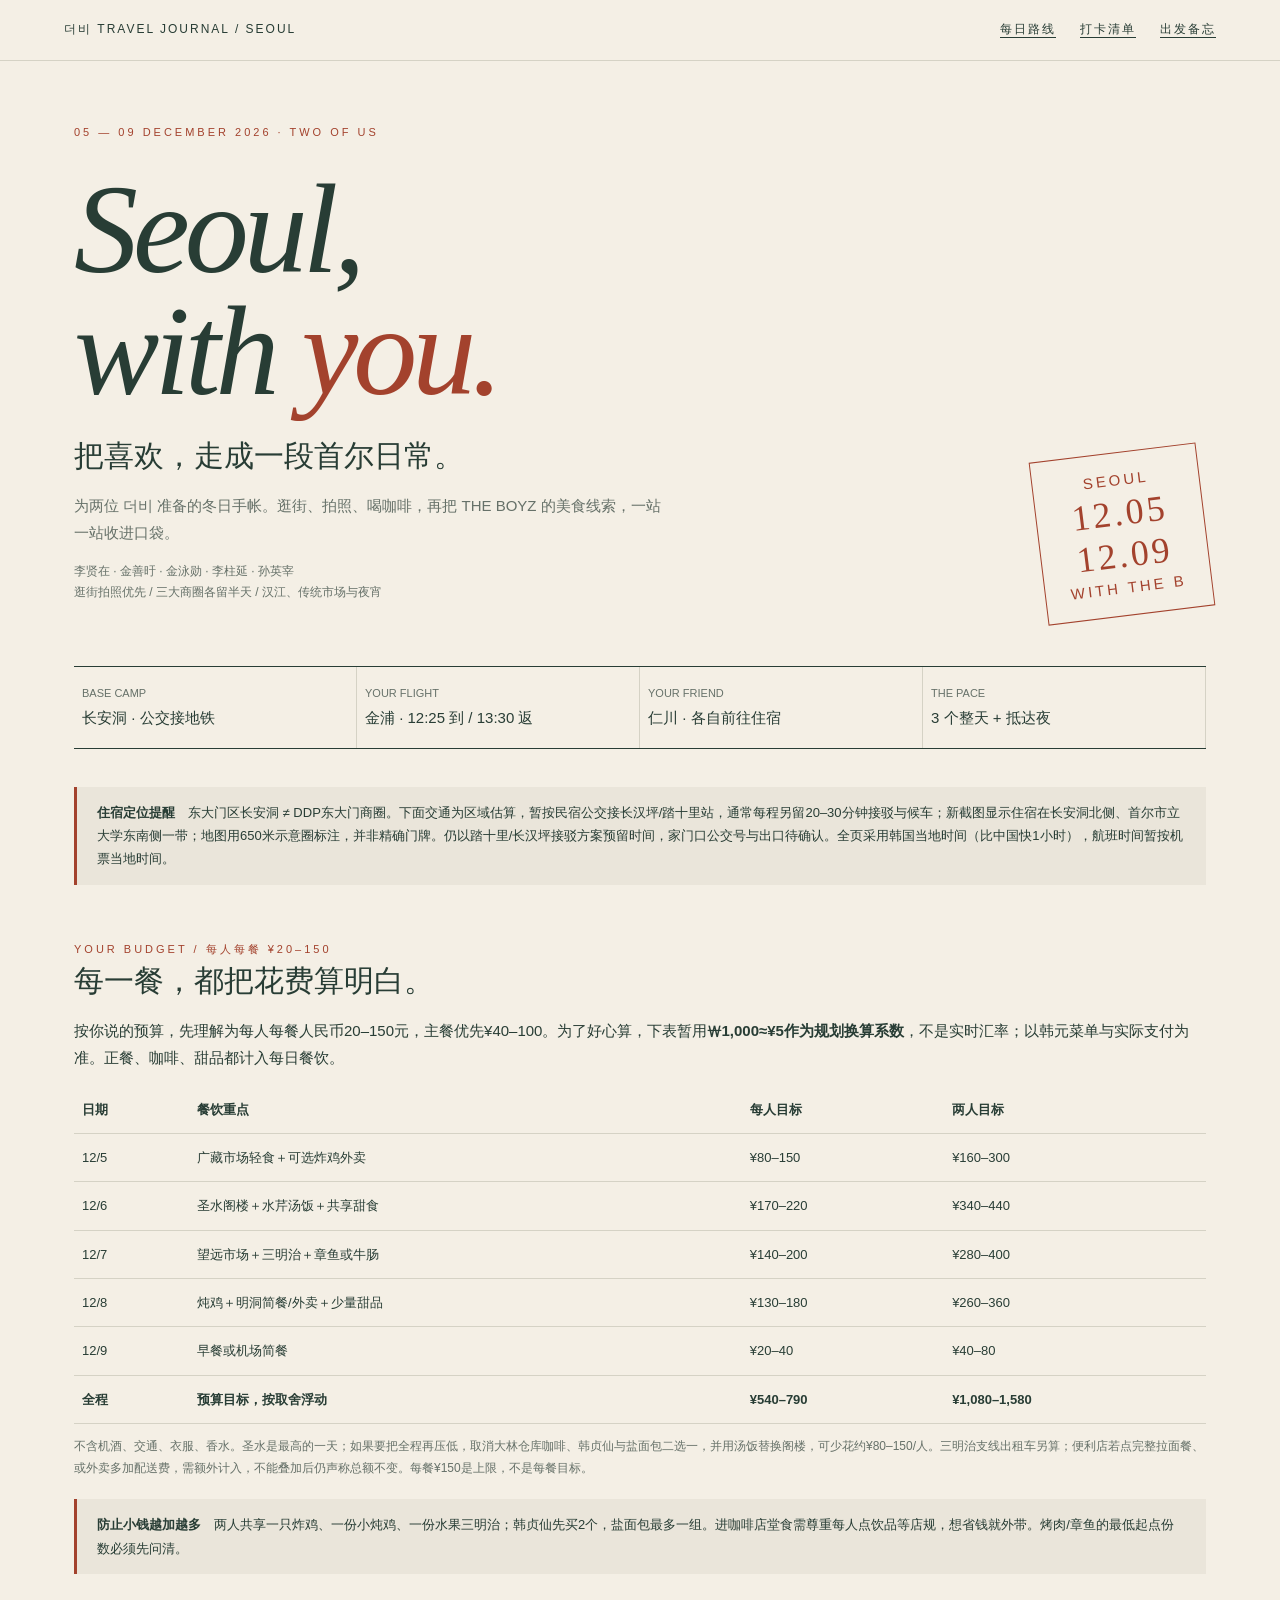
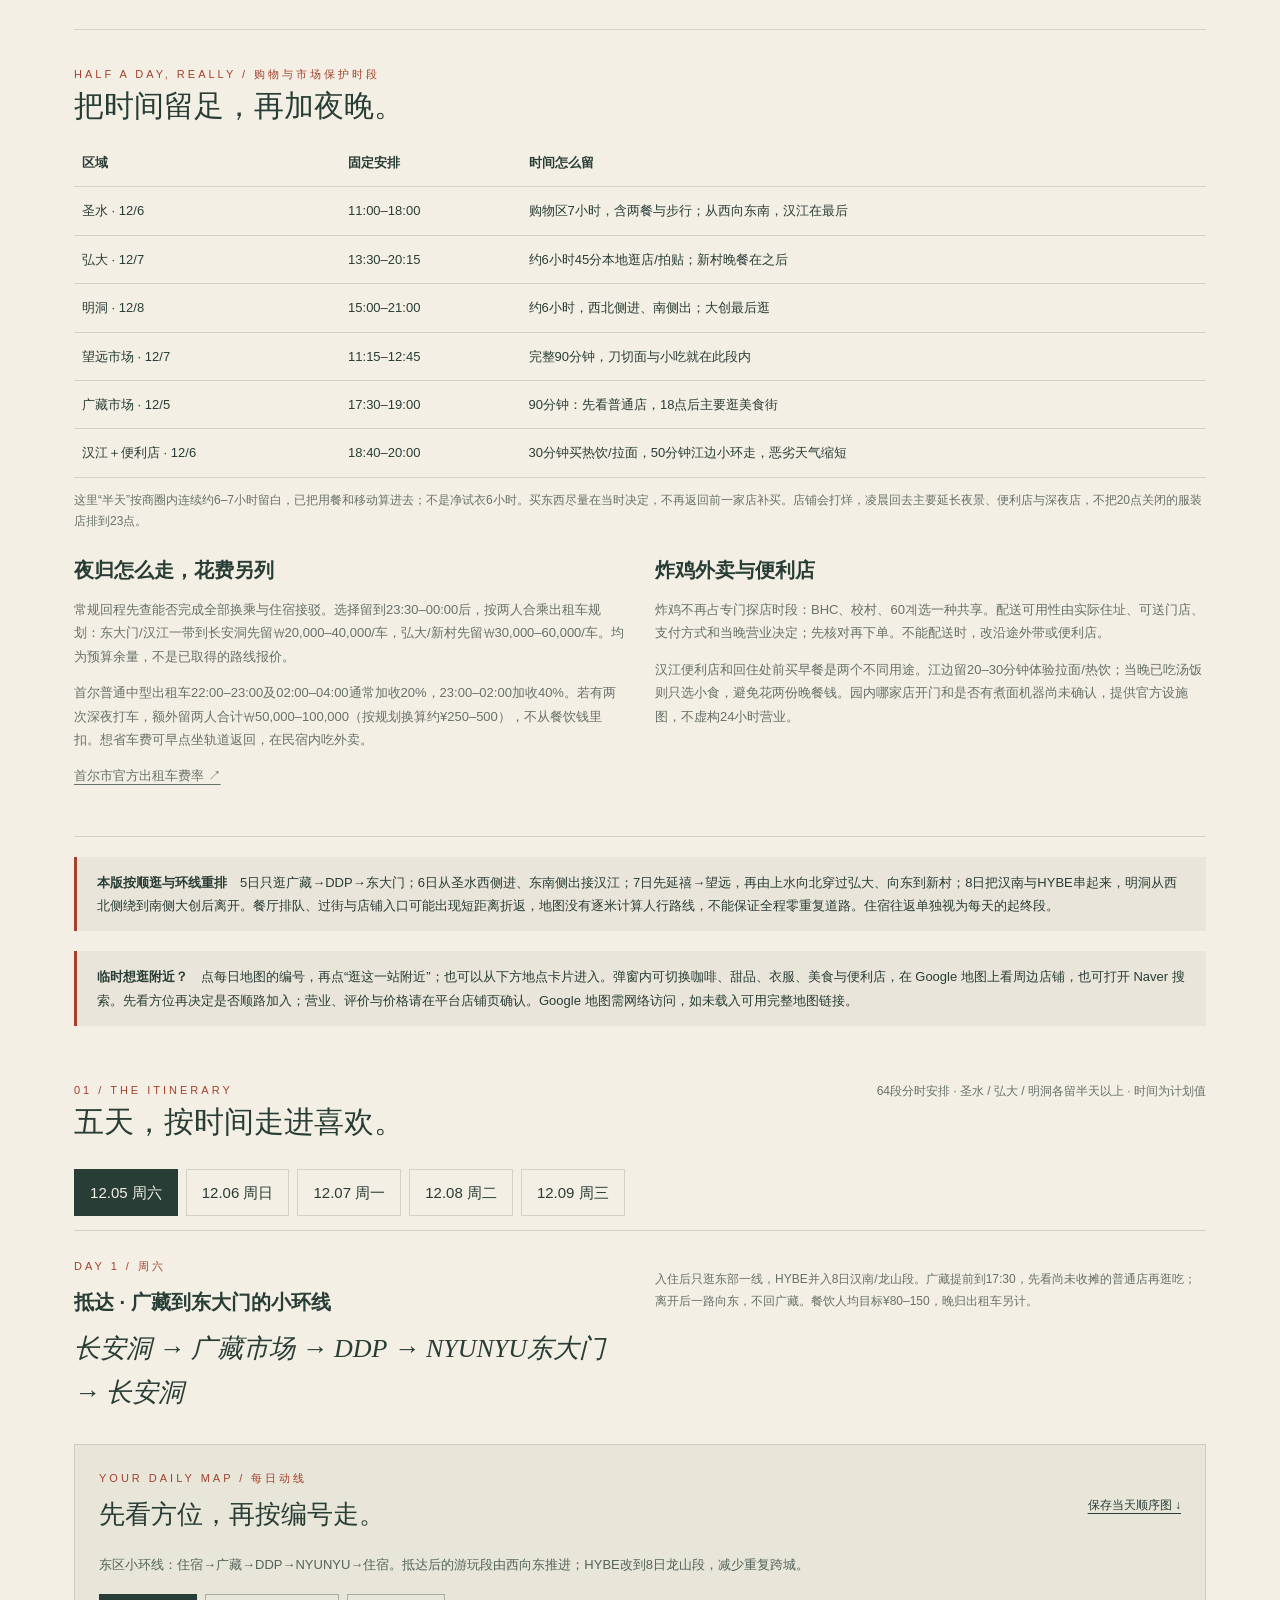
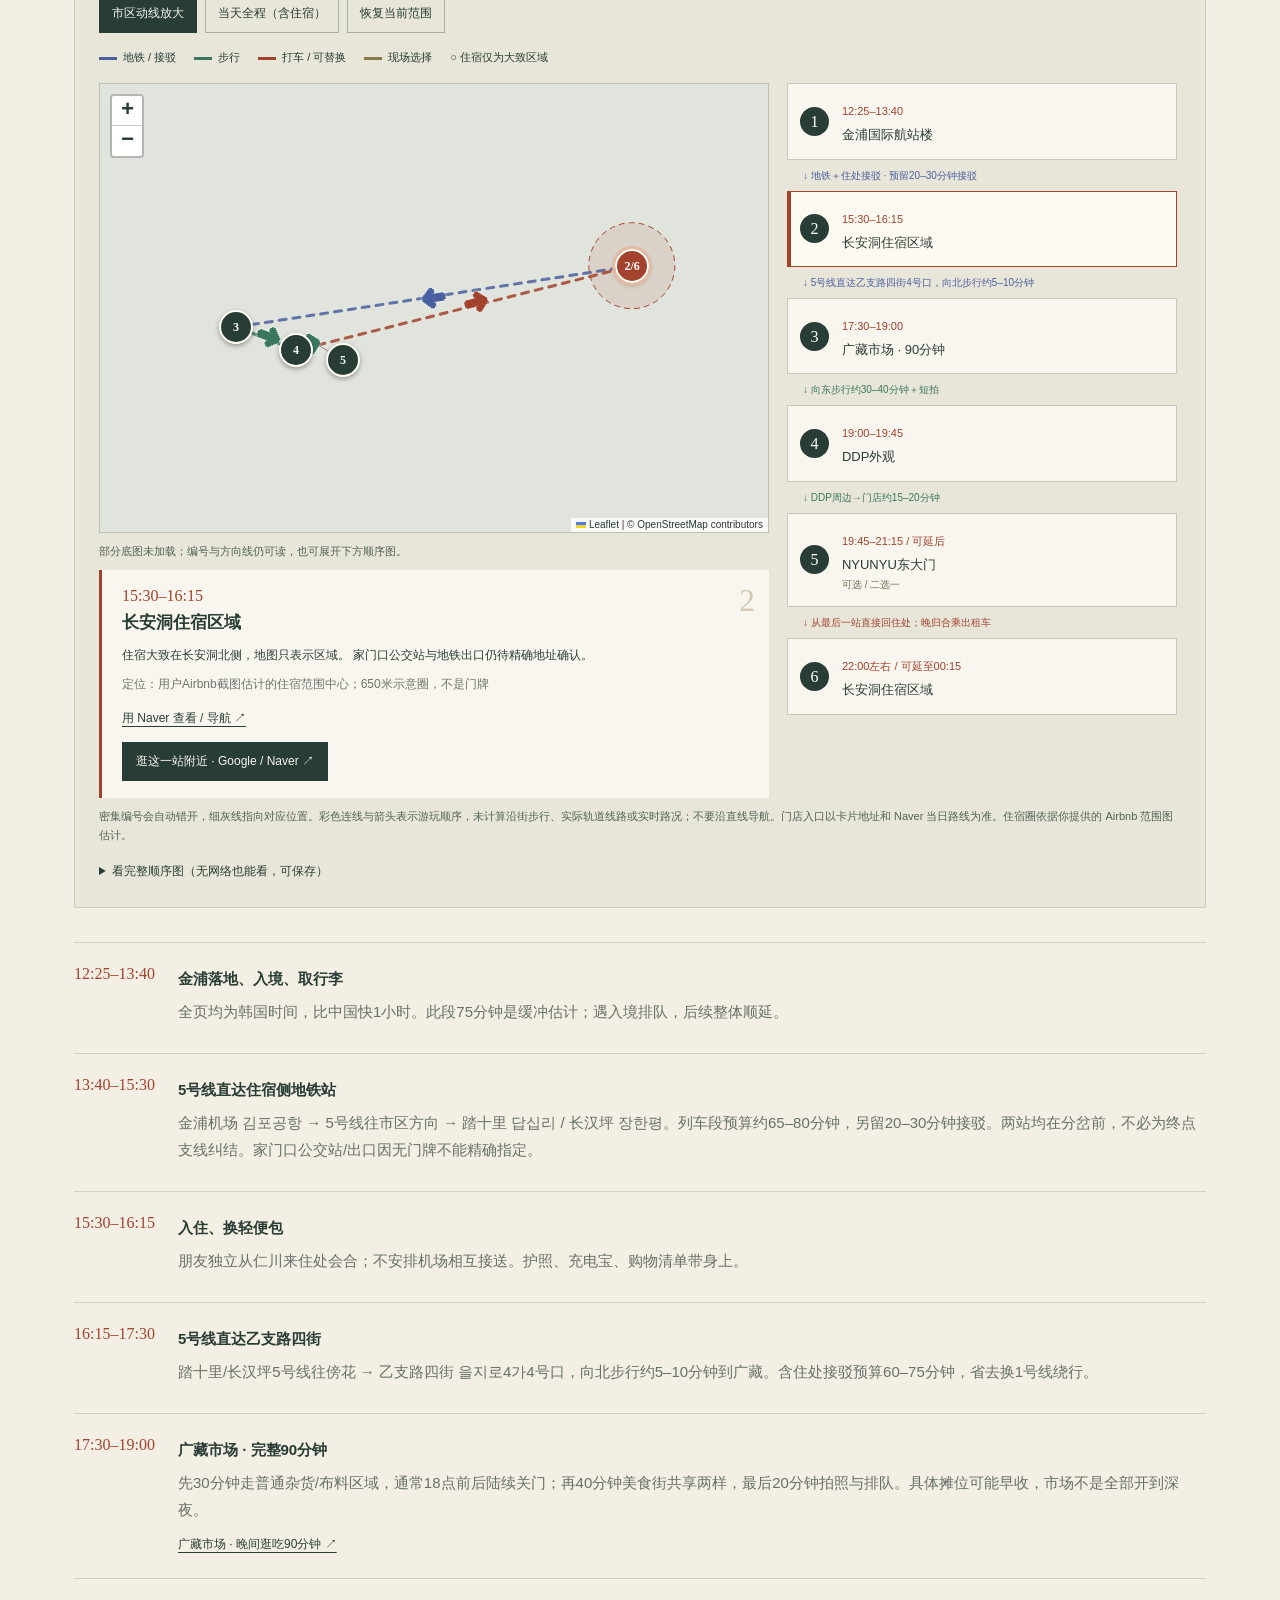
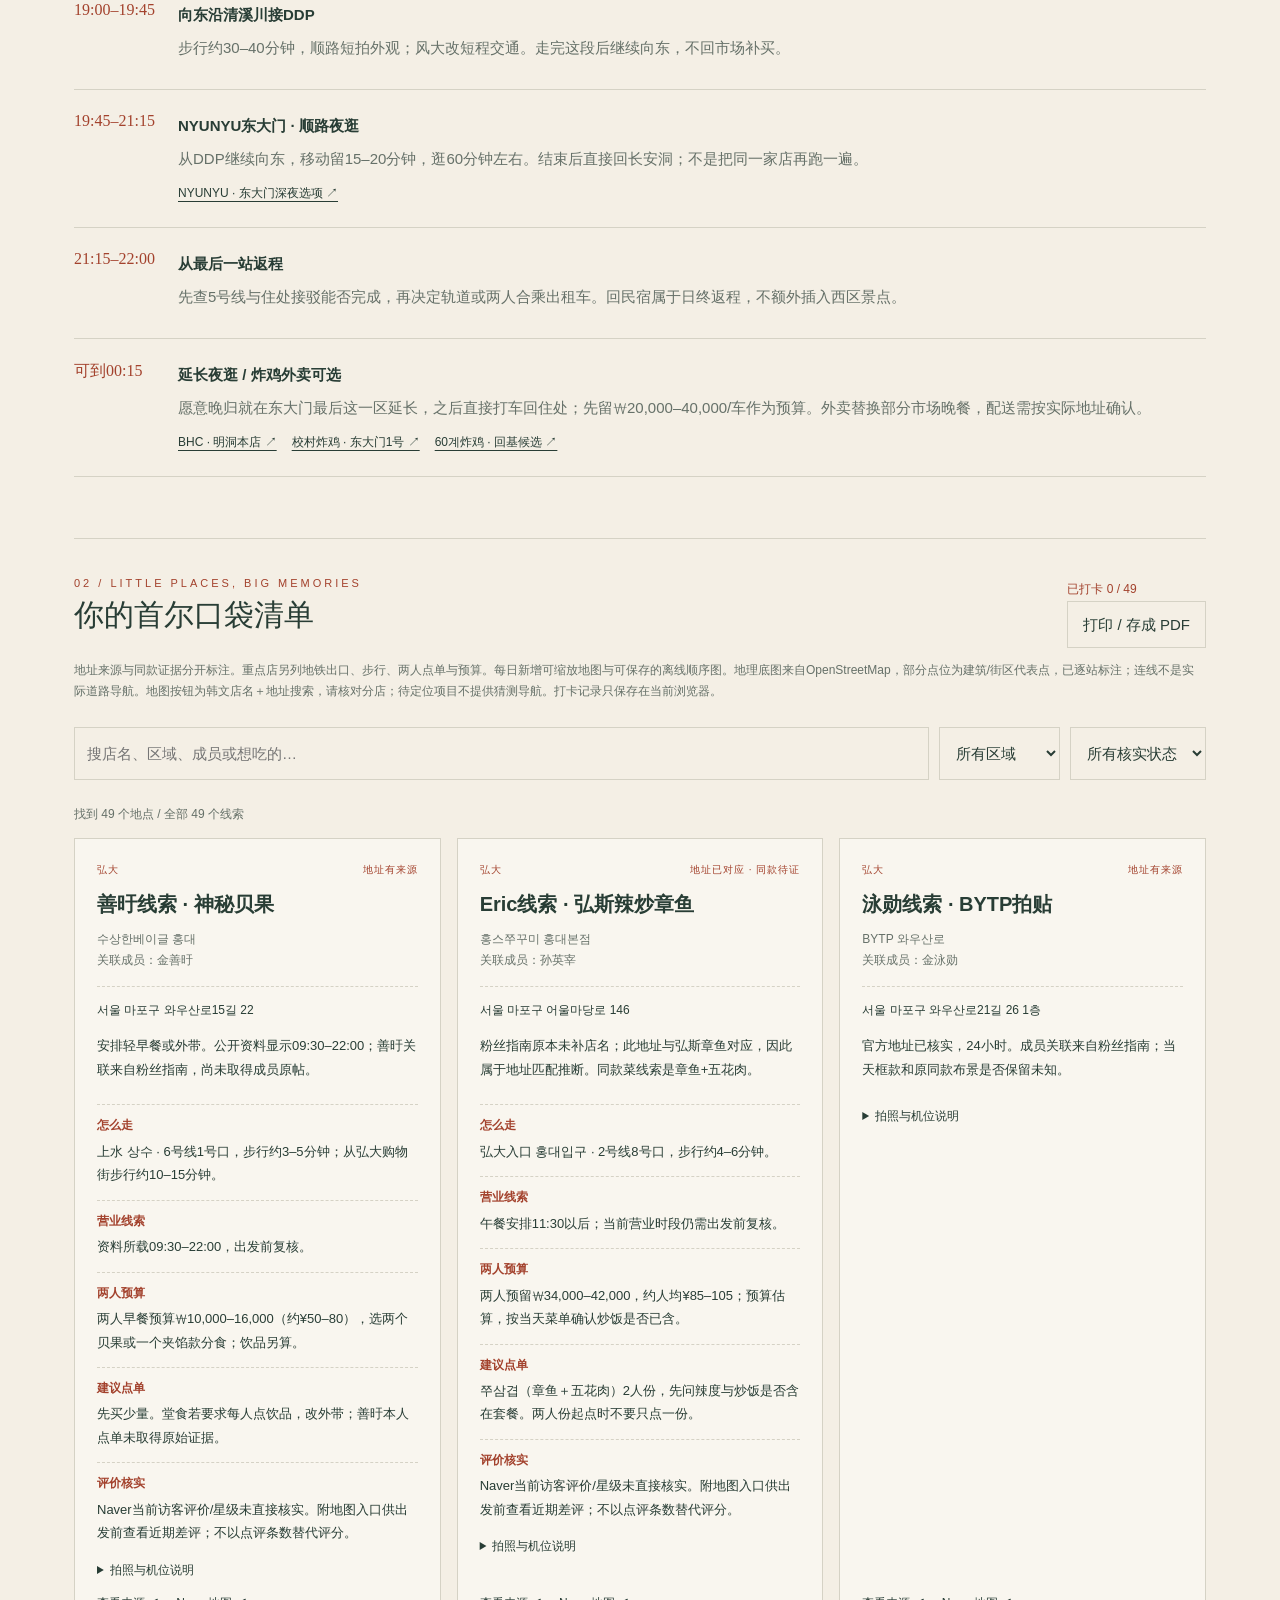
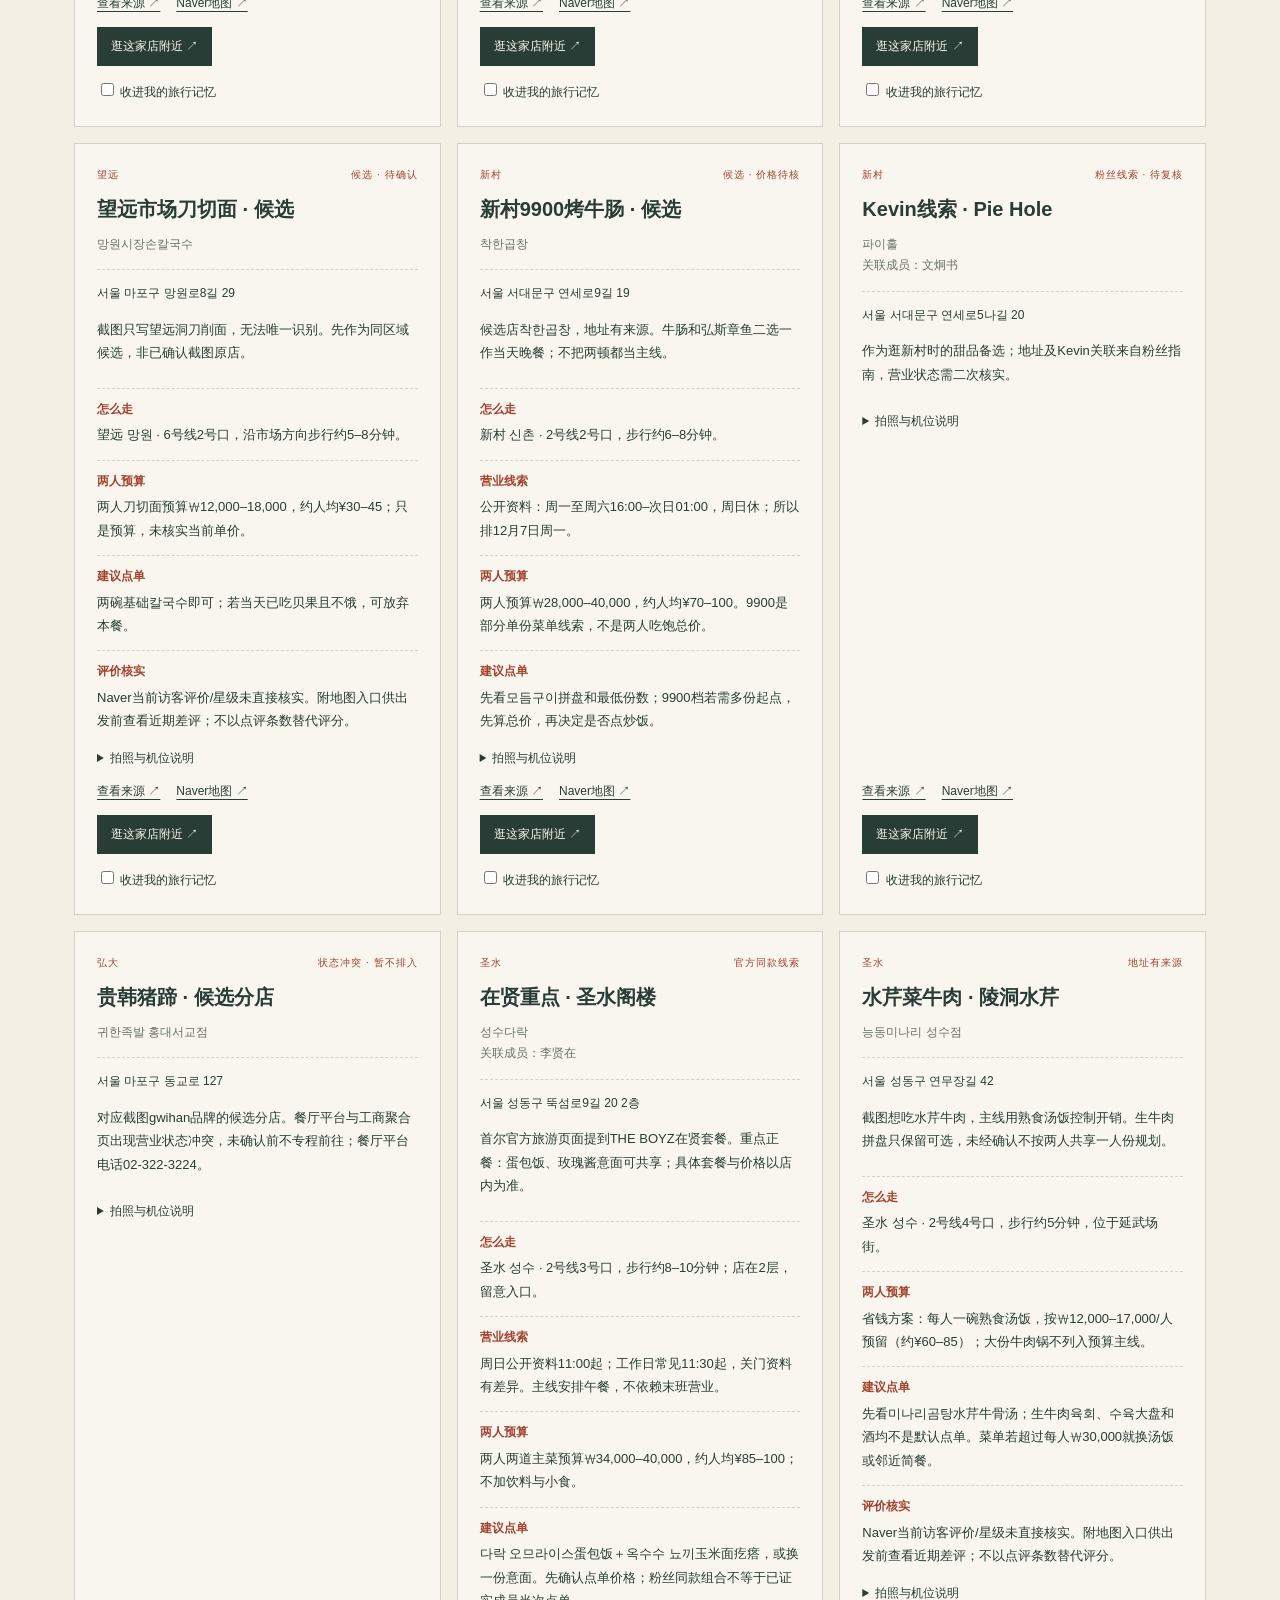
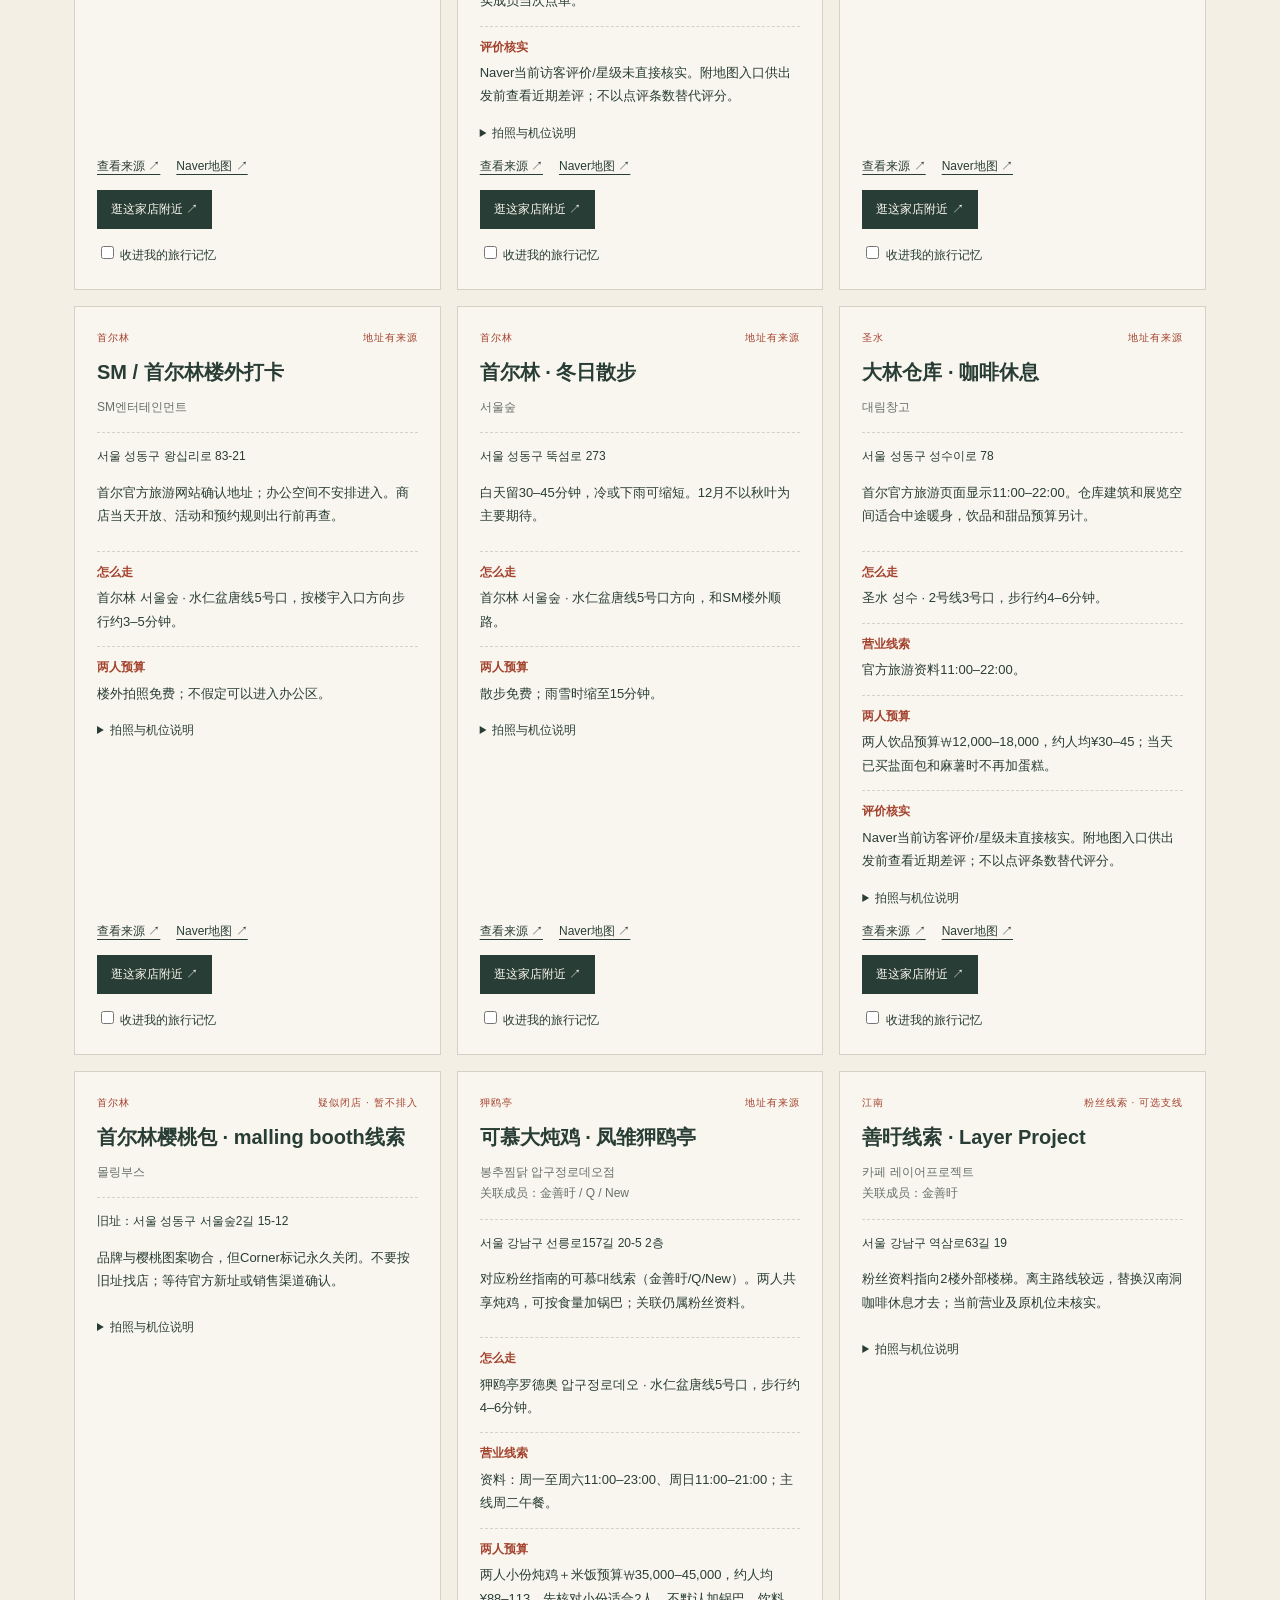
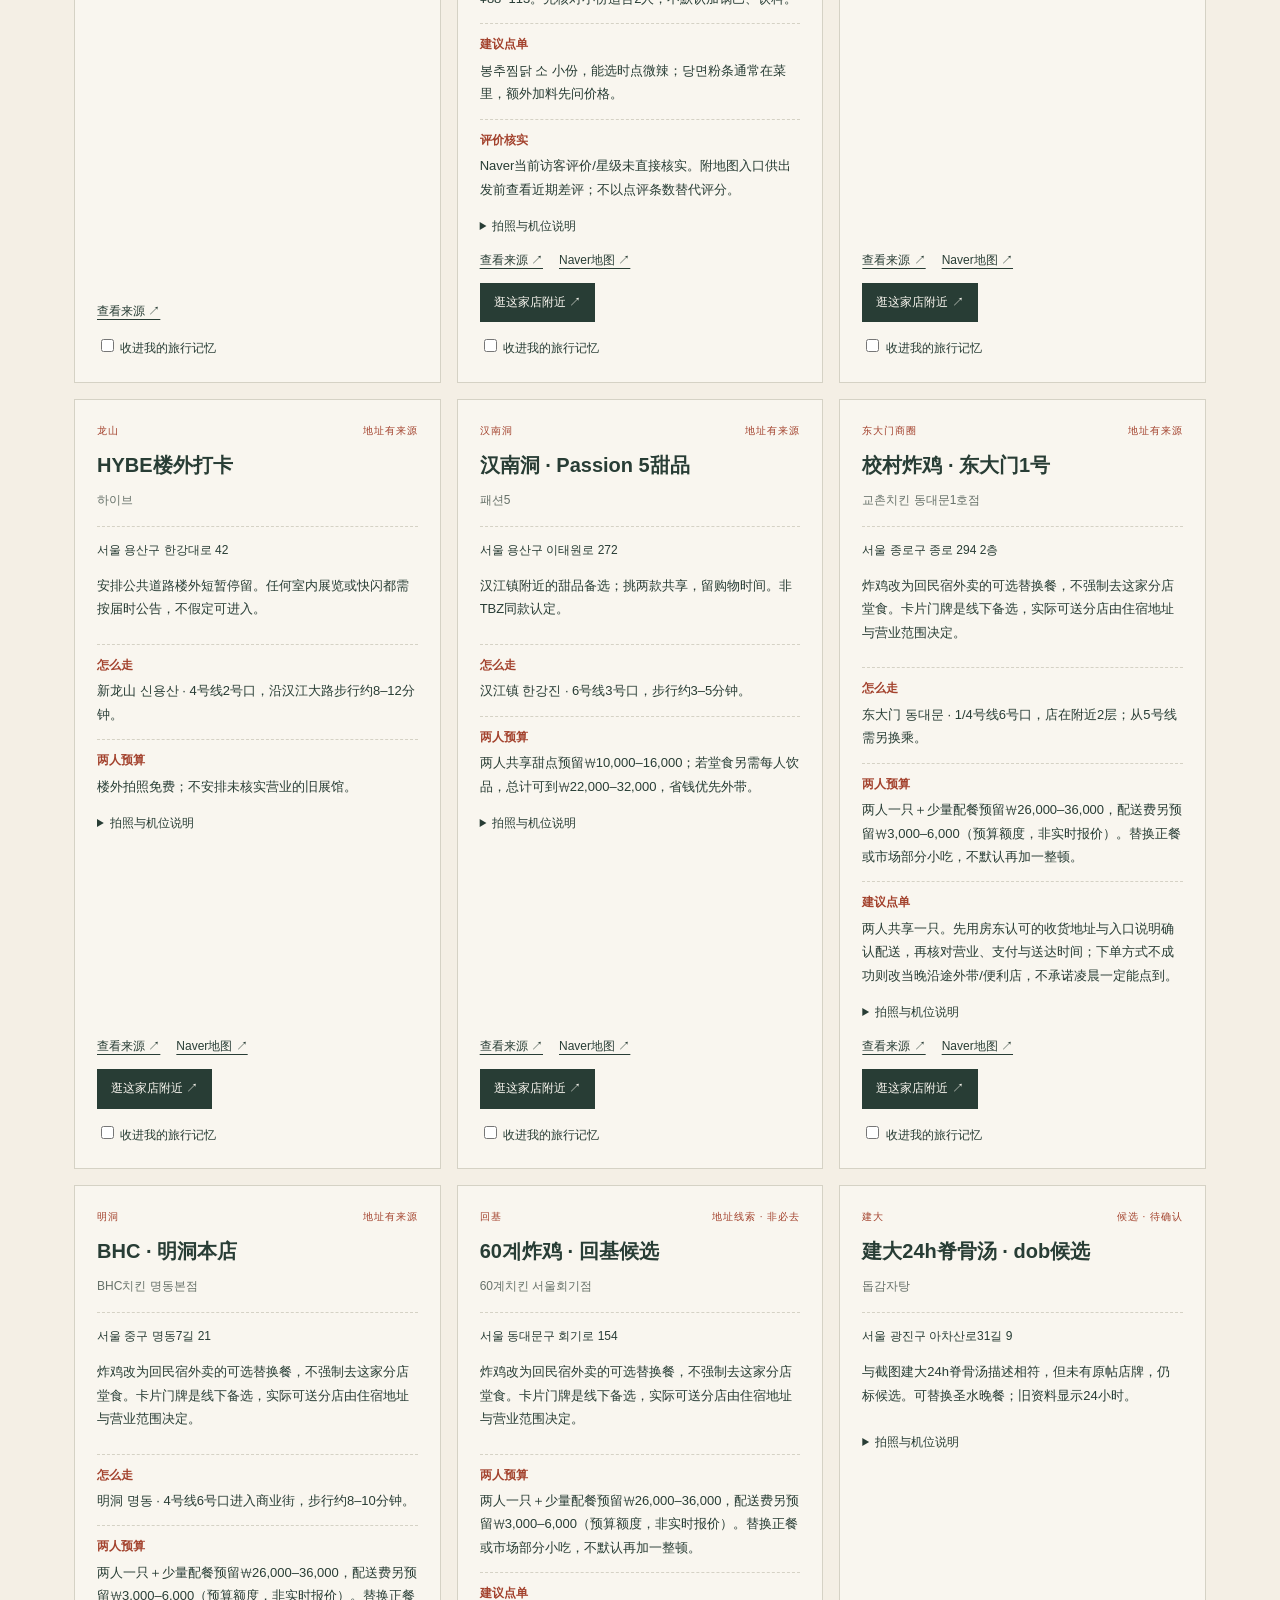
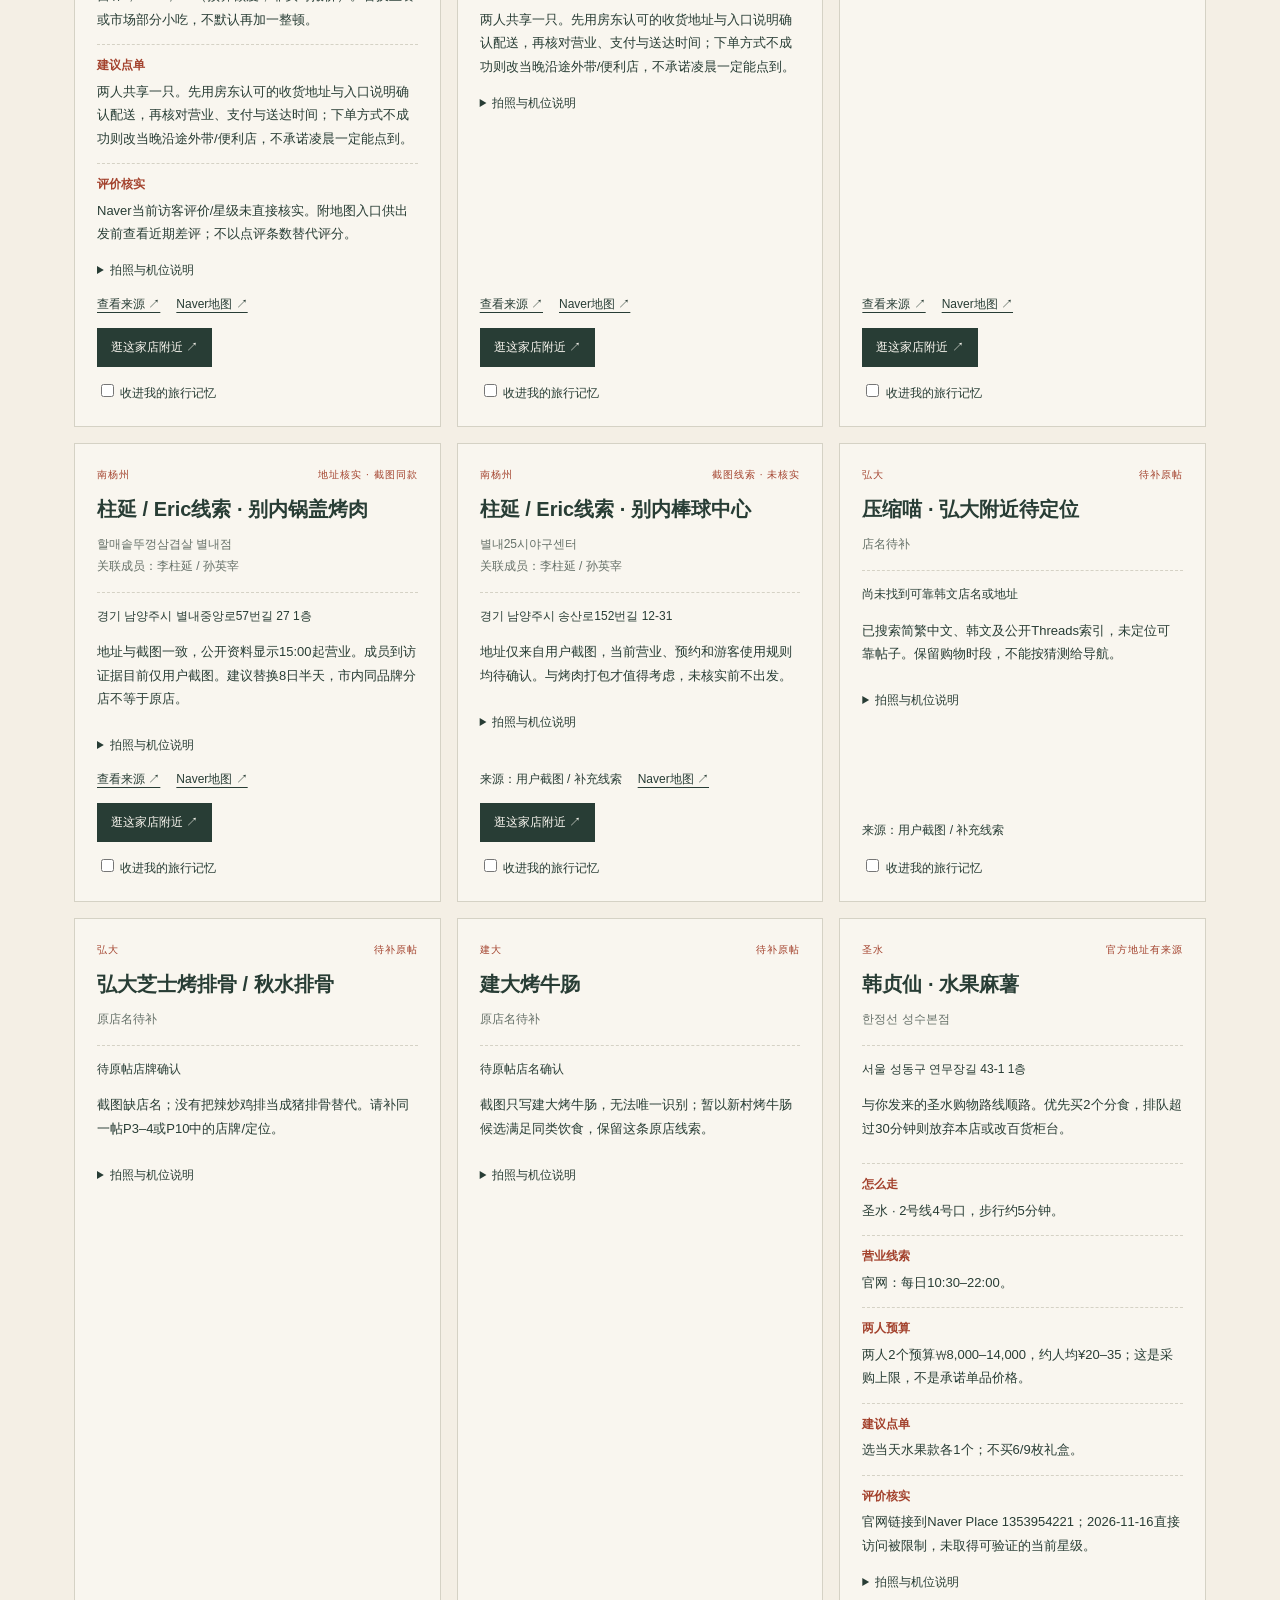
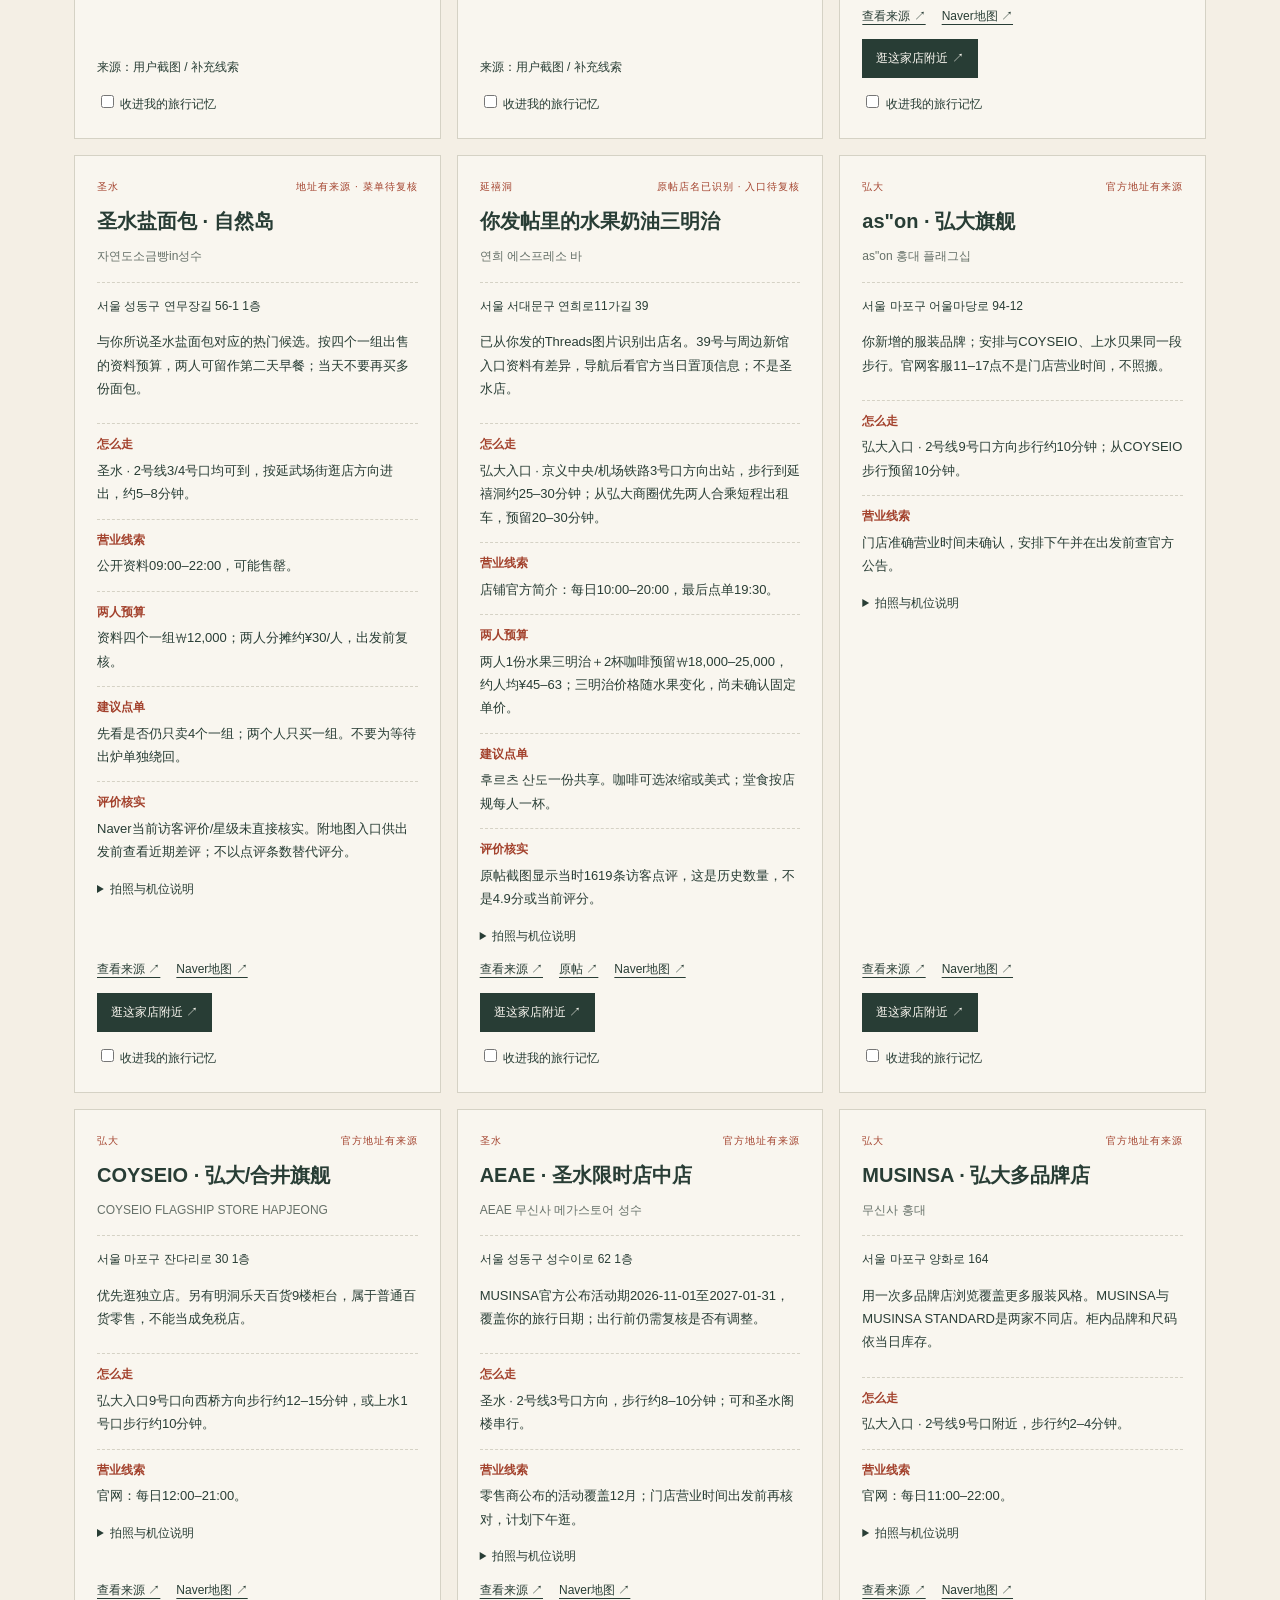
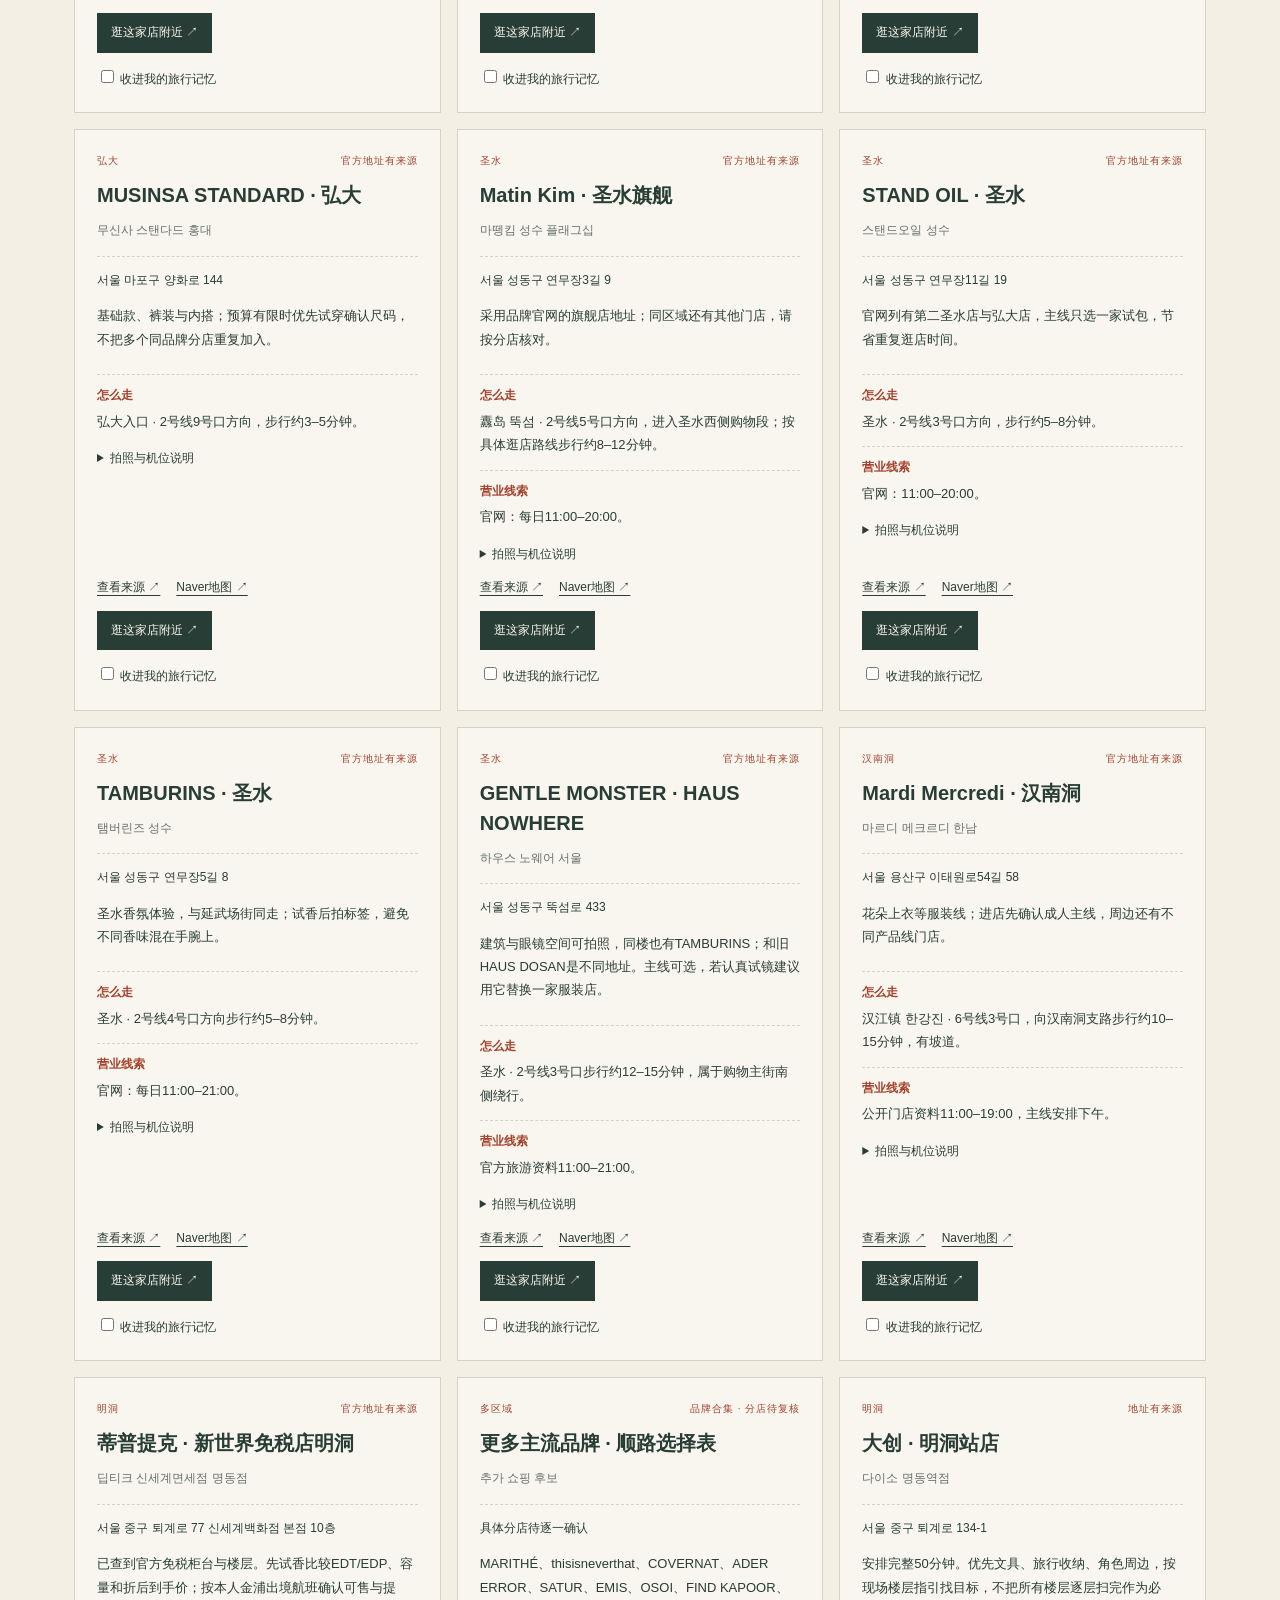
==== index.html @ 8959df00 "Add nearby store discovery with Google map and Naver search" ====
<!doctype html><html lang="zh-CN"><head><meta charset="utf-8"><meta name="viewport" content="width=device-width,initial-scale=1"><meta name="theme-color" content="#f4efe5"><title>Seoul, with you · 더비的首尔手帐</title><style>
:root{--paper:#f4efe5;--ink:#283d35;--red:#a3422d;--line:#d5d2c5;--mute:#667169}*{box-sizing:border-box}html{scroll-behavior:smooth}body{margin:0;background:var(--paper);color:var(--ink);font:15px/1.8 'Microsoft YaHei','PingFang SC',sans-serif}a{color:inherit;text-underline-offset:4px}button,input,select{font:inherit}button,a,input,select{touch-action:manipulation}button{cursor:pointer;color:inherit}header{padding:19px 5vw;border-bottom:1px solid var(--line);display:flex;justify-content:space-between;align-items:center;font-size:12px;letter-spacing:2px}nav{display:flex;gap:24px}main{max-width:1260px;margin:auto;padding:0 5vw}.hero{padding:62px 0 40px;position:relative}.eyebrow{font-size:11px;letter-spacing:3px;color:var(--red)}h1{font:italic clamp(64px,10vw,132px)/.95 Georgia,serif;letter-spacing:-5px;margin:27px 0 22px;font-weight:normal}h1 em{color:var(--red)}h2{font:normal 30px/1.4 Georgia,'Microsoft YaHei',serif;margin:0 0 12px}h3{font-size:20px;line-height:1.5;margin:10px 0}.hero-bottom{display:flex;justify-content:space-between;gap:35px;align-items:end}.hero p{max-width:590px;color:var(--mute)}.stamp{border:1px solid var(--red);color:var(--red);transform:rotate(-7deg);padding:15px 25px;text-align:center;line-height:1.6;letter-spacing:3px}.stamp strong{font:36px Georgia}.strip{display:grid;grid-template-columns:repeat(4,1fr);border-top:1px solid var(--ink);border-bottom:1px solid var(--ink);margin:10px 0 38px}.strip div{padding:17px 8px;border-right:1px solid var(--line)}.strip small{display:block;color:var(--mute);font-size:11px}.notice{border-left:3px solid var(--red);padding:14px 20px;background:#eae5da;margin:20px 0;font-size:13px}.section{padding:35px 0;border-bottom:1px solid var(--line)}.section-head{display:flex;justify-content:space-between;gap:18px;align-items:start}.small{font-size:12px;color:var(--mute)}.tabs{position:sticky;top:0;background:var(--paper);z-index:4;display:flex;gap:8px;padding:14px 0;border-bottom:1px solid var(--line);overflow:auto}.tabs button,.filters button,.action{border:1px solid var(--line);background:transparent;border-radius:0;padding:9px 15px;white-space:nowrap;text-decoration:none}.tabs button[aria-selected=true],.filters button.active{background:var(--ink);color:var(--paper);border-color:var(--ink)}.day{display:none;padding:26px 0}.day.active{display:block}.dayintro{display:grid;grid-template-columns:1fr 1fr;gap:30px;padding-bottom:25px}.route{font:italic 26px/1.7 Georgia,'Microsoft YaHei',serif}.timeline{border-top:1px solid var(--line)}.stop{display:grid;grid-template-columns:90px 1fr;gap:14px;padding:22px 0;border-bottom:1px solid var(--line)}.time{font:19px Georgia;color:var(--red)}.stop p{margin:6px 0;color:var(--mute)}.stop a{font-size:12px;margin-right:15px}.tools{display:flex;gap:10px;flex-wrap:wrap;margin:24px 0}.tools input{flex:1;min-width:200px}.tools input,.tools select{padding:12px;background:transparent;border:1px solid var(--line);color:var(--ink)}.grid{display:grid;grid-template-columns:repeat(3,1fr);gap:16px}.card{border:1px solid var(--line);padding:22px;display:flex;flex-direction:column;background:#f9f6ef;min-width:0}.card.done{opacity:.65}.meta{font-size:10px;letter-spacing:1px;color:var(--red);display:flex;justify-content:space-between;gap:10px}.kr{font-size:12px;color:var(--mute);margin-bottom:14px}.addr{font-size:12px;border-top:1px dashed var(--line);padding-top:13px;overflow-wrap:anywhere}.card p{font-size:13px}.card .links{margin-top:auto;display:flex;gap:16px;padding-top:12px;font-size:12px}.card label{font-size:12px;margin-top:14px}.card details{font-size:12px;margin-top:12px}summary{cursor:pointer}details p{color:var(--mute)}.empty{padding:30px}.notes{display:grid;grid-template-columns:1fr 1fr;gap:30px}.notes p{color:var(--mute);font-size:13px}.check{font-size:12px;color:var(--red)}footer{padding:35px 5vw;font-size:11px;color:var(--mute);text-align:center}button:focus-visible,a:focus-visible,input:focus-visible,select:focus-visible{outline:3px solid var(--red);outline-offset:3px}@media(max-width:760px){header{font-size:10px}nav{gap:12px}.hero{padding-top:40px}h1{letter-spacing:-3px}.hero-bottom{align-items:start}.stamp{padding:10px;font-size:10px}.stamp strong{font-size:25px}.strip{grid-template-columns:1fr 1fr}.strip div{border-bottom:1px solid var(--line)}.grid{grid-template-columns:1fr}.dayintro,.notes{grid-template-columns:1fr;gap:8px}.stop{grid-template-columns:65px 1fr}.section-head{display:block}.hero p{font-size:13px}.tools select{max-width:100%}}@media print{.tabs,.tools,.card label,nav,.action{display:none}.day{display:block!important}.grid{grid-template-columns:1fr 1fr}.card,.stop{break-inside:avoid}body{background:white;font-size:11px}.hero{padding:20px 0}h1{font-size:65px}.stamp{display:none}}
.fact{border-top:1px dashed var(--line);padding:10px 0 0;margin-top:10px;font-size:12px}.fact b{color:var(--red)}.fact p{margin:3px 0}.budgettable{border-collapse:collapse;width:100%;font-size:13px}.budgettable td,.budgettable th{text-align:left;padding:12px 8px;border-bottom:1px solid var(--line)}.tablewrap{overflow:auto}.stop .time{overflow-wrap:anywhere;font-size:16px}.links{flex-wrap:wrap}@media(max-width:760px){.stop{grid-template-columns:82px 1fr}.time{font-size:15px}.budgettable{min-width:470px}}
</style><link rel="stylesheet" href="vendor/leaflet.css?v=20261116-maps1"><link rel="stylesheet" href="route-map.css?v=20261116-maps1"><link rel="stylesheet" href="nearby.css?v=20261116-nearby1"></head><body><header><span>더비 TRAVEL JOURNAL / SEOUL</span><nav><a href="#journey">每日路线</a><a href="#places">打卡清单</a><a href="#practical">出发备忘</a></nav></header><main><section class="hero"><div class="eyebrow">05 — 09 DECEMBER 2026 · TWO OF US</div><h1>Seoul,<br>with <em>you.</em></h1><div class="hero-bottom"><div><h2>把喜欢，走成一段首尔日常。</h2><p>为两位 더비 准备的冬日手帐。逛街、拍照、喝咖啡，再把 THE BOYZ 的美食线索，一站一站收进口袋。</p><p class="small">李贤在 · 金善旴 · 金泳勋 · 李柱延 · 孙英宰<br>逛街拍照优先 / 三大商圈各留半天 / 汉江、传统市场与夜宵</p></div><div class="stamp">SEOUL<br><strong>12.05<br>12.09</strong><br>WITH THE B</div></div></section><div class="strip"><div><small>BASE CAMP</small>长安洞 · 公交接地铁</div><div><small>YOUR FLIGHT</small>金浦 · 12:25 到 / 13:30 返</div><div><small>YOUR FRIEND</small>仁川 · 各自前往住宿</div><div><small>THE PACE</small>3 个整天 + 抵达夜</div></div><div class="notice"><b>住宿定位提醒</b>　东大门区长安洞 ≠ DDP东大门商圈。下面交通为区域估算，暂按民宿公交接长汉坪/踏十里站，通常每程另留20–30分钟接驳与候车；新截图显示住宿在长安洞北侧、首尔市立大学东南侧一带；地图用650米示意圈标注，并非精确门牌。仍以踏十里/长汉坪接驳方案预留时间，家门口公交号与出口待确认。全页采用韩国当地时间（比中国快1小时），航班时间暂按机票当地时间。</div><section id="budget" class="section"><div class="eyebrow">YOUR BUDGET / 每人每餐 ¥20–150</div><h2>每一餐，都把花费算明白。</h2><p>按你说的预算，先理解为每人每餐人民币20–150元，主餐优先¥40–100。为了好心算，下表暂用<strong>₩1,000≈¥5作为规划换算系数</strong>，不是实时汇率；以韩元菜单与实际支付为准。正餐、咖啡、甜品都计入每日餐饮。</p><div class="tablewrap"><table class="budgettable"><thead><tr><th>日期</th><th>餐饮重点</th><th>每人目标</th><th>两人目标</th></tr></thead><tbody><tr><td>12/5</td><td>广藏市场轻食＋可选炸鸡外卖</td><td>¥80–150</td><td>¥160–300</td></tr><tr><td>12/6</td><td>圣水阁楼＋水芹汤饭＋共享甜食</td><td>¥170–220</td><td>¥340–440</td></tr><tr><td>12/7</td><td>望远市场＋三明治＋章鱼或牛肠</td><td>¥140–200</td><td>¥280–400</td></tr><tr><td>12/8</td><td>炖鸡＋明洞简餐/外卖＋少量甜品</td><td>¥130–180</td><td>¥260–360</td></tr><tr><td>12/9</td><td>早餐或机场简餐</td><td>¥20–40</td><td>¥40–80</td></tr><tr><th>全程</th><th>预算目标，按取舍浮动</th><th>¥540–790</th><th>¥1,080–1,580</th></tr></tbody></table></div><p class="small">不含机酒、交通、衣服、香水。圣水是最高的一天；如果要把全程再压低，取消大林仓库咖啡、韩贞仙与盐面包二选一，并用汤饭替换阁楼，可少花约¥80–150/人。三明治支线出租车另算；便利店若点完整拉面餐、或外卖多加配送费，需额外计入，不能叠加后仍声称总额不变。每餐¥150是上限，不是每餐目标。</p><div class="notice"><b>防止小钱越加越多</b>　两人共享一只炸鸡、一份小炖鸡、一份水果三明治；韩贞仙先买2个，盐面包最多一组。进咖啡店堂食需尊重每人点饮品等店规，想省钱就外带。烤肉/章鱼的最低起点份数必须先问清。</div></section><section class="section" id="protected"><div class="eyebrow">HALF A DAY, REALLY / 购物与市场保护时段</div><h2>把时间留足，再加夜晚。</h2><div class="tablewrap"><table class="budgettable"><thead><tr><th>区域</th><th>固定安排</th><th>时间怎么留</th></tr></thead><tbody><tr><td>圣水 · 12/6</td><td>11:00–18:00</td><td>购物区7小时，含两餐与步行；从西向东南，汉江在最后</td></tr><tr><td>弘大 · 12/7</td><td>13:30–20:15</td><td>约6小时45分本地逛店/拍贴；新村晚餐在之后</td></tr><tr><td>明洞 · 12/8</td><td>15:00–21:00</td><td>约6小时，西北侧进、南侧出；大创最后逛</td></tr><tr><td>望远市场 · 12/7</td><td>11:15–12:45</td><td>完整90分钟，刀切面与小吃就在此段内</td></tr><tr><td>广藏市场 · 12/5</td><td>17:30–19:00</td><td>90分钟：先看普通店，18点后主要逛美食街</td></tr><tr><td>汉江＋便利店 · 12/6</td><td>18:40–20:00</td><td>30分钟买热饮/拉面，50分钟江边小环走，恶劣天气缩短</td></tr></tbody></table></div><p class="small">这里“半天”按商圈内连续约6–7小时留白，已把用餐和移动算进去；不是净试衣6小时。买东西尽量在当时决定，不再返回前一家店补买。店铺会打烊，凌晨回去主要延长夜景、便利店与深夜店，不把20点关闭的服装店排到23点。</p><div class="notes"><div><h3>夜归怎么走，花费另列</h3><p>常规回程先查能否完成全部换乘与住宿接驳。选择留到23:30–00:00后，按两人合乘出租车规划：东大门/汉江一带到长安洞先留₩20,000–40,000/车，弘大/新村先留₩30,000–60,000/车。均为预算余量，不是已取得的路线报价。</p><p>首尔普通中型出租车22:00–23:00及02:00–04:00通常加收20%，23:00–02:00加收40%。若有两次深夜打车，额外留两人合计₩50,000–100,000（按规划换算约¥250–500），不从餐饮钱里扣。想省车费可早点坐轨道返回，在民宿内吃外卖。</p><p><a href="https://news.seoul.go.kr/traffic/archives/1659" target="_blank" rel="noopener">首尔市官方出租车费率 ↗</a></p></div><div><h3>炸鸡外卖与便利店</h3><p>炸鸡不再占专门探店时段：BHC、校村、60계选一种共享。配送可用性由实际住址、可送门店、支付方式和当晚营业决定；先核对再下单。不能配送时，改沿途外带或便利店。</p><p>汉江便利店和回住处前买早餐是两个不同用途。江边留20–30分钟体验拉面/热饮；当晚已吃汤饭则只选小食，避免花两份晚餐钱。园内哪家店开门和是否有煮面机器尚未确认，提供官方设施图，不虚构24小时营业。</p></div></div></section><div class="notice"><b>本版按顺逛与环线重排</b>　5日只逛广藏→DDP→东大门；6日从圣水西侧进、东南侧出接汉江；7日先延禧→望远，再由上水向北穿过弘大、向东到新村；8日把汉南与HYBE串起来，明洞从西北侧绕到南侧大创后离开。餐厅排队、过街与店铺入口可能出现短距离折返，地图没有逐米计算人行路线，不能保证全程零重复道路。住宿往返单独视为每天的起终段。</div><div class="notice"><b>临时想逛附近？</b>　点每日地图的编号，再点“逛这一站附近”；也可以从下方地点卡片进入。弹窗内可切换咖啡、甜品、衣服、美食与便利店，在 Google 地图上看周边店铺，也可打开 Naver 搜索。先看方位再决定是否顺路加入；营业、评价与价格请在平台店铺页确认。Google 地图需网络访问，如未载入可用完整地图链接。</div><section id="journey" class="section"><div class="section-head"><div><div class="eyebrow">01 / THE ITINERARY</div><h2>五天，按时间走进喜欢。</h2></div><span class="small">64段分时安排 · 圣水 / 弘大 / 明洞各留半天以上 · 时间为计划值</span></div><div class="tabs" role="tablist" aria-label="选择旅行日期" id="tabs"></div><div id="days"></div></section><section id="places" class="section"><div class="section-head"><div><div class="eyebrow">02 / LITTLE PLACES, BIG MEMORIES</div><h2>你的首尔口袋清单</h2></div><div><span id="progress" class="check"></span><br><button class="action" id="print">打印 / 存成 PDF</button></div></div><p class="small">地址来源与同款证据分开标注。重点店另列地铁出口、步行、两人点单与预算。每日新增可缩放地图与可保存的离线顺序图。地理底图来自OpenStreetMap，部分点位为建筑/街区代表点，已逐站标注；连线不是实际道路导航。地图按钮为韩文店名＋地址搜索，请核对分店；待定位项目不提供猜测导航。打卡记录只保存在当前浏览器。</p><div class="tools"><input id="q" aria-label="搜索地点" placeholder="搜店名、区域、成员或想吃的…"><select id="area" aria-label="按区域筛选"><option value="">所有区域</option></select><select id="kind" aria-label="筛选核实状态"><option value="">所有核实状态</option><option value="pending">只看待确认</option><option value="done">已打卡</option><option value="todo">未打卡</option></select></div><p class="small" id="count" aria-live="polite"></p><div id="cards" class="grid"></div></section><section class="section"><div class="eyebrow">03 / THE TRADE-OFFS</div><h2>想多打卡，也要给喜欢留时间。</h2><div class="notes"><div><h3>南杨州原店支线</h3><p>截图的锅盖烤肉与棒球中心都在南杨州别内。若原店优先，可用12月8日替换：上午轻逛汉南洞 → 中午前出发别内 → 棒球中心（先确认可预约） → 15:00后烤肉 → 返回长安洞。跨区交通暂留单程60–100分钟，具体取决于民宿公交。</p><p>这样需要替换8日狎鸥亭/汉南洞与明洞购物时间。当前主线优先满足三大商圈各半天，所以南杨州仅作取舍备选，不额外塞入。首尔同品牌烤肉店可吃同类菜单，但不能标为成员到访原店。</p></div><div><h3>截图清单的覆盖方式</h3><p>主线优先：善旴贝果、圣水阁楼、水芹菜牛肉、SM、HYBE、凤雏炖鸡；加上望远90分钟、广藏90分钟、汉江公园和便利店。炸鸡改成回民宿外卖/外带的替换餐。新村牛肠与弘大章鱼作为同日晚餐二选一；第三种炸鸡用外带或外卖补充，不专程跑店。</p><p>望远刀切面、建大脊骨汤目前为候选。芝士烤排骨、秋水排骨、建大烤牛肠缺原店名；压缩喵未找到可靠定位；樱桃包旧店疑似关闭。都保留在清单，暂不伪装成已核实必去点。</p></div></div></section><section id="practical" class="section"><div class="eyebrow">04 / BEFORE WE GO</div><h2>一些让旅程轻一点的小事。</h2><div class="notes"><div><h3>机场与交通</h3><p>5日金浦12:25抵达；9日金浦13:30返程，按国际航班预留10:30前到机场。朋友走仁川，各自去机场和住宿；不为相互接机绕行。</p><p>长安洞住宿以踏十里/长汉坪5号线为锚点，每程留20–30分钟接驳。实际列车班次、公交号与出站步行要在当天Naver重新查询；页面给的是路线方案与缓冲时间。</p><p>6日首尔林从西向东南逛圣水，最后步行接汉江；7日先延禧洞、再望远，最后从上水穿过弘大到新村；8日狎鸥亭→汉南→HYBE→明洞。汉南到HYBE新增一次短程合乘预算₩10,000–20,000/车，与餐饮分开计算。</p><p><a href="https://www.airport.co.kr/gimpoeng/" target="_blank" rel="noopener">金浦机场官方信息 ↗</a></p></div><div><h3>衣服、天气与拍照</h3><p>穿搭用可脱的层次：保暖内搭＋针织/卫衣＋防风保暖外套，带围巾、手套和厚袜，穿防滑好走的鞋。室内暖气较足，外套要方便穿脱。首尔林当天尤其需要防风；试衣日用方便脱穿的内搭。</p><p>12月逐日温度与雨雪尚不能可靠确认；出发前看官方天气，雨雪时取消首尔林长走、延禧洞徒步和过多楼外拍照。每日时刻不是实时列车表，店铺临时营业调整以官方当天公告为准。</p><p>已读你新增8条Threads公开正文，并查看圣水路线图与三明治图片；未访问私人收藏夹或取得成员Instagram原图。自由拍照建议不标成认证同款机位。</p><p><a href="https://english.seoul.go.kr/seoul-views/meaning-of-seoul/3-climate/" target="_blank" rel="noopener">首尔官方气候 ↗</a> · <a href="https://english.visitseoul.net/weather" target="_blank" rel="noopener">官方天气 ↗</a></p></div></div></section><section class="section"><div class="eyebrow">05 / RESEARCH NOTES</div><h2>来源与待补线索</h2><p class="small">研究与预算更新：2026年11月16日。官方旅游资料、餐厅平台、公开游记与粉丝整理混合使用，每个地点附对应来源。营业时间为页面所载线索，并非12月实际开门承诺。</p><p><a href="https://eatingupwithtbz.netlify.app/" target="_blank" rel="noopener">THE BOYZ粉丝餐厅指南 ↗</a>　<a href="https://seoulmate.cn/#/kpop" target="_blank" rel="noopener">Seoulmate（本次未能读取）↗</a></p><p class="small">尚未定位：压缩喵Threads原帖、排骨与建大牛肠原店；未确认的品牌分店不编造门牌。Naver直接访问受限，当前评分未核实，不把评论数量写成星级。截图为用户提供的线索，截图中的推荐口吻不是本页的核实结论。</p><details><summary>早期 Threads 线索（本轮尚未读到正文）</summary><p><a href="https://www.threads.com/share/IskRtKbgy">分享1</a> · <a href="https://www.threads.com/share/IKEUEwCKc">分享2</a> · <a href="https://www.threads.com/share/DL3vR9W2b">分享3</a></p></details><details><summary>本轮已读的8条 Threads · 点击查看原文</summary><p><a href="https://www.threads.com/@sooyi.t/post/DZHW6RJkvx9">深度游讨论</a> · <a href="https://www.threads.com/@sooyi.t/post/DfMVi0ZoOtP">OLIVE YOUNG个人体验</a> · <a href="https://www.threads.com/@sooyi.t/post/DfHrfg_Eqj_">商圈组合路线</a> · <a href="https://www.threads.com/@sooyi.t/post/DfGn--WoMC6">Naver地图收藏合集</a> · <a href="https://www.threads.com/@sooyi.t/post/De6lwDVEmwG">水果奶油三明治原帖</a> · <a href="https://www.threads.com/@sooyi.t/post/DdVXMouoHoh">米其林检索建议</a> · <a href="https://www.threads.com/@sooyi.t/post/Dc7xFwQIF7_">圣水转引合集</a> · <a href="https://www.threads.com/@sooyi.t/post/DZRNA2rkgWx">纛岛5号口圣水购物路线</a></p></details></section></main><footer>SEOUL, WITH YOU. / A SMALL WINTER JOURNAL FOR 더비<br>2026.11.16 预算与交通精修版 · 49个地点/线索 · 64段分时安排 · 每日动线地图</footer><script src="vendor/leaflet.js?v=20261116-maps1"></script><script src="app.js?v=20261116-nearby1"></script><script src="route-data.js?v=20261116-loop1"></script><script src="route-map.js?v=20261116-nearby1"></script><script src="nearby.js?v=20261116-nearby1"></script></body></html>
---- vendor/leaflet.css ----
/* required styles */

.leaflet-pane,
.leaflet-tile,
.leaflet-marker-icon,
.leaflet-marker-shadow,
.leaflet-tile-container,
.leaflet-pane > svg,
.leaflet-pane > canvas,
.leaflet-zoom-box,
.leaflet-image-layer,
.leaflet-layer {
	position: absolute;
	left: 0;
	top: 0;
	}
.leaflet-container {
	overflow: hidden;
	}
.leaflet-tile,
.leaflet-marker-icon,
.leaflet-marker-shadow {
	-webkit-user-select: none;
	   -moz-user-select: none;
	        user-select: none;
	  -webkit-user-drag: none;
	}
/* Prevents IE11 from highlighting tiles in blue */
.leaflet-tile::selection {
	background: transparent;
}
/* Safari renders non-retina tile on retina better with this, but Chrome is worse */
.leaflet-safari .leaflet-tile {
	image-rendering: -webkit-optimize-contrast;
	}
/* hack that prevents hw layers "stretching" when loading new tiles */
.leaflet-safari .leaflet-tile-container {
	width: 1600px;
	height: 1600px;
	-webkit-transform-origin: 0 0;
	}
.leaflet-marker-icon,
.leaflet-marker-shadow {
	display: block;
	}
/* .leaflet-container svg: reset svg max-width decleration shipped in Joomla! (joomla.org) 3.x */
/* .leaflet-container img: map is broken in FF if you have max-width: 100% on tiles */
.leaflet-container .leaflet-overlay-pane svg {
	max-width: none !important;
	max-height: none !important;
	}
.leaflet-container .leaflet-marker-pane img,
.leaflet-container .leaflet-shadow-pane img,
.leaflet-container .leaflet-tile-pane img,
.leaflet-container img.leaflet-image-layer,
.leaflet-container .leaflet-tile {
	max-width: none !important;
	max-height: none !important;
	width: auto;
	padding: 0;
	}

.leaflet-container img.leaflet-tile {
	/* See: https://bugs.chromium.org/p/chromium/issues/detail?id=600120 */
	mix-blend-mode: plus-lighter;
}

.leaflet-container.leaflet-touch-zoom {
	-ms-touch-action: pan-x pan-y;
	touch-action: pan-x pan-y;
	}
.leaflet-container.leaflet-touch-drag {
	-ms-touch-action: pinch-zoom;
	/* Fallback for FF which doesn't support pinch-zoom */
	touch-action: none;
	touch-action: pinch-zoom;
}
.leaflet-container.leaflet-touch-drag.leaflet-touch-zoom {
	-ms-touch-action: none;
	touch-action: none;
}
.leaflet-container {
	-webkit-tap-highlight-color: transparent;
}
.leaflet-container a {
	-webkit-tap-highlight-color: rgba(51, 181, 229, 0.4);
}
.leaflet-tile {
	filter: inherit;
	visibility: hidden;
	}
.leaflet-tile-loaded {
	visibility: inherit;
	}
.leaflet-zoom-box {
	width: 0;
	height: 0;
	-moz-box-sizing: border-box;
	     box-sizing: border-box;
	z-index: 800;
	}
/* workaround for https://bugzilla.mozilla.org/show_bug.cgi?id=888319 */
.leaflet-overlay-pane svg {
	-moz-user-select: none;
	}

.leaflet-pane         { z-index: 400; }

.leaflet-tile-pane    { z-index: 200; }
.leaflet-overlay-pane { z-index: 400; }
.leaflet-shadow-pane  { z-index: 500; }
.leaflet-marker-pane  { z-index: 600; }
.leaflet-tooltip-pane   { z-index: 650; }
.leaflet-popup-pane   { z-index: 700; }

.leaflet-map-pane canvas { z-index: 100; }
.leaflet-map-pane svg    { z-index: 200; }

.leaflet-vml-shape {
	width: 1px;
	height: 1px;
	}
.lvml {
	behavior: url(#default#VML);
	display: inline-block;
	position: absolute;
	}


/* control positioning */

.leaflet-control {
	position: relative;
	z-index: 800;
	pointer-events: visiblePainted; /* IE 9-10 doesn't have auto */
	pointer-events: auto;
	}
.leaflet-top,
.leaflet-bottom {
	position: absolute;
	z-index: 1000;
	pointer-events: none;
	}
.leaflet-top {
	top: 0;
	}
.leaflet-right {
	right: 0;
	}
.leaflet-bottom {
	bottom: 0;
	}
.leaflet-left {
	left: 0;
	}
.leaflet-control {
	float: left;
	clear: both;
	}
.leaflet-right .leaflet-control {
	float: right;
	}
.leaflet-top .leaflet-control {
	margin-top: 10px;
	}
.leaflet-bottom .leaflet-control {
	margin-bottom: 10px;
	}
.leaflet-left .leaflet-control {
	margin-left: 10px;
	}
.leaflet-right .leaflet-control {
	margin-right: 10px;
	}


/* zoom and fade animations */

.leaflet-fade-anim .leaflet-popup {
	opacity: 0;
	-webkit-transition: opacity 0.2s linear;
	   -moz-transition: opacity 0.2s linear;
	        transition: opacity 0.2s linear;
	}
.leaflet-fade-anim .leaflet-map-pane .leaflet-popup {
	opacity: 1;
	}
.leaflet-zoom-animated {
	-webkit-transform-origin: 0 0;
	    -ms-transform-origin: 0 0;
	        transform-origin: 0 0;
	}
svg.leaflet-zoom-animated {
	will-change: transform;
}

.leaflet-zoom-anim .leaflet-zoom-animated {
	-webkit-transition: -webkit-transform 0.25s cubic-bezier(0,0,0.25,1);
	   -moz-transition:    -moz-transform 0.25s cubic-bezier(0,0,0.25,1);
	        transition:         transform 0.25s cubic-bezier(0,0,0.25,1);
	}
.leaflet-zoom-anim .leaflet-tile,
.leaflet-pan-anim .leaflet-tile {
	-webkit-transition: none;
	   -moz-transition: none;
	        transition: none;
	}

.leaflet-zoom-anim .leaflet-zoom-hide {
	visibility: hidden;
	}


/* cursors */

.leaflet-interactive {
	cursor: pointer;
	}
.leaflet-grab {
	cursor: -webkit-grab;
	cursor:    -moz-grab;
	cursor:         grab;
	}
.leaflet-crosshair,
.leaflet-crosshair .leaflet-interactive {
	cursor: crosshair;
	}
.leaflet-popup-pane,
.leaflet-control {
	cursor: auto;
	}
.leaflet-dragging .leaflet-grab,
.leaflet-dragging .leaflet-grab .leaflet-interactive,
.leaflet-dragging .leaflet-marker-draggable {
	cursor: move;
	cursor: -webkit-grabbing;
	cursor:    -moz-grabbing;
	cursor:         grabbing;
	}

/* marker & overlays interactivity */
.leaflet-marker-icon,
.leaflet-marker-shadow,
.leaflet-image-layer,
.leaflet-pane > svg path,
.leaflet-tile-container {
	pointer-events: none;
	}

.leaflet-marker-icon.leaflet-interactive,
.leaflet-image-layer.leaflet-interactive,
.leaflet-pane > svg path.leaflet-interactive,
svg.leaflet-image-layer.leaflet-interactive path {
	pointer-events: visiblePainted; /* IE 9-10 doesn't have auto */
	pointer-events: auto;
	}

/* visual tweaks */

.leaflet-container {
	background: #ddd;
	outline-offset: 1px;
	}
.leaflet-container a {
	color: #0078A8;
	}
.leaflet-zoom-box {
	border: 2px dotted #38f;
	background: rgba(255,255,255,0.5);
	}


/* general typography */
.leaflet-container {
	font-family: "Helvetica Neue", Arial, Helvetica, sans-serif;
	font-size: 12px;
	font-size: 0.75rem;
	line-height: 1.5;
	}


/* general toolbar styles */

.leaflet-bar {
	box-shadow: 0 1px 5px rgba(0,0,0,0.65);
	border-radius: 4px;
	}
.leaflet-bar a {
	background-color: #fff;
	border-bottom: 1px solid #ccc;
	width: 26px;
	height: 26px;
	line-height: 26px;
	display: block;
	text-align: center;
	text-decoration: none;
	color: black;
	}
.leaflet-bar a,
.leaflet-control-layers-toggle {
	background-position: 50% 50%;
	background-repeat: no-repeat;
	display: block;
	}
.leaflet-bar a:hover,
.leaflet-bar a:focus {
	background-color: #f4f4f4;
	}
.leaflet-bar a:first-child {
	border-top-left-radius: 4px;
	border-top-right-radius: 4px;
	}
.leaflet-bar a:last-child {
	border-bottom-left-radius: 4px;
	border-bottom-right-radius: 4px;
	border-bottom: none;
	}
.leaflet-bar a.leaflet-disabled {
	cursor: default;
	background-color: #f4f4f4;
	color: #bbb;
	}

.leaflet-touch .leaflet-bar a {
	width: 30px;
	height: 30px;
	line-height: 30px;
	}
.leaflet-touch .leaflet-bar a:first-child {
	border-top-left-radius: 2px;
	border-top-right-radius: 2px;
	}
.leaflet-touch .leaflet-bar a:last-child {
	border-bottom-left-radius: 2px;
	border-bottom-right-radius: 2px;
	}

/* zoom control */

.leaflet-control-zoom-in,
.leaflet-control-zoom-out {
	font: bold 18px 'Lucida Console', Monaco, monospace;
	text-indent: 1px;
	}

.leaflet-touch .leaflet-control-zoom-in, .leaflet-touch .leaflet-control-zoom-out  {
	font-size: 22px;
	}


/* layers control */

.leaflet-control-layers {
	box-shadow: 0 1px 5px rgba(0,0,0,0.4);
	background: #fff;
	border-radius: 5px;
	}
.leaflet-control-layers-toggle {
	background-image: url(images/layers.png);
	width: 36px;
	height: 36px;
	}
.leaflet-retina .leaflet-control-layers-toggle {
	background-image: url(images/layers-2x.png);
	background-size: 26px 26px;
	}
.leaflet-touch .leaflet-control-layers-toggle {
	width: 44px;
	height: 44px;
	}
.leaflet-control-layers .leaflet-control-layers-list,
.leaflet-control-layers-expanded .leaflet-control-layers-toggle {
	display: none;
	}
.leaflet-control-layers-expanded .leaflet-control-layers-list {
	display: block;
	position: relative;
	}
.leaflet-control-layers-expanded {
	padding: 6px 10px 6px 6px;
	color: #333;
	background: #fff;
	}
.leaflet-control-layers-scrollbar {
	overflow-y: scroll;
	overflow-x: hidden;
	padding-right: 5px;
	}
.leaflet-control-layers-selector {
	margin-top: 2px;
	position: relative;
	top: 1px;
	}
.leaflet-control-layers label {
	display: block;
	font-size: 13px;
	font-size: 1.08333em;
	}
.leaflet-control-layers-separator {
	height: 0;
	border-top: 1px solid #ddd;
	margin: 5px -10px 5px -6px;
	}

/* Default icon URLs */
.leaflet-default-icon-path { /* used only in path-guessing heuristic, see L.Icon.Default */
	background-image: url(images/marker-icon.png);
	}


/* attribution and scale controls */

.leaflet-container .leaflet-control-attribution {
	background: #fff;
	background: rgba(255, 255, 255, 0.8);
	margin: 0;
	}
.leaflet-control-attribution,
.leaflet-control-scale-line {
	padding: 0 5px;
	color: #333;
	line-height: 1.4;
	}
.leaflet-control-attribution a {
	text-decoration: none;
	}
.leaflet-control-attribution a:hover,
.leaflet-control-attribution a:focus {
	text-decoration: underline;
	}
.leaflet-attribution-flag {
	display: inline !important;
	vertical-align: baseline !important;
	width: 1em;
	height: 0.6669em;
	}
.leaflet-left .leaflet-control-scale {
	margin-left: 5px;
	}
.leaflet-bottom .leaflet-control-scale {
	margin-bottom: 5px;
	}
.leaflet-control-scale-line {
	border: 2px solid #777;
	border-top: none;
	line-height: 1.1;
	padding: 2px 5px 1px;
	white-space: nowrap;
	-moz-box-sizing: border-box;
	     box-sizing: border-box;
	background: rgba(255, 255, 255, 0.8);
	text-shadow: 1px 1px #fff;
	}
.leaflet-control-scale-line:not(:first-child) {
	border-top: 2px solid #777;
	border-bottom: none;
	margin-top: -2px;
	}
.leaflet-control-scale-line:not(:first-child):not(:last-child) {
	border-bottom: 2px solid #777;
	}

.leaflet-touch .leaflet-control-attribution,
.leaflet-touch .leaflet-control-layers,
.leaflet-touch .leaflet-bar {
	box-shadow: none;
	}
.leaflet-touch .leaflet-control-layers,
.leaflet-touch .leaflet-bar {
	border: 2px solid rgba(0,0,0,0.2);
	background-clip: padding-box;
	}


/* popup */

.leaflet-popup {
	position: absolute;
	text-align: center;
	margin-bottom: 20px;
	}
.leaflet-popup-content-wrapper {
	padding: 1px;
	text-align: left;
	border-radius: 12px;
	}
.leaflet-popup-content {
	margin: 13px 24px 13px 20px;
	line-height: 1.3;
	font-size: 13px;
	font-size: 1.08333em;
	min-height: 1px;
	}
.leaflet-popup-content p {
	margin: 17px 0;
	margin: 1.3em 0;
	}
.leaflet-popup-tip-container {
	width: 40px;
	height: 20px;
	position: absolute;
	left: 50%;
	margin-top: -1px;
	margin-left: -20px;
	overflow: hidden;
	pointer-events: none;
	}
.leaflet-popup-tip {
	width: 17px;
	height: 17px;
	padding: 1px;

	margin: -10px auto 0;
	pointer-events: auto;

	-webkit-transform: rotate(45deg);
	   -moz-transform: rotate(45deg);
	    -ms-transform: rotate(45deg);
	        transform: rotate(45deg);
	}
.leaflet-popup-content-wrapper,
.leaflet-popup-tip {
	background: white;
	color: #333;
	box-shadow: 0 3px 14px rgba(0,0,0,0.4);
	}
.leaflet-container a.leaflet-popup-close-button {
	position: absolute;
	top: 0;
	right: 0;
	border: none;
	text-align: center;
	width: 24px;
	height: 24px;
	font: 16px/24px Tahoma, Verdana, sans-serif;
	color: #757575;
	text-decoration: none;
	background: transparent;
	}
.leaflet-container a.leaflet-popup-close-button:hover,
.leaflet-container a.leaflet-popup-close-button:focus {
	color: #585858;
	}
.leaflet-popup-scrolled {
	overflow: auto;
	}

.leaflet-oldie .leaflet-popup-content-wrapper {
	-ms-zoom: 1;
	}
.leaflet-oldie .leaflet-popup-tip {
	width: 24px;
	margin: 0 auto;

	-ms-filter: "progid:DXImageTransform.Microsoft.Matrix(M11=0.70710678, M12=0.70710678, M21=-0.70710678, M22=0.70710678)";
	filter: progid:DXImageTransform.Microsoft.Matrix(M11=0.70710678, M12=0.70710678, M21=-0.70710678, M22=0.70710678);
	}

.leaflet-oldie .leaflet-control-zoom,
.leaflet-oldie .leaflet-control-layers,
.leaflet-oldie .leaflet-popup-content-wrapper,
.leaflet-oldie .leaflet-popup-tip {
	border: 1px solid #999;
	}


/* div icon */

.leaflet-div-icon {
	background: #fff;
	border: 1px solid #666;
	}


/* Tooltip */
/* Base styles for the element that has a tooltip */
.leaflet-tooltip {
	position: absolute;
	padding: 6px;
	background-color: #fff;
	border: 1px solid #fff;
	border-radius: 3px;
	color: #222;
	white-space: nowrap;
	-webkit-user-select: none;
	-moz-user-select: none;
	-ms-user-select: none;
	user-select: none;
	pointer-events: none;
	box-shadow: 0 1px 3px rgba(0,0,0,0.4);
	}
.leaflet-tooltip.leaflet-interactive {
	cursor: pointer;
	pointer-events: auto;
	}
.leaflet-tooltip-top:before,
.leaflet-tooltip-bottom:before,
.leaflet-tooltip-left:before,
.leaflet-tooltip-right:before {
	position: absolute;
	pointer-events: none;
	border: 6px solid transparent;
	background: transparent;
	content: "";
	}

/* Directions */

.leaflet-tooltip-bottom {
	margin-top: 6px;
}
.leaflet-tooltip-top {
	margin-top: -6px;
}
.leaflet-tooltip-bottom:before,
.leaflet-tooltip-top:before {
	left: 50%;
	margin-left: -6px;
	}
.leaflet-tooltip-top:before {
	bottom: 0;
	margin-bottom: -12px;
	border-top-color: #fff;
	}
.leaflet-tooltip-bottom:before {
	top: 0;
	margin-top: -12px;
	margin-left: -6px;
	border-bottom-color: #fff;
	}
.leaflet-tooltip-left {
	margin-left: -6px;
}
.leaflet-tooltip-right {
	margin-left: 6px;
}
.leaflet-tooltip-left:before,
.leaflet-tooltip-right:before {
	top: 50%;
	margin-top: -6px;
	}
.leaflet-tooltip-left:before {
	right: 0;
	margin-right: -12px;
	border-left-color: #fff;
	}
.leaflet-tooltip-right:before {
	left: 0;
	margin-left: -12px;
	border-right-color: #fff;
	}

/* Printing */

@media print {
	/* Prevent printers from removing background-images of controls. */
	.leaflet-control {
		-webkit-print-color-adjust: exact;
		print-color-adjust: exact;
		}
	}
---- route-map.css ----
.route-map-section{margin:4px 0 34px;padding:24px;background:#e8e5d9;border:1px solid #cecdbd;min-width:0}.map-heading{display:flex;justify-content:space-between;gap:15px;align-items:center}.map-heading h3{font:normal 26px/1.4 Georgia,'Microsoft YaHei',serif;margin:8px 0}.map-download{font-size:12px;white-space:nowrap}.map-explain{font-size:13px;color:#53645a;margin:12px 0}.map-toolbar{display:flex;gap:8px;flex-wrap:wrap;margin:17px 0 12px}.map-toolbar button{background:transparent;border:1px solid #a7afa2;padding:8px 12px;font-size:12px}.map-toolbar button[aria-pressed=true]{background:#283d35;color:#f9f6ef;border-color:#283d35}.map-legend{display:flex;gap:10px 18px;flex-wrap:wrap;font-size:11px;margin:15px 0}.map-legend span{display:inline-flex;align-items:center;gap:6px}.map-legend i{width:18px;height:3px}.map-layout{display:grid;grid-template-columns:minmax(0,1.7fr) minmax(240px,1fr);gap:18px;align-items:start}.map-main{min-width:0}.geo-map{height:450px;background:#e0e4dc;z-index:0;border:1px solid #b9c2b6;font-family:'Microsoft YaHei',sans-serif}.map-state,.map-footnote{font-size:11px;line-height:1.7;color:#526257;margin:9px 0}.map-detail{background:#f9f6ef;border-left:3px solid #a3422d;padding:17px 20px;min-height:170px;position:relative}.map-detail h4{font-size:17px;margin:3px 0}.map-detail p{font-size:12px;margin:7px 0}.map-detail a{font-size:12px;margin-right:10px}.map-time{font:16px Georgia;color:#a3422d}.map-accuracy{color:#6c756d}.detail-number{position:absolute;right:14px;top:12px;color:#d3c9b5;font:32px Georgia}.map-itinerary{max-height:690px;overflow-y:auto;padding:0 4px 6px 0;scrollbar-width:thin;overscroll-behavior:contain}.route-stop{display:flex;align-items:center;gap:13px;text-align:left;width:100%;padding:12px;background:#f9f6ef;border:1px solid #c6c9bc}.route-stop[aria-pressed=true]{border-color:#a3422d;box-shadow:inset 3px 0 #a3422d;background:#fffaf1}.route-number{flex:0 0 29px;height:29px;border-radius:50%;background:#283d35;color:#fff;text-align:center;font:16px/29px Georgia}.route-stop strong{display:block;font-size:13px;font-weight:500}.route-stop small{font-size:11px;color:#a3422d}.route-stop em{font-size:10px;font-style:normal;color:#70674e;display:block}.map-transfer{font-size:10px;padding:8px 0 8px 16px;line-height:1.5}.route-pin{border:0;background:transparent}.route-pin span{display:grid;place-items:center;width:34px;height:34px;background:#283d35;color:white;border:2px solid #fffdf5;border-radius:50%;font:bold 12px/1 Georgia;box-shadow:0 2px 5px #0005}.route-pin.home-pin span{background:#a3422d}.route-pin.pin-selected span{background:#a3422d;outline:3px solid #e1bba4}.route-arrow{background:transparent;border:0}.route-arrow span{display:block;transform-origin:center;font:bold 24px/20px sans-serif;text-shadow:0 0 3px #fff}.map-schematic{margin-top:17px;font-size:12px}.map-schematic img{display:block;width:100%;max-width:750px;height:auto;margin:16px auto}.leaflet-tooltip{font-size:12px}.leaflet-control-attribution{font-size:10px!important}.map-main .leaflet-control a{color:#283d35}.route-map-section button:focus-visible{outline:3px solid #a3422d;outline-offset:2px}@media(max-width:760px){.route-map-section{padding:14px;margin-top:10px}.map-heading{display:block}.map-download{display:inline-block;margin:5px 0}.map-layout{grid-template-columns:1fr}.geo-map{height:380px}.map-itinerary{max-height:420px}.map-toolbar button{font-size:11px;padding:9px}.map-detail{min-height:160px}.map-heading h3{font-size:23px}}@media print{.geo-map,.map-toolbar,.map-download,.map-state{display:none}.map-layout{display:block}.map-itinerary{max-height:none;overflow:visible}.map-schematic{display:none}.route-map-section{background:transparent;padding:12px;break-before:page}.map-detail{display:none}}
---- nearby.css ----
.nearby-trigger{background:#283d35;color:#f9f6ef;border:1px solid #283d35;padding:9px 13px;font:12px/1.6 'Microsoft YaHei',sans-serif;cursor:pointer;display:inline-block;margin:12px 0 0;text-align:left}.card>.nearby-trigger{align-self:flex-start}.map-detail>.nearby-trigger{display:block}.nearby-open{overflow:hidden}.nearby-dialog{width:min(980px,calc(100vw - 32px));max-height:92dvh;padding:25px 28px;border:1px solid #b6bfae;background:#f4efe5;color:#283d35;overflow:auto;box-shadow:0 20px 90px #132e2355}.nearby-dialog::backdrop{background:#17382cd6}.nearby-header{display:flex;justify-content:space-between;align-items:start;gap:15px}.nearby-header h2{font-size:25px;margin:8px 0 0}.nearby-close{flex:0 0 40px;height:40px;border:1px solid #b5bdaf;background:#f9f6ef;font-size:28px;line-height:1;position:sticky;top:0;z-index:2}.nearby-anchor{font-size:13px;border-bottom:1px solid #c9cbbb;padding-bottom:12px;overflow-wrap:anywhere}.nearby-categories{display:flex;flex-wrap:wrap;gap:8px;margin:15px 0}.nearby-categories button{padding:8px 12px;background:transparent;border:1px solid #b5bdaf;color:#283d35;font-size:12px}.nearby-categories button[aria-pressed=true]{background:#283d35;color:#fffaf0;border-color:#283d35}.nearby-search{margin:15px 0}.nearby-search>label{font-size:11px;color:#667169}.nearby-search>div{display:flex;gap:8px}.nearby-search input{min-width:0;flex:1;padding:10px;border:1px solid #b5bdaf;background:#fffaf2;color:#283d35;font-size:13px}.nearby-search button{padding:9px 14px;border:1px solid #a3422d;background:#a3422d;color:#fffaf2;font-size:12px;white-space:nowrap}.nearby-platforms{display:flex;gap:10px 20px;flex-wrap:wrap;font-size:12px;margin:14px 0}.nearby-naver{color:#17603e;font-weight:bold}.nearby-status,.nearby-help{font-size:11px;color:#526257;line-height:1.8}.nearby-frame{height:430px;border:1px solid #c2c8ba;background:#dce5d8}.nearby-frame iframe{width:100%;height:100%;border:0;display:block}.nearby-help{margin-bottom:0}.nearby-dialog button:focus-visible,.nearby-dialog a:focus-visible,.nearby-dialog input:focus-visible{outline:3px solid #a3422d;outline-offset:3px}@media(max-width:760px){.nearby-dialog{width:calc(100vw - 18px);max-height:94dvh;padding:17px 14px}.nearby-header h2{font-size:21px}.nearby-categories{gap:6px}.nearby-categories button{padding:8px 9px;font-size:11px}.nearby-frame{height:390px}.nearby-platforms{gap:8px 16px}.nearby-search input{font-size:16px}.nearby-close{flex-basis:36px;height:36px}.nearby-trigger{padding:10px 12px}}@media print{.nearby-trigger,.nearby-dialog{display:none!important}}
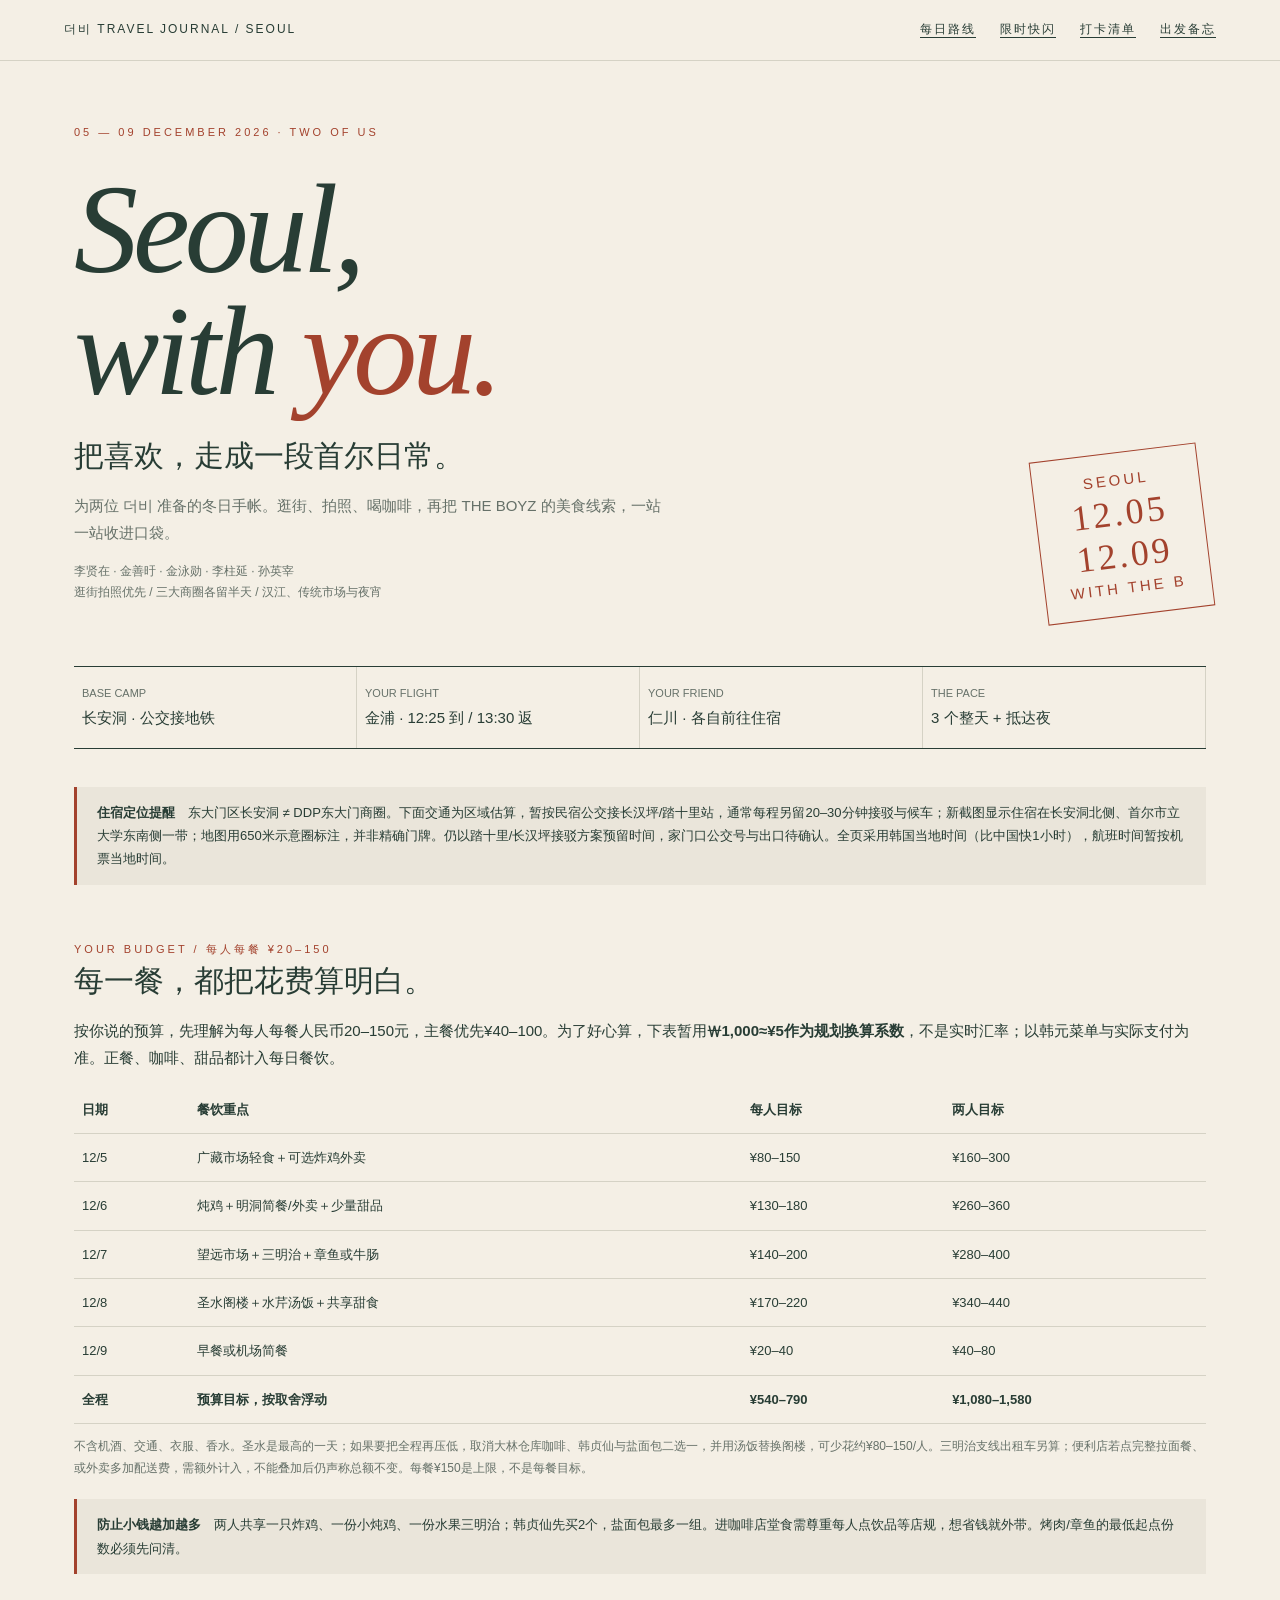
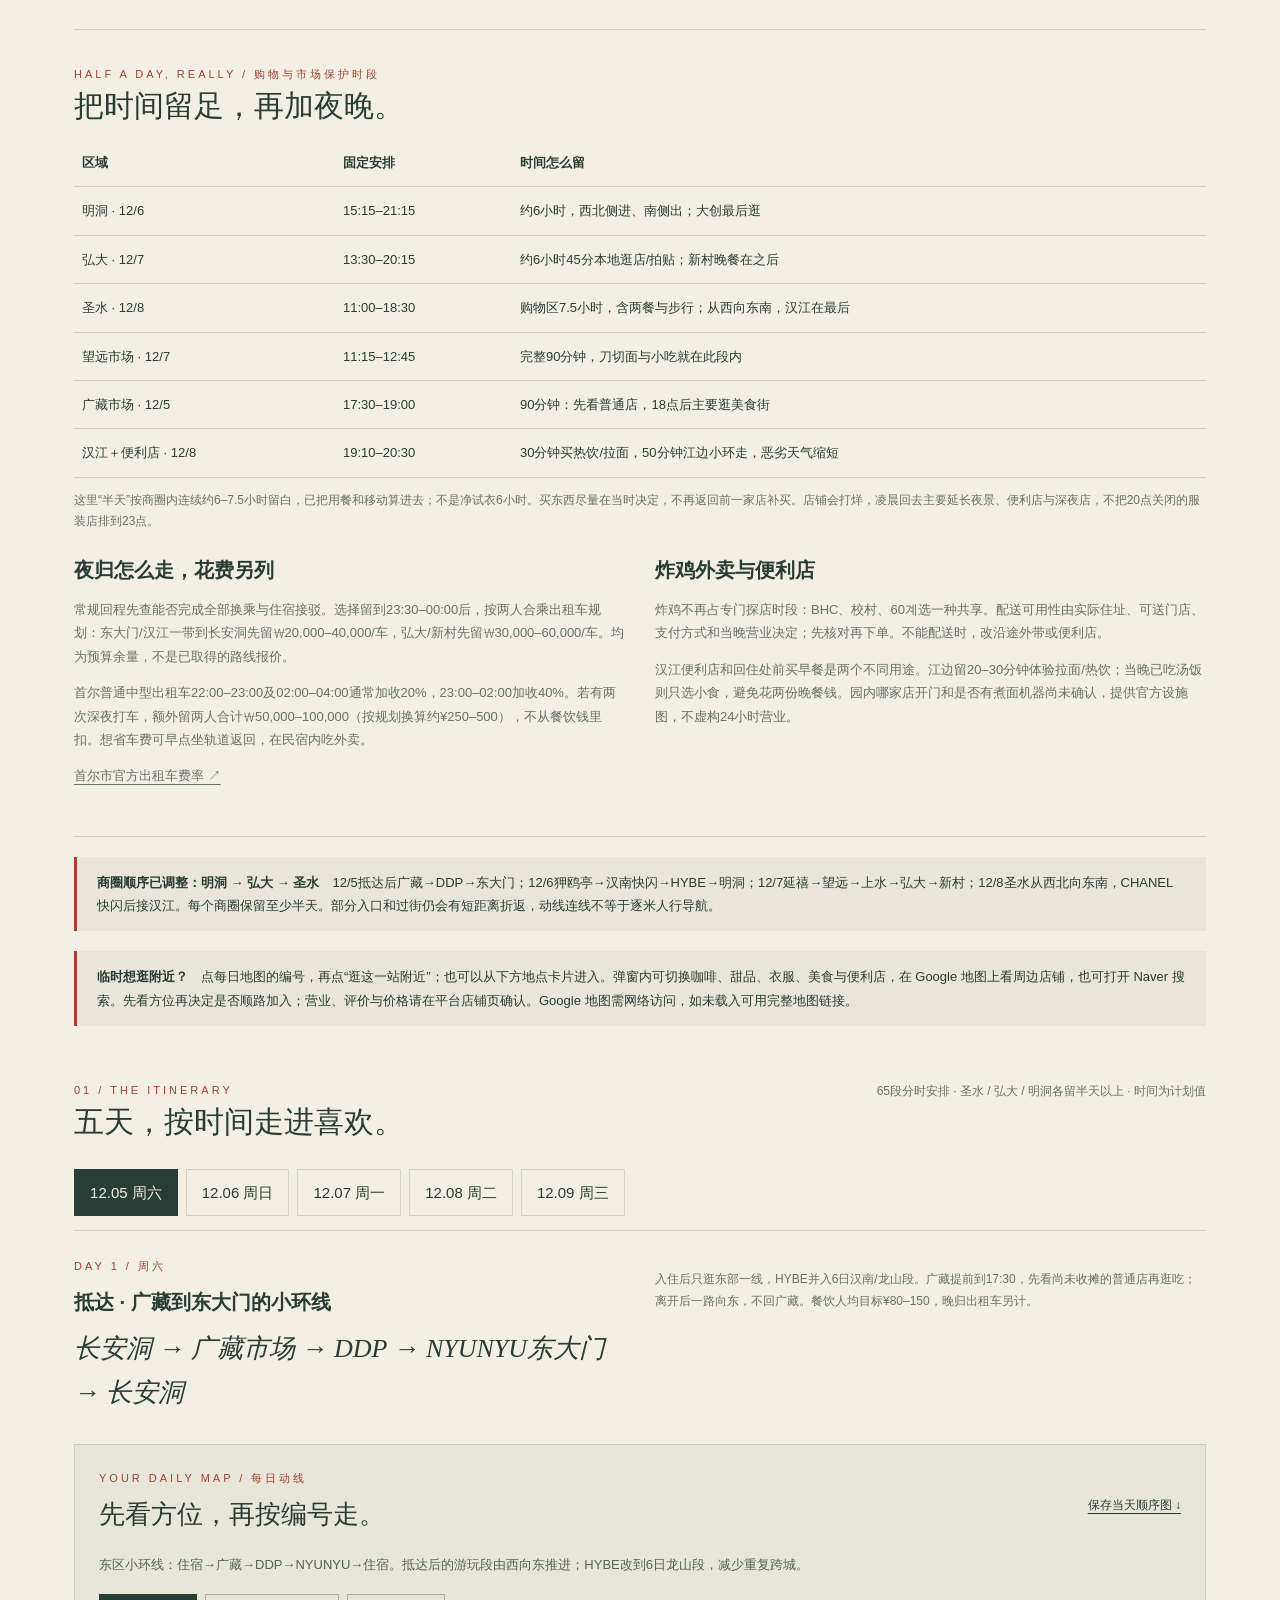
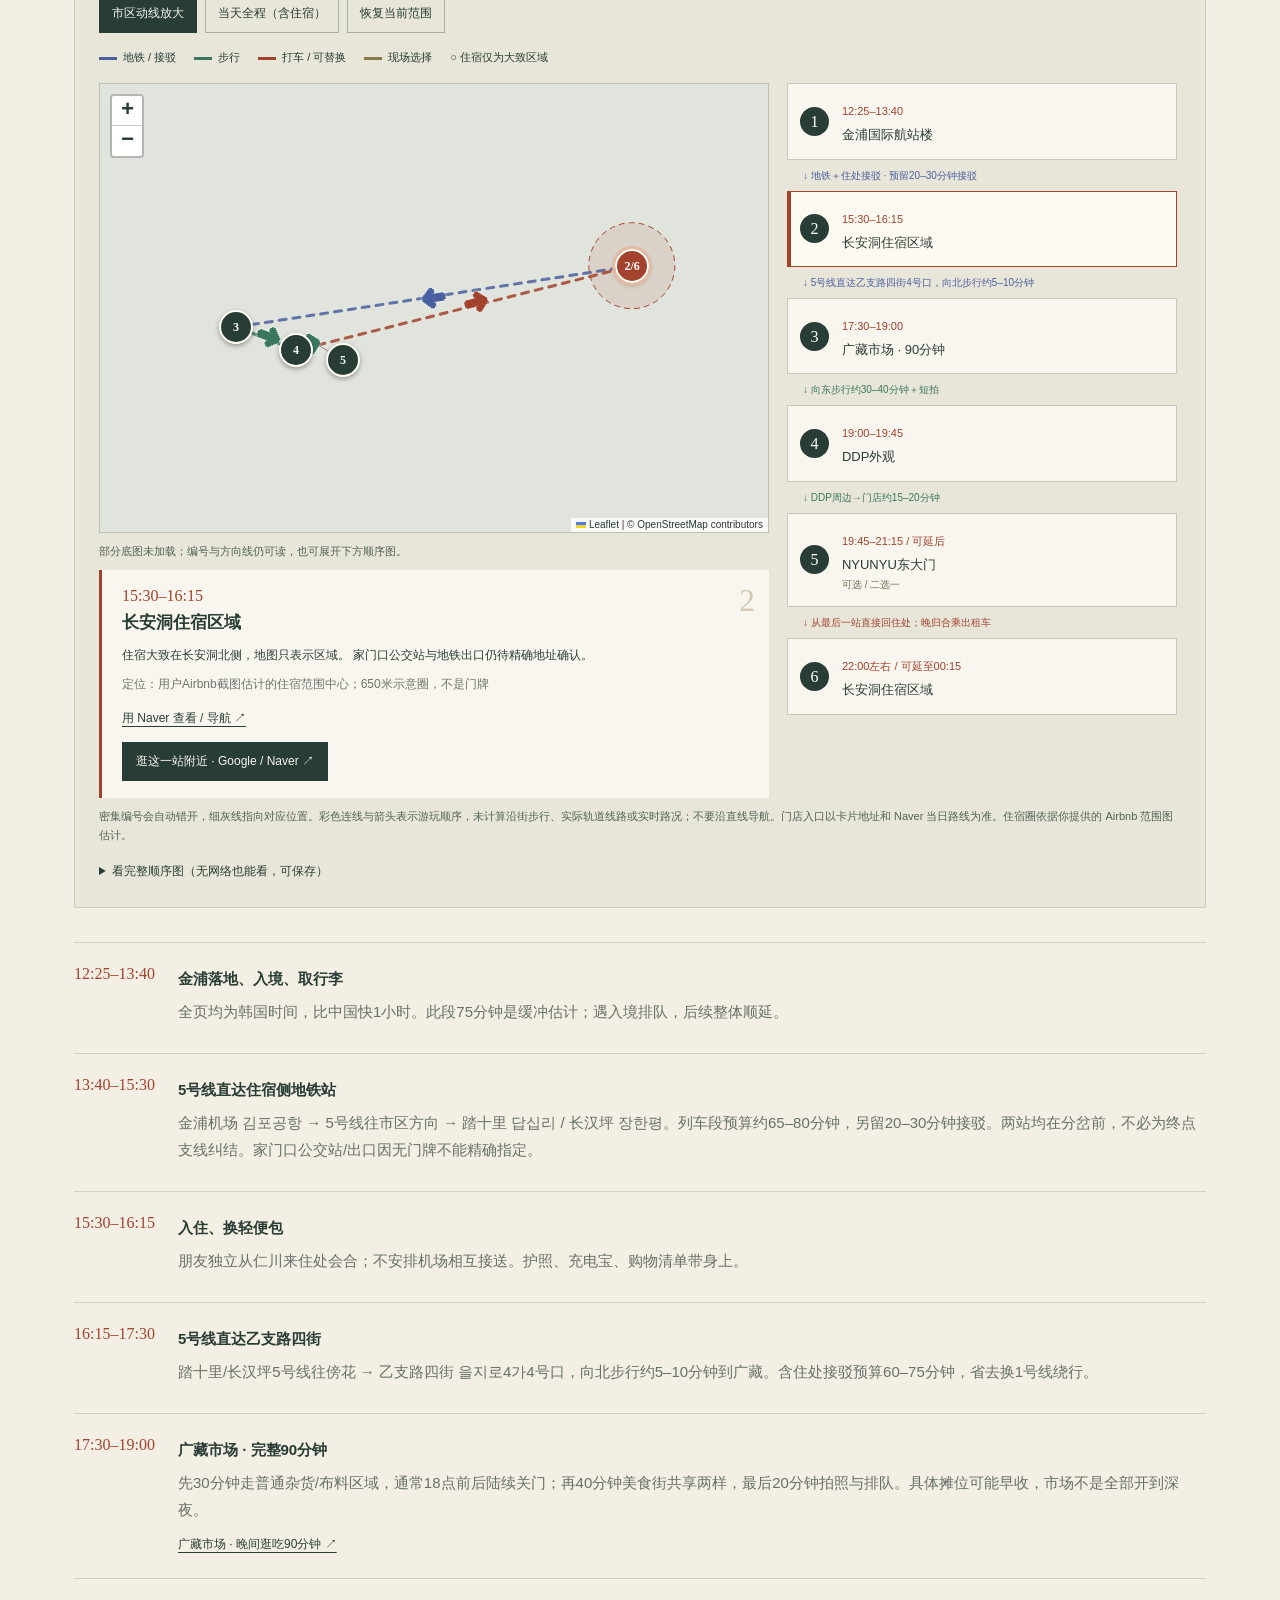
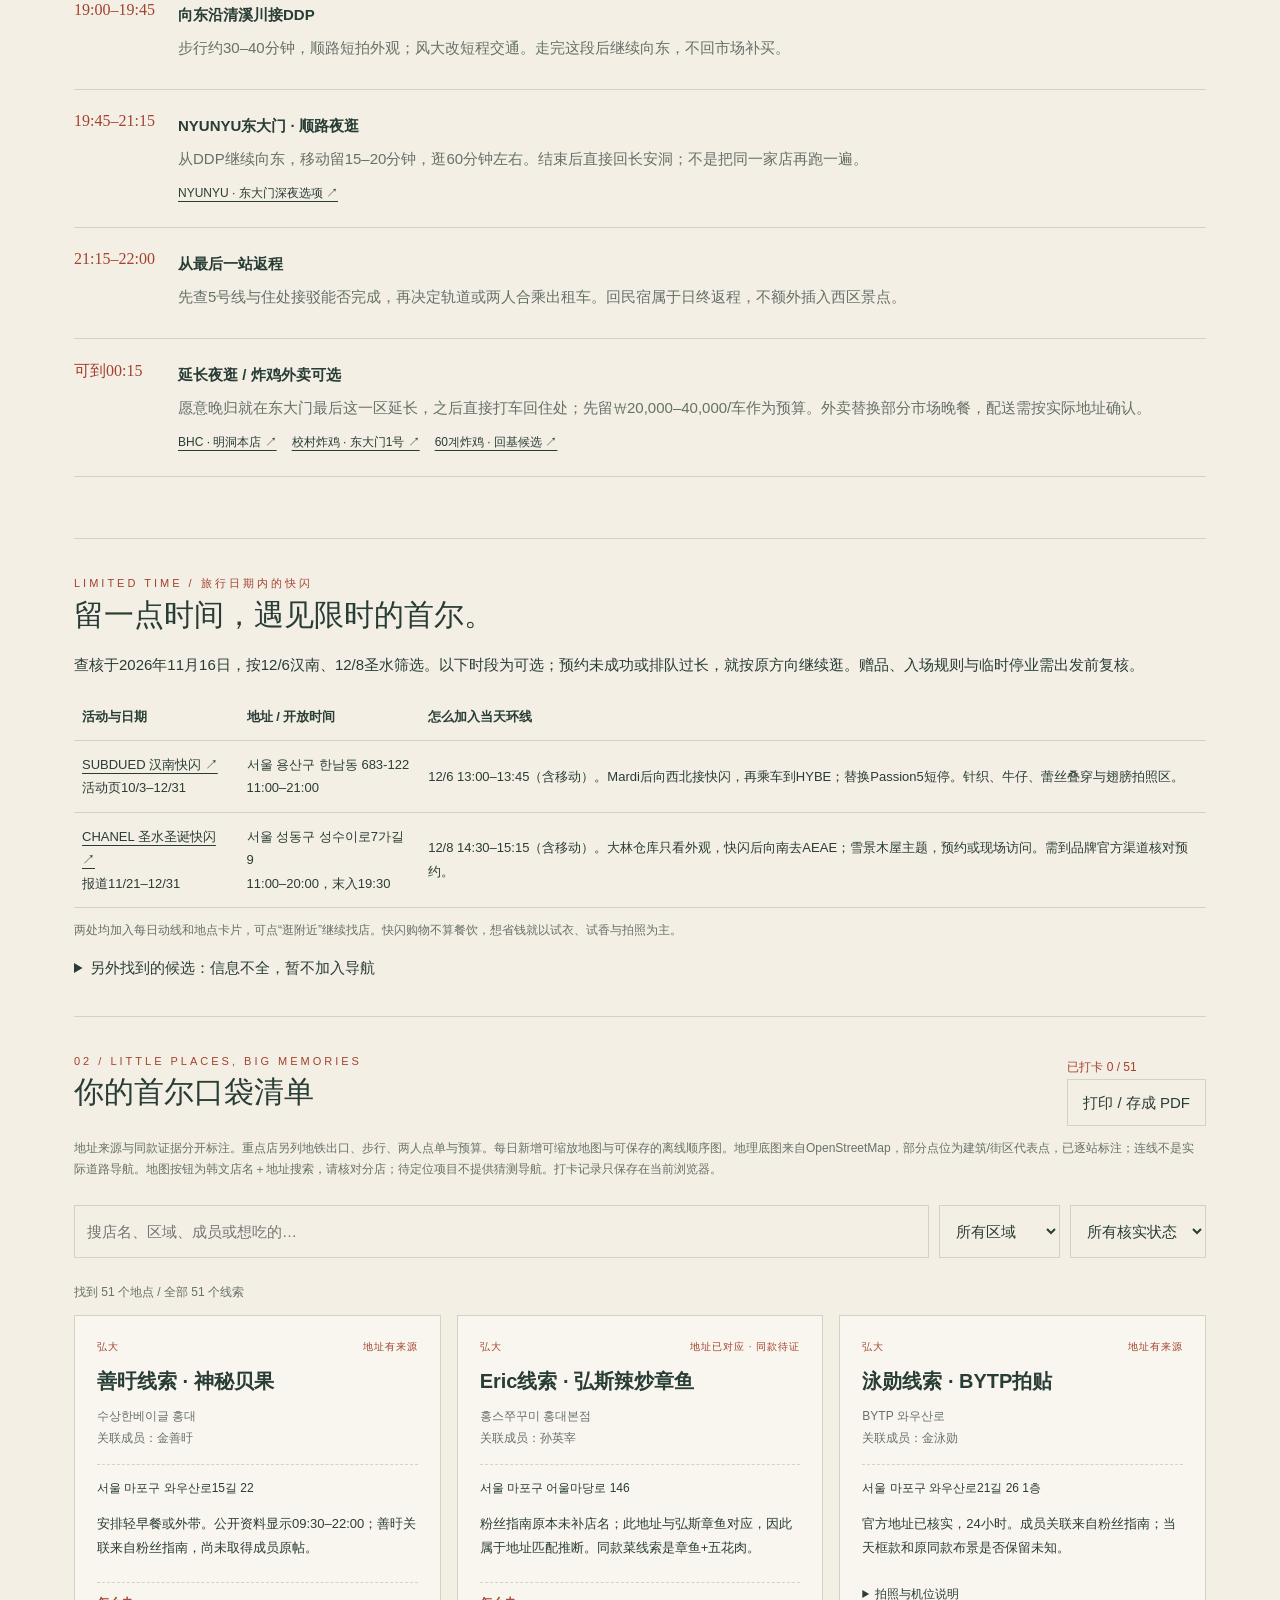
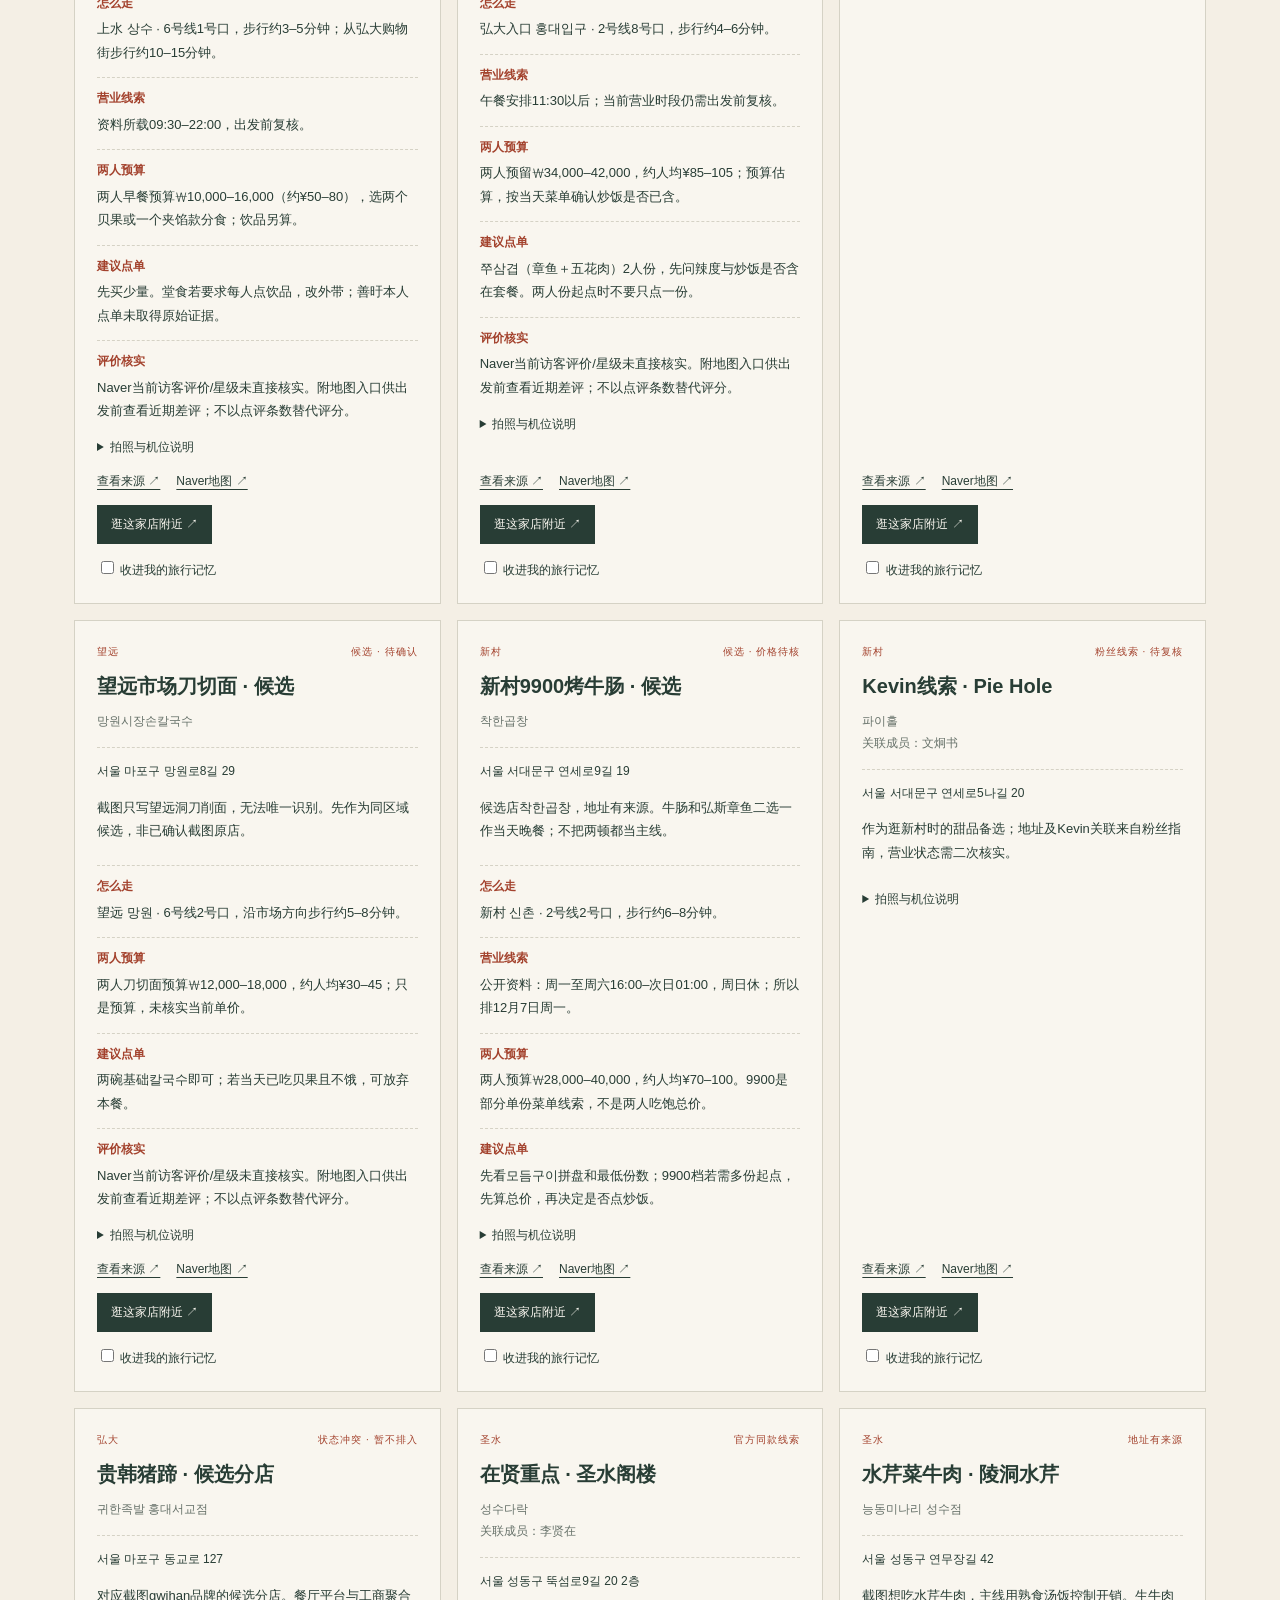
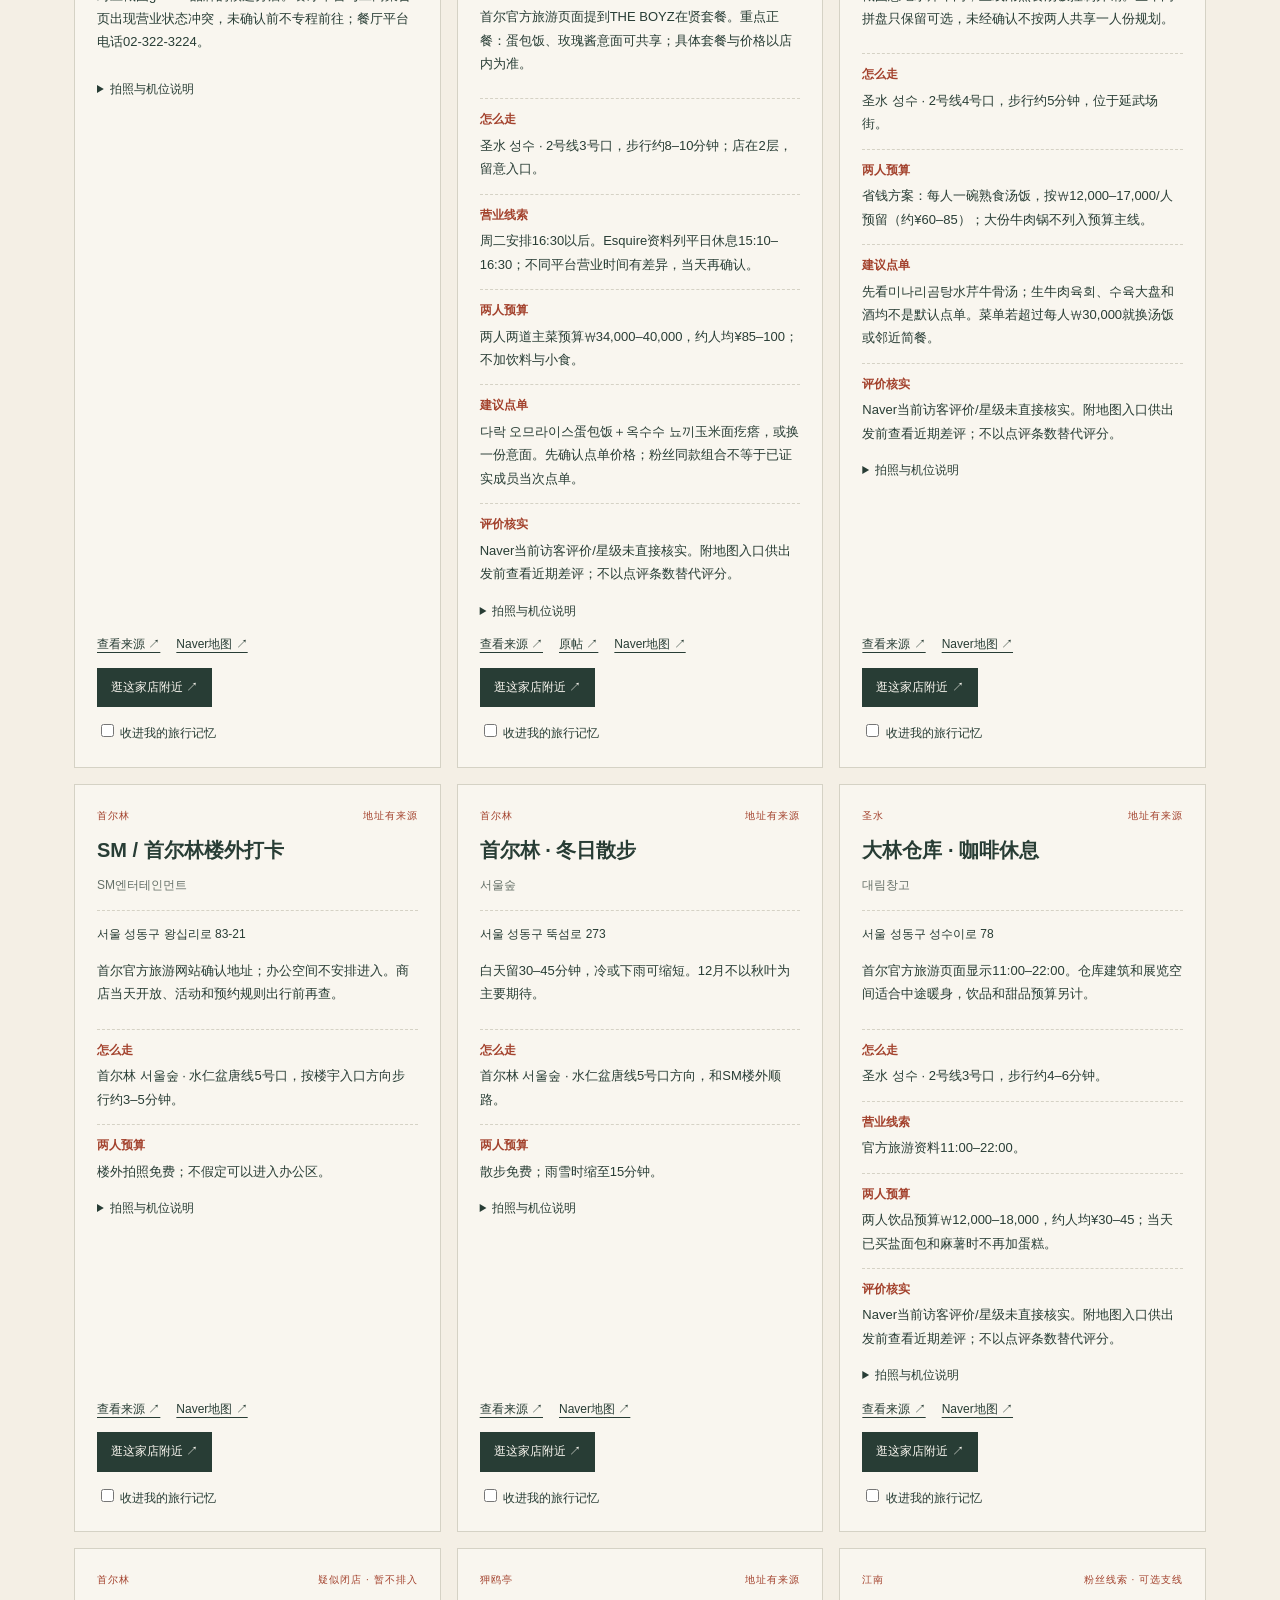
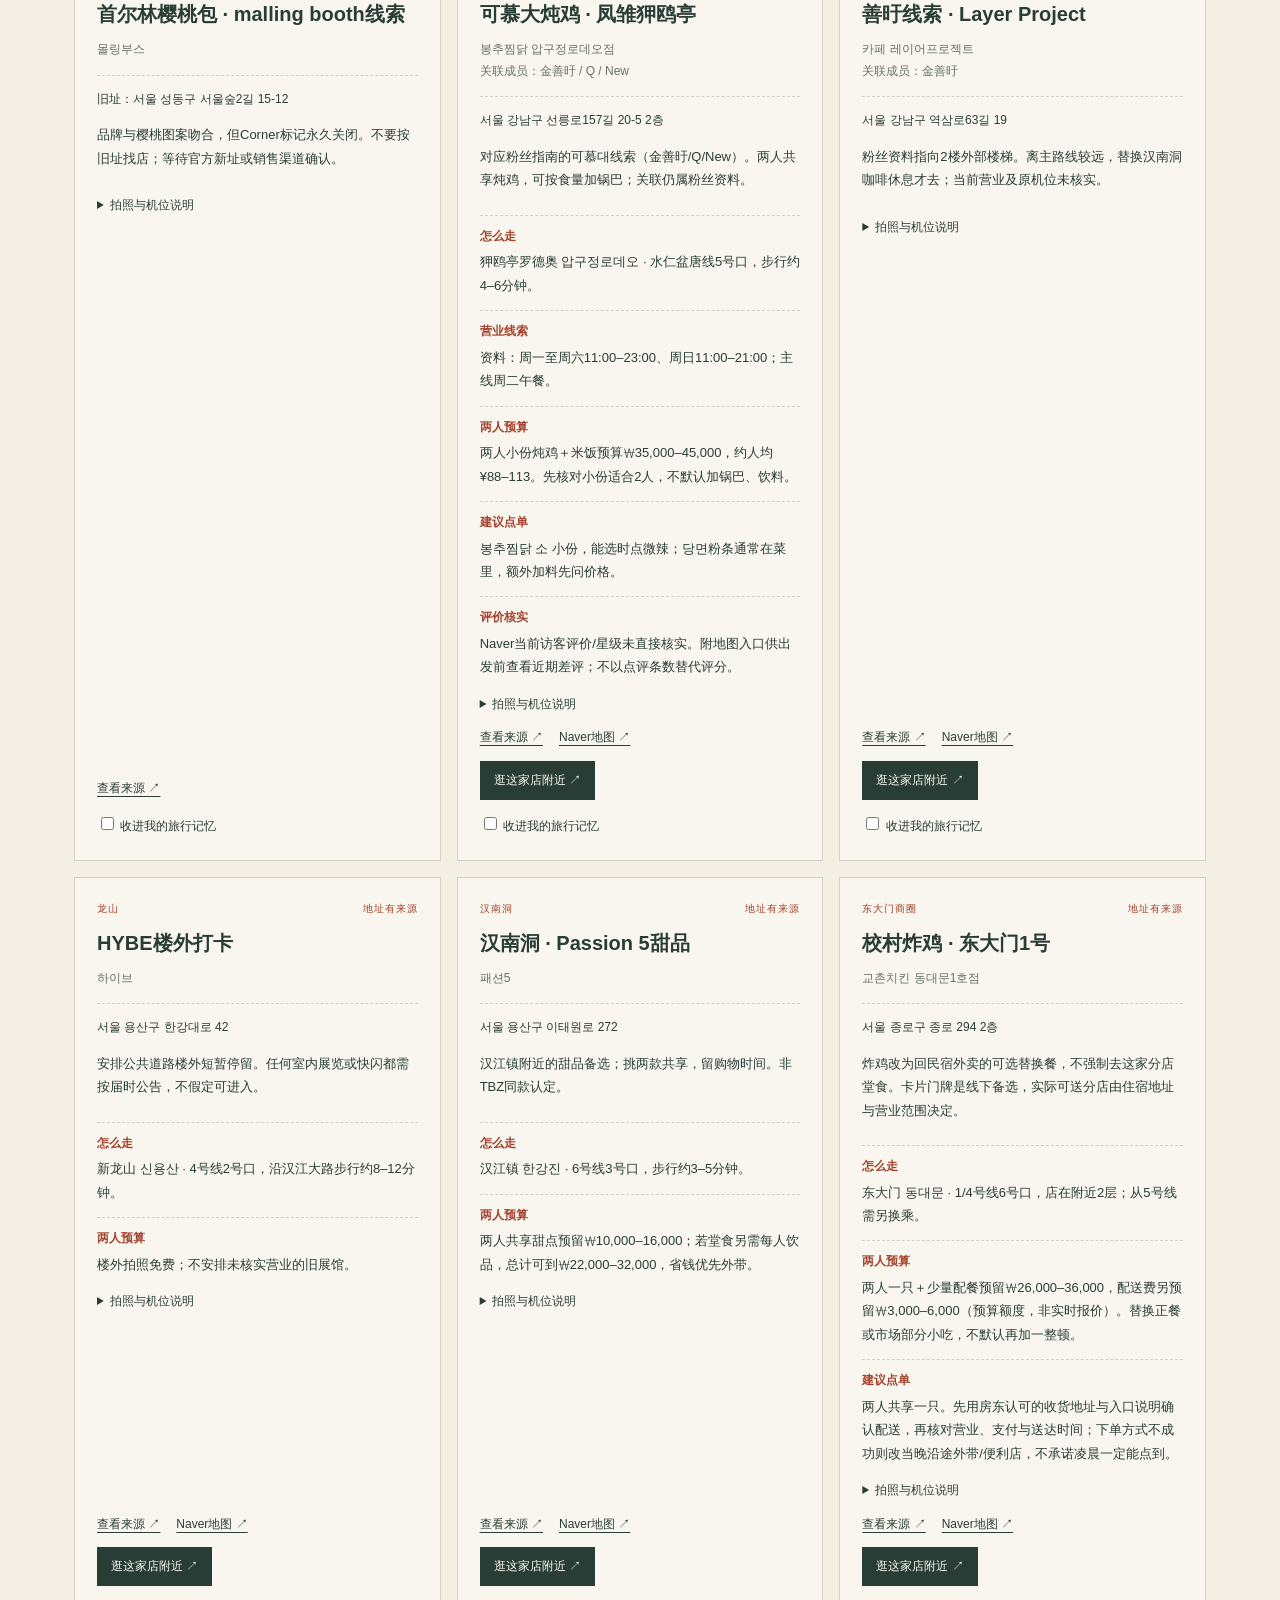
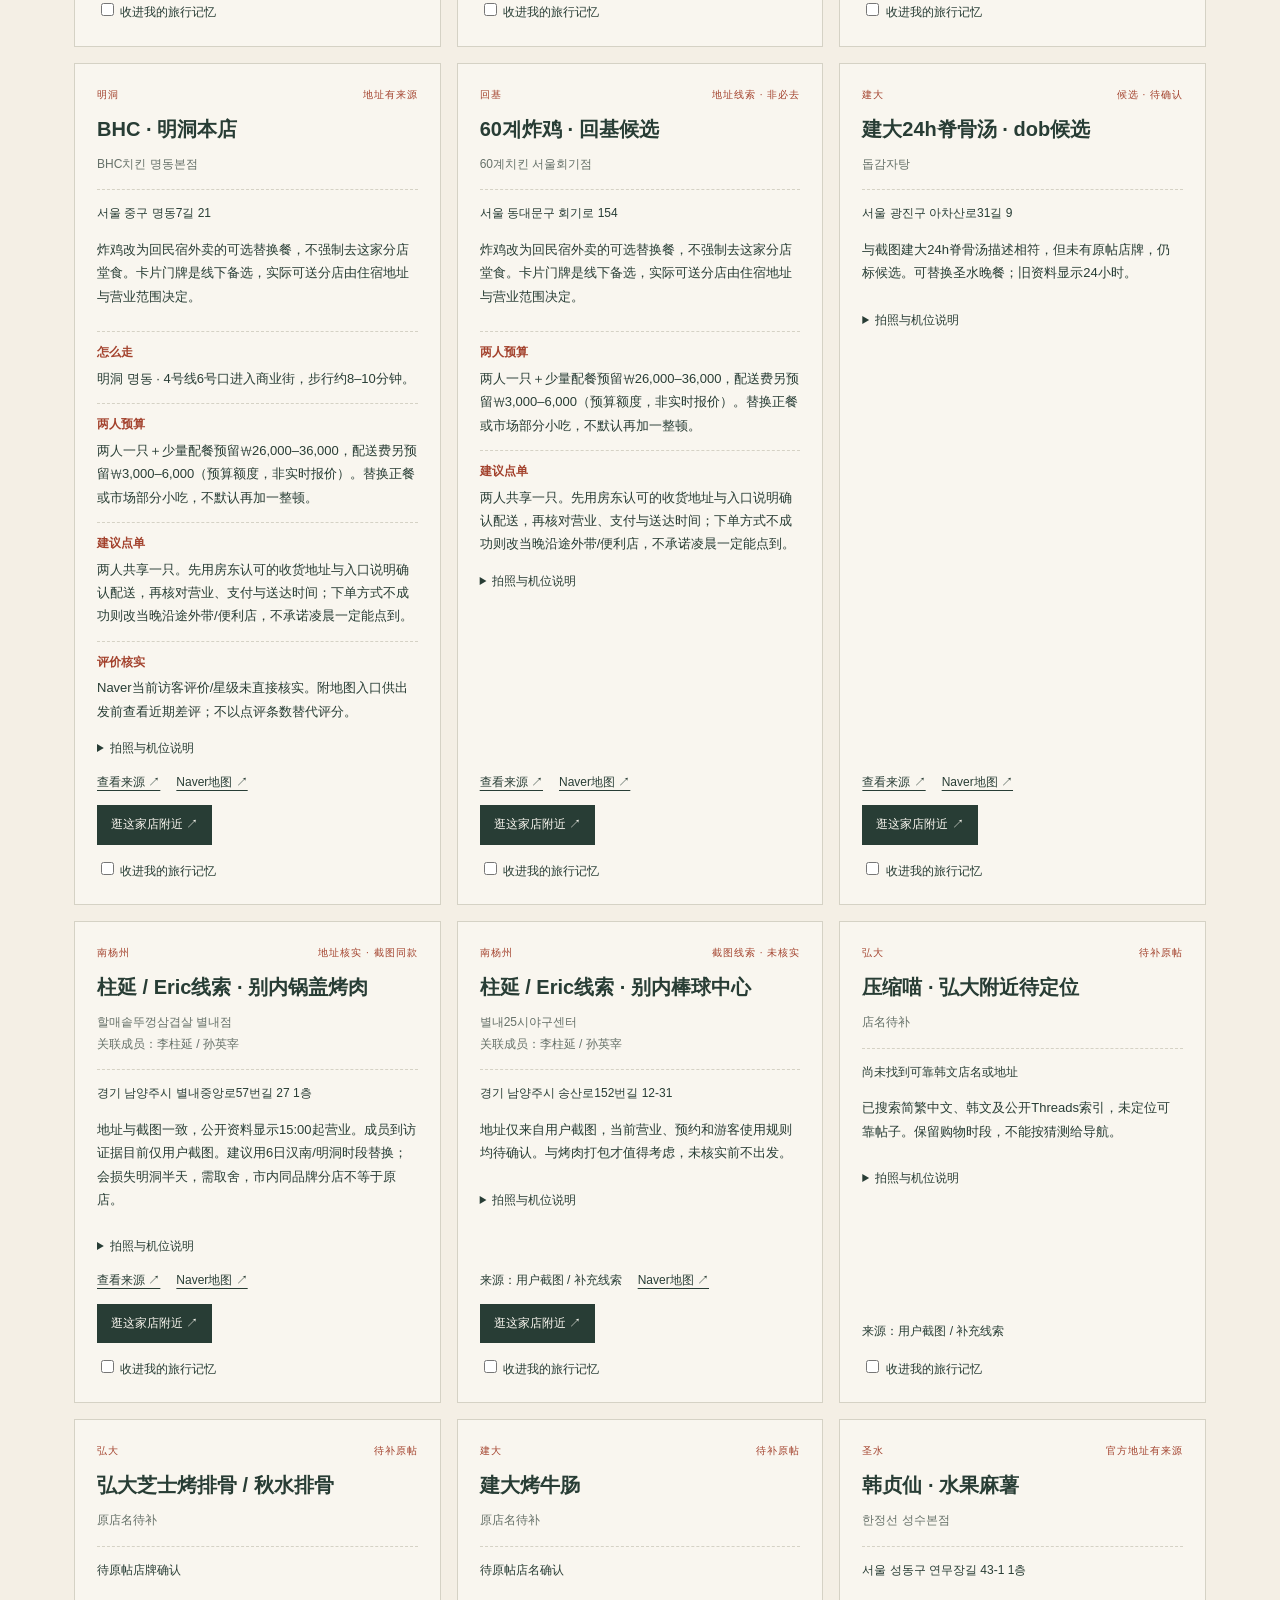
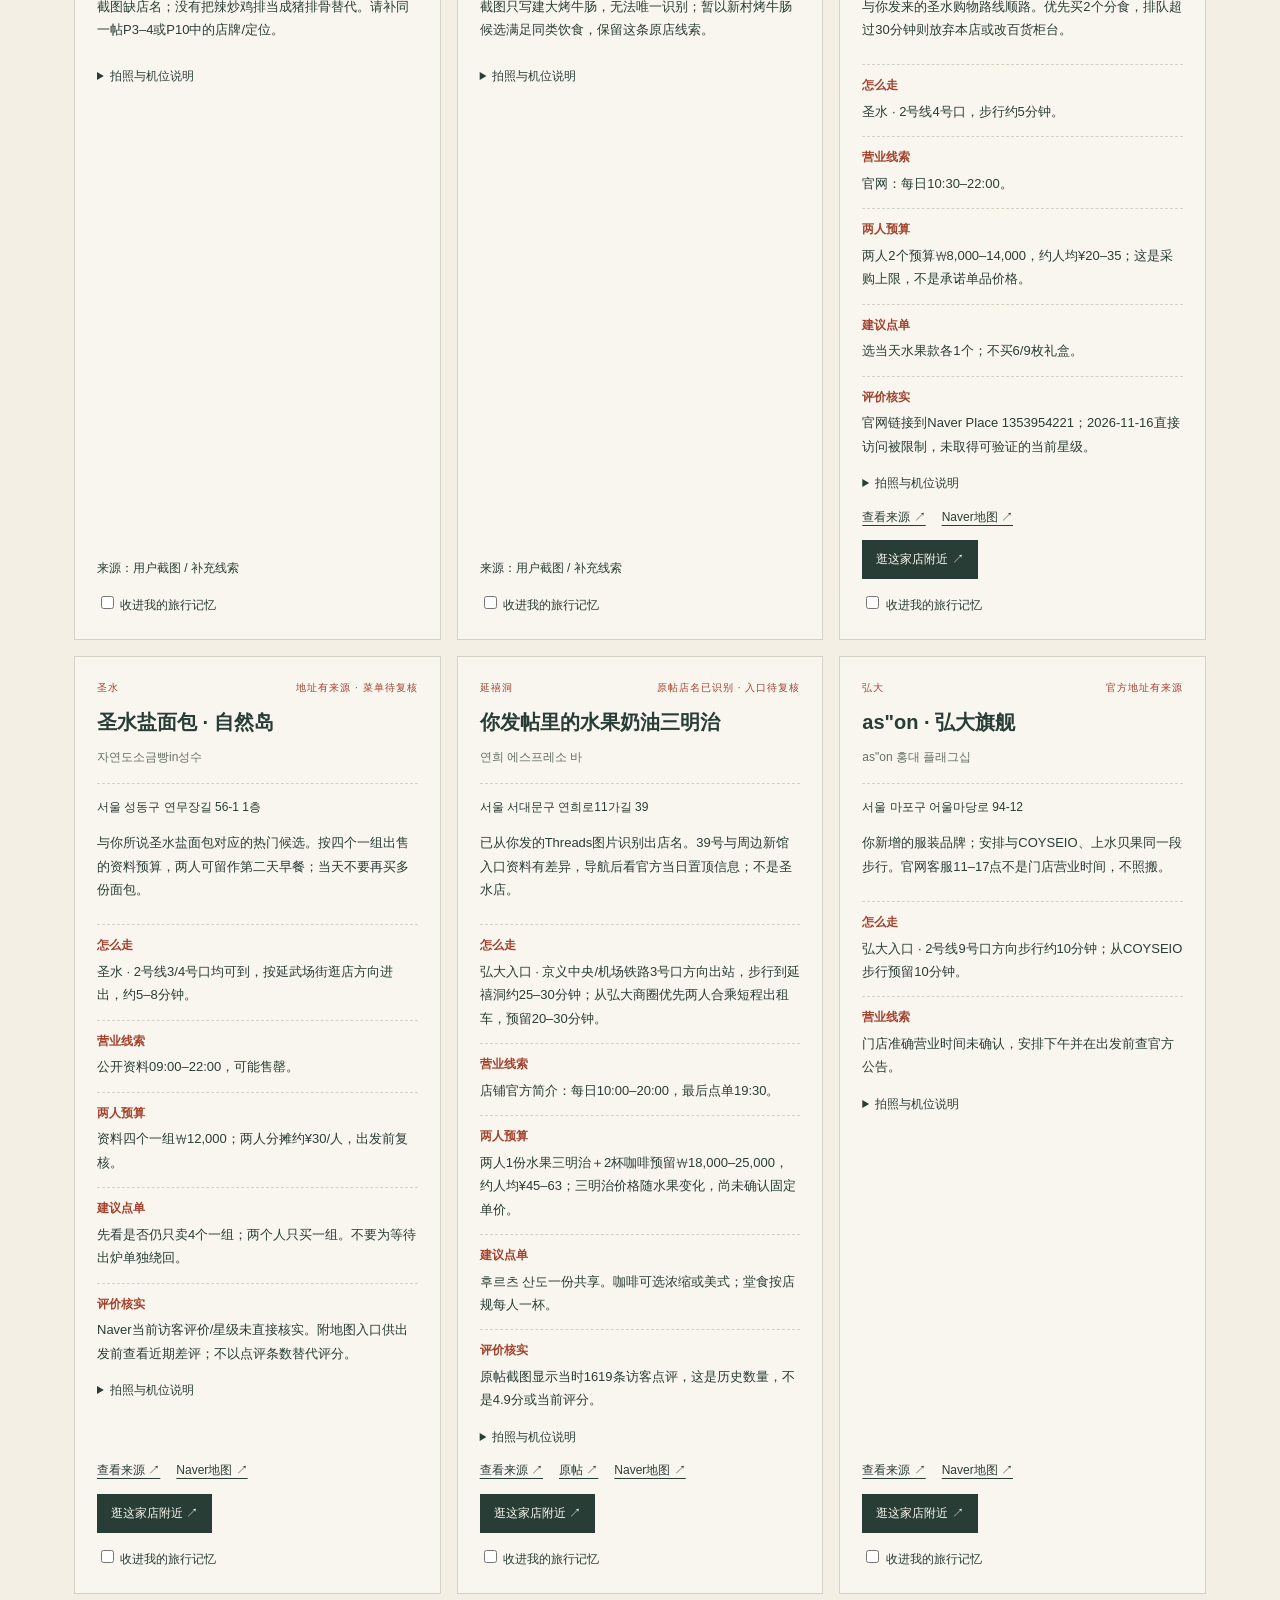
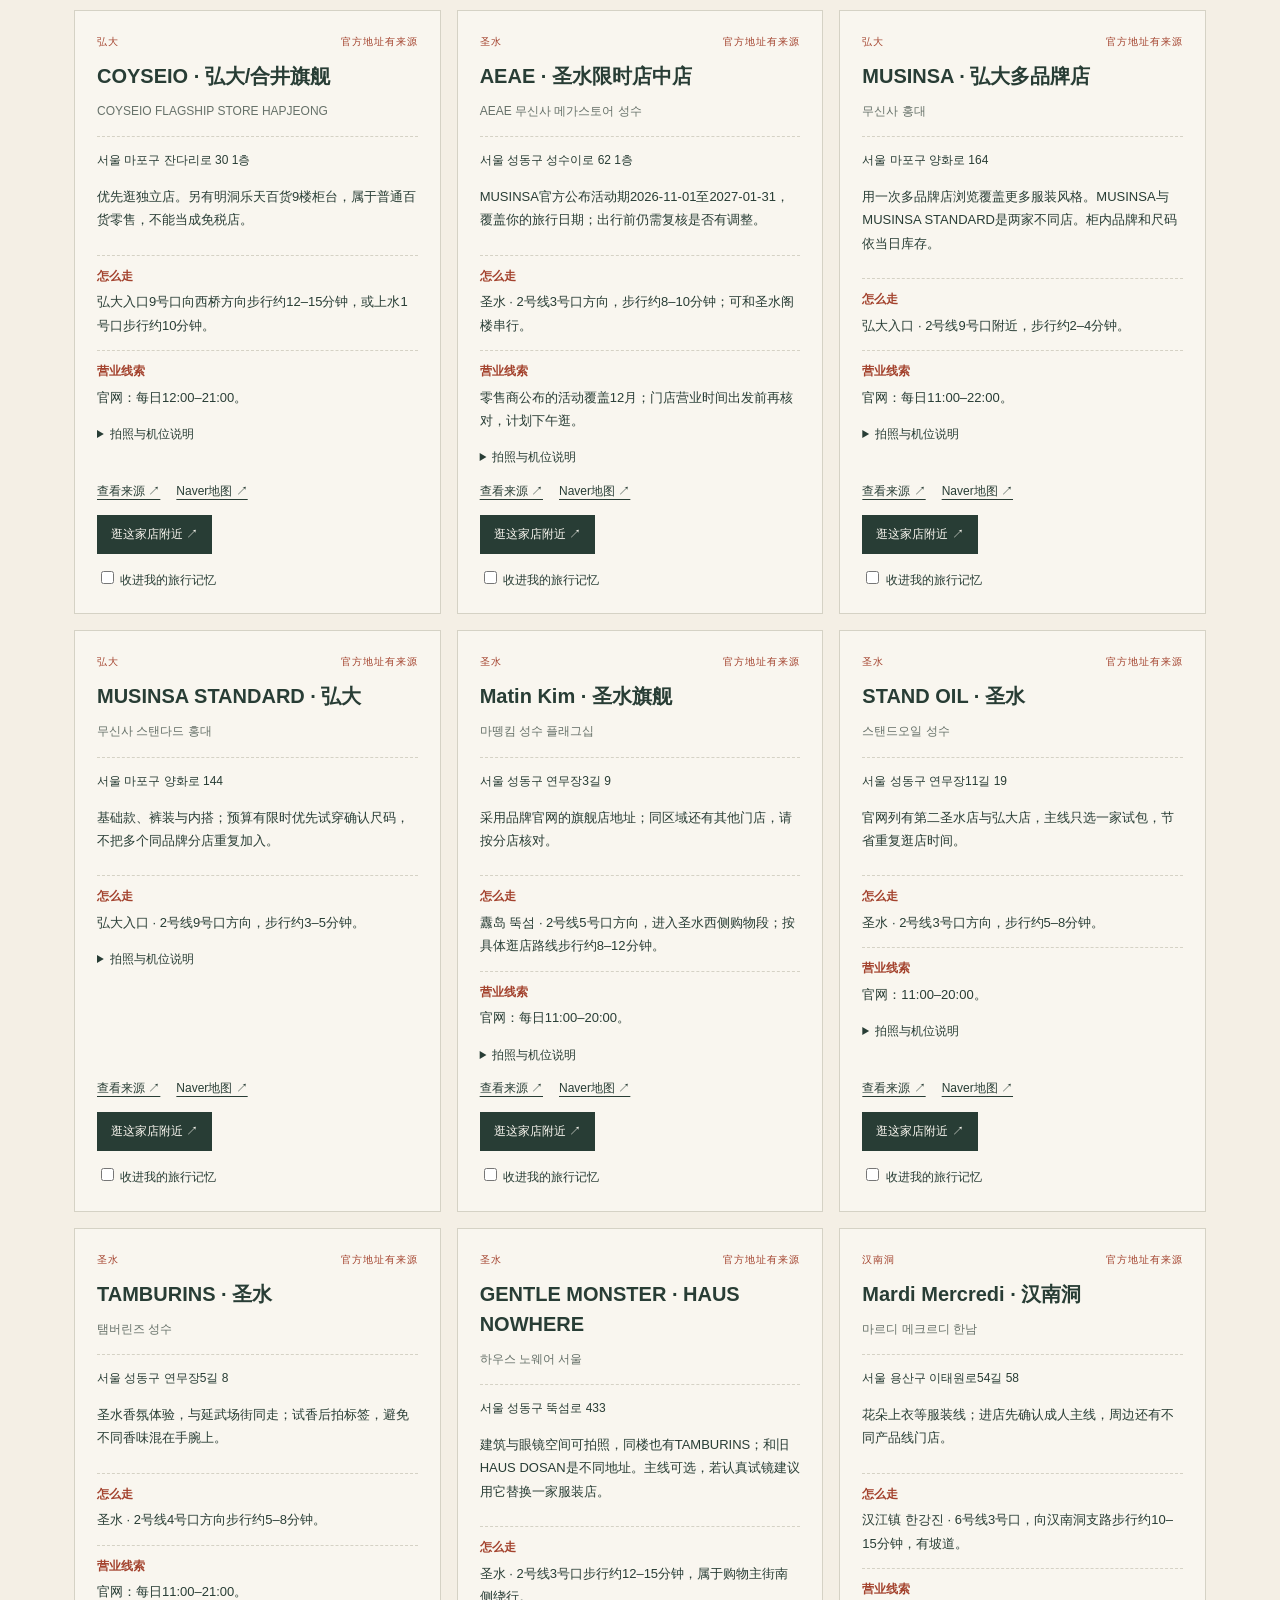
==== commit 4f923cca: "Visit Myeongdong before Hongdae and Seongsu; add date-matched popups" ====
--- a/index.html
+++ b/index.html
@@ -1,4 +1,4 @@
 <!doctype html><html lang="zh-CN"><head><meta charset="utf-8"><meta name="viewport" content="width=device-width,initial-scale=1"><meta name="theme-color" content="#f4efe5"><title>Seoul, with you · 더비的首尔手帐</title><style>
 :root{--paper:#f4efe5;--ink:#283d35;--red:#a3422d;--line:#d5d2c5;--mute:#667169}*{box-sizing:border-box}html{scroll-behavior:smooth}body{margin:0;background:var(--paper);color:var(--ink);font:15px/1.8 'Microsoft YaHei','PingFang SC',sans-serif}a{color:inherit;text-underline-offset:4px}button,input,select{font:inherit}button,a,input,select{touch-action:manipulation}button{cursor:pointer;color:inherit}header{padding:19px 5vw;border-bottom:1px solid var(--line);display:flex;justify-content:space-between;align-items:center;font-size:12px;letter-spacing:2px}nav{display:flex;gap:24px}main{max-width:1260px;margin:auto;padding:0 5vw}.hero{padding:62px 0 40px;position:relative}.eyebrow{font-size:11px;letter-spacing:3px;color:var(--red)}h1{font:italic clamp(64px,10vw,132px)/.95 Georgia,serif;letter-spacing:-5px;margin:27px 0 22px;font-weight:normal}h1 em{color:var(--red)}h2{font:normal 30px/1.4 Georgia,'Microsoft YaHei',serif;margin:0 0 12px}h3{font-size:20px;line-height:1.5;margin:10px 0}.hero-bottom{display:flex;justify-content:space-between;gap:35px;align-items:end}.hero p{max-width:590px;color:var(--mute)}.stamp{border:1px solid var(--red);color:var(--red);transform:rotate(-7deg);padding:15px 25px;text-align:center;line-height:1.6;letter-spacing:3px}.stamp strong{font:36px Georgia}.strip{display:grid;grid-template-columns:repeat(4,1fr);border-top:1px solid var(--ink);border-bottom:1px solid var(--ink);margin:10px 0 38px}.strip div{padding:17px 8px;border-right:1px solid var(--line)}.strip small{display:block;color:var(--mute);font-size:11px}.notice{border-left:3px solid var(--red);padding:14px 20px;background:#eae5da;margin:20px 0;font-size:13px}.section{padding:35px 0;border-bottom:1px solid var(--line)}.section-head{display:flex;justify-content:space-between;gap:18px;align-items:start}.small{font-size:12px;color:var(--mute)}.tabs{position:sticky;top:0;background:var(--paper);z-index:4;display:flex;gap:8px;padding:14px 0;border-bottom:1px solid var(--line);overflow:auto}.tabs button,.filters button,.action{border:1px solid var(--line);background:transparent;border-radius:0;padding:9px 15px;white-space:nowrap;text-decoration:none}.tabs button[aria-selected=true],.filters button.active{background:var(--ink);color:var(--paper);border-color:var(--ink)}.day{display:none;padding:26px 0}.day.active{display:block}.dayintro{display:grid;grid-template-columns:1fr 1fr;gap:30px;padding-bottom:25px}.route{font:italic 26px/1.7 Georgia,'Microsoft YaHei',serif}.timeline{border-top:1px solid var(--line)}.stop{display:grid;grid-template-columns:90px 1fr;gap:14px;padding:22px 0;border-bottom:1px solid var(--line)}.time{font:19px Georgia;color:var(--red)}.stop p{margin:6px 0;color:var(--mute)}.stop a{font-size:12px;margin-right:15px}.tools{display:flex;gap:10px;flex-wrap:wrap;margin:24px 0}.tools input{flex:1;min-width:200px}.tools input,.tools select{padding:12px;background:transparent;border:1px solid var(--line);color:var(--ink)}.grid{display:grid;grid-template-columns:repeat(3,1fr);gap:16px}.card{border:1px solid var(--line);padding:22px;display:flex;flex-direction:column;background:#f9f6ef;min-width:0}.card.done{opacity:.65}.meta{font-size:10px;letter-spacing:1px;color:var(--red);display:flex;justify-content:space-between;gap:10px}.kr{font-size:12px;color:var(--mute);margin-bottom:14px}.addr{font-size:12px;border-top:1px dashed var(--line);padding-top:13px;overflow-wrap:anywhere}.card p{font-size:13px}.card .links{margin-top:auto;display:flex;gap:16px;padding-top:12px;font-size:12px}.card label{font-size:12px;margin-top:14px}.card details{font-size:12px;margin-top:12px}summary{cursor:pointer}details p{color:var(--mute)}.empty{padding:30px}.notes{display:grid;grid-template-columns:1fr 1fr;gap:30px}.notes p{color:var(--mute);font-size:13px}.check{font-size:12px;color:var(--red)}footer{padding:35px 5vw;font-size:11px;color:var(--mute);text-align:center}button:focus-visible,a:focus-visible,input:focus-visible,select:focus-visible{outline:3px solid var(--red);outline-offset:3px}@media(max-width:760px){header{font-size:10px}nav{gap:12px}.hero{padding-top:40px}h1{letter-spacing:-3px}.hero-bottom{align-items:start}.stamp{padding:10px;font-size:10px}.stamp strong{font-size:25px}.strip{grid-template-columns:1fr 1fr}.strip div{border-bottom:1px solid var(--line)}.grid{grid-template-columns:1fr}.dayintro,.notes{grid-template-columns:1fr;gap:8px}.stop{grid-template-columns:65px 1fr}.section-head{display:block}.hero p{font-size:13px}.tools select{max-width:100%}}@media print{.tabs,.tools,.card label,nav,.action{display:none}.day{display:block!important}.grid{grid-template-columns:1fr 1fr}.card,.stop{break-inside:avoid}body{background:white;font-size:11px}.hero{padding:20px 0}h1{font-size:65px}.stamp{display:none}}
 .fact{border-top:1px dashed var(--line);padding:10px 0 0;margin-top:10px;font-size:12px}.fact b{color:var(--red)}.fact p{margin:3px 0}.budgettable{border-collapse:collapse;width:100%;font-size:13px}.budgettable td,.budgettable th{text-align:left;padding:12px 8px;border-bottom:1px solid var(--line)}.tablewrap{overflow:auto}.stop .time{overflow-wrap:anywhere;font-size:16px}.links{flex-wrap:wrap}@media(max-width:760px){.stop{grid-template-columns:82px 1fr}.time{font-size:15px}.budgettable{min-width:470px}}
-</style><link rel="stylesheet" href="vendor/leaflet.css?v=20261116-maps1"><link rel="stylesheet" href="route-map.css?v=20261116-maps1"><link rel="stylesheet" href="nearby.css?v=20261116-nearby1"></head><body><header><span>더비 TRAVEL JOURNAL / SEOUL</span><nav><a href="#journey">每日路线</a><a href="#places">打卡清单</a><a href="#practical">出发备忘</a></nav></header><main><section class="hero"><div class="eyebrow">05 — 09 DECEMBER 2026 · TWO OF US</div><h1>Seoul,<br>with <em>you.</em></h1><div class="hero-bottom"><div><h2>把喜欢，走成一段首尔日常。</h2><p>为两位 더비 准备的冬日手帐。逛街、拍照、喝咖啡，再把 THE BOYZ 的美食线索，一站一站收进口袋。</p><p class="small">李贤在 · 金善旴 · 金泳勋 · 李柱延 · 孙英宰<br>逛街拍照优先 / 三大商圈各留半天 / 汉江、传统市场与夜宵</p></div><div class="stamp">SEOUL<br><strong>12.05<br>12.09</strong><br>WITH THE B</div></div></section><div class="strip"><div><small>BASE CAMP</small>长安洞 · 公交接地铁</div><div><small>YOUR FLIGHT</small>金浦 · 12:25 到 / 13:30 返</div><div><small>YOUR FRIEND</small>仁川 · 各自前往住宿</div><div><small>THE PACE</small>3 个整天 + 抵达夜</div></div><div class="notice"><b>住宿定位提醒</b>　东大门区长安洞 ≠ DDP东大门商圈。下面交通为区域估算，暂按民宿公交接长汉坪/踏十里站，通常每程另留20–30分钟接驳与候车；新截图显示住宿在长安洞北侧、首尔市立大学东南侧一带；地图用650米示意圈标注，并非精确门牌。仍以踏十里/长汉坪接驳方案预留时间，家门口公交号与出口待确认。全页采用韩国当地时间（比中国快1小时），航班时间暂按机票当地时间。</div><section id="budget" class="section"><div class="eyebrow">YOUR BUDGET / 每人每餐 ¥20–150</div><h2>每一餐，都把花费算明白。</h2><p>按你说的预算，先理解为每人每餐人民币20–150元，主餐优先¥40–100。为了好心算，下表暂用<strong>₩1,000≈¥5作为规划换算系数</strong>，不是实时汇率；以韩元菜单与实际支付为准。正餐、咖啡、甜品都计入每日餐饮。</p><div class="tablewrap"><table class="budgettable"><thead><tr><th>日期</th><th>餐饮重点</th><th>每人目标</th><th>两人目标</th></tr></thead><tbody><tr><td>12/5</td><td>广藏市场轻食＋可选炸鸡外卖</td><td>¥80–150</td><td>¥160–300</td></tr><tr><td>12/6</td><td>圣水阁楼＋水芹汤饭＋共享甜食</td><td>¥170–220</td><td>¥340–440</td></tr><tr><td>12/7</td><td>望远市场＋三明治＋章鱼或牛肠</td><td>¥140–200</td><td>¥280–400</td></tr><tr><td>12/8</td><td>炖鸡＋明洞简餐/外卖＋少量甜品</td><td>¥130–180</td><td>¥260–360</td></tr><tr><td>12/9</td><td>早餐或机场简餐</td><td>¥20–40</td><td>¥40–80</td></tr><tr><th>全程</th><th>预算目标，按取舍浮动</th><th>¥540–790</th><th>¥1,080–1,580</th></tr></tbody></table></div><p class="small">不含机酒、交通、衣服、香水。圣水是最高的一天；如果要把全程再压低，取消大林仓库咖啡、韩贞仙与盐面包二选一，并用汤饭替换阁楼，可少花约¥80–150/人。三明治支线出租车另算；便利店若点完整拉面餐、或外卖多加配送费，需额外计入，不能叠加后仍声称总额不变。每餐¥150是上限，不是每餐目标。</p><div class="notice"><b>防止小钱越加越多</b>　两人共享一只炸鸡、一份小炖鸡、一份水果三明治；韩贞仙先买2个，盐面包最多一组。进咖啡店堂食需尊重每人点饮品等店规，想省钱就外带。烤肉/章鱼的最低起点份数必须先问清。</div></section><section class="section" id="protected"><div class="eyebrow">HALF A DAY, REALLY / 购物与市场保护时段</div><h2>把时间留足，再加夜晚。</h2><div class="tablewrap"><table class="budgettable"><thead><tr><th>区域</th><th>固定安排</th><th>时间怎么留</th></tr></thead><tbody><tr><td>圣水 · 12/6</td><td>11:00–18:00</td><td>购物区7小时，含两餐与步行；从西向东南，汉江在最后</td></tr><tr><td>弘大 · 12/7</td><td>13:30–20:15</td><td>约6小时45分本地逛店/拍贴；新村晚餐在之后</td></tr><tr><td>明洞 · 12/8</td><td>15:00–21:00</td><td>约6小时，西北侧进、南侧出；大创最后逛</td></tr><tr><td>望远市场 · 12/7</td><td>11:15–12:45</td><td>完整90分钟，刀切面与小吃就在此段内</td></tr><tr><td>广藏市场 · 12/5</td><td>17:30–19:00</td><td>90分钟：先看普通店，18点后主要逛美食街</td></tr><tr><td>汉江＋便利店 · 12/6</td><td>18:40–20:00</td><td>30分钟买热饮/拉面，50分钟江边小环走，恶劣天气缩短</td></tr></tbody></table></div><p class="small">这里“半天”按商圈内连续约6–7小时留白，已把用餐和移动算进去；不是净试衣6小时。买东西尽量在当时决定，不再返回前一家店补买。店铺会打烊，凌晨回去主要延长夜景、便利店与深夜店，不把20点关闭的服装店排到23点。</p><div class="notes"><div><h3>夜归怎么走，花费另列</h3><p>常规回程先查能否完成全部换乘与住宿接驳。选择留到23:30–00:00后，按两人合乘出租车规划：东大门/汉江一带到长安洞先留₩20,000–40,000/车，弘大/新村先留₩30,000–60,000/车。均为预算余量，不是已取得的路线报价。</p><p>首尔普通中型出租车22:00–23:00及02:00–04:00通常加收20%，23:00–02:00加收40%。若有两次深夜打车，额外留两人合计₩50,000–100,000（按规划换算约¥250–500），不从餐饮钱里扣。想省车费可早点坐轨道返回，在民宿内吃外卖。</p><p><a href="https://news.seoul.go.kr/traffic/archives/1659" target="_blank" rel="noopener">首尔市官方出租车费率 ↗</a></p></div><div><h3>炸鸡外卖与便利店</h3><p>炸鸡不再占专门探店时段：BHC、校村、60계选一种共享。配送可用性由实际住址、可送门店、支付方式和当晚营业决定；先核对再下单。不能配送时，改沿途外带或便利店。</p><p>汉江便利店和回住处前买早餐是两个不同用途。江边留20–30分钟体验拉面/热饮；当晚已吃汤饭则只选小食，避免花两份晚餐钱。园内哪家店开门和是否有煮面机器尚未确认，提供官方设施图，不虚构24小时营业。</p></div></div></section><div class="notice"><b>本版按顺逛与环线重排</b>　5日只逛广藏→DDP→东大门；6日从圣水西侧进、东南侧出接汉江；7日先延禧→望远，再由上水向北穿过弘大、向东到新村；8日把汉南与HYBE串起来，明洞从西北侧绕到南侧大创后离开。餐厅排队、过街与店铺入口可能出现短距离折返，地图没有逐米计算人行路线，不能保证全程零重复道路。住宿往返单独视为每天的起终段。</div><div class="notice"><b>临时想逛附近？</b>　点每日地图的编号，再点“逛这一站附近”；也可以从下方地点卡片进入。弹窗内可切换咖啡、甜品、衣服、美食与便利店，在 Google 地图上看周边店铺，也可打开 Naver 搜索。先看方位再决定是否顺路加入；营业、评价与价格请在平台店铺页确认。Google 地图需网络访问，如未载入可用完整地图链接。</div><section id="journey" class="section"><div class="section-head"><div><div class="eyebrow">01 / THE ITINERARY</div><h2>五天，按时间走进喜欢。</h2></div><span class="small">64段分时安排 · 圣水 / 弘大 / 明洞各留半天以上 · 时间为计划值</span></div><div class="tabs" role="tablist" aria-label="选择旅行日期" id="tabs"></div><div id="days"></div></section><section id="places" class="section"><div class="section-head"><div><div class="eyebrow">02 / LITTLE PLACES, BIG MEMORIES</div><h2>你的首尔口袋清单</h2></div><div><span id="progress" class="check"></span><br><button class="action" id="print">打印 / 存成 PDF</button></div></div><p class="small">地址来源与同款证据分开标注。重点店另列地铁出口、步行、两人点单与预算。每日新增可缩放地图与可保存的离线顺序图。地理底图来自OpenStreetMap，部分点位为建筑/街区代表点，已逐站标注；连线不是实际道路导航。地图按钮为韩文店名＋地址搜索，请核对分店；待定位项目不提供猜测导航。打卡记录只保存在当前浏览器。</p><div class="tools"><input id="q" aria-label="搜索地点" placeholder="搜店名、区域、成员或想吃的…"><select id="area" aria-label="按区域筛选"><option value="">所有区域</option></select><select id="kind" aria-label="筛选核实状态"><option value="">所有核实状态</option><option value="pending">只看待确认</option><option value="done">已打卡</option><option value="todo">未打卡</option></select></div><p class="small" id="count" aria-live="polite"></p><div id="cards" class="grid"></div></section><section class="section"><div class="eyebrow">03 / THE TRADE-OFFS</div><h2>想多打卡，也要给喜欢留时间。</h2><div class="notes"><div><h3>南杨州原店支线</h3><p>截图的锅盖烤肉与棒球中心都在南杨州别内。若原店优先，可用12月8日替换：上午轻逛汉南洞 → 中午前出发别内 → 棒球中心（先确认可预约） → 15:00后烤肉 → 返回长安洞。跨区交通暂留单程60–100分钟，具体取决于民宿公交。</p><p>这样需要替换8日狎鸥亭/汉南洞与明洞购物时间。当前主线优先满足三大商圈各半天，所以南杨州仅作取舍备选，不额外塞入。首尔同品牌烤肉店可吃同类菜单，但不能标为成员到访原店。</p></div><div><h3>截图清单的覆盖方式</h3><p>主线优先：善旴贝果、圣水阁楼、水芹菜牛肉、SM、HYBE、凤雏炖鸡；加上望远90分钟、广藏90分钟、汉江公园和便利店。炸鸡改成回民宿外卖/外带的替换餐。新村牛肠与弘大章鱼作为同日晚餐二选一；第三种炸鸡用外带或外卖补充，不专程跑店。</p><p>望远刀切面、建大脊骨汤目前为候选。芝士烤排骨、秋水排骨、建大烤牛肠缺原店名；压缩喵未找到可靠定位；樱桃包旧店疑似关闭。都保留在清单，暂不伪装成已核实必去点。</p></div></div></section><section id="practical" class="section"><div class="eyebrow">04 / BEFORE WE GO</div><h2>一些让旅程轻一点的小事。</h2><div class="notes"><div><h3>机场与交通</h3><p>5日金浦12:25抵达；9日金浦13:30返程，按国际航班预留10:30前到机场。朋友走仁川，各自去机场和住宿；不为相互接机绕行。</p><p>长安洞住宿以踏十里/长汉坪5号线为锚点，每程留20–30分钟接驳。实际列车班次、公交号与出站步行要在当天Naver重新查询；页面给的是路线方案与缓冲时间。</p><p>6日首尔林从西向东南逛圣水，最后步行接汉江；7日先延禧洞、再望远，最后从上水穿过弘大到新村；8日狎鸥亭→汉南→HYBE→明洞。汉南到HYBE新增一次短程合乘预算₩10,000–20,000/车，与餐饮分开计算。</p><p><a href="https://www.airport.co.kr/gimpoeng/" target="_blank" rel="noopener">金浦机场官方信息 ↗</a></p></div><div><h3>衣服、天气与拍照</h3><p>穿搭用可脱的层次：保暖内搭＋针织/卫衣＋防风保暖外套，带围巾、手套和厚袜，穿防滑好走的鞋。室内暖气较足，外套要方便穿脱。首尔林当天尤其需要防风；试衣日用方便脱穿的内搭。</p><p>12月逐日温度与雨雪尚不能可靠确认；出发前看官方天气，雨雪时取消首尔林长走、延禧洞徒步和过多楼外拍照。每日时刻不是实时列车表，店铺临时营业调整以官方当天公告为准。</p><p>已读你新增8条Threads公开正文，并查看圣水路线图与三明治图片；未访问私人收藏夹或取得成员Instagram原图。自由拍照建议不标成认证同款机位。</p><p><a href="https://english.seoul.go.kr/seoul-views/meaning-of-seoul/3-climate/" target="_blank" rel="noopener">首尔官方气候 ↗</a> · <a href="https://english.visitseoul.net/weather" target="_blank" rel="noopener">官方天气 ↗</a></p></div></div></section><section class="section"><div class="eyebrow">05 / RESEARCH NOTES</div><h2>来源与待补线索</h2><p class="small">研究与预算更新：2026年11月16日。官方旅游资料、餐厅平台、公开游记与粉丝整理混合使用，每个地点附对应来源。营业时间为页面所载线索，并非12月实际开门承诺。</p><p><a href="https://eatingupwithtbz.netlify.app/" target="_blank" rel="noopener">THE BOYZ粉丝餐厅指南 ↗</a>　<a href="https://seoulmate.cn/#/kpop" target="_blank" rel="noopener">Seoulmate（本次未能读取）↗</a></p><p class="small">尚未定位：压缩喵Threads原帖、排骨与建大牛肠原店；未确认的品牌分店不编造门牌。Naver直接访问受限，当前评分未核实，不把评论数量写成星级。截图为用户提供的线索，截图中的推荐口吻不是本页的核实结论。</p><details><summary>早期 Threads 线索（本轮尚未读到正文）</summary><p><a href="https://www.threads.com/share/IskRtKbgy">分享1</a> · <a href="https://www.threads.com/share/IKEUEwCKc">分享2</a> · <a href="https://www.threads.com/share/DL3vR9W2b">分享3</a></p></details><details><summary>本轮已读的8条 Threads · 点击查看原文</summary><p><a href="https://www.threads.com/@sooyi.t/post/DZHW6RJkvx9">深度游讨论</a> · <a href="https://www.threads.com/@sooyi.t/post/DfMVi0ZoOtP">OLIVE YOUNG个人体验</a> · <a href="https://www.threads.com/@sooyi.t/post/DfHrfg_Eqj_">商圈组合路线</a> · <a href="https://www.threads.com/@sooyi.t/post/DfGn--WoMC6">Naver地图收藏合集</a> · <a href="https://www.threads.com/@sooyi.t/post/De6lwDVEmwG">水果奶油三明治原帖</a> · <a href="https://www.threads.com/@sooyi.t/post/DdVXMouoHoh">米其林检索建议</a> · <a href="https://www.threads.com/@sooyi.t/post/Dc7xFwQIF7_">圣水转引合集</a> · <a href="https://www.threads.com/@sooyi.t/post/DZRNA2rkgWx">纛岛5号口圣水购物路线</a></p></details></section></main><footer>SEOUL, WITH YOU. / A SMALL WINTER JOURNAL FOR 더비<br>2026.11.16 预算与交通精修版 · 49个地点/线索 · 64段分时安排 · 每日动线地图</footer><script src="vendor/leaflet.js?v=20261116-maps1"></script><script src="app.js?v=20261116-nearby1"></script><script src="route-data.js?v=20261116-loop1"></script><script src="route-map.js?v=20261116-nearby1"></script><script src="nearby.js?v=20261116-nearby1"></script></body></html>
+</style><link rel="stylesheet" href="vendor/leaflet.css?v=20261116-maps1"><link rel="stylesheet" href="route-map.css?v=20261116-maps1"><link rel="stylesheet" href="nearby.css?v=20261116-nearby1"></head><body><header><span>더비 TRAVEL JOURNAL / SEOUL</span><nav><a href="#journey">每日路线</a><a href="#popups">限时快闪</a><a href="#places">打卡清单</a><a href="#practical">出发备忘</a></nav></header><main><section class="hero"><div class="eyebrow">05 — 09 DECEMBER 2026 · TWO OF US</div><h1>Seoul,<br>with <em>you.</em></h1><div class="hero-bottom"><div><h2>把喜欢，走成一段首尔日常。</h2><p>为两位 더비 准备的冬日手帐。逛街、拍照、喝咖啡，再把 THE BOYZ 的美食线索，一站一站收进口袋。</p><p class="small">李贤在 · 金善旴 · 金泳勋 · 李柱延 · 孙英宰<br>逛街拍照优先 / 三大商圈各留半天 / 汉江、传统市场与夜宵</p></div><div class="stamp">SEOUL<br><strong>12.05<br>12.09</strong><br>WITH THE B</div></div></section><div class="strip"><div><small>BASE CAMP</small>长安洞 · 公交接地铁</div><div><small>YOUR FLIGHT</small>金浦 · 12:25 到 / 13:30 返</div><div><small>YOUR FRIEND</small>仁川 · 各自前往住宿</div><div><small>THE PACE</small>3 个整天 + 抵达夜</div></div><div class="notice"><b>住宿定位提醒</b>　东大门区长安洞 ≠ DDP东大门商圈。下面交通为区域估算，暂按民宿公交接长汉坪/踏十里站，通常每程另留20–30分钟接驳与候车；新截图显示住宿在长安洞北侧、首尔市立大学东南侧一带；地图用650米示意圈标注，并非精确门牌。仍以踏十里/长汉坪接驳方案预留时间，家门口公交号与出口待确认。全页采用韩国当地时间（比中国快1小时），航班时间暂按机票当地时间。</div><section id="budget" class="section"><div class="eyebrow">YOUR BUDGET / 每人每餐 ¥20–150</div><h2>每一餐，都把花费算明白。</h2><p>按你说的预算，先理解为每人每餐人民币20–150元，主餐优先¥40–100。为了好心算，下表暂用<strong>₩1,000≈¥5作为规划换算系数</strong>，不是实时汇率；以韩元菜单与实际支付为准。正餐、咖啡、甜品都计入每日餐饮。</p><div class="tablewrap"><table class="budgettable"><thead><tr><th>日期</th><th>餐饮重点</th><th>每人目标</th><th>两人目标</th></tr></thead><tbody><tr><td>12/5</td><td>广藏市场轻食＋可选炸鸡外卖</td><td>¥80–150</td><td>¥160–300</td></tr><tr><td>12/6</td><td>炖鸡＋明洞简餐/外卖＋少量甜品</td><td>¥130–180</td><td>¥260–360</td></tr><tr><td>12/7</td><td>望远市场＋三明治＋章鱼或牛肠</td><td>¥140–200</td><td>¥280–400</td></tr><tr><td>12/8</td><td>圣水阁楼＋水芹汤饭＋共享甜食</td><td>¥170–220</td><td>¥340–440</td></tr><tr><td>12/9</td><td>早餐或机场简餐</td><td>¥20–40</td><td>¥40–80</td></tr><tr><th>全程</th><th>预算目标，按取舍浮动</th><th>¥540–790</th><th>¥1,080–1,580</th></tr></tbody></table></div><p class="small">不含机酒、交通、衣服、香水。圣水是最高的一天；如果要把全程再压低，取消大林仓库咖啡、韩贞仙与盐面包二选一，并用汤饭替换阁楼，可少花约¥80–150/人。三明治支线出租车另算；便利店若点完整拉面餐、或外卖多加配送费，需额外计入，不能叠加后仍声称总额不变。每餐¥150是上限，不是每餐目标。</p><div class="notice"><b>防止小钱越加越多</b>　两人共享一只炸鸡、一份小炖鸡、一份水果三明治；韩贞仙先买2个，盐面包最多一组。进咖啡店堂食需尊重每人点饮品等店规，想省钱就外带。烤肉/章鱼的最低起点份数必须先问清。</div></section><section class="section" id="protected"><div class="eyebrow">HALF A DAY, REALLY / 购物与市场保护时段</div><h2>把时间留足，再加夜晚。</h2><div class="tablewrap"><table class="budgettable"><thead><tr><th>区域</th><th>固定安排</th><th>时间怎么留</th></tr></thead><tbody><tr><td>明洞 · 12/6</td><td>15:15–21:15</td><td>约6小时，西北侧进、南侧出；大创最后逛</td></tr><tr><td>弘大 · 12/7</td><td>13:30–20:15</td><td>约6小时45分本地逛店/拍贴；新村晚餐在之后</td></tr><tr><td>圣水 · 12/8</td><td>11:00–18:30</td><td>购物区7.5小时，含两餐与步行；从西向东南，汉江在最后</td></tr><tr><td>望远市场 · 12/7</td><td>11:15–12:45</td><td>完整90分钟，刀切面与小吃就在此段内</td></tr><tr><td>广藏市场 · 12/5</td><td>17:30–19:00</td><td>90分钟：先看普通店，18点后主要逛美食街</td></tr><tr><td>汉江＋便利店 · 12/8</td><td>19:10–20:30</td><td>30分钟买热饮/拉面，50分钟江边小环走，恶劣天气缩短</td></tr></tbody></table></div><p class="small">这里“半天”按商圈内连续约6–7.5小时留白，已把用餐和移动算进去；不是净试衣6小时。买东西尽量在当时决定，不再返回前一家店补买。店铺会打烊，凌晨回去主要延长夜景、便利店与深夜店，不把20点关闭的服装店排到23点。</p><div class="notes"><div><h3>夜归怎么走，花费另列</h3><p>常规回程先查能否完成全部换乘与住宿接驳。选择留到23:30–00:00后，按两人合乘出租车规划：东大门/汉江一带到长安洞先留₩20,000–40,000/车，弘大/新村先留₩30,000–60,000/车。均为预算余量，不是已取得的路线报价。</p><p>首尔普通中型出租车22:00–23:00及02:00–04:00通常加收20%，23:00–02:00加收40%。若有两次深夜打车，额外留两人合计₩50,000–100,000（按规划换算约¥250–500），不从餐饮钱里扣。想省车费可早点坐轨道返回，在民宿内吃外卖。</p><p><a href="https://news.seoul.go.kr/traffic/archives/1659" target="_blank" rel="noopener">首尔市官方出租车费率 ↗</a></p></div><div><h3>炸鸡外卖与便利店</h3><p>炸鸡不再占专门探店时段：BHC、校村、60계选一种共享。配送可用性由实际住址、可送门店、支付方式和当晚营业决定；先核对再下单。不能配送时，改沿途外带或便利店。</p><p>汉江便利店和回住处前买早餐是两个不同用途。江边留20–30分钟体验拉面/热饮；当晚已吃汤饭则只选小食，避免花两份晚餐钱。园内哪家店开门和是否有煮面机器尚未确认，提供官方设施图，不虚构24小时营业。</p></div></div></section><div class="notice"><b>商圈顺序已调整：明洞 → 弘大 → 圣水</b>　12/5抵达后广藏→DDP→东大门；12/6狎鸥亭→汉南快闪→HYBE→明洞；12/7延禧→望远→上水→弘大→新村；12/8圣水从西北向东南，CHANEL快闪后接汉江。每个商圈保留至少半天。部分入口和过街仍会有短距离折返，动线连线不等于逐米人行导航。</div><div class="notice"><b>临时想逛附近？</b>　点每日地图的编号，再点“逛这一站附近”；也可以从下方地点卡片进入。弹窗内可切换咖啡、甜品、衣服、美食与便利店，在 Google 地图上看周边店铺，也可打开 Naver 搜索。先看方位再决定是否顺路加入；营业、评价与价格请在平台店铺页确认。Google 地图需网络访问，如未载入可用完整地图链接。</div><section id="journey" class="section"><div class="section-head"><div><div class="eyebrow">01 / THE ITINERARY</div><h2>五天，按时间走进喜欢。</h2></div><span class="small">65段分时安排 · 圣水 / 弘大 / 明洞各留半天以上 · 时间为计划值</span></div><div class="tabs" role="tablist" aria-label="选择旅行日期" id="tabs"></div><div id="days"></div></section><section class="section" id="popups"><div class="eyebrow">LIMITED TIME / 旅行日期内的快闪</div><h2>留一点时间，遇见限时的首尔。</h2><p>查核于2026年11月16日，按12/6汉南、12/8圣水筛选。以下时段为可选；预约未成功或排队过长，就按原方向继续逛。赠品、入场规则与临时停业需出发前复核。</p><div class="tablewrap"><table class="budgettable"><thead><tr><th>活动与日期</th><th>地址 / 开放时间</th><th>怎么加入当天环线</th></tr></thead><tbody><tr><td><a href="https://www.musinsa.com/content/1555514743777354996" target="_blank" rel="noopener">SUBDUED 汉南快闪 ↗</a><br>活动页10/3–12/31</td><td>서울 용산구 한남동 683-122<br>11:00–21:00</td><td>12/6 13:00–13:45（含移动）。Mardi后向西北接快闪，再乘车到HYBE；替换Passion5短停。针织、牛仔、蕾丝叠穿与翅膀拍照区。</td></tr><tr><td><a href="https://www.marieclairekorea.com/beauty/2026/11/chanel-beauty-6/" target="_blank" rel="noopener">CHANEL 圣水圣诞快闪 ↗</a><br>报道11/21–12/31</td><td>서울 성동구 성수이로7가길 9<br>11:00–20:00，末入19:30</td><td>12/8 14:30–15:15（含移动）。大林仓库只看外观，快闪后向南去AEAE；雪景木屋主题，预约或现场访问。需到品牌官方渠道核对预约。</td></tr></tbody></table></div><p class="small">两处均加入每日动线和地点卡片，可点“逛附近”继续找店。快闪购物不算餐饮，想省钱就以试衣、试香与拍照为主。</p><details><summary>另外找到的候选：信息不全，暂不加入导航</summary><p>Deepp运动鞋快闪：<a href="https://popupnow.plentyer.com/p/딥-deepp-팝업스토어/" target="_blank" rel="noopener">聚合页</a>列12/5起，但没有完整门牌、结束日期与每日时间，12/8能否去仍待确认。ONGREDIENTS草莓屋：<a href="https://www.koreapopup.com/popup/1437-ongredients-strawberry-house" target="_blank" rel="noopener">KoreaPopup</a>列11/13–次年2/10、延武场街65号，另一聚合页地址不同，先核对品牌公告。UGG搜索结果出现北村报道与圣水标签冲突，因此没放进圣水路线。</p></details></section><section id="places" class="section"><div class="section-head"><div><div class="eyebrow">02 / LITTLE PLACES, BIG MEMORIES</div><h2>你的首尔口袋清单</h2></div><div><span id="progress" class="check"></span><br><button class="action" id="print">打印 / 存成 PDF</button></div></div><p class="small">地址来源与同款证据分开标注。重点店另列地铁出口、步行、两人点单与预算。每日新增可缩放地图与可保存的离线顺序图。地理底图来自OpenStreetMap，部分点位为建筑/街区代表点，已逐站标注；连线不是实际道路导航。地图按钮为韩文店名＋地址搜索，请核对分店；待定位项目不提供猜测导航。打卡记录只保存在当前浏览器。</p><div class="tools"><input id="q" aria-label="搜索地点" placeholder="搜店名、区域、成员或想吃的…"><select id="area" aria-label="按区域筛选"><option value="">所有区域</option></select><select id="kind" aria-label="筛选核实状态"><option value="">所有核实状态</option><option value="pending">只看待确认</option><option value="done">已打卡</option><option value="todo">未打卡</option></select></div><p class="small" id="count" aria-live="polite"></p><div id="cards" class="grid"></div></section><section class="section"><div class="eyebrow">03 / THE TRADE-OFFS</div><h2>想多打卡，也要给喜欢留时间。</h2><div class="notes"><div><h3>南杨州原店支线</h3><p>截图的锅盖烤肉与棒球中心都在南杨州别内。若原店优先，可用12月6日替换：上午轻逛汉南洞 → 中午前出发别内 → 棒球中心（先确认可预约） → 15:00后烤肉 → 返回长安洞。跨区交通暂留单程60–100分钟，具体取决于民宿公交。</p><p>这样需要替换6日狎鸥亭/汉南洞与明洞购物时间。当前主线优先满足三大商圈各半天，所以南杨州仅作取舍备选，不额外塞入。首尔同品牌烤肉店可吃同类菜单，但不能标为成员到访原店。</p></div><div><h3>截图清单的覆盖方式</h3><p>主线优先：善旴贝果、圣水阁楼、水芹菜牛肉、SM、HYBE、凤雏炖鸡；加上望远90分钟、广藏90分钟、汉江公园和便利店。炸鸡改成回民宿外卖/外带的替换餐。新村牛肠与弘大章鱼作为同日晚餐二选一；第三种炸鸡用外带或外卖补充，不专程跑店。</p><p>望远刀切面、建大脊骨汤目前为候选。芝士烤排骨、秋水排骨、建大烤牛肠缺原店名；压缩喵未找到可靠定位；樱桃包旧店疑似关闭。都保留在清单，暂不伪装成已核实必去点。</p></div></div></section><section id="practical" class="section"><div class="eyebrow">04 / BEFORE WE GO</div><h2>一些让旅程轻一点的小事。</h2><div class="notes"><div><h3>机场与交通</h3><p>5日金浦12:25抵达；9日金浦13:30返程，按国际航班预留10:30前到机场。朋友走仁川，各自去机场和住宿；不为相互接机绕行。</p><p>长安洞住宿以踏十里/长汉坪5号线为锚点，每程留20–30分钟接驳。实际列车班次、公交号与出站步行要在当天Naver重新查询；页面给的是路线方案与缓冲时间。</p><p>8日首尔林从西向东南逛圣水，最后步行接汉江；7日先延禧洞、再望远，最后从上水穿过弘大到新村；6日狎鸥亭→汉南→HYBE→明洞。汉南到HYBE新增一次短程合乘预算₩10,000–20,000/车，与餐饮分开计算。</p><p><a href="https://www.airport.co.kr/gimpoeng/" target="_blank" rel="noopener">金浦机场官方信息 ↗</a></p></div><div><h3>衣服、天气与拍照</h3><p>穿搭用可脱的层次：保暖内搭＋针织/卫衣＋防风保暖外套，带围巾、手套和厚袜，穿防滑好走的鞋。室内暖气较足，外套要方便穿脱。首尔林当天尤其需要防风；试衣日用方便脱穿的内搭。</p><p>12月逐日温度与雨雪尚不能可靠确认；出发前看官方天气，雨雪时取消首尔林长走、延禧洞徒步和过多楼外拍照。每日时刻不是实时列车表，店铺临时营业调整以官方当天公告为准。</p><p>已读你新增8条Threads公开正文，并查看圣水路线图与三明治图片；未访问私人收藏夹或取得成员Instagram原图。自由拍照建议不标成认证同款机位。</p><p><a href="https://english.seoul.go.kr/seoul-views/meaning-of-seoul/3-climate/" target="_blank" rel="noopener">首尔官方气候 ↗</a> · <a href="https://english.visitseoul.net/weather" target="_blank" rel="noopener">官方天气 ↗</a></p></div></div></section><section class="section"><div class="eyebrow">05 / RESEARCH NOTES</div><h2>来源与待补线索</h2><p class="small">研究与预算更新：2026年11月16日。官方旅游资料、餐厅平台、公开游记与粉丝整理混合使用，每个地点附对应来源。营业时间为页面所载线索，并非12月实际开门承诺。</p><p><a href="https://eatingupwithtbz.netlify.app/" target="_blank" rel="noopener">THE BOYZ粉丝餐厅指南 ↗</a>　<a href="https://seoulmate.cn/#/kpop" target="_blank" rel="noopener">Seoulmate（本次未能读取）↗</a></p><p class="small">尚未定位：压缩喵Threads原帖、排骨与建大牛肠原店；未确认的品牌分店不编造门牌。Naver直接访问受限，当前评分未核实，不把评论数量写成星级。截图为用户提供的线索，截图中的推荐口吻不是本页的核实结论。</p><details><summary>早期 Threads 线索（本轮尚未读到正文）</summary><p><a href="https://www.threads.com/share/IskRtKbgy">分享1</a> · <a href="https://www.threads.com/share/IKEUEwCKc">分享2</a> · <a href="https://www.threads.com/share/DL3vR9W2b">分享3</a></p></details><details><summary>本轮已读的8条 Threads · 点击查看原文</summary><p><a href="https://www.threads.com/@sooyi.t/post/DZHW6RJkvx9">深度游讨论</a> · <a href="https://www.threads.com/@sooyi.t/post/DfMVi0ZoOtP">OLIVE YOUNG个人体验</a> · <a href="https://www.threads.com/@sooyi.t/post/DfHrfg_Eqj_">商圈组合路线</a> · <a href="https://www.threads.com/@sooyi.t/post/DfGn--WoMC6">Naver地图收藏合集</a> · <a href="https://www.threads.com/@sooyi.t/post/De6lwDVEmwG">水果奶油三明治原帖</a> · <a href="https://www.threads.com/@sooyi.t/post/DdVXMouoHoh">米其林检索建议</a> · <a href="https://www.threads.com/@sooyi.t/post/Dc7xFwQIF7_">圣水转引合集</a> · <a href="https://www.threads.com/@sooyi.t/post/DZRNA2rkgWx">纛岛5号口圣水购物路线</a></p></details></section></main><footer>SEOUL, WITH YOU. / A SMALL WINTER JOURNAL FOR 더비<br>2026.11.16 预算与交通精修版 · 51个地点/线索 · 65段分时安排 · 每日动线地图</footer><script src="vendor/leaflet.js?v=20261116-maps1"></script><script src="app.js?v=20261116-order2"></script><script src="route-data.js?v=20261116-order2"></script><script src="route-map.js?v=20261116-nearby1"></script><script src="nearby.js?v=20261116-nearby1"></script></body></html>
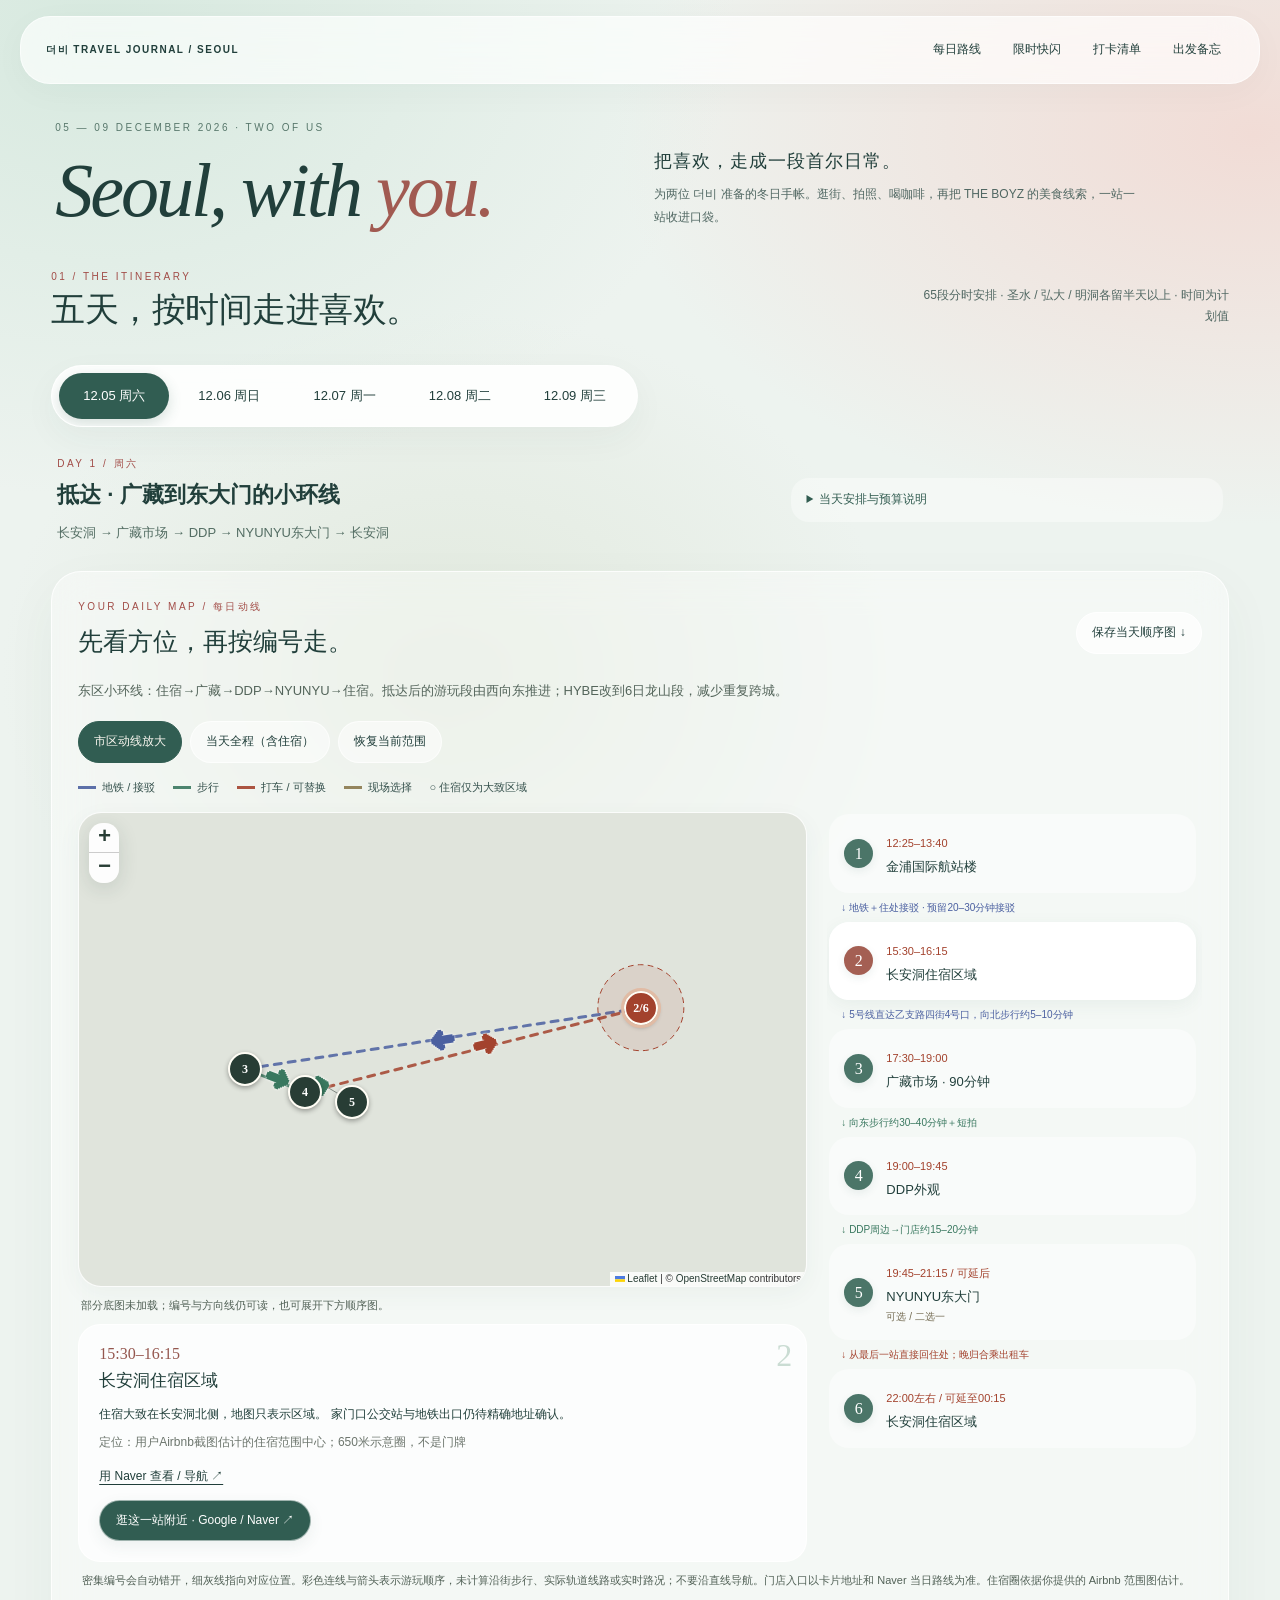
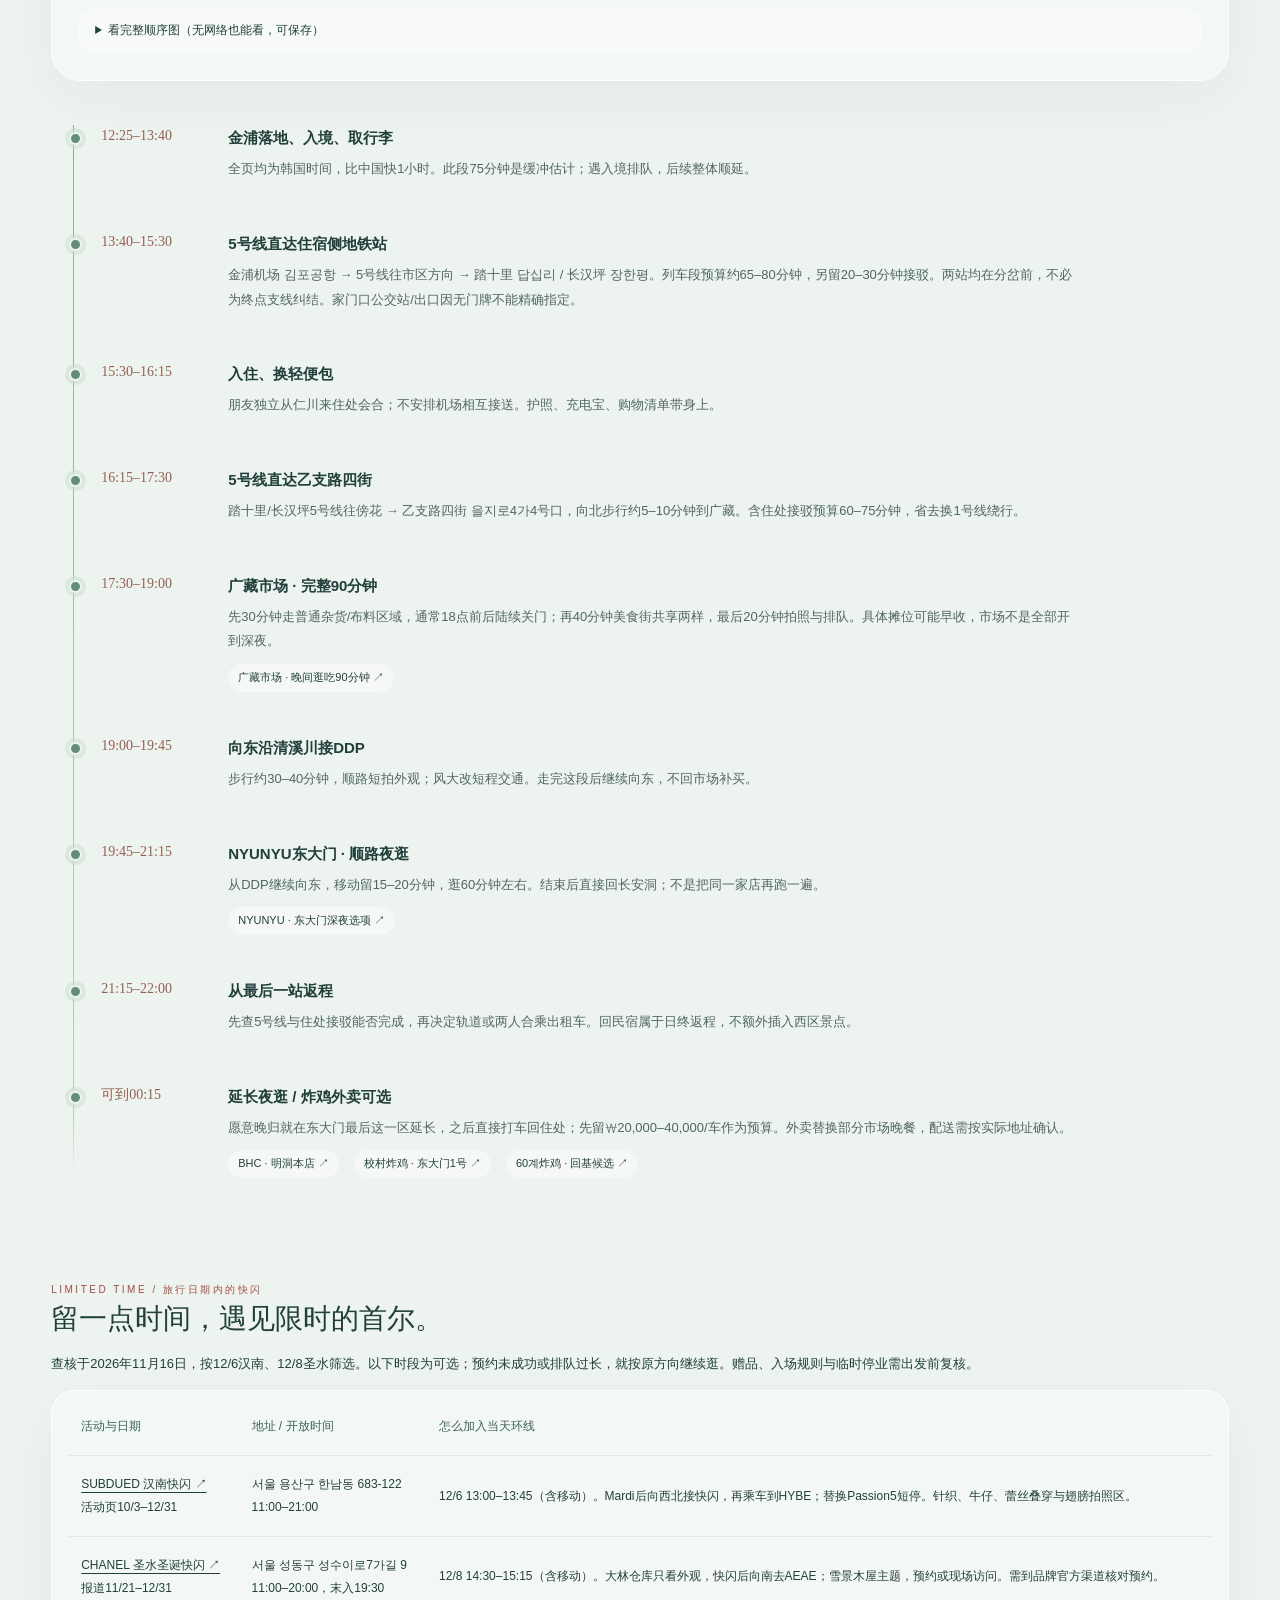
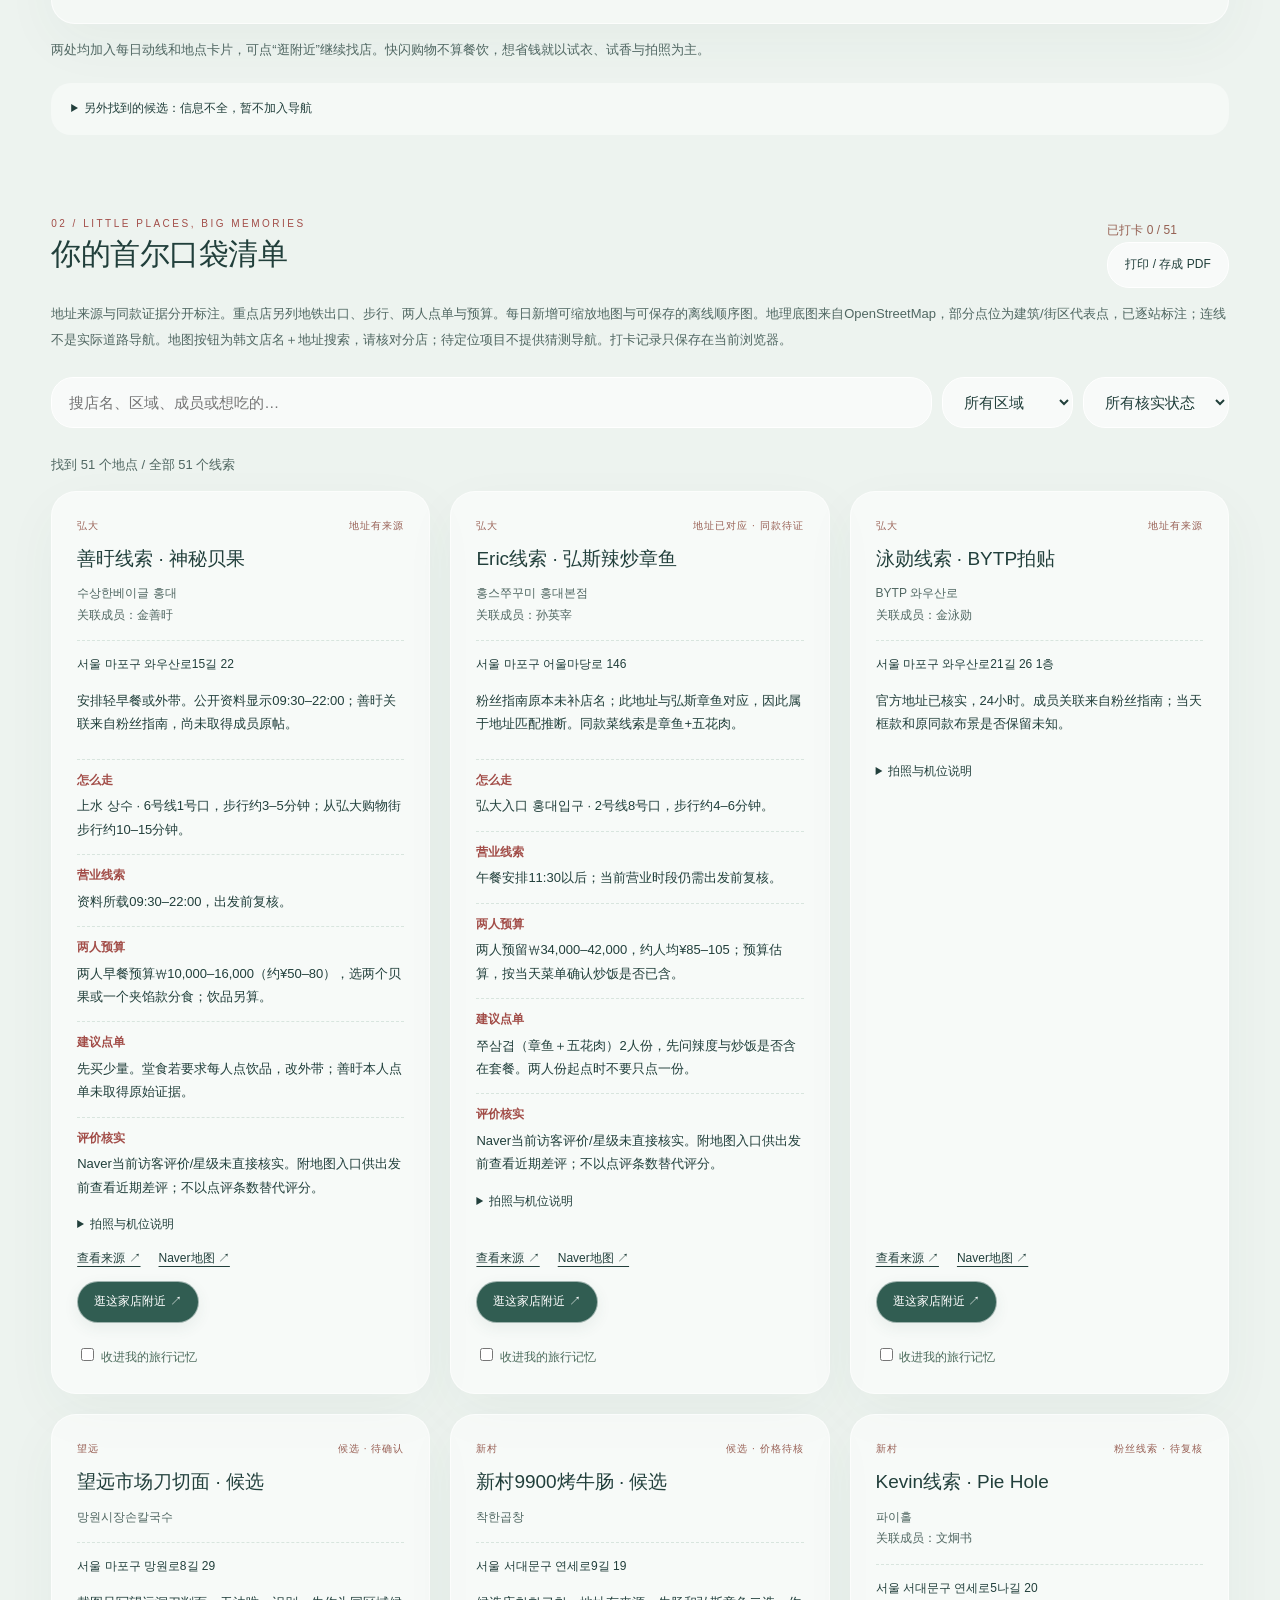
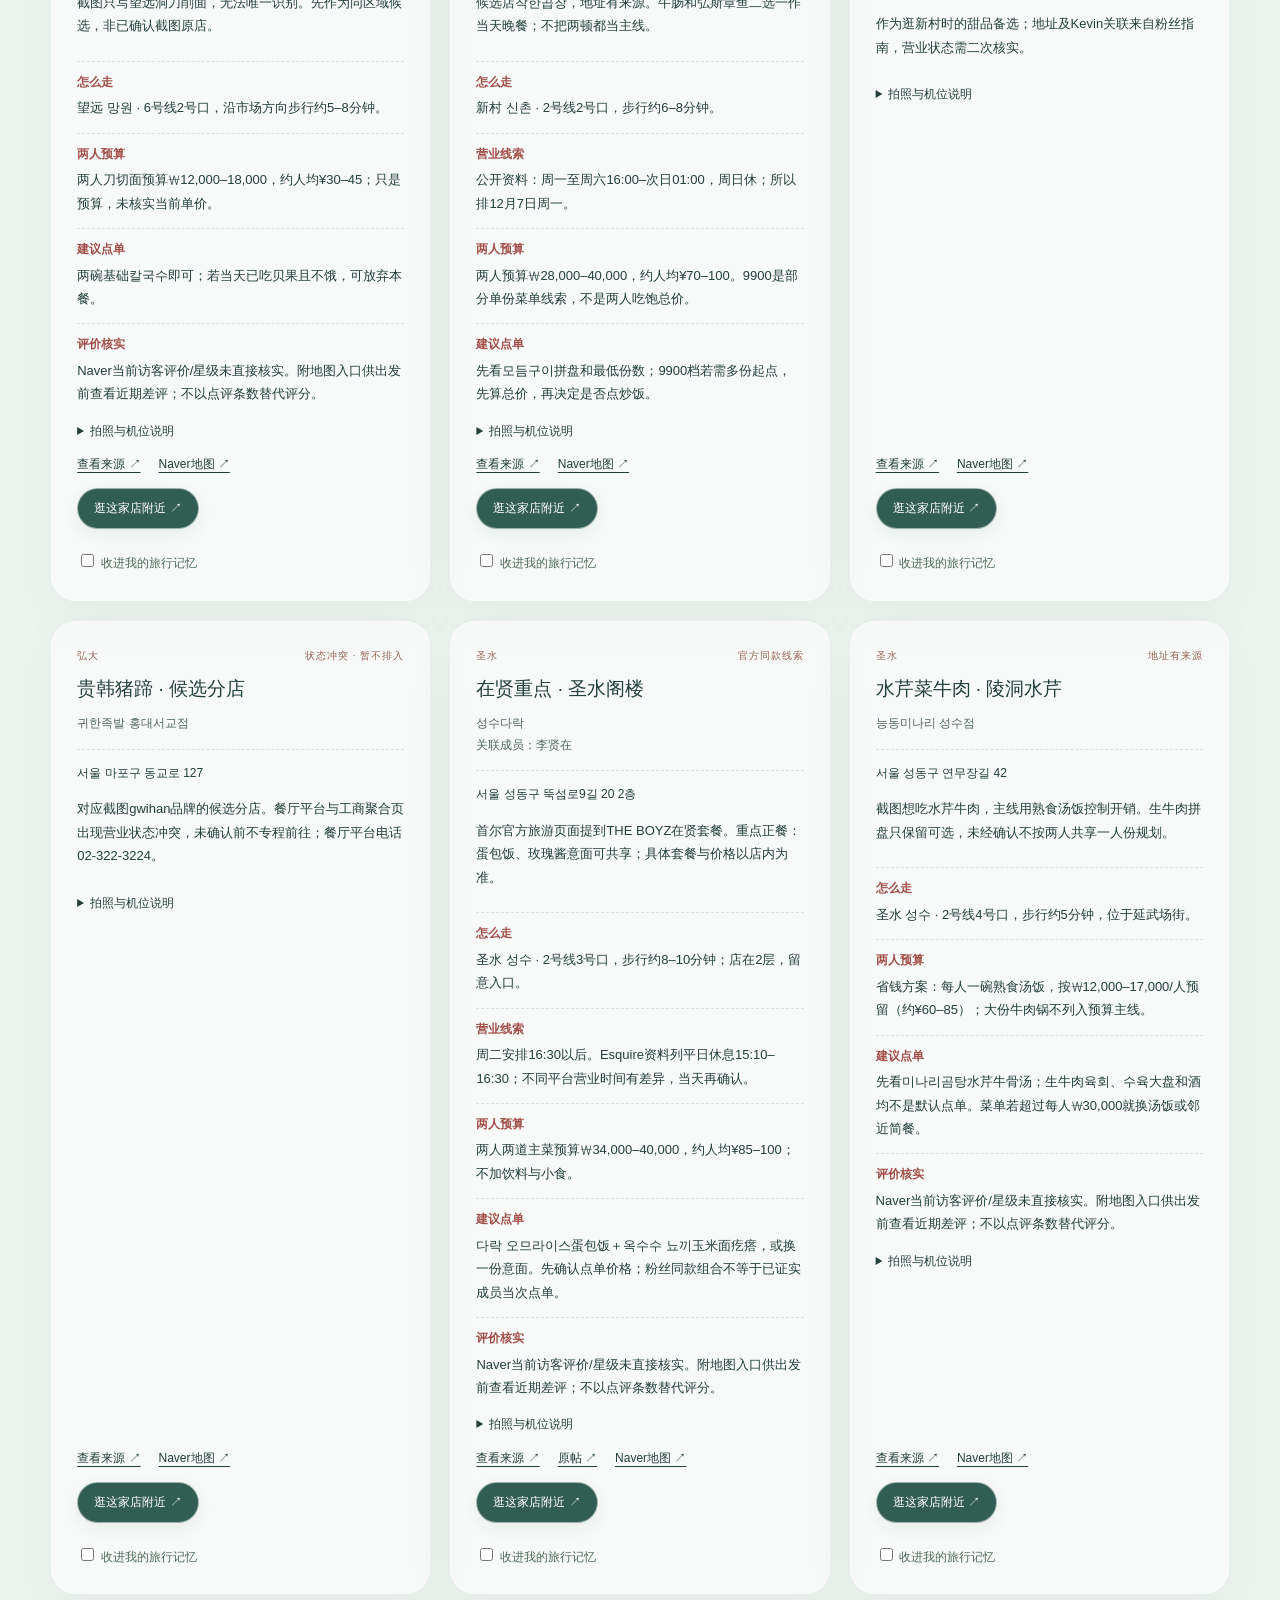
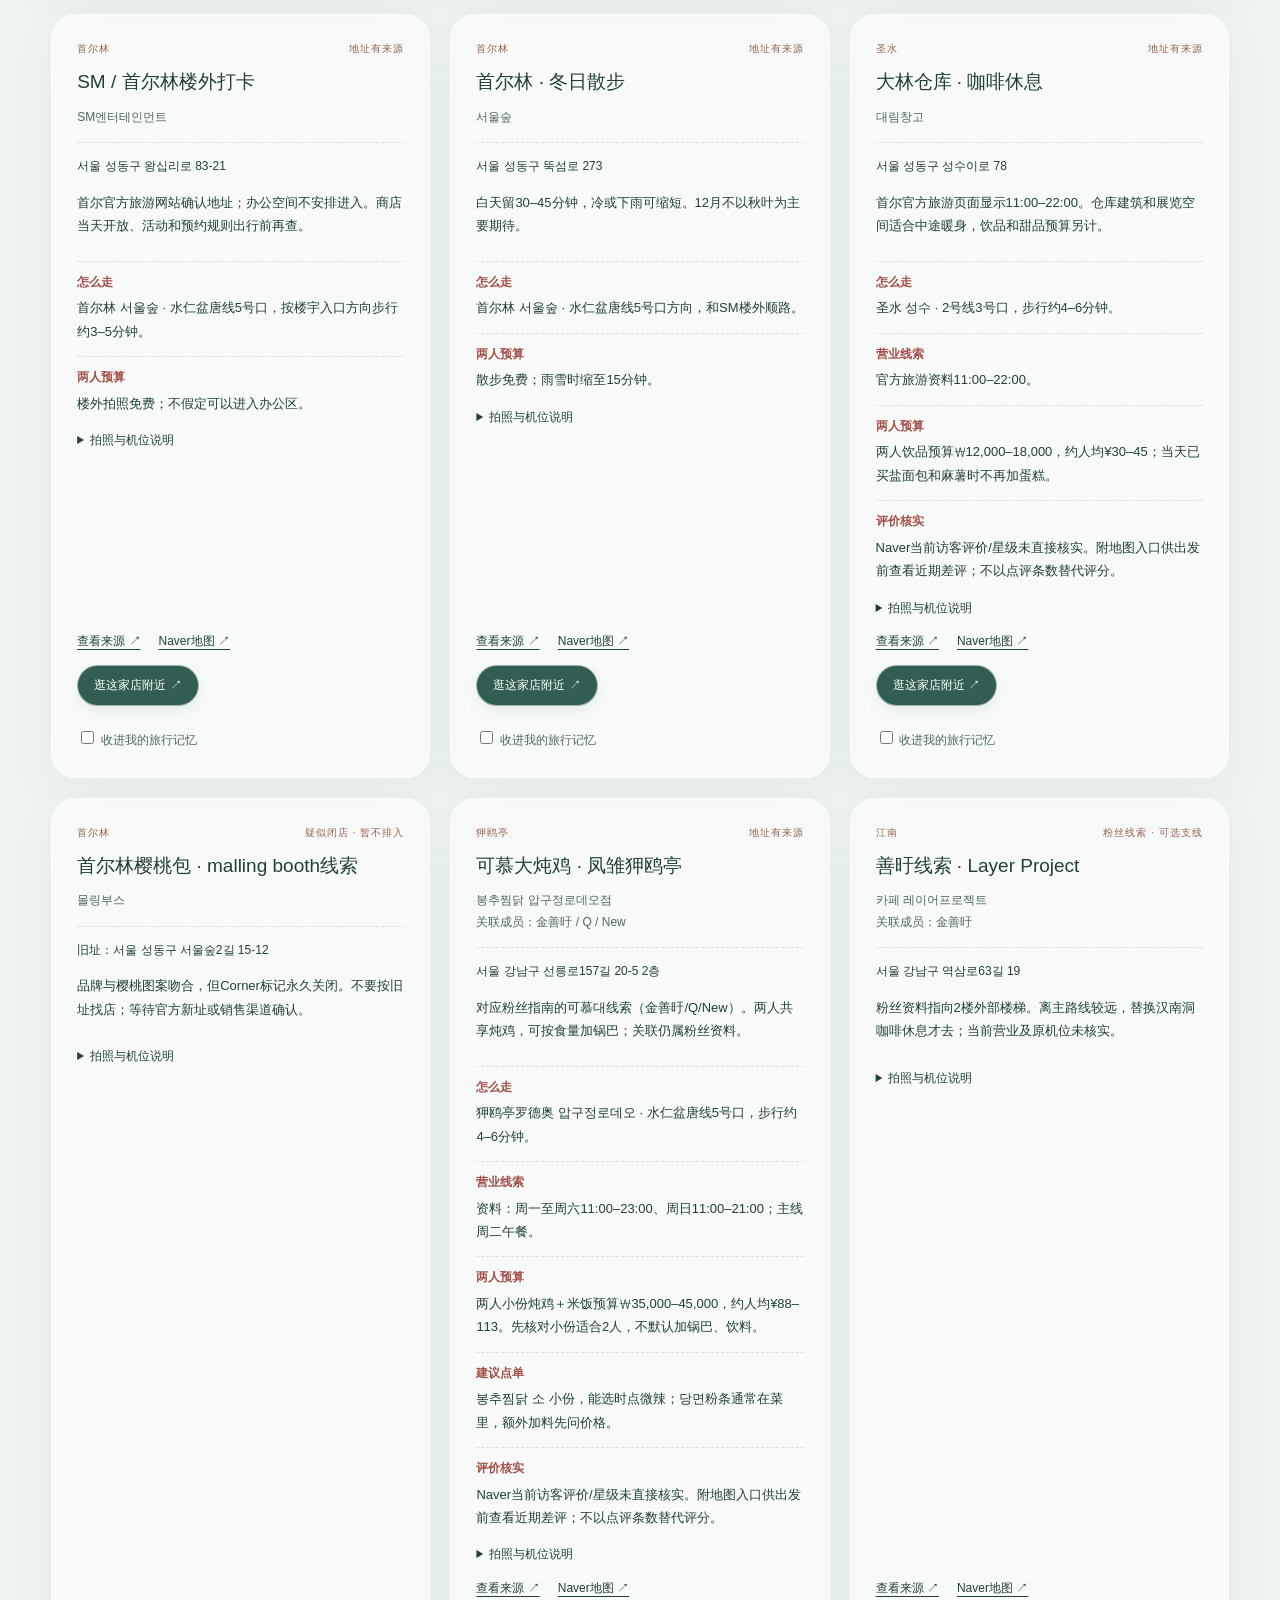
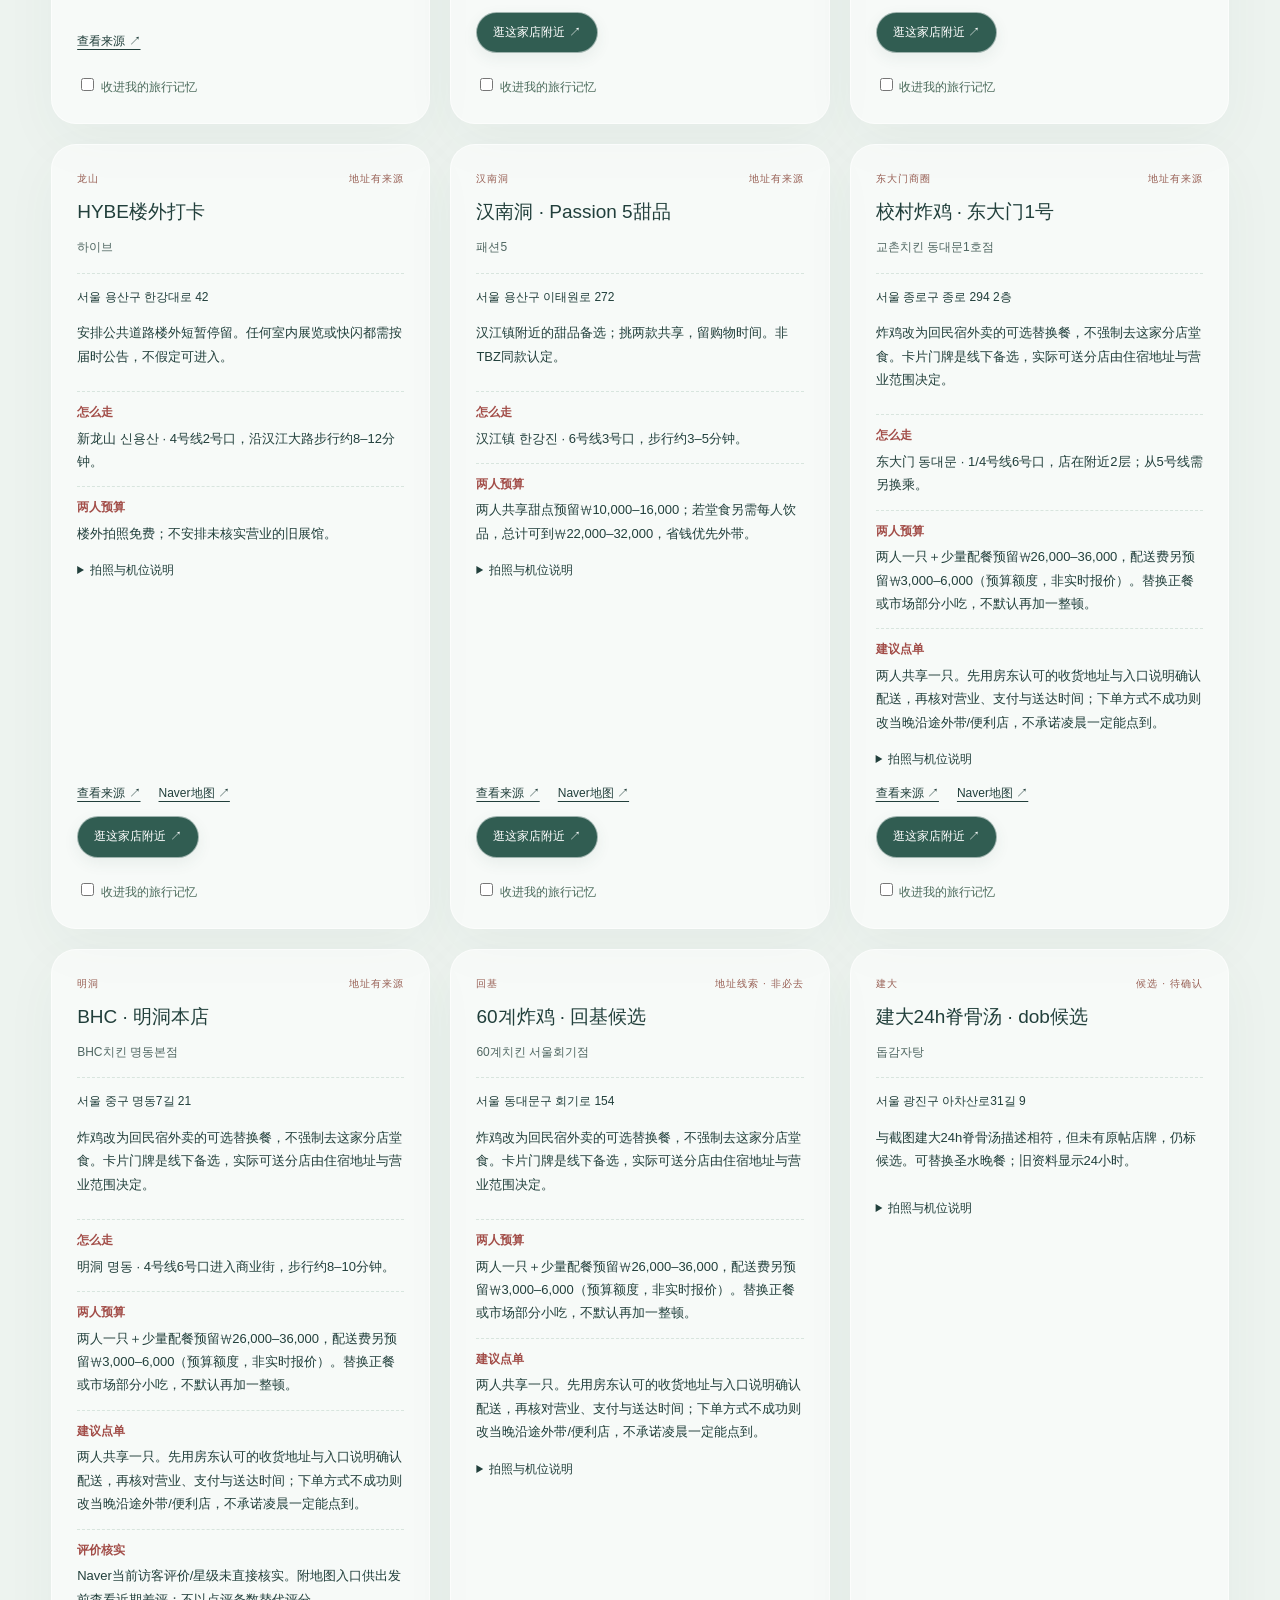
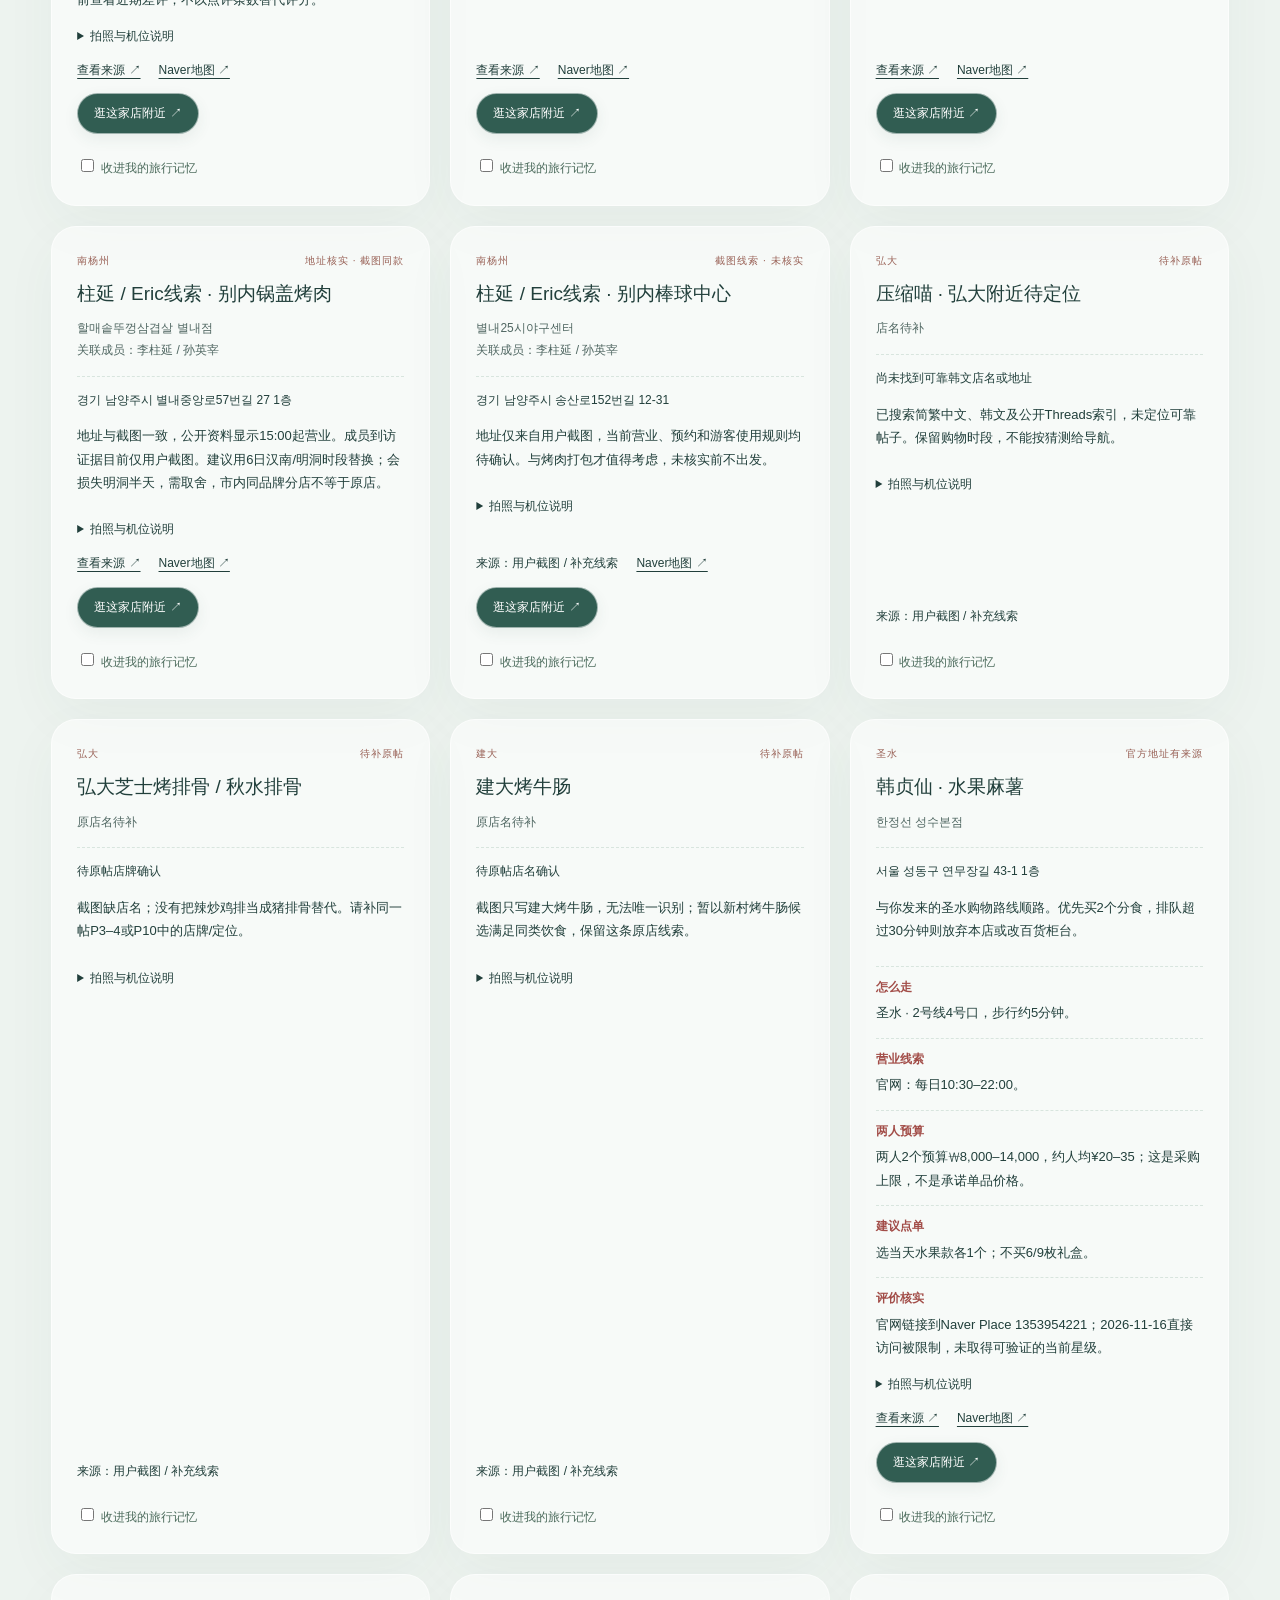
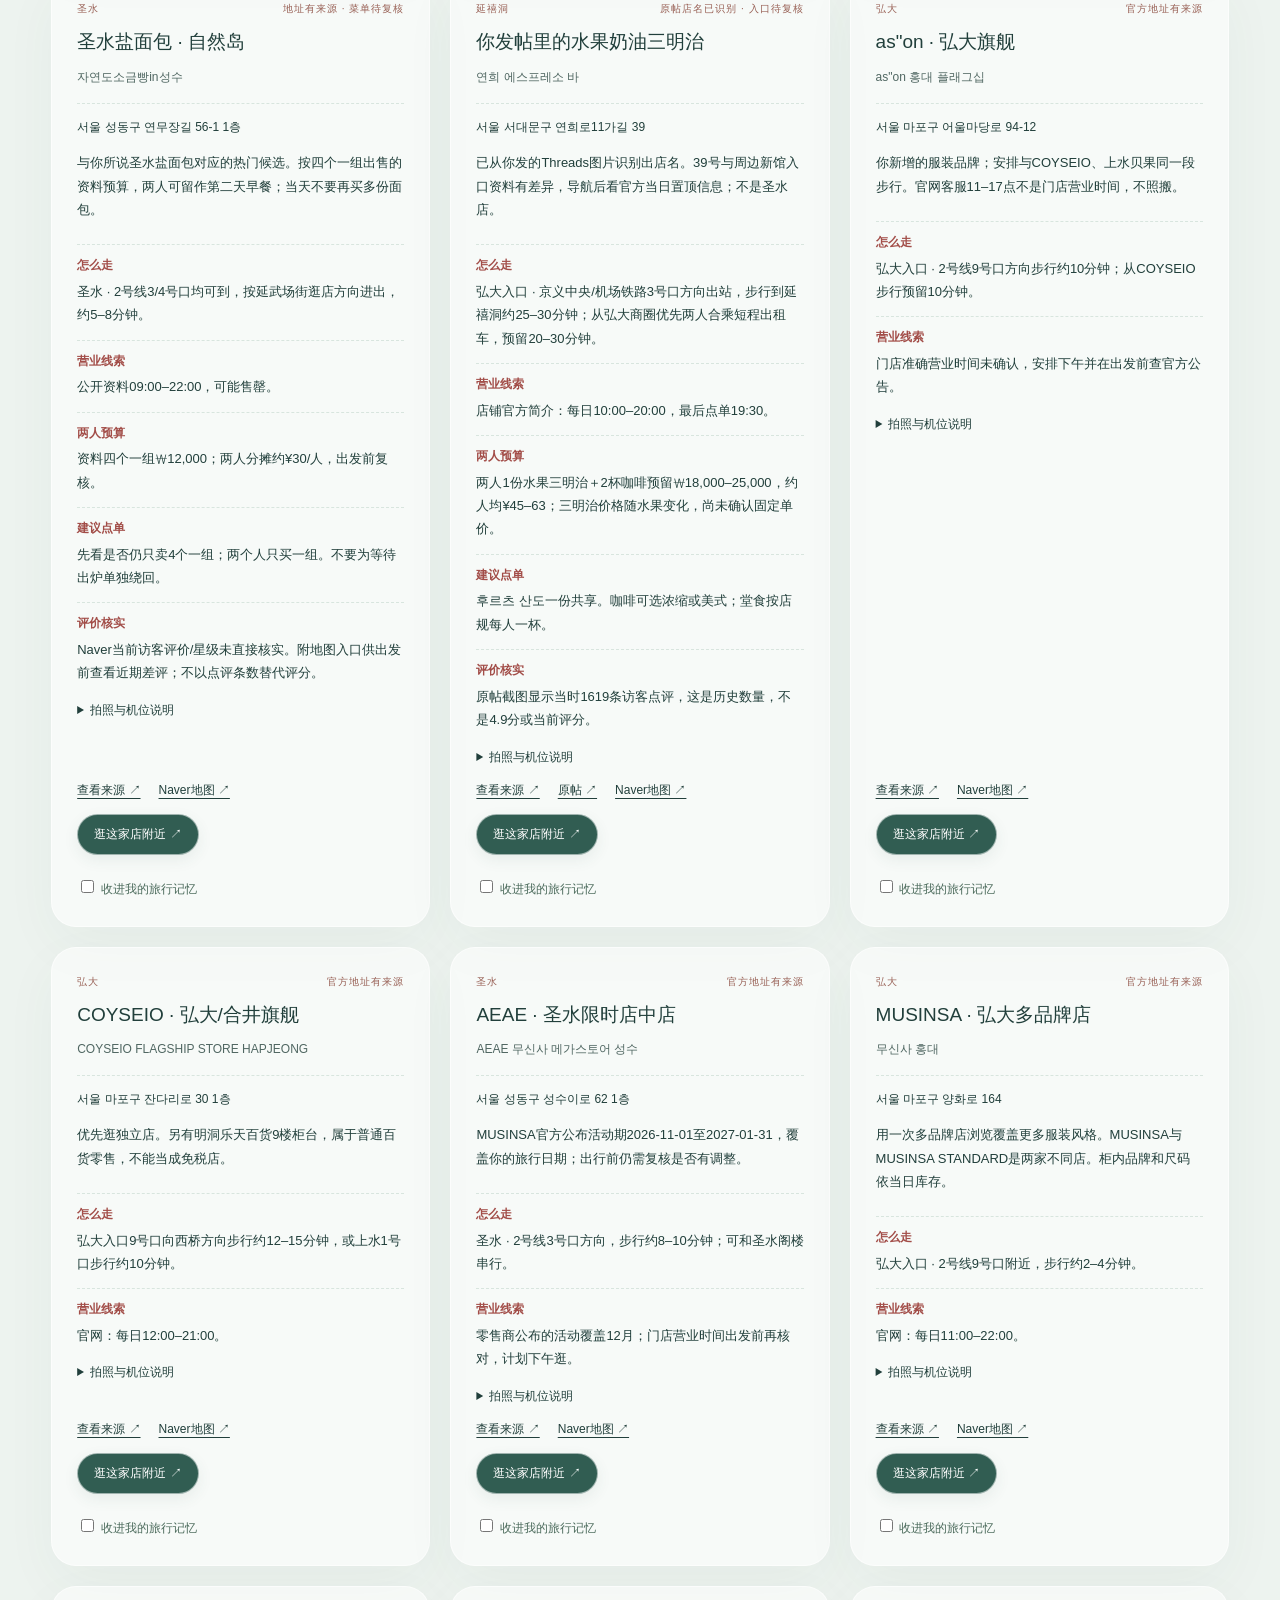
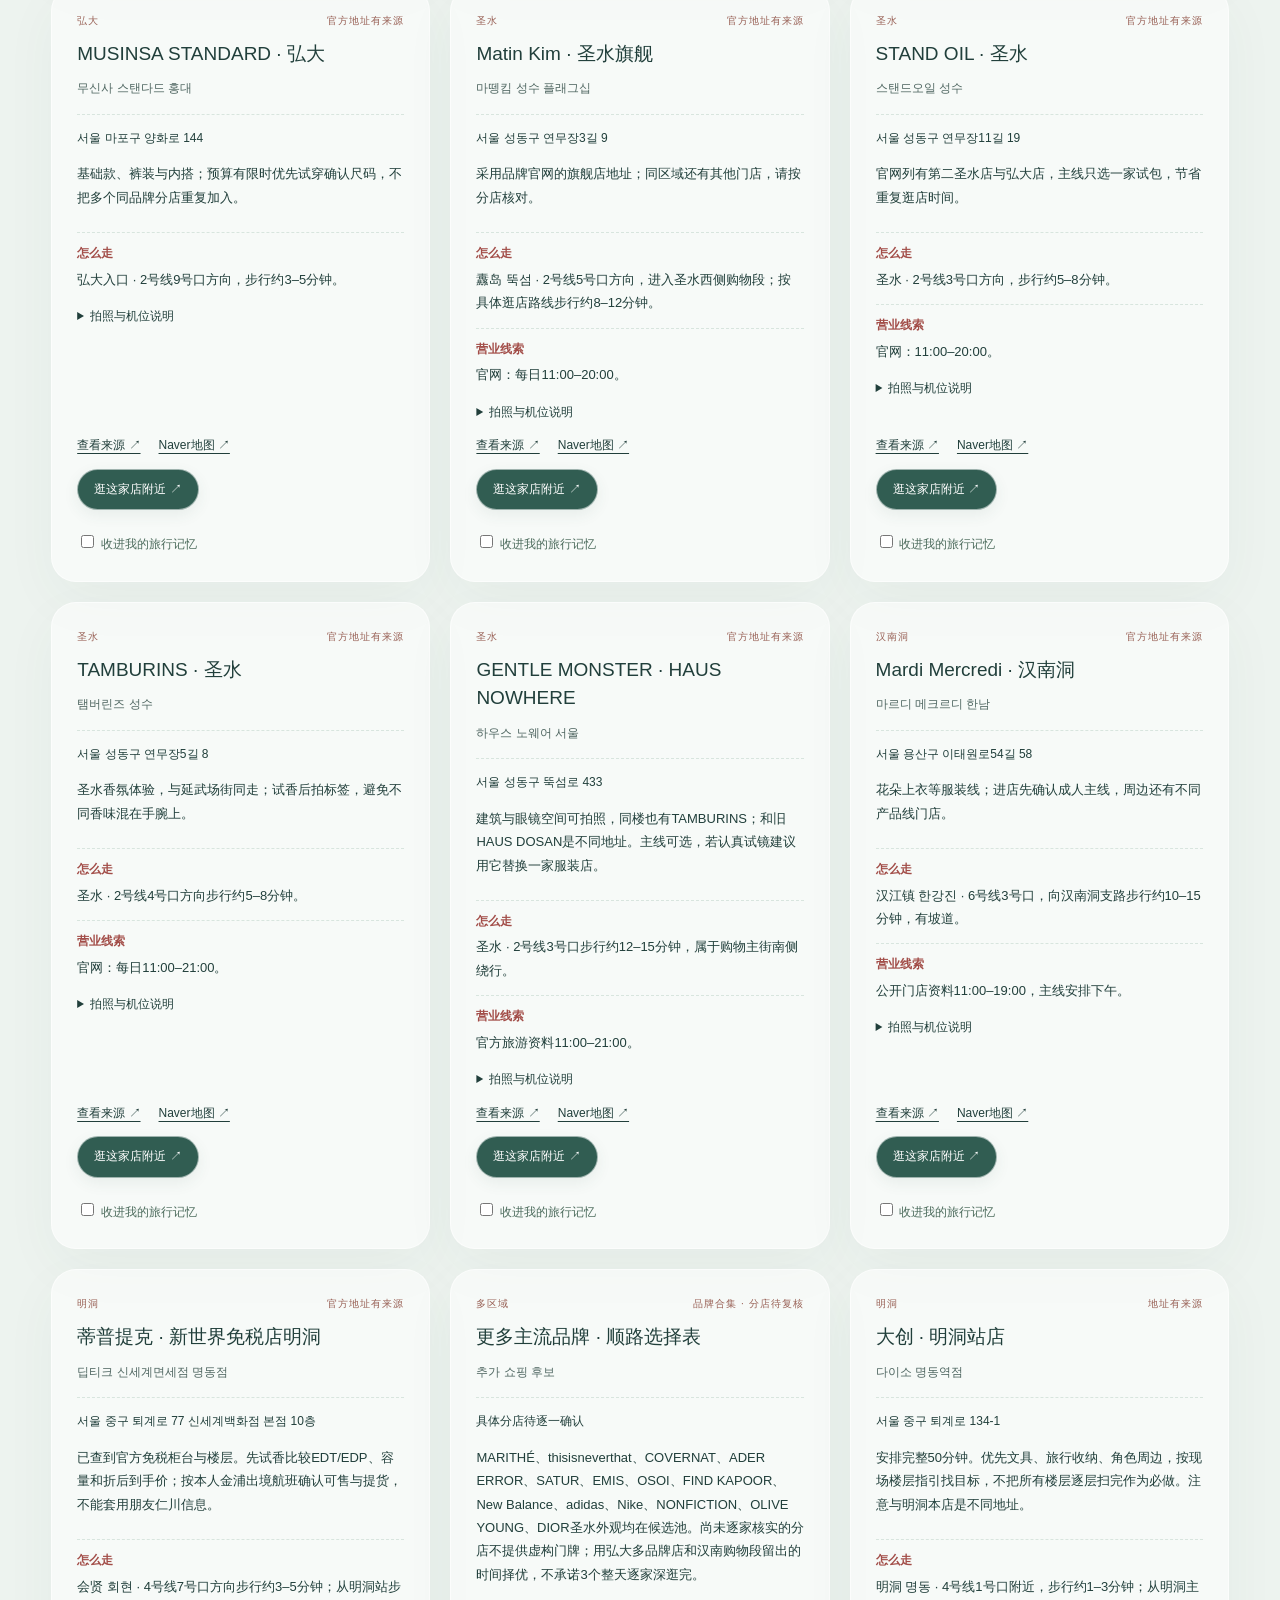
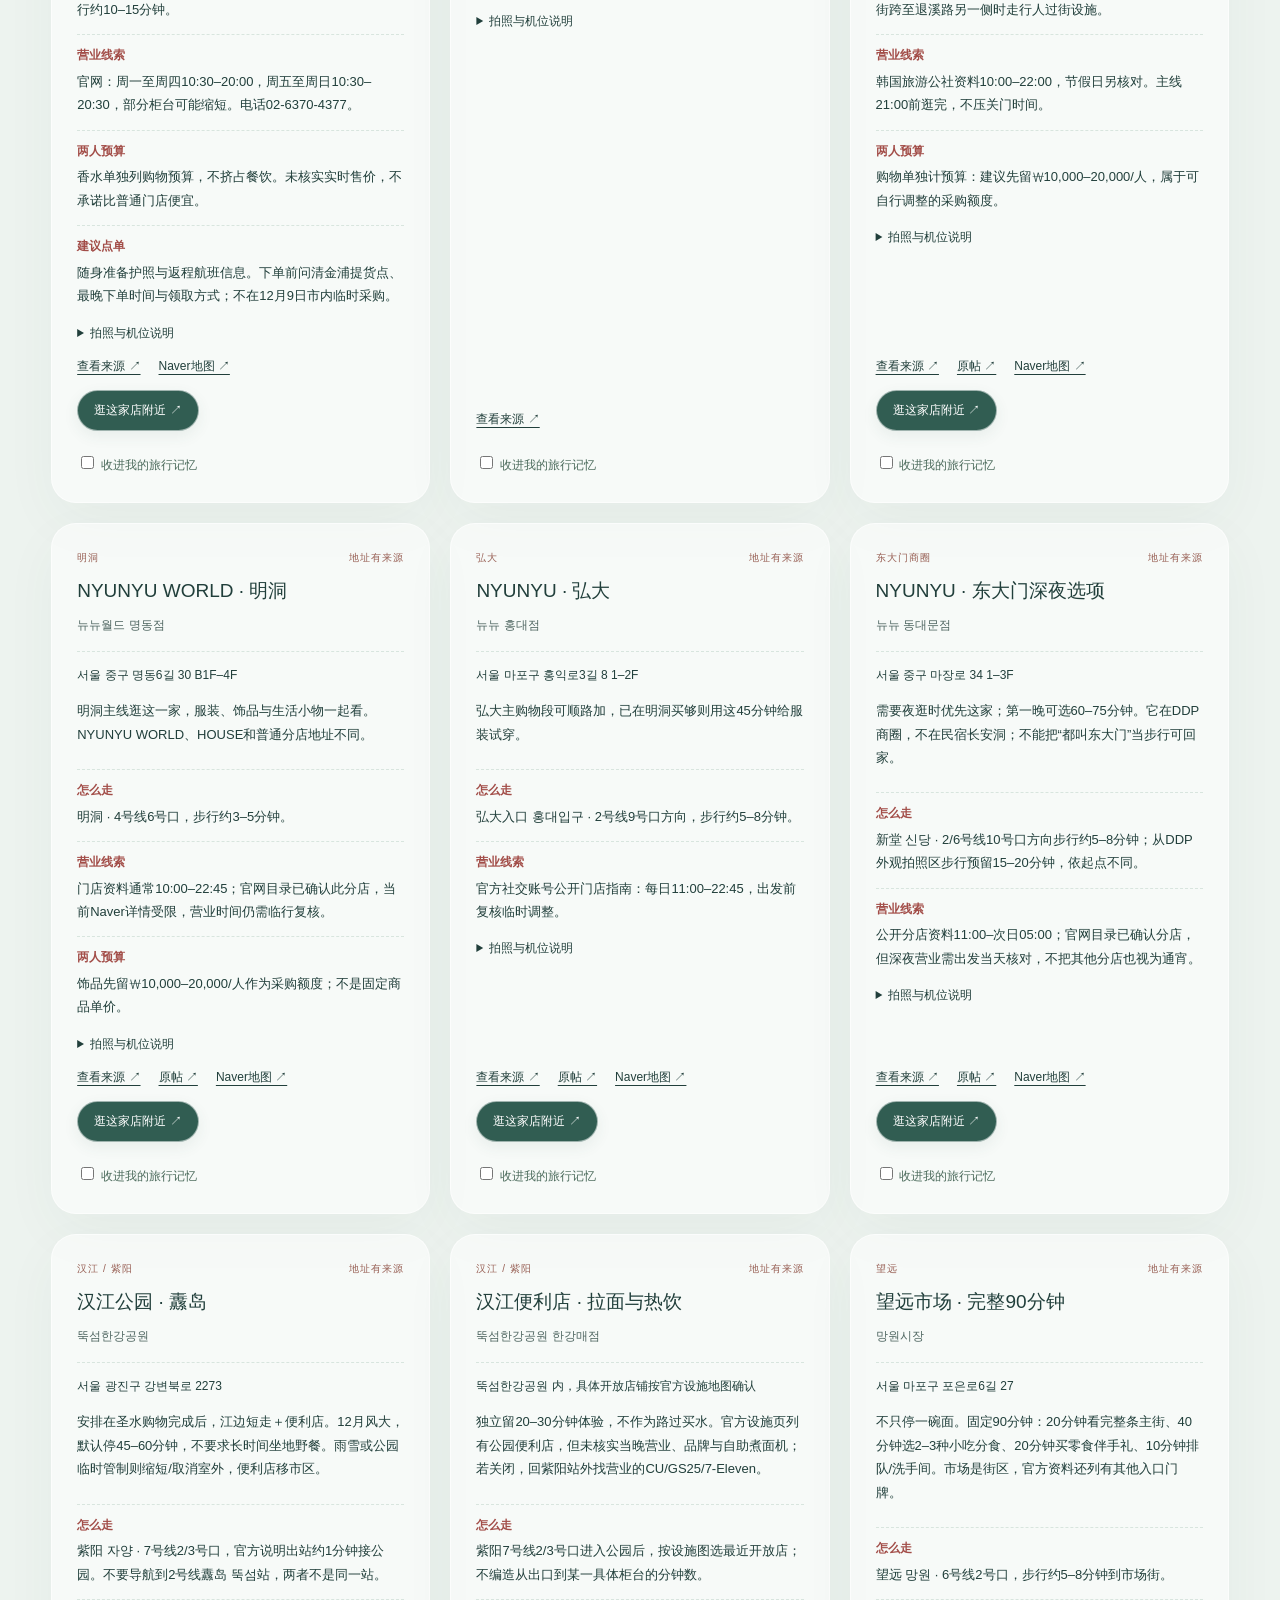
==== commit 6004cb65: "Refresh with frosted glass UI and prioritize daily routes and maps" ====
--- a/index.html
+++ b/index.html
@@ -1,4 +1,4 @@
-<!doctype html><html lang="zh-CN"><head><meta charset="utf-8"><meta name="viewport" content="width=device-width,initial-scale=1"><meta name="theme-color" content="#f4efe5"><title>Seoul, with you · 더비的首尔手帐</title><style>
+<!doctype html><html lang="zh-CN"><head><meta charset="utf-8"><meta name="viewport" content="width=device-width,initial-scale=1"><meta name="theme-color" content="#edf3ef"><title>Seoul, with you · 더비的首尔手帐</title><style>
 :root{--paper:#f4efe5;--ink:#283d35;--red:#a3422d;--line:#d5d2c5;--mute:#667169}*{box-sizing:border-box}html{scroll-behavior:smooth}body{margin:0;background:var(--paper);color:var(--ink);font:15px/1.8 'Microsoft YaHei','PingFang SC',sans-serif}a{color:inherit;text-underline-offset:4px}button,input,select{font:inherit}button,a,input,select{touch-action:manipulation}button{cursor:pointer;color:inherit}header{padding:19px 5vw;border-bottom:1px solid var(--line);display:flex;justify-content:space-between;align-items:center;font-size:12px;letter-spacing:2px}nav{display:flex;gap:24px}main{max-width:1260px;margin:auto;padding:0 5vw}.hero{padding:62px 0 40px;position:relative}.eyebrow{font-size:11px;letter-spacing:3px;color:var(--red)}h1{font:italic clamp(64px,10vw,132px)/.95 Georgia,serif;letter-spacing:-5px;margin:27px 0 22px;font-weight:normal}h1 em{color:var(--red)}h2{font:normal 30px/1.4 Georgia,'Microsoft YaHei',serif;margin:0 0 12px}h3{font-size:20px;line-height:1.5;margin:10px 0}.hero-bottom{display:flex;justify-content:space-between;gap:35px;align-items:end}.hero p{max-width:590px;color:var(--mute)}.stamp{border:1px solid var(--red);color:var(--red);transform:rotate(-7deg);padding:15px 25px;text-align:center;line-height:1.6;letter-spacing:3px}.stamp strong{font:36px Georgia}.strip{display:grid;grid-template-columns:repeat(4,1fr);border-top:1px solid var(--ink);border-bottom:1px solid var(--ink);margin:10px 0 38px}.strip div{padding:17px 8px;border-right:1px solid var(--line)}.strip small{display:block;color:var(--mute);font-size:11px}.notice{border-left:3px solid var(--red);padding:14px 20px;background:#eae5da;margin:20px 0;font-size:13px}.section{padding:35px 0;border-bottom:1px solid var(--line)}.section-head{display:flex;justify-content:space-between;gap:18px;align-items:start}.small{font-size:12px;color:var(--mute)}.tabs{position:sticky;top:0;background:var(--paper);z-index:4;display:flex;gap:8px;padding:14px 0;border-bottom:1px solid var(--line);overflow:auto}.tabs button,.filters button,.action{border:1px solid var(--line);background:transparent;border-radius:0;padding:9px 15px;white-space:nowrap;text-decoration:none}.tabs button[aria-selected=true],.filters button.active{background:var(--ink);color:var(--paper);border-color:var(--ink)}.day{display:none;padding:26px 0}.day.active{display:block}.dayintro{display:grid;grid-template-columns:1fr 1fr;gap:30px;padding-bottom:25px}.route{font:italic 26px/1.7 Georgia,'Microsoft YaHei',serif}.timeline{border-top:1px solid var(--line)}.stop{display:grid;grid-template-columns:90px 1fr;gap:14px;padding:22px 0;border-bottom:1px solid var(--line)}.time{font:19px Georgia;color:var(--red)}.stop p{margin:6px 0;color:var(--mute)}.stop a{font-size:12px;margin-right:15px}.tools{display:flex;gap:10px;flex-wrap:wrap;margin:24px 0}.tools input{flex:1;min-width:200px}.tools input,.tools select{padding:12px;background:transparent;border:1px solid var(--line);color:var(--ink)}.grid{display:grid;grid-template-columns:repeat(3,1fr);gap:16px}.card{border:1px solid var(--line);padding:22px;display:flex;flex-direction:column;background:#f9f6ef;min-width:0}.card.done{opacity:.65}.meta{font-size:10px;letter-spacing:1px;color:var(--red);display:flex;justify-content:space-between;gap:10px}.kr{font-size:12px;color:var(--mute);margin-bottom:14px}.addr{font-size:12px;border-top:1px dashed var(--line);padding-top:13px;overflow-wrap:anywhere}.card p{font-size:13px}.card .links{margin-top:auto;display:flex;gap:16px;padding-top:12px;font-size:12px}.card label{font-size:12px;margin-top:14px}.card details{font-size:12px;margin-top:12px}summary{cursor:pointer}details p{color:var(--mute)}.empty{padding:30px}.notes{display:grid;grid-template-columns:1fr 1fr;gap:30px}.notes p{color:var(--mute);font-size:13px}.check{font-size:12px;color:var(--red)}footer{padding:35px 5vw;font-size:11px;color:var(--mute);text-align:center}button:focus-visible,a:focus-visible,input:focus-visible,select:focus-visible{outline:3px solid var(--red);outline-offset:3px}@media(max-width:760px){header{font-size:10px}nav{gap:12px}.hero{padding-top:40px}h1{letter-spacing:-3px}.hero-bottom{align-items:start}.stamp{padding:10px;font-size:10px}.stamp strong{font-size:25px}.strip{grid-template-columns:1fr 1fr}.strip div{border-bottom:1px solid var(--line)}.grid{grid-template-columns:1fr}.dayintro,.notes{grid-template-columns:1fr;gap:8px}.stop{grid-template-columns:65px 1fr}.section-head{display:block}.hero p{font-size:13px}.tools select{max-width:100%}}@media print{.tabs,.tools,.card label,nav,.action{display:none}.day{display:block!important}.grid{grid-template-columns:1fr 1fr}.card,.stop{break-inside:avoid}body{background:white;font-size:11px}.hero{padding:20px 0}h1{font-size:65px}.stamp{display:none}}
 .fact{border-top:1px dashed var(--line);padding:10px 0 0;margin-top:10px;font-size:12px}.fact b{color:var(--red)}.fact p{margin:3px 0}.budgettable{border-collapse:collapse;width:100%;font-size:13px}.budgettable td,.budgettable th{text-align:left;padding:12px 8px;border-bottom:1px solid var(--line)}.tablewrap{overflow:auto}.stop .time{overflow-wrap:anywhere;font-size:16px}.links{flex-wrap:wrap}@media(max-width:760px){.stop{grid-template-columns:82px 1fr}.time{font-size:15px}.budgettable{min-width:470px}}
-</style><link rel="stylesheet" href="vendor/leaflet.css?v=20261116-maps1"><link rel="stylesheet" href="route-map.css?v=20261116-maps1"><link rel="stylesheet" href="nearby.css?v=20261116-nearby1"></head><body><header><span>더비 TRAVEL JOURNAL / SEOUL</span><nav><a href="#journey">每日路线</a><a href="#popups">限时快闪</a><a href="#places">打卡清单</a><a href="#practical">出发备忘</a></nav></header><main><section class="hero"><div class="eyebrow">05 — 09 DECEMBER 2026 · TWO OF US</div><h1>Seoul,<br>with <em>you.</em></h1><div class="hero-bottom"><div><h2>把喜欢，走成一段首尔日常。</h2><p>为两位 더비 准备的冬日手帐。逛街、拍照、喝咖啡，再把 THE BOYZ 的美食线索，一站一站收进口袋。</p><p class="small">李贤在 · 金善旴 · 金泳勋 · 李柱延 · 孙英宰<br>逛街拍照优先 / 三大商圈各留半天 / 汉江、传统市场与夜宵</p></div><div class="stamp">SEOUL<br><strong>12.05<br>12.09</strong><br>WITH THE B</div></div></section><div class="strip"><div><small>BASE CAMP</small>长安洞 · 公交接地铁</div><div><small>YOUR FLIGHT</small>金浦 · 12:25 到 / 13:30 返</div><div><small>YOUR FRIEND</small>仁川 · 各自前往住宿</div><div><small>THE PACE</small>3 个整天 + 抵达夜</div></div><div class="notice"><b>住宿定位提醒</b>　东大门区长安洞 ≠ DDP东大门商圈。下面交通为区域估算，暂按民宿公交接长汉坪/踏十里站，通常每程另留20–30分钟接驳与候车；新截图显示住宿在长安洞北侧、首尔市立大学东南侧一带；地图用650米示意圈标注，并非精确门牌。仍以踏十里/长汉坪接驳方案预留时间，家门口公交号与出口待确认。全页采用韩国当地时间（比中国快1小时），航班时间暂按机票当地时间。</div><section id="budget" class="section"><div class="eyebrow">YOUR BUDGET / 每人每餐 ¥20–150</div><h2>每一餐，都把花费算明白。</h2><p>按你说的预算，先理解为每人每餐人民币20–150元，主餐优先¥40–100。为了好心算，下表暂用<strong>₩1,000≈¥5作为规划换算系数</strong>，不是实时汇率；以韩元菜单与实际支付为准。正餐、咖啡、甜品都计入每日餐饮。</p><div class="tablewrap"><table class="budgettable"><thead><tr><th>日期</th><th>餐饮重点</th><th>每人目标</th><th>两人目标</th></tr></thead><tbody><tr><td>12/5</td><td>广藏市场轻食＋可选炸鸡外卖</td><td>¥80–150</td><td>¥160–300</td></tr><tr><td>12/6</td><td>炖鸡＋明洞简餐/外卖＋少量甜品</td><td>¥130–180</td><td>¥260–360</td></tr><tr><td>12/7</td><td>望远市场＋三明治＋章鱼或牛肠</td><td>¥140–200</td><td>¥280–400</td></tr><tr><td>12/8</td><td>圣水阁楼＋水芹汤饭＋共享甜食</td><td>¥170–220</td><td>¥340–440</td></tr><tr><td>12/9</td><td>早餐或机场简餐</td><td>¥20–40</td><td>¥40–80</td></tr><tr><th>全程</th><th>预算目标，按取舍浮动</th><th>¥540–790</th><th>¥1,080–1,580</th></tr></tbody></table></div><p class="small">不含机酒、交通、衣服、香水。圣水是最高的一天；如果要把全程再压低，取消大林仓库咖啡、韩贞仙与盐面包二选一，并用汤饭替换阁楼，可少花约¥80–150/人。三明治支线出租车另算；便利店若点完整拉面餐、或外卖多加配送费，需额外计入，不能叠加后仍声称总额不变。每餐¥150是上限，不是每餐目标。</p><div class="notice"><b>防止小钱越加越多</b>　两人共享一只炸鸡、一份小炖鸡、一份水果三明治；韩贞仙先买2个，盐面包最多一组。进咖啡店堂食需尊重每人点饮品等店规，想省钱就外带。烤肉/章鱼的最低起点份数必须先问清。</div></section><section class="section" id="protected"><div class="eyebrow">HALF A DAY, REALLY / 购物与市场保护时段</div><h2>把时间留足，再加夜晚。</h2><div class="tablewrap"><table class="budgettable"><thead><tr><th>区域</th><th>固定安排</th><th>时间怎么留</th></tr></thead><tbody><tr><td>明洞 · 12/6</td><td>15:15–21:15</td><td>约6小时，西北侧进、南侧出；大创最后逛</td></tr><tr><td>弘大 · 12/7</td><td>13:30–20:15</td><td>约6小时45分本地逛店/拍贴；新村晚餐在之后</td></tr><tr><td>圣水 · 12/8</td><td>11:00–18:30</td><td>购物区7.5小时，含两餐与步行；从西向东南，汉江在最后</td></tr><tr><td>望远市场 · 12/7</td><td>11:15–12:45</td><td>完整90分钟，刀切面与小吃就在此段内</td></tr><tr><td>广藏市场 · 12/5</td><td>17:30–19:00</td><td>90分钟：先看普通店，18点后主要逛美食街</td></tr><tr><td>汉江＋便利店 · 12/8</td><td>19:10–20:30</td><td>30分钟买热饮/拉面，50分钟江边小环走，恶劣天气缩短</td></tr></tbody></table></div><p class="small">这里“半天”按商圈内连续约6–7.5小时留白，已把用餐和移动算进去；不是净试衣6小时。买东西尽量在当时决定，不再返回前一家店补买。店铺会打烊，凌晨回去主要延长夜景、便利店与深夜店，不把20点关闭的服装店排到23点。</p><div class="notes"><div><h3>夜归怎么走，花费另列</h3><p>常规回程先查能否完成全部换乘与住宿接驳。选择留到23:30–00:00后，按两人合乘出租车规划：东大门/汉江一带到长安洞先留₩20,000–40,000/车，弘大/新村先留₩30,000–60,000/车。均为预算余量，不是已取得的路线报价。</p><p>首尔普通中型出租车22:00–23:00及02:00–04:00通常加收20%，23:00–02:00加收40%。若有两次深夜打车，额外留两人合计₩50,000–100,000（按规划换算约¥250–500），不从餐饮钱里扣。想省车费可早点坐轨道返回，在民宿内吃外卖。</p><p><a href="https://news.seoul.go.kr/traffic/archives/1659" target="_blank" rel="noopener">首尔市官方出租车费率 ↗</a></p></div><div><h3>炸鸡外卖与便利店</h3><p>炸鸡不再占专门探店时段：BHC、校村、60계选一种共享。配送可用性由实际住址、可送门店、支付方式和当晚营业决定；先核对再下单。不能配送时，改沿途外带或便利店。</p><p>汉江便利店和回住处前买早餐是两个不同用途。江边留20–30分钟体验拉面/热饮；当晚已吃汤饭则只选小食，避免花两份晚餐钱。园内哪家店开门和是否有煮面机器尚未确认，提供官方设施图，不虚构24小时营业。</p></div></div></section><div class="notice"><b>商圈顺序已调整：明洞 → 弘大 → 圣水</b>　12/5抵达后广藏→DDP→东大门；12/6狎鸥亭→汉南快闪→HYBE→明洞；12/7延禧→望远→上水→弘大→新村；12/8圣水从西北向东南，CHANEL快闪后接汉江。每个商圈保留至少半天。部分入口和过街仍会有短距离折返，动线连线不等于逐米人行导航。</div><div class="notice"><b>临时想逛附近？</b>　点每日地图的编号，再点“逛这一站附近”；也可以从下方地点卡片进入。弹窗内可切换咖啡、甜品、衣服、美食与便利店，在 Google 地图上看周边店铺，也可打开 Naver 搜索。先看方位再决定是否顺路加入；营业、评价与价格请在平台店铺页确认。Google 地图需网络访问，如未载入可用完整地图链接。</div><section id="journey" class="section"><div class="section-head"><div><div class="eyebrow">01 / THE ITINERARY</div><h2>五天，按时间走进喜欢。</h2></div><span class="small">65段分时安排 · 圣水 / 弘大 / 明洞各留半天以上 · 时间为计划值</span></div><div class="tabs" role="tablist" aria-label="选择旅行日期" id="tabs"></div><div id="days"></div></section><section class="section" id="popups"><div class="eyebrow">LIMITED TIME / 旅行日期内的快闪</div><h2>留一点时间，遇见限时的首尔。</h2><p>查核于2026年11月16日，按12/6汉南、12/8圣水筛选。以下时段为可选；预约未成功或排队过长，就按原方向继续逛。赠品、入场规则与临时停业需出发前复核。</p><div class="tablewrap"><table class="budgettable"><thead><tr><th>活动与日期</th><th>地址 / 开放时间</th><th>怎么加入当天环线</th></tr></thead><tbody><tr><td><a href="https://www.musinsa.com/content/1555514743777354996" target="_blank" rel="noopener">SUBDUED 汉南快闪 ↗</a><br>活动页10/3–12/31</td><td>서울 용산구 한남동 683-122<br>11:00–21:00</td><td>12/6 13:00–13:45（含移动）。Mardi后向西北接快闪，再乘车到HYBE；替换Passion5短停。针织、牛仔、蕾丝叠穿与翅膀拍照区。</td></tr><tr><td><a href="https://www.marieclairekorea.com/beauty/2026/11/chanel-beauty-6/" target="_blank" rel="noopener">CHANEL 圣水圣诞快闪 ↗</a><br>报道11/21–12/31</td><td>서울 성동구 성수이로7가길 9<br>11:00–20:00，末入19:30</td><td>12/8 14:30–15:15（含移动）。大林仓库只看外观，快闪后向南去AEAE；雪景木屋主题，预约或现场访问。需到品牌官方渠道核对预约。</td></tr></tbody></table></div><p class="small">两处均加入每日动线和地点卡片，可点“逛附近”继续找店。快闪购物不算餐饮，想省钱就以试衣、试香与拍照为主。</p><details><summary>另外找到的候选：信息不全，暂不加入导航</summary><p>Deepp运动鞋快闪：<a href="https://popupnow.plentyer.com/p/딥-deepp-팝업스토어/" target="_blank" rel="noopener">聚合页</a>列12/5起，但没有完整门牌、结束日期与每日时间，12/8能否去仍待确认。ONGREDIENTS草莓屋：<a href="https://www.koreapopup.com/popup/1437-ongredients-strawberry-house" target="_blank" rel="noopener">KoreaPopup</a>列11/13–次年2/10、延武场街65号，另一聚合页地址不同，先核对品牌公告。UGG搜索结果出现北村报道与圣水标签冲突，因此没放进圣水路线。</p></details></section><section id="places" class="section"><div class="section-head"><div><div class="eyebrow">02 / LITTLE PLACES, BIG MEMORIES</div><h2>你的首尔口袋清单</h2></div><div><span id="progress" class="check"></span><br><button class="action" id="print">打印 / 存成 PDF</button></div></div><p class="small">地址来源与同款证据分开标注。重点店另列地铁出口、步行、两人点单与预算。每日新增可缩放地图与可保存的离线顺序图。地理底图来自OpenStreetMap，部分点位为建筑/街区代表点，已逐站标注；连线不是实际道路导航。地图按钮为韩文店名＋地址搜索，请核对分店；待定位项目不提供猜测导航。打卡记录只保存在当前浏览器。</p><div class="tools"><input id="q" aria-label="搜索地点" placeholder="搜店名、区域、成员或想吃的…"><select id="area" aria-label="按区域筛选"><option value="">所有区域</option></select><select id="kind" aria-label="筛选核实状态"><option value="">所有核实状态</option><option value="pending">只看待确认</option><option value="done">已打卡</option><option value="todo">未打卡</option></select></div><p class="small" id="count" aria-live="polite"></p><div id="cards" class="grid"></div></section><section class="section"><div class="eyebrow">03 / THE TRADE-OFFS</div><h2>想多打卡，也要给喜欢留时间。</h2><div class="notes"><div><h3>南杨州原店支线</h3><p>截图的锅盖烤肉与棒球中心都在南杨州别内。若原店优先，可用12月6日替换：上午轻逛汉南洞 → 中午前出发别内 → 棒球中心（先确认可预约） → 15:00后烤肉 → 返回长安洞。跨区交通暂留单程60–100分钟，具体取决于民宿公交。</p><p>这样需要替换6日狎鸥亭/汉南洞与明洞购物时间。当前主线优先满足三大商圈各半天，所以南杨州仅作取舍备选，不额外塞入。首尔同品牌烤肉店可吃同类菜单，但不能标为成员到访原店。</p></div><div><h3>截图清单的覆盖方式</h3><p>主线优先：善旴贝果、圣水阁楼、水芹菜牛肉、SM、HYBE、凤雏炖鸡；加上望远90分钟、广藏90分钟、汉江公园和便利店。炸鸡改成回民宿外卖/外带的替换餐。新村牛肠与弘大章鱼作为同日晚餐二选一；第三种炸鸡用外带或外卖补充，不专程跑店。</p><p>望远刀切面、建大脊骨汤目前为候选。芝士烤排骨、秋水排骨、建大烤牛肠缺原店名；压缩喵未找到可靠定位；樱桃包旧店疑似关闭。都保留在清单，暂不伪装成已核实必去点。</p></div></div></section><section id="practical" class="section"><div class="eyebrow">04 / BEFORE WE GO</div><h2>一些让旅程轻一点的小事。</h2><div class="notes"><div><h3>机场与交通</h3><p>5日金浦12:25抵达；9日金浦13:30返程，按国际航班预留10:30前到机场。朋友走仁川，各自去机场和住宿；不为相互接机绕行。</p><p>长安洞住宿以踏十里/长汉坪5号线为锚点，每程留20–30分钟接驳。实际列车班次、公交号与出站步行要在当天Naver重新查询；页面给的是路线方案与缓冲时间。</p><p>8日首尔林从西向东南逛圣水，最后步行接汉江；7日先延禧洞、再望远，最后从上水穿过弘大到新村；6日狎鸥亭→汉南→HYBE→明洞。汉南到HYBE新增一次短程合乘预算₩10,000–20,000/车，与餐饮分开计算。</p><p><a href="https://www.airport.co.kr/gimpoeng/" target="_blank" rel="noopener">金浦机场官方信息 ↗</a></p></div><div><h3>衣服、天气与拍照</h3><p>穿搭用可脱的层次：保暖内搭＋针织/卫衣＋防风保暖外套，带围巾、手套和厚袜，穿防滑好走的鞋。室内暖气较足，外套要方便穿脱。首尔林当天尤其需要防风；试衣日用方便脱穿的内搭。</p><p>12月逐日温度与雨雪尚不能可靠确认；出发前看官方天气，雨雪时取消首尔林长走、延禧洞徒步和过多楼外拍照。每日时刻不是实时列车表，店铺临时营业调整以官方当天公告为准。</p><p>已读你新增8条Threads公开正文，并查看圣水路线图与三明治图片；未访问私人收藏夹或取得成员Instagram原图。自由拍照建议不标成认证同款机位。</p><p><a href="https://english.seoul.go.kr/seoul-views/meaning-of-seoul/3-climate/" target="_blank" rel="noopener">首尔官方气候 ↗</a> · <a href="https://english.visitseoul.net/weather" target="_blank" rel="noopener">官方天气 ↗</a></p></div></div></section><section class="section"><div class="eyebrow">05 / RESEARCH NOTES</div><h2>来源与待补线索</h2><p class="small">研究与预算更新：2026年11月16日。官方旅游资料、餐厅平台、公开游记与粉丝整理混合使用，每个地点附对应来源。营业时间为页面所载线索，并非12月实际开门承诺。</p><p><a href="https://eatingupwithtbz.netlify.app/" target="_blank" rel="noopener">THE BOYZ粉丝餐厅指南 ↗</a>　<a href="https://seoulmate.cn/#/kpop" target="_blank" rel="noopener">Seoulmate（本次未能读取）↗</a></p><p class="small">尚未定位：压缩喵Threads原帖、排骨与建大牛肠原店；未确认的品牌分店不编造门牌。Naver直接访问受限，当前评分未核实，不把评论数量写成星级。截图为用户提供的线索，截图中的推荐口吻不是本页的核实结论。</p><details><summary>早期 Threads 线索（本轮尚未读到正文）</summary><p><a href="https://www.threads.com/share/IskRtKbgy">分享1</a> · <a href="https://www.threads.com/share/IKEUEwCKc">分享2</a> · <a href="https://www.threads.com/share/DL3vR9W2b">分享3</a></p></details><details><summary>本轮已读的8条 Threads · 点击查看原文</summary><p><a href="https://www.threads.com/@sooyi.t/post/DZHW6RJkvx9">深度游讨论</a> · <a href="https://www.threads.com/@sooyi.t/post/DfMVi0ZoOtP">OLIVE YOUNG个人体验</a> · <a href="https://www.threads.com/@sooyi.t/post/DfHrfg_Eqj_">商圈组合路线</a> · <a href="https://www.threads.com/@sooyi.t/post/DfGn--WoMC6">Naver地图收藏合集</a> · <a href="https://www.threads.com/@sooyi.t/post/De6lwDVEmwG">水果奶油三明治原帖</a> · <a href="https://www.threads.com/@sooyi.t/post/DdVXMouoHoh">米其林检索建议</a> · <a href="https://www.threads.com/@sooyi.t/post/Dc7xFwQIF7_">圣水转引合集</a> · <a href="https://www.threads.com/@sooyi.t/post/DZRNA2rkgWx">纛岛5号口圣水购物路线</a></p></details></section></main><footer>SEOUL, WITH YOU. / A SMALL WINTER JOURNAL FOR 더비<br>2026.11.16 预算与交通精修版 · 51个地点/线索 · 65段分时安排 · 每日动线地图</footer><script src="vendor/leaflet.js?v=20261116-maps1"></script><script src="app.js?v=20261116-order2"></script><script src="route-data.js?v=20261116-order2"></script><script src="route-map.js?v=20261116-nearby1"></script><script src="nearby.js?v=20261116-nearby1"></script></body></html>
+</style><link rel="stylesheet" href="vendor/leaflet.css?v=20261116-maps1"><link rel="stylesheet" href="route-map.css?v=20261116-maps1"><link rel="stylesheet" href="nearby.css?v=20261116-nearby1"><link rel="stylesheet" href="glass.css?v=20261116-glass1"></head><body><header><span>더비 TRAVEL JOURNAL / SEOUL</span><nav><a href="#journey">每日路线</a><a href="#popups">限时快闪</a><a href="#places">打卡清单</a><a href="#practical">出发备忘</a></nav></header><main><section class="hero"><div class="eyebrow">05 — 09 DECEMBER 2026 · TWO OF US</div><h1>Seoul, with <em>you.</em></h1><div class="hero-bottom"><div><h2>把喜欢，走成一段首尔日常。</h2><p>为两位 더비 准备的冬日手帐。逛街、拍照、喝咖啡，再把 THE BOYZ 的美食线索，一站一站收进口袋。</p><p class="small">李贤在 · 金善旴 · 金泳勋 · 李柱延 · 孙英宰<br>逛街拍照优先 / 三大商圈各留半天 / 汉江、传统市场与夜宵</p></div><div class="stamp">SEOUL<br><strong>12.05<br>12.09</strong><br>WITH THE B</div></div></section><section id="journey" class="section"><div class="section-head"><div><div class="eyebrow">01 / THE ITINERARY</div><h2>五天，按时间走进喜欢。</h2></div><span class="small">65段分时安排 · 圣水 / 弘大 / 明洞各留半天以上 · 时间为计划值</span></div><div class="tabs" role="tablist" aria-label="选择旅行日期" id="tabs"></div><div id="days"></div></section><section class="section" id="popups"><div class="eyebrow">LIMITED TIME / 旅行日期内的快闪</div><h2>留一点时间，遇见限时的首尔。</h2><p>查核于2026年11月16日，按12/6汉南、12/8圣水筛选。以下时段为可选；预约未成功或排队过长，就按原方向继续逛。赠品、入场规则与临时停业需出发前复核。</p><div class="tablewrap"><table class="budgettable"><thead><tr><th>活动与日期</th><th>地址 / 开放时间</th><th>怎么加入当天环线</th></tr></thead><tbody><tr><td><a href="https://www.musinsa.com/content/1555514743777354996" target="_blank" rel="noopener">SUBDUED 汉南快闪 ↗</a><br>活动页10/3–12/31</td><td>서울 용산구 한남동 683-122<br>11:00–21:00</td><td>12/6 13:00–13:45（含移动）。Mardi后向西北接快闪，再乘车到HYBE；替换Passion5短停。针织、牛仔、蕾丝叠穿与翅膀拍照区。</td></tr><tr><td><a href="https://www.marieclairekorea.com/beauty/2026/11/chanel-beauty-6/" target="_blank" rel="noopener">CHANEL 圣水圣诞快闪 ↗</a><br>报道11/21–12/31</td><td>서울 성동구 성수이로7가길 9<br>11:00–20:00，末入19:30</td><td>12/8 14:30–15:15（含移动）。大林仓库只看外观，快闪后向南去AEAE；雪景木屋主题，预约或现场访问。需到品牌官方渠道核对预约。</td></tr></tbody></table></div><p class="small">两处均加入每日动线和地点卡片，可点“逛附近”继续找店。快闪购物不算餐饮，想省钱就以试衣、试香与拍照为主。</p><details><summary>另外找到的候选：信息不全，暂不加入导航</summary><p>Deepp运动鞋快闪：<a href="https://popupnow.plentyer.com/p/딥-deepp-팝업스토어/" target="_blank" rel="noopener">聚合页</a>列12/5起，但没有完整门牌、结束日期与每日时间，12/8能否去仍待确认。ONGREDIENTS草莓屋：<a href="https://www.koreapopup.com/popup/1437-ongredients-strawberry-house" target="_blank" rel="noopener">KoreaPopup</a>列11/13–次年2/10、延武场街65号，另一聚合页地址不同，先核对品牌公告。UGG搜索结果出现北村报道与圣水标签冲突，因此没放进圣水路线。</p></details></section><section id="places" class="section"><div class="section-head"><div><div class="eyebrow">02 / LITTLE PLACES, BIG MEMORIES</div><h2>你的首尔口袋清单</h2></div><div><span id="progress" class="check"></span><br><button class="action" id="print">打印 / 存成 PDF</button></div></div><p class="small">地址来源与同款证据分开标注。重点店另列地铁出口、步行、两人点单与预算。每日新增可缩放地图与可保存的离线顺序图。地理底图来自OpenStreetMap，部分点位为建筑/街区代表点，已逐站标注；连线不是实际道路导航。地图按钮为韩文店名＋地址搜索，请核对分店；待定位项目不提供猜测导航。打卡记录只保存在当前浏览器。</p><div class="tools"><input id="q" aria-label="搜索地点" placeholder="搜店名、区域、成员或想吃的…"><select id="area" aria-label="按区域筛选"><option value="">所有区域</option></select><select id="kind" aria-label="筛选核实状态"><option value="">所有核实状态</option><option value="pending">只看待确认</option><option value="done">已打卡</option><option value="todo">未打卡</option></select></div><p class="small" id="count" aria-live="polite"></p><div id="cards" class="grid"></div></section><section id="budget" class="section"><div class="eyebrow">YOUR BUDGET / 每人每餐 ¥20–150</div><h2>每一餐，都把花费算明白。</h2><p>按你说的预算，先理解为每人每餐人民币20–150元，主餐优先¥40–100。为了好心算，下表暂用<strong>₩1,000≈¥5作为规划换算系数</strong>，不是实时汇率；以韩元菜单与实际支付为准。正餐、咖啡、甜品都计入每日餐饮。</p><div class="tablewrap"><table class="budgettable"><thead><tr><th>日期</th><th>餐饮重点</th><th>每人目标</th><th>两人目标</th></tr></thead><tbody><tr><td>12/5</td><td>广藏市场轻食＋可选炸鸡外卖</td><td>¥80–150</td><td>¥160–300</td></tr><tr><td>12/6</td><td>炖鸡＋明洞简餐/外卖＋少量甜品</td><td>¥130–180</td><td>¥260–360</td></tr><tr><td>12/7</td><td>望远市场＋三明治＋章鱼或牛肠</td><td>¥140–200</td><td>¥280–400</td></tr><tr><td>12/8</td><td>圣水阁楼＋水芹汤饭＋共享甜食</td><td>¥170–220</td><td>¥340–440</td></tr><tr><td>12/9</td><td>早餐或机场简餐</td><td>¥20–40</td><td>¥40–80</td></tr><tr><th>全程</th><th>预算目标，按取舍浮动</th><th>¥540–790</th><th>¥1,080–1,580</th></tr></tbody></table></div><p class="small">不含机酒、交通、衣服、香水。圣水是最高的一天；如果要把全程再压低，取消大林仓库咖啡、韩贞仙与盐面包二选一，并用汤饭替换阁楼，可少花约¥80–150/人。三明治支线出租车另算；便利店若点完整拉面餐、或外卖多加配送费，需额外计入，不能叠加后仍声称总额不变。每餐¥150是上限，不是每餐目标。</p><div class="notice"><b>防止小钱越加越多</b>　两人共享一只炸鸡、一份小炖鸡、一份水果三明治；韩贞仙先买2个，盐面包最多一组。进咖啡店堂食需尊重每人点饮品等店规，想省钱就外带。烤肉/章鱼的最低起点份数必须先问清。</div></section><section class="section" id="protected"><div class="eyebrow">HALF A DAY, REALLY / 购物与市场保护时段</div><h2>把时间留足，再加夜晚。</h2><div class="tablewrap"><table class="budgettable"><thead><tr><th>区域</th><th>固定安排</th><th>时间怎么留</th></tr></thead><tbody><tr><td>明洞 · 12/6</td><td>15:15–21:15</td><td>约6小时，西北侧进、南侧出；大创最后逛</td></tr><tr><td>弘大 · 12/7</td><td>13:30–20:15</td><td>约6小时45分本地逛店/拍贴；新村晚餐在之后</td></tr><tr><td>圣水 · 12/8</td><td>11:00–18:30</td><td>购物区7.5小时，含两餐与步行；从西向东南，汉江在最后</td></tr><tr><td>望远市场 · 12/7</td><td>11:15–12:45</td><td>完整90分钟，刀切面与小吃就在此段内</td></tr><tr><td>广藏市场 · 12/5</td><td>17:30–19:00</td><td>90分钟：先看普通店，18点后主要逛美食街</td></tr><tr><td>汉江＋便利店 · 12/8</td><td>19:10–20:30</td><td>30分钟买热饮/拉面，50分钟江边小环走，恶劣天气缩短</td></tr></tbody></table></div><p class="small">这里“半天”按商圈内连续约6–7.5小时留白，已把用餐和移动算进去；不是净试衣6小时。买东西尽量在当时决定，不再返回前一家店补买。店铺会打烊，凌晨回去主要延长夜景、便利店与深夜店，不把20点关闭的服装店排到23点。</p><div class="notes"><div><h3>夜归怎么走，花费另列</h3><p>常规回程先查能否完成全部换乘与住宿接驳。选择留到23:30–00:00后，按两人合乘出租车规划：东大门/汉江一带到长安洞先留₩20,000–40,000/车，弘大/新村先留₩30,000–60,000/车。均为预算余量，不是已取得的路线报价。</p><p>首尔普通中型出租车22:00–23:00及02:00–04:00通常加收20%，23:00–02:00加收40%。若有两次深夜打车，额外留两人合计₩50,000–100,000（按规划换算约¥250–500），不从餐饮钱里扣。想省车费可早点坐轨道返回，在民宿内吃外卖。</p><p><a href="https://news.seoul.go.kr/traffic/archives/1659" target="_blank" rel="noopener">首尔市官方出租车费率 ↗</a></p></div><div><h3>炸鸡外卖与便利店</h3><p>炸鸡不再占专门探店时段：BHC、校村、60계选一种共享。配送可用性由实际住址、可送门店、支付方式和当晚营业决定；先核对再下单。不能配送时，改沿途外带或便利店。</p><p>汉江便利店和回住处前买早餐是两个不同用途。江边留20–30分钟体验拉面/热饮；当晚已吃汤饭则只选小食，避免花两份晚餐钱。园内哪家店开门和是否有煮面机器尚未确认，提供官方设施图，不虚构24小时营业。</p></div></div></section><div class="strip"><div><small>BASE CAMP</small>长安洞 · 公交接地铁</div><div><small>YOUR FLIGHT</small>金浦 · 12:25 到 / 13:30 返</div><div><small>YOUR FRIEND</small>仁川 · 各自前往住宿</div><div><small>THE PACE</small>3 个整天 + 抵达夜</div></div><div class="notice"><b>住宿定位提醒</b>　东大门区长安洞 ≠ DDP东大门商圈。下面交通为区域估算，暂按民宿公交接长汉坪/踏十里站，通常每程另留20–30分钟接驳与候车；新截图显示住宿在长安洞北侧、首尔市立大学东南侧一带；地图用650米示意圈标注，并非精确门牌。仍以踏十里/长汉坪接驳方案预留时间，家门口公交号与出口待确认。全页采用韩国当地时间（比中国快1小时），航班时间暂按机票当地时间。</div><div class="notice"><b>商圈顺序已调整：明洞 → 弘大 → 圣水</b>　12/5抵达后广藏→DDP→东大门；12/6狎鸥亭→汉南快闪→HYBE→明洞；12/7延禧→望远→上水→弘大→新村；12/8圣水从西北向东南，CHANEL快闪后接汉江。每个商圈保留至少半天。部分入口和过街仍会有短距离折返，动线连线不等于逐米人行导航。</div><div class="notice"><b>临时想逛附近？</b>　点每日地图的编号，再点“逛这一站附近”；也可以从下方地点卡片进入。弹窗内可切换咖啡、甜品、衣服、美食与便利店，在 Google 地图上看周边店铺，也可打开 Naver 搜索。先看方位再决定是否顺路加入；营业、评价与价格请在平台店铺页确认。Google 地图需网络访问，如未载入可用完整地图链接。</div><section class="section"><div class="eyebrow">03 / THE TRADE-OFFS</div><h2>想多打卡，也要给喜欢留时间。</h2><div class="notes"><div><h3>南杨州原店支线</h3><p>截图的锅盖烤肉与棒球中心都在南杨州别内。若原店优先，可用12月6日替换：上午轻逛汉南洞 → 中午前出发别内 → 棒球中心（先确认可预约） → 15:00后烤肉 → 返回长安洞。跨区交通暂留单程60–100分钟，具体取决于民宿公交。</p><p>这样需要替换6日狎鸥亭/汉南洞与明洞购物时间。当前主线优先满足三大商圈各半天，所以南杨州仅作取舍备选，不额外塞入。首尔同品牌烤肉店可吃同类菜单，但不能标为成员到访原店。</p></div><div><h3>截图清单的覆盖方式</h3><p>主线优先：善旴贝果、圣水阁楼、水芹菜牛肉、SM、HYBE、凤雏炖鸡；加上望远90分钟、广藏90分钟、汉江公园和便利店。炸鸡改成回民宿外卖/外带的替换餐。新村牛肠与弘大章鱼作为同日晚餐二选一；第三种炸鸡用外带或外卖补充，不专程跑店。</p><p>望远刀切面、建大脊骨汤目前为候选。芝士烤排骨、秋水排骨、建大烤牛肠缺原店名；压缩喵未找到可靠定位；樱桃包旧店疑似关闭。都保留在清单，暂不伪装成已核实必去点。</p></div></div></section><section id="practical" class="section"><div class="eyebrow">04 / BEFORE WE GO</div><h2>一些让旅程轻一点的小事。</h2><div class="notes"><div><h3>机场与交通</h3><p>5日金浦12:25抵达；9日金浦13:30返程，按国际航班预留10:30前到机场。朋友走仁川，各自去机场和住宿；不为相互接机绕行。</p><p>长安洞住宿以踏十里/长汉坪5号线为锚点，每程留20–30分钟接驳。实际列车班次、公交号与出站步行要在当天Naver重新查询；页面给的是路线方案与缓冲时间。</p><p>8日首尔林从西向东南逛圣水，最后步行接汉江；7日先延禧洞、再望远，最后从上水穿过弘大到新村；6日狎鸥亭→汉南→HYBE→明洞。汉南到HYBE新增一次短程合乘预算₩10,000–20,000/车，与餐饮分开计算。</p><p><a href="https://www.airport.co.kr/gimpoeng/" target="_blank" rel="noopener">金浦机场官方信息 ↗</a></p></div><div><h3>衣服、天气与拍照</h3><p>穿搭用可脱的层次：保暖内搭＋针织/卫衣＋防风保暖外套，带围巾、手套和厚袜，穿防滑好走的鞋。室内暖气较足，外套要方便穿脱。首尔林当天尤其需要防风；试衣日用方便脱穿的内搭。</p><p>12月逐日温度与雨雪尚不能可靠确认；出发前看官方天气，雨雪时取消首尔林长走、延禧洞徒步和过多楼外拍照。每日时刻不是实时列车表，店铺临时营业调整以官方当天公告为准。</p><p>已读你新增8条Threads公开正文，并查看圣水路线图与三明治图片；未访问私人收藏夹或取得成员Instagram原图。自由拍照建议不标成认证同款机位。</p><p><a href="https://english.seoul.go.kr/seoul-views/meaning-of-seoul/3-climate/" target="_blank" rel="noopener">首尔官方气候 ↗</a> · <a href="https://english.visitseoul.net/weather" target="_blank" rel="noopener">官方天气 ↗</a></p></div></div></section><section class="section"><div class="eyebrow">05 / RESEARCH NOTES</div><h2>来源与待补线索</h2><p class="small">研究与预算更新：2026年11月16日。官方旅游资料、餐厅平台、公开游记与粉丝整理混合使用，每个地点附对应来源。营业时间为页面所载线索，并非12月实际开门承诺。</p><p><a href="https://eatingupwithtbz.netlify.app/" target="_blank" rel="noopener">THE BOYZ粉丝餐厅指南 ↗</a>　<a href="https://seoulmate.cn/#/kpop" target="_blank" rel="noopener">Seoulmate（本次未能读取）↗</a></p><p class="small">尚未定位：压缩喵Threads原帖、排骨与建大牛肠原店；未确认的品牌分店不编造门牌。Naver直接访问受限，当前评分未核实，不把评论数量写成星级。截图为用户提供的线索，截图中的推荐口吻不是本页的核实结论。</p><details><summary>早期 Threads 线索（本轮尚未读到正文）</summary><p><a href="https://www.threads.com/share/IskRtKbgy">分享1</a> · <a href="https://www.threads.com/share/IKEUEwCKc">分享2</a> · <a href="https://www.threads.com/share/DL3vR9W2b">分享3</a></p></details><details><summary>本轮已读的8条 Threads · 点击查看原文</summary><p><a href="https://www.threads.com/@sooyi.t/post/DZHW6RJkvx9">深度游讨论</a> · <a href="https://www.threads.com/@sooyi.t/post/DfMVi0ZoOtP">OLIVE YOUNG个人体验</a> · <a href="https://www.threads.com/@sooyi.t/post/DfHrfg_Eqj_">商圈组合路线</a> · <a href="https://www.threads.com/@sooyi.t/post/DfGn--WoMC6">Naver地图收藏合集</a> · <a href="https://www.threads.com/@sooyi.t/post/De6lwDVEmwG">水果奶油三明治原帖</a> · <a href="https://www.threads.com/@sooyi.t/post/DdVXMouoHoh">米其林检索建议</a> · <a href="https://www.threads.com/@sooyi.t/post/Dc7xFwQIF7_">圣水转引合集</a> · <a href="https://www.threads.com/@sooyi.t/post/DZRNA2rkgWx">纛岛5号口圣水购物路线</a></p></details></section></main><footer>SEOUL, WITH YOU. / A SMALL WINTER JOURNAL FOR 더비<br>2026.11.16 冬日毛玻璃版 · 51个地点/线索 · 65段分时安排 · 每日动线地图</footer><script src="vendor/leaflet.js?v=20261116-maps1"></script><script src="app.js?v=20261116-glass1"></script><script src="route-data.js?v=20261116-order2"></script><script src="route-map.js?v=20261116-nearby1"></script><script src="nearby.js?v=20261116-nearby1"></script></body></html>
--- a/glass.css
+++ b/glass.css
@@ -0,0 +1,14 @@
+/* Soft winter glass: route first, quiet surfaces, clear maps. */
+:root{--paper:#eef3f0;--ink:#213f3b;--red:#a24d48;--mute:#506762;--line:#c5d6cf;--glass:rgba(255,255,255,.63);--shadow:0 18px 55px #355c4d0b}
+body{background:#edf3ef;background-image:radial-gradient(ellipse at 8% 3%,#d7e9df 0,transparent 38%),radial-gradient(ellipse at 98% 15%,#f1dcd6 0,transparent 36%),radial-gradient(ellipse at 35% 75%,#e1e9dd 0,transparent 38%);background-attachment:fixed;font-family:'Microsoft YaHei','PingFang SC',sans-serif}
+header{max-width:1360px;width:calc(100% - 40px);margin:16px auto 0;padding:15px 25px;border:1px solid #fff9;border-radius:30px;background:#ffffffad;backdrop-filter:blur(22px) saturate(135%);-webkit-backdrop-filter:blur(22px) saturate(135%);box-shadow:0 8px 35px #294b3a08;letter-spacing:1.5px;gap:20px}
+header>span{font-weight:600;font-size:10px;white-space:nowrap}nav{gap:6px;letter-spacing:0}nav a{font-size:12px;text-decoration:none;padding:7px 13px;border-radius:30px}nav a:hover{background:#e3eee9}main{max-width:1360px;padding:0 4vw}.hero{padding:35px 4px 24px;display:grid;grid-template-columns:1fr 1fr;gap:10px 28px;align-items:center}.hero>.eyebrow{grid-column:1/-1;font-size:10px;color:#57776b;letter-spacing:2.5px}.hero h1{font:italic clamp(45px,6vw,76px)/1.04 Georgia,serif;letter-spacing:-3px;margin:4px 0}.hero h1 br{display:none}.hero h1 em{color:#a15a51}.hero-bottom{display:block}.hero-bottom h2{font-size:18px;line-height:1.6;margin:0 0 7px;letter-spacing:1px}.hero-bottom p{font-size:12px;line-height:1.9;margin:4px 0;max-width:490px}.hero-bottom .small,.stamp{display:none}
+.section{padding:40px 0;border:0;scroll-margin-top:20px}.section-head{align-items:center}.section-head h2{font-size:30px;letter-spacing:-.5px}.eyebrow{font-size:10px;letter-spacing:2.5px}.section-head>.small{max-width:315px;text-align:right}#journey{padding-top:10px}.tabs{top:12px;z-index:800;border:1px solid #fff9;background:#ffffffe0;backdrop-filter:blur(22px);-webkit-backdrop-filter:blur(22px);border-radius:35px;box-shadow:0 12px 35px #294b3a0b;padding:7px;margin:20px 0 8px;gap:5px;width:fit-content;max-width:100%;scrollbar-width:none}.tabs button{border:0;border-radius:26px;padding:11px 24px;font-size:13px;transition:background .2s,box-shadow .2s}.tabs button[aria-selected=true]{background:#315d52;color:#fff;box-shadow:0 5px 14px #315d5230}.tabs button:hover:not([aria-selected=true]){background:#e5eee8}.day{padding:20px 0 0}.dayintro{grid-template-columns:minmax(0,1.65fr) minmax(220px,1fr);gap:20px;align-items:start;padding:0 6px 22px}.dayintro h3{font-size:22px;margin:5px 0 10px}.route{font:13px/1.9 'Microsoft YaHei',sans-serif;color:#536d63}.daycontext{font-size:12px;color:var(--mute);padding:11px 16px;border-radius:18px;background:#ffffff59;align-self:center}.daycontext summary{color:#315c50}.daycontext p{margin:9px 0 0;line-height:1.9}
+.route-map-section{background:#ffffff63;border:1px solid #ffffffc9;border-radius:30px;padding:26px;box-shadow:var(--shadow);backdrop-filter:blur(18px);-webkit-backdrop-filter:blur(18px);margin-bottom:24px}.map-heading h3{font-size:25px}.map-download{background:#ffffffae;border:1px solid #fff;border-radius:25px;padding:9px 15px;text-decoration:none}.map-explain{line-height:1.9}.map-toolbar button{border:1px solid #ffffffad;border-radius:22px;background:#ffffff82;padding:9px 15px}.map-toolbar button[aria-pressed=true]{background:#315d52;border-color:#315d52}.map-legend{opacity:.9}.map-layout{gap:20px;grid-template-columns:minmax(0,1.85fr) minmax(230px,.95fr)}.geo-map{height:475px;border:1px solid #ffffffe0;border-radius:23px;overflow:hidden;box-shadow:0 7px 25px #294b3a0c}.map-detail{border:1px solid #ffffffd9;border-radius:22px;background:#ffffffb8;padding:20px;min-height:180px}.detail-number{color:#cadcd3}.map-detail h4{font-weight:500}.map-time{color:#94564e}.map-itinerary{padding:2px 6px 8px 2px;max-height:740px}.route-stop{border:1px solid transparent;border-radius:20px;background:#ffffff70;padding:13px 14px;transition:background .2s,box-shadow .2s}.route-stop:hover{background:#ffffffe0}.route-stop[aria-pressed=true]{border:1px solid #fff;box-shadow:0 5px 18px #315d5210;background:#fffffff0}.route-stop[aria-pressed=true] .route-number{background:#a45f53}.route-number{background:#4b7568;box-shadow:0 3px 9px #315d5217}.map-transfer{padding:7px 12px;font-size:10px}.map-footnote{padding:0 4px}.map-schematic{background:#ffffff5c;padding:13px 17px;border-radius:18px}.map-schematic img{border-radius:14px}.leaflet-bar{border:0!important;border-radius:14px!important;overflow:hidden;box-shadow:0 5px 20px #213f3b24!important}.leaflet-bar a{background:#ffffffed!important}.map-state{padding-left:3px}
+.timeline{border:0;position:relative;margin:15px 10px 0 22px;padding-left:20px}.timeline:before{content:'';position:absolute;left:0;top:20px;bottom:30px;width:1px;background:linear-gradient(#8dab9b,#bacfc2 95%,transparent)}.stop{border:0;padding:19px 0 23px 8px;grid-template-columns:105px 1fr;gap:22px;position:relative}.stop:before{content:'';position:absolute;width:9px;height:9px;border-radius:50%;background:#628c7c;border:2px solid #edf3ef;left:-24px;top:27px;box-shadow:0 0 0 4px #c8dcd17d}.stop .time{font:14px/1.7 Georgia,'Microsoft YaHei',serif;color:#956052}.stop b{font-size:15px;font-weight:600}.stop p{font-size:13px;line-height:1.9;max-width:850px}.stop a{display:inline-block;text-decoration:none;background:#ffffff72;border-radius:20px;padding:4px 10px;margin-top:4px;font-size:11px}
+.notice{border:1px solid #ffffffac;border-radius:22px;background:#ffffff67;padding:19px 23px;line-height:2;box-shadow:0 4px 20px #294b3a04}.notice b{color:#94564e}.strip{margin:15px 0 28px;border:1px solid #ffffffb0;border-radius:25px;overflow:hidden;background:#ffffff6e;box-shadow:var(--shadow)}.strip div{border-color:#ffffffc4;padding:20px}.strip small{font-size:10px;letter-spacing:1px}.grid{gap:20px}.card{border-radius:25px;border:1px solid #fff9;background:#ffffff8c;padding:25px;box-shadow:var(--shadow);transition:transform .2s,background .2s}.card:hover{background:#ffffffc2;transform:translateY(-3px)}.card h3{font-size:19px;font-weight:500}.meta{font-size:10px;color:#986055}.meta span:last-child{max-width:58%;text-align:right}.addr,.fact{border-color:#c5d8ce9c}.card .links{gap:10px 18px}.card label{padding-top:8px;color:#4d6c5d}.card input[type=checkbox]{accent-color:#315d52}.action,.tools input,.tools select{border:1px solid #fff;border-radius:22px;background:#ffffffa6;padding:11px 17px}.tools input:focus{background:#fff}.action{font-size:12px}.check{color:#956052}.tools{gap:10px}.tablewrap{border:1px solid #ffffffb5;border-radius:24px;background:#ffffff63;padding:7px 17px;box-shadow:var(--shadow)}.budgettable td,.budgettable th{padding:17px 12px;border-color:#cadbd180;font-size:12px;line-height:1.9}.budgettable th{font-weight:500;color:#3b6255}.budgettable tbody tr:last-child>*{border-bottom:0}#popups>details{margin-top:20px;padding:15px 20px;background:#ffffff70;border-radius:20px;font-size:12px}.notes{gap:28px}.notes>div{padding:8px 0}.notes h3{font-size:18px;font-weight:500}.notes p{line-height:2}.section>h2{font-size:28px}.section>p{line-height:2;font-size:13px}.section>details{margin-top:12px}.nearby-trigger{border:1px solid #fff8;background:#315d52;color:#fff;border-radius:24px;padding:10px 16px;box-shadow:0 5px 15px #315d5214}.nearby-dialog{border:1px solid #fffc;background:#edf3efed;border-radius:30px;box-shadow:0 25px 90px #193c3c36;backdrop-filter:blur(30px);-webkit-backdrop-filter:blur(30px)}.nearby-dialog::backdrop{background:#213f3b6b;backdrop-filter:blur(8px)}.nearby-close{border-radius:50%;background:#ffffffb8;border-color:#fff}.nearby-categories button,.nearby-search button{border-radius:20px}.nearby-categories button{background:#ffffff91;border-color:#fff}.nearby-categories button[aria-pressed=true]{background:#315d52;border-color:#315d52}.nearby-search input{border-radius:16px;background:#fff9;border-color:#fff}.nearby-frame{border-radius:22px;overflow:hidden;border-color:#fff}.nearby-platforms a{line-height:2}footer{border-top:1px solid #fff8;margin-top:30px;line-height:2.2}
+@supports not (backdrop-filter:blur(1px)){.route-map-section,.card,.notice,.nearby-dialog{background:#f4f7f3}.tabs{background:#f8faf7}}
+@media(min-width:1100px){#journey>.section-head h2{font-size:34px}}
+@media(max-width:760px){header{width:calc(100% - 24px);margin-top:12px;padding:12px 15px;border-radius:23px;display:block}header>span{display:block;font-size:9px;letter-spacing:1.8px;padding:2px 5px 8px}nav{justify-content:space-between;gap:2px}nav a{font-size:11px;padding:6px 7px}main{padding:0 16px}.hero{padding:27px 5px 18px;display:block}.hero>.eyebrow{font-size:8px;letter-spacing:1.5px}.hero h1{font-size:48px;letter-spacing:-2px;margin:11px 0 13px}.hero-bottom h2{font-size:15px;margin-bottom:4px}.hero-bottom p{font-size:11px}.section{padding:29px 0}.section-head h2{font-size:24px;margin-bottom:5px}.section-head>.small{text-align:left;display:block;font-size:10px;max-width:none}#journey{padding-top:6px}.tabs{top:8px;width:100%;gap:2px;padding:5px;margin-top:13px;justify-content:space-between;border-radius:25px}.tabs button{padding:10px 8px;font-size:11px;flex:1}.day{padding-top:17px}.dayintro{display:block;padding:0 5px 16px}.dayintro h3{font-size:20px;line-height:1.55}.dayintro .eyebrow{font-size:9px}.route{font-size:11px;line-height:1.85}.daycontext{margin-top:12px;padding:9px 13px;border-radius:16px;font-size:11px}.route-map-section{border-radius:24px;padding:15px;margin-top:0}.map-heading h3{font-size:21px}.map-heading .eyebrow{font-size:9px;letter-spacing:2px}.map-download{font-size:10px;padding:7px 12px;margin:5px 0}.map-explain{font-size:11px;margin:10px 0}.map-toolbar{gap:5px;margin:12px 0 10px}.map-toolbar button{font-size:10px;padding:8px 10px}.map-legend{gap:8px 11px;margin:12px 0;font-size:9px}.map-layout{grid-template-columns:1fr;gap:14px}.geo-map{height:380px;border-radius:18px}.map-detail{border-radius:18px;padding:16px}.map-itinerary{max-height:390px}.route-stop{border-radius:17px}.map-state,.map-footnote{font-size:10px}.timeline{margin-left:8px;padding-left:16px}.stop{grid-template-columns:77px 1fr;gap:12px;padding:16px 0 18px 5px}.stop:before{left:-20px;top:24px}.stop .time{font-size:12px}.stop b{font-size:13px}.stop p{font-size:12px}.stop a{font-size:10px;padding:4px 8px}.notice{padding:16px 18px;font-size:12px;border-radius:20px}.strip div{padding:14px;font-size:12px}.strip{border-radius:22px}.card{padding:22px;border-radius:23px}.card:hover{transform:none}.grid{gap:16px}.tablewrap{padding:5px 10px;border-radius:20px}.budgettable td,.budgettable th{padding:13px 9px;font-size:11px}.section>h2{font-size:24px}.nearby-dialog{border-radius:25px}.nearby-frame{border-radius:17px}.nearby-header h2{font-size:21px}.nearby-dialog .eyebrow{font-size:8px;letter-spacing:1.7px}.notes{gap:12px}}
+@media(prefers-reduced-motion:reduce){html{scroll-behavior:auto}*{transition:none!important}}
+@media print{body{background:white!important}.hero{display:block}.section,.route-map-section,.card,.notice,.tablewrap{background:white!important;box-shadow:none!important;backdrop-filter:none!important}.route-map-section,.card{border:1px solid #ccc}.daycontext{display:block}.daycontext>p{display:block}.tabs,.nearby-dialog{display:none!important}.timeline:before,.stop:before{display:none}.stop{border-bottom:1px solid #ddd}.hero-bottom .small{display:block}}
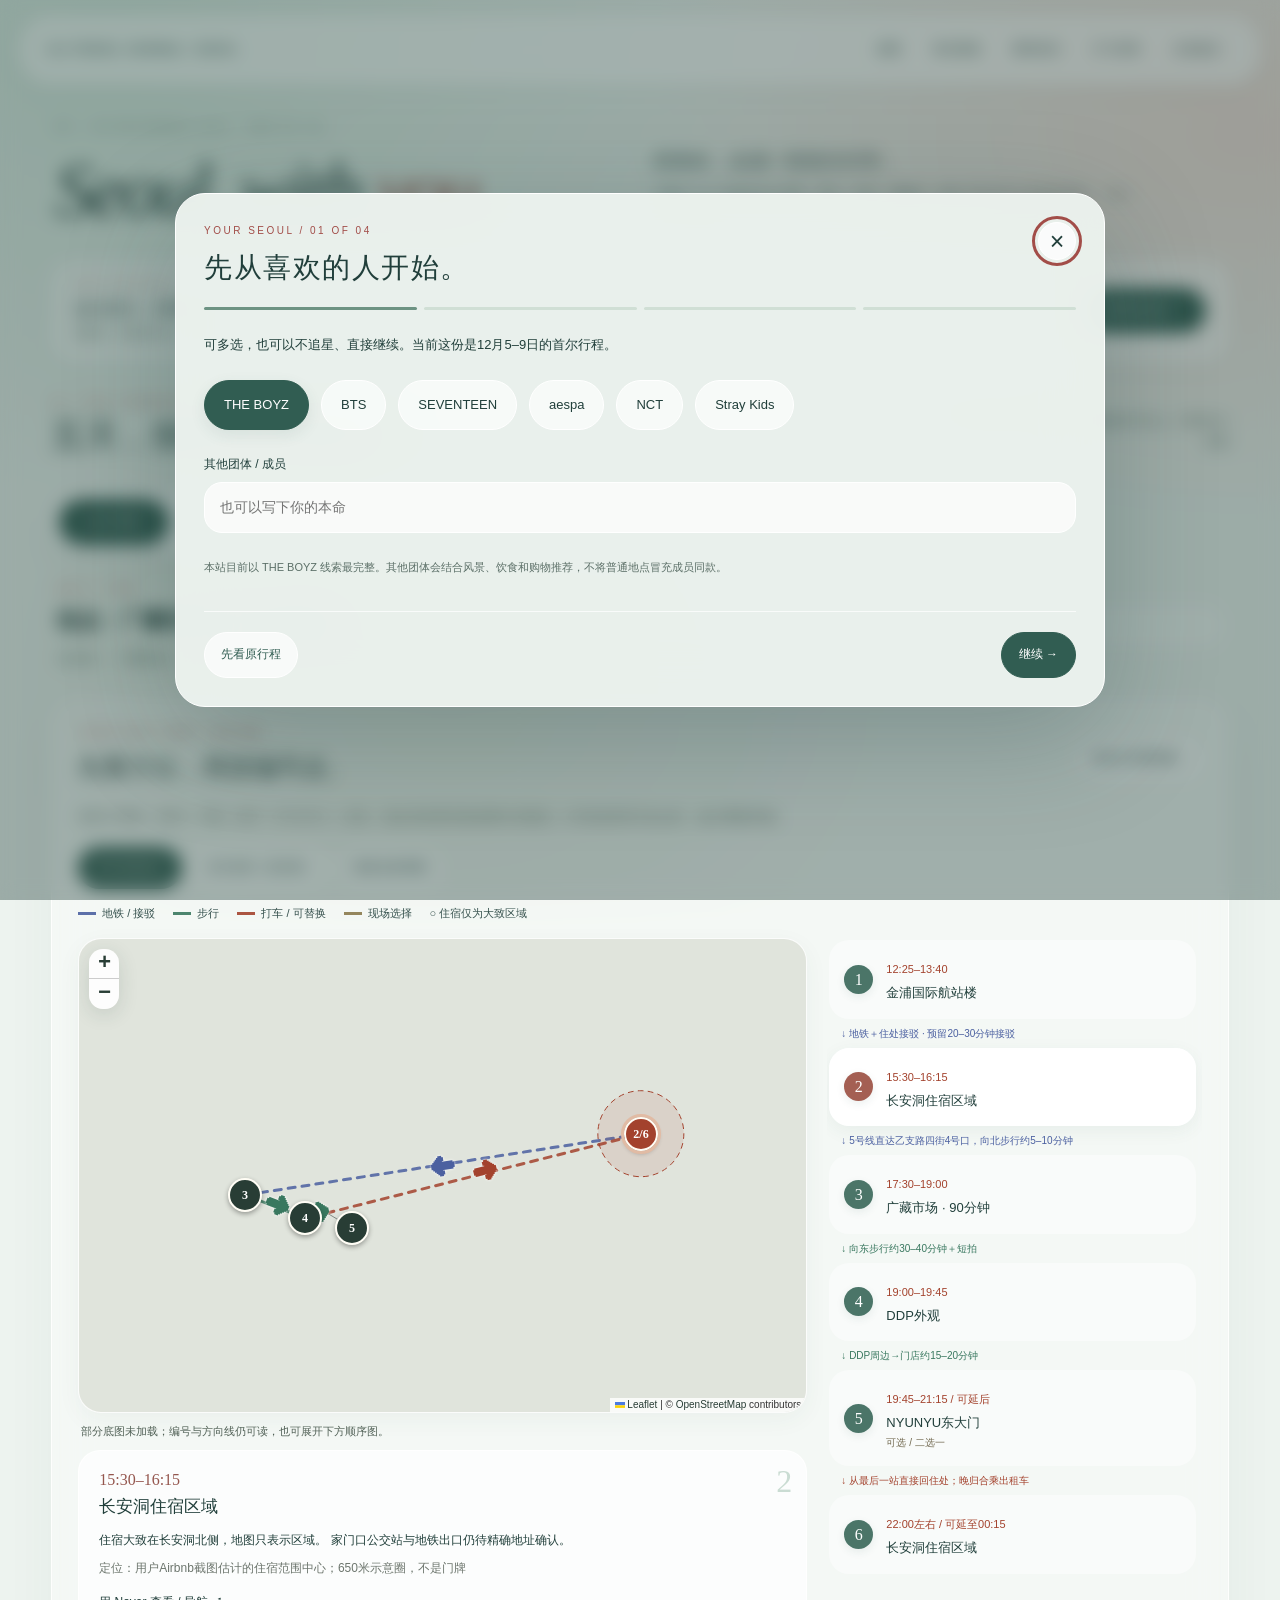
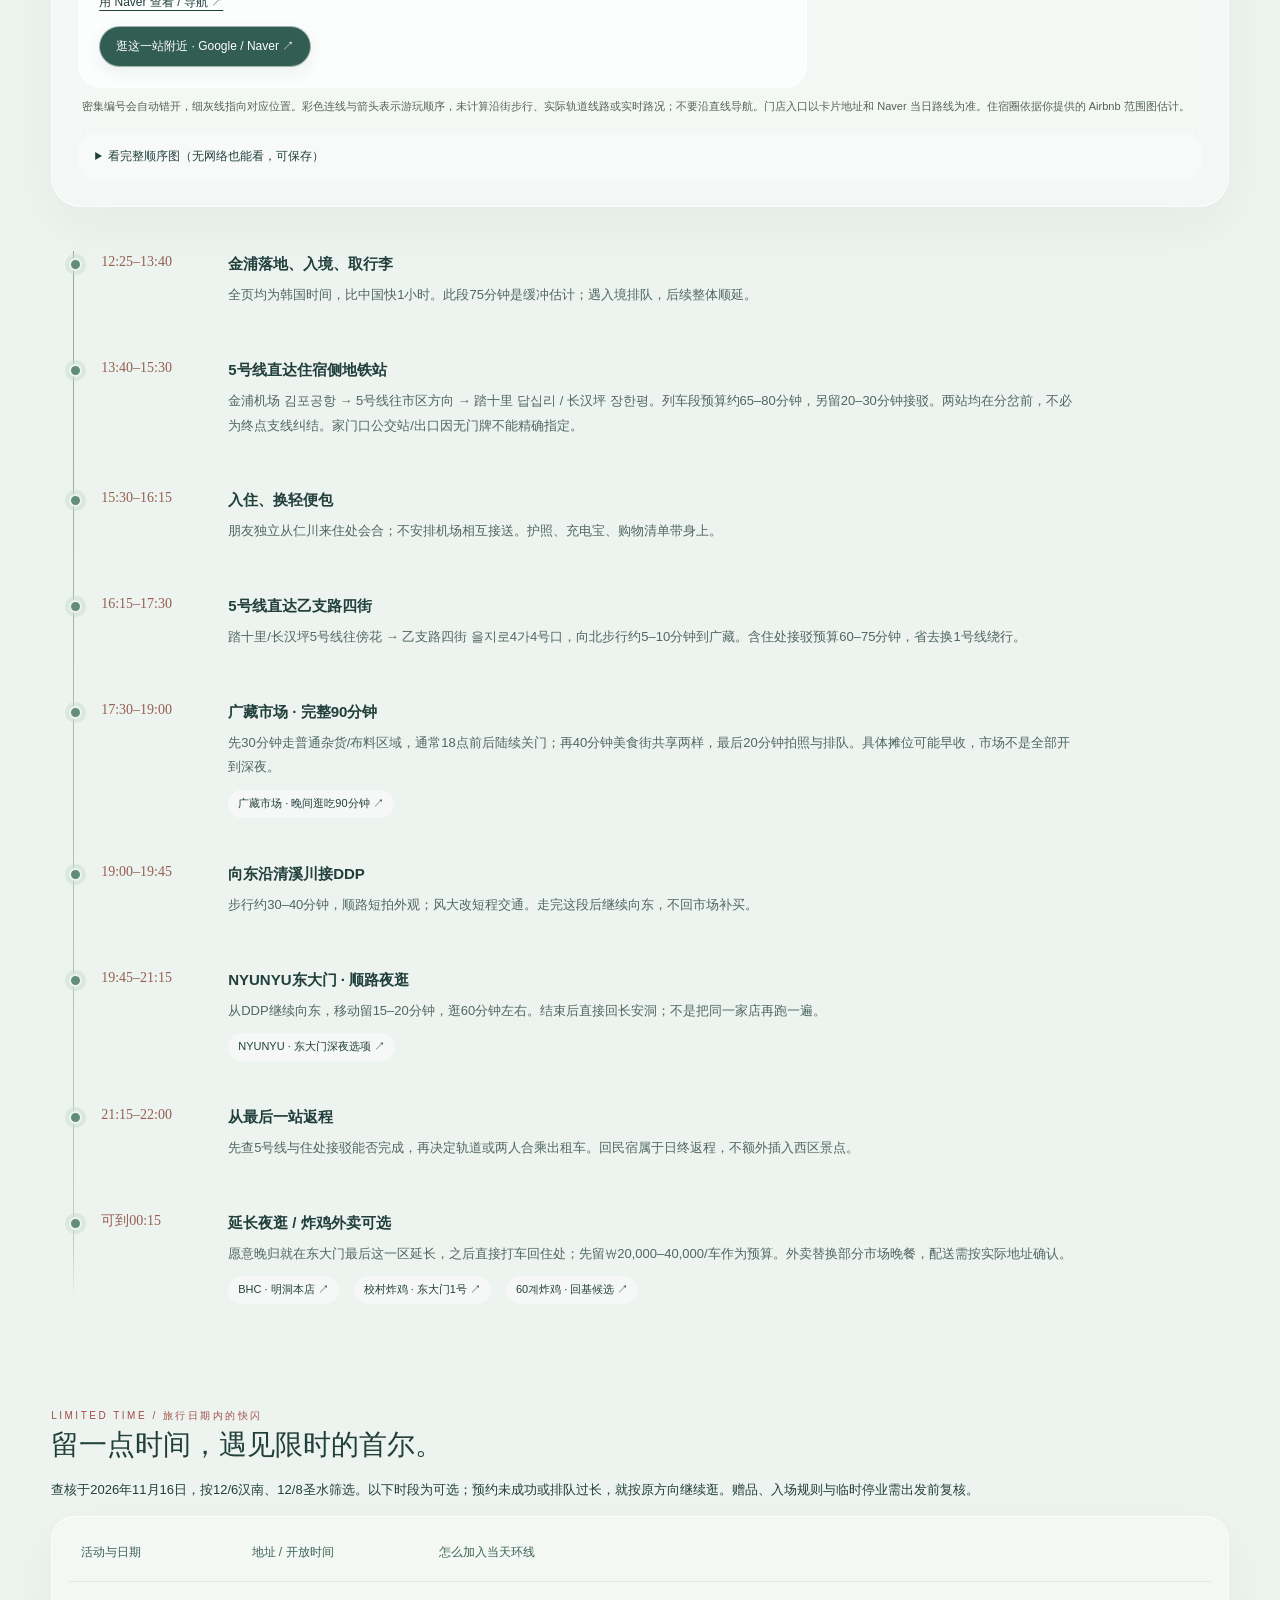
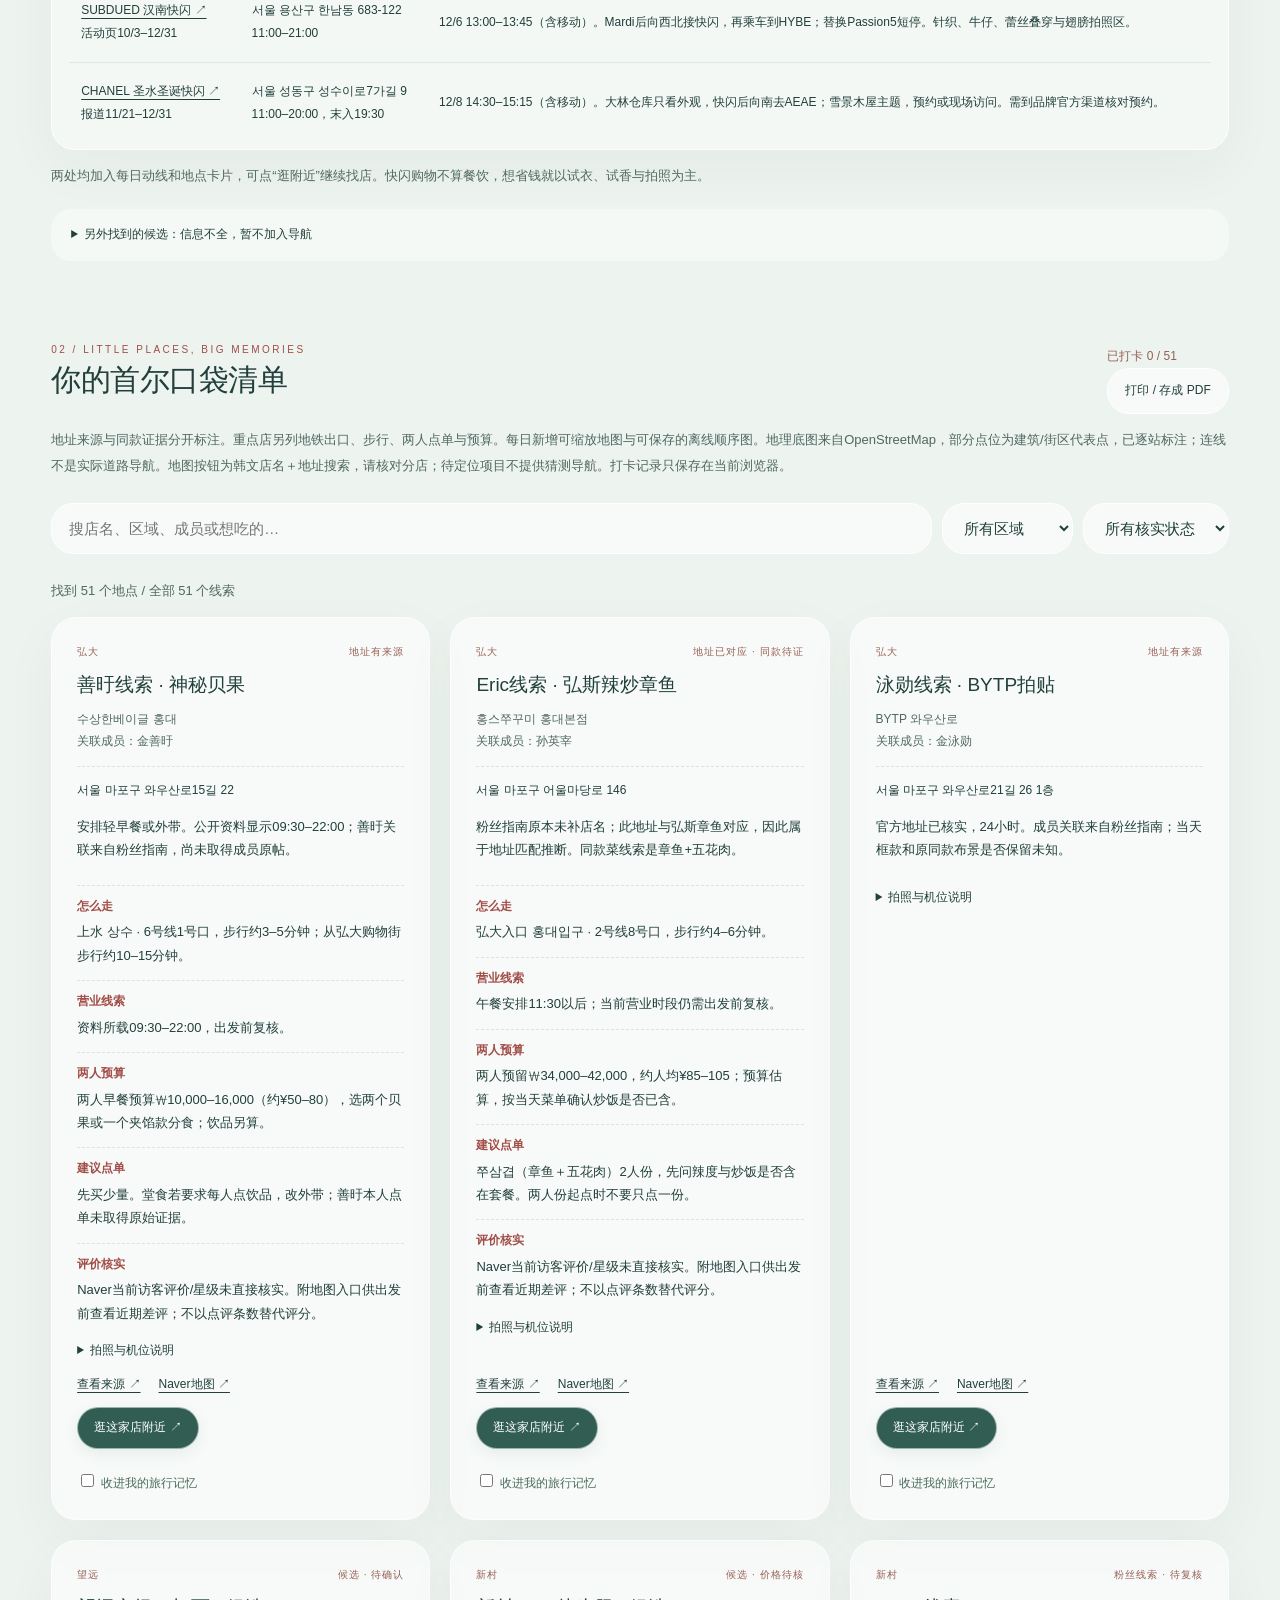
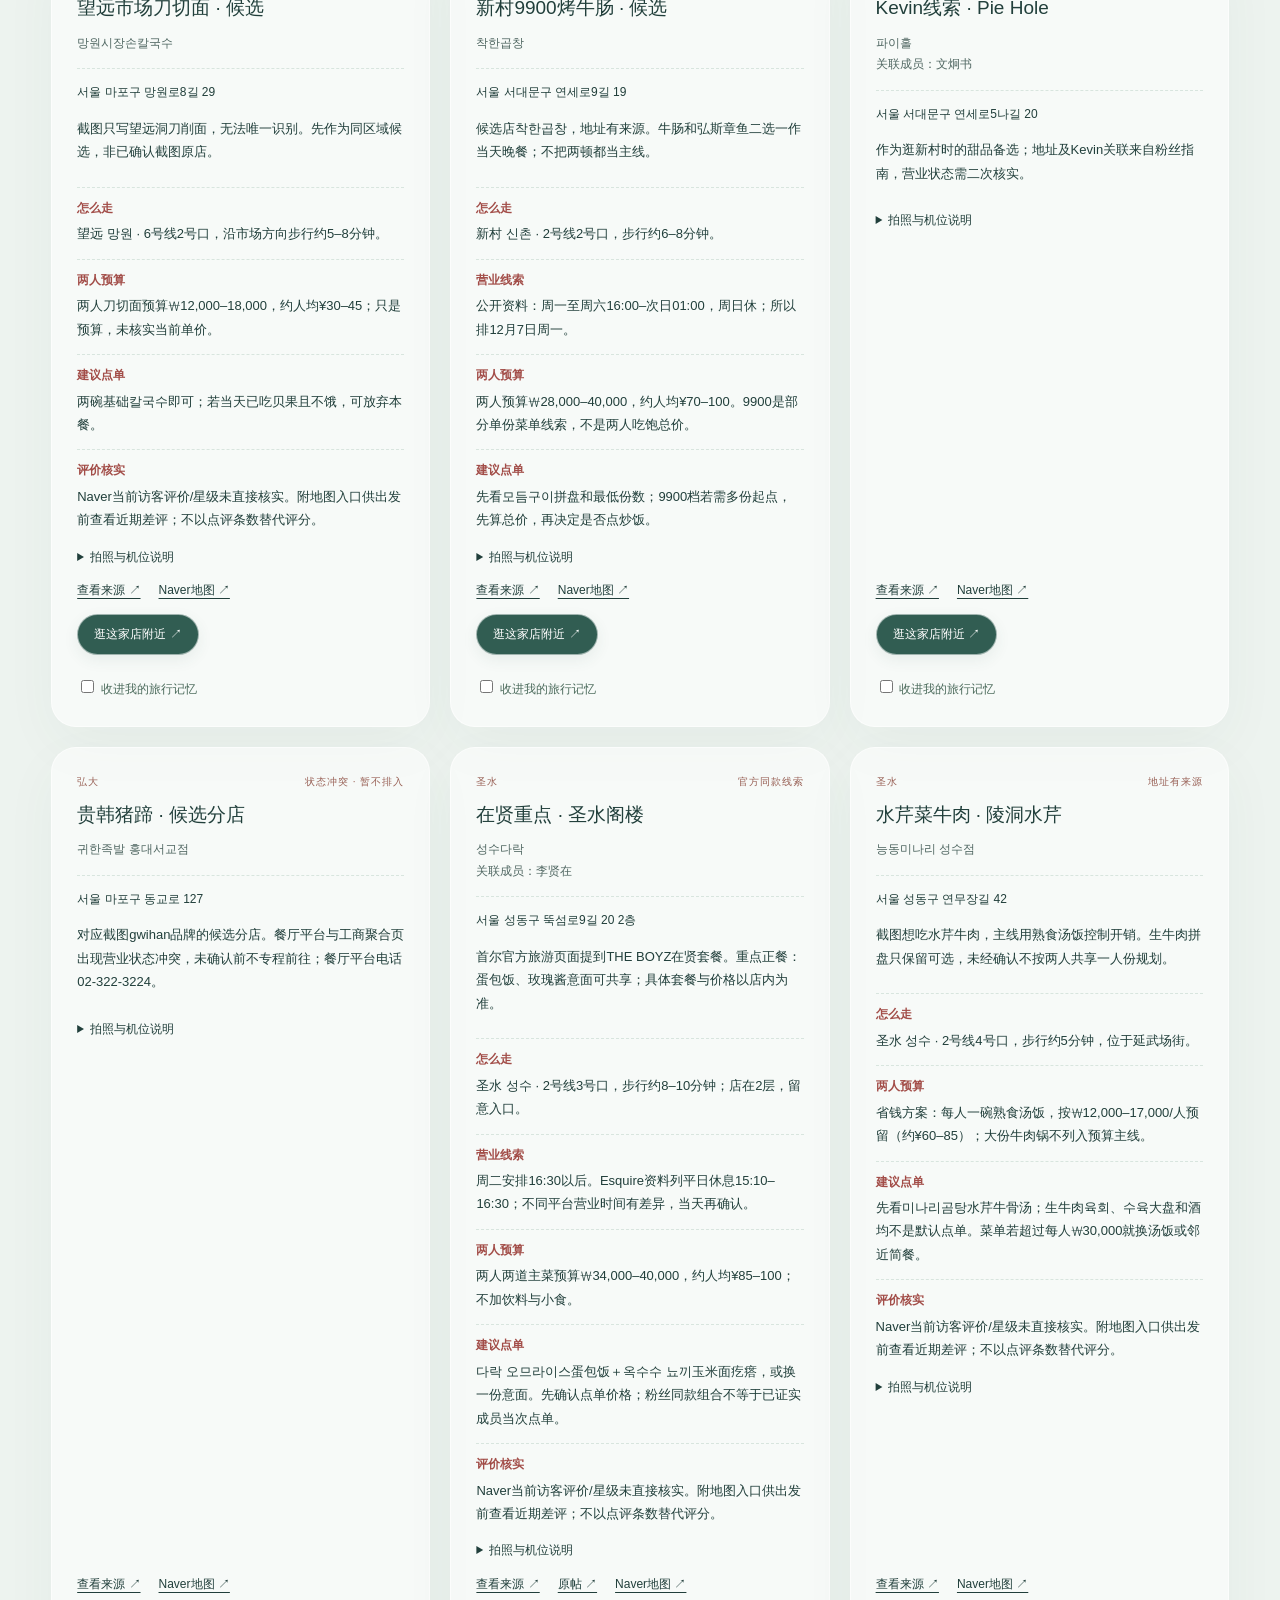
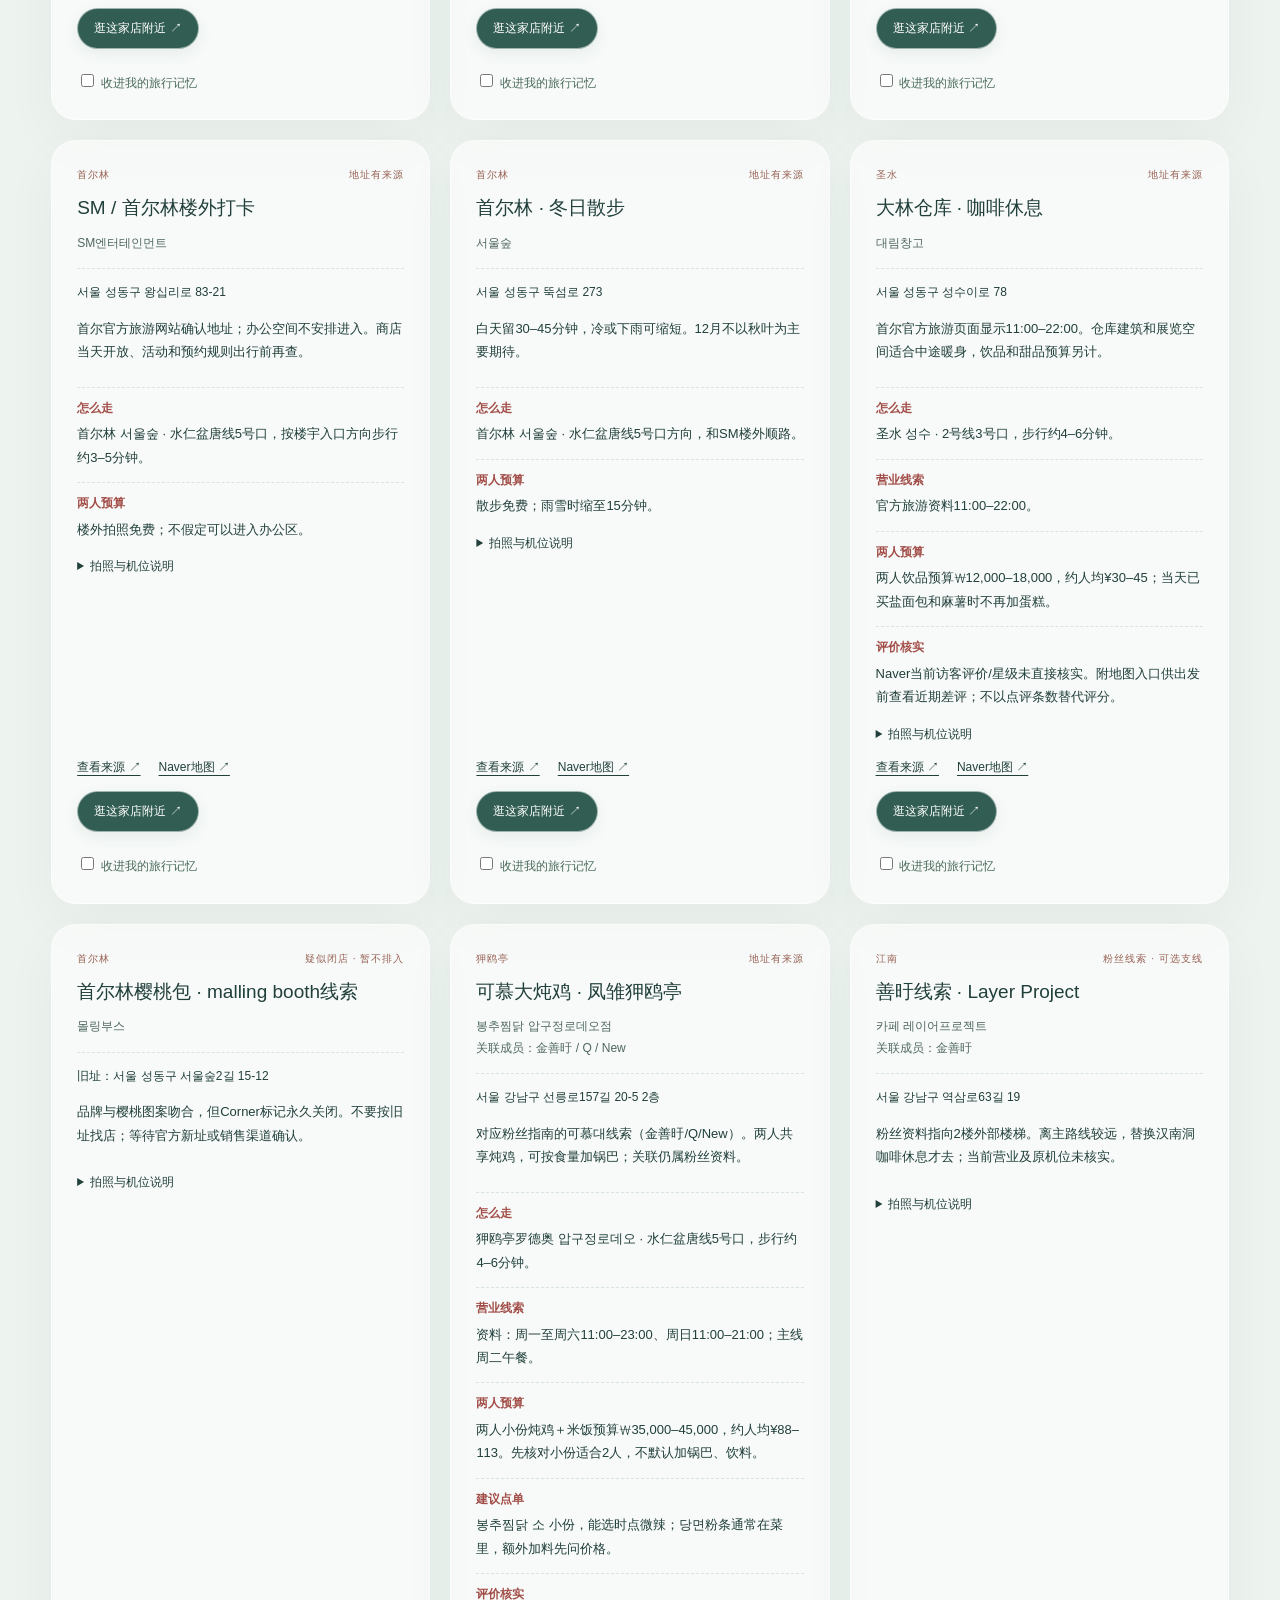
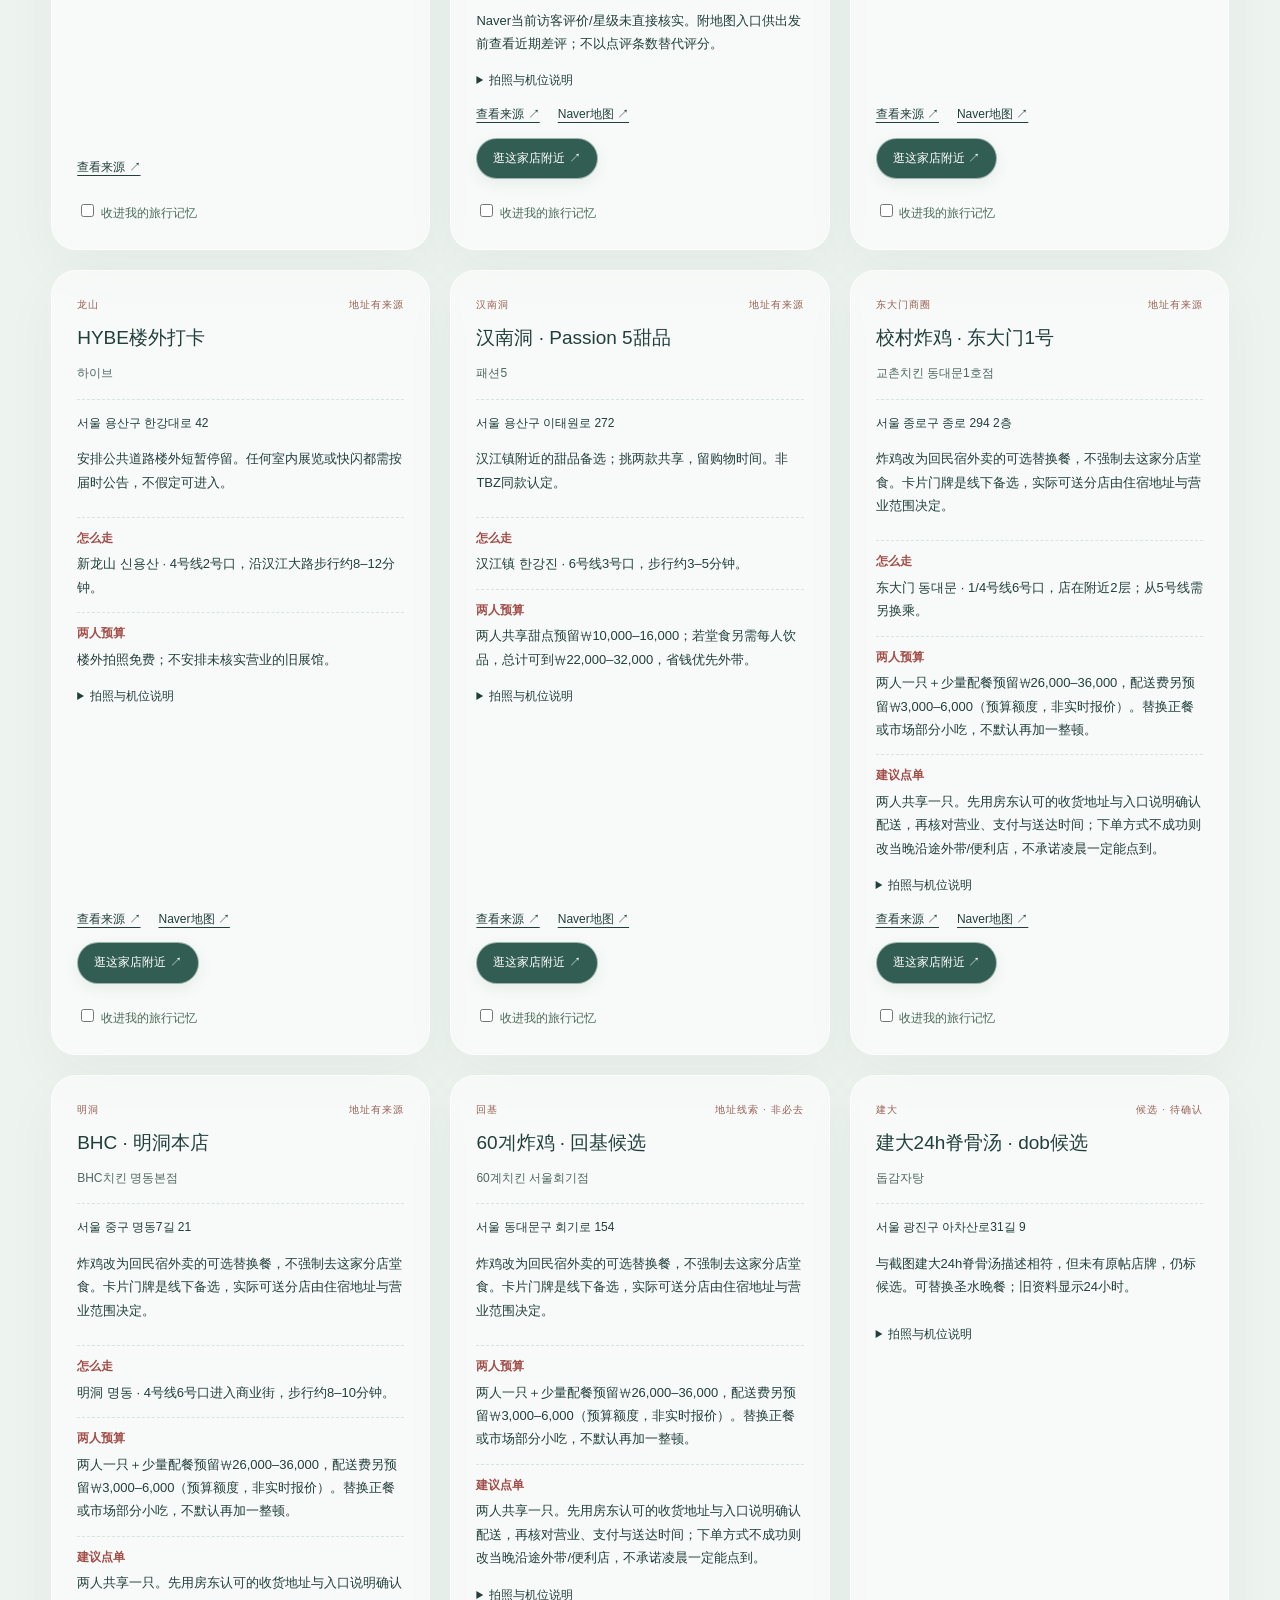
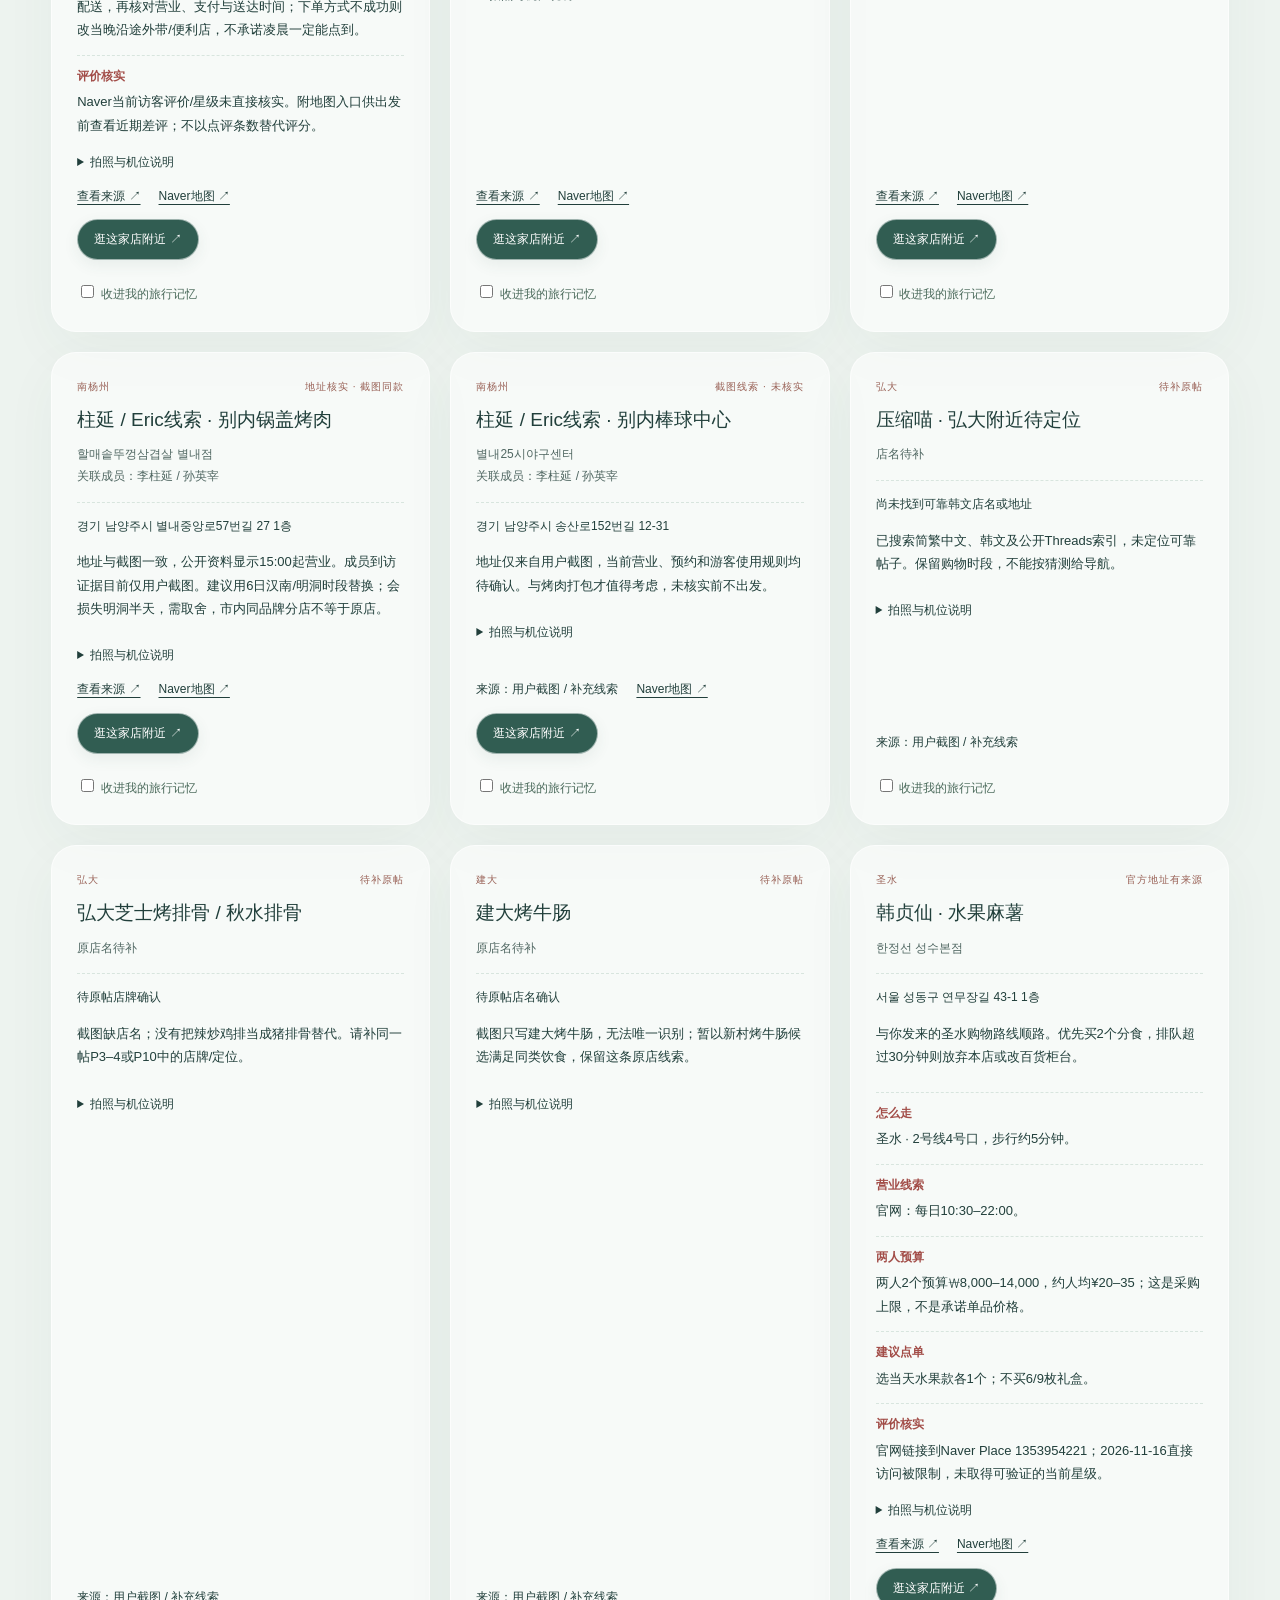
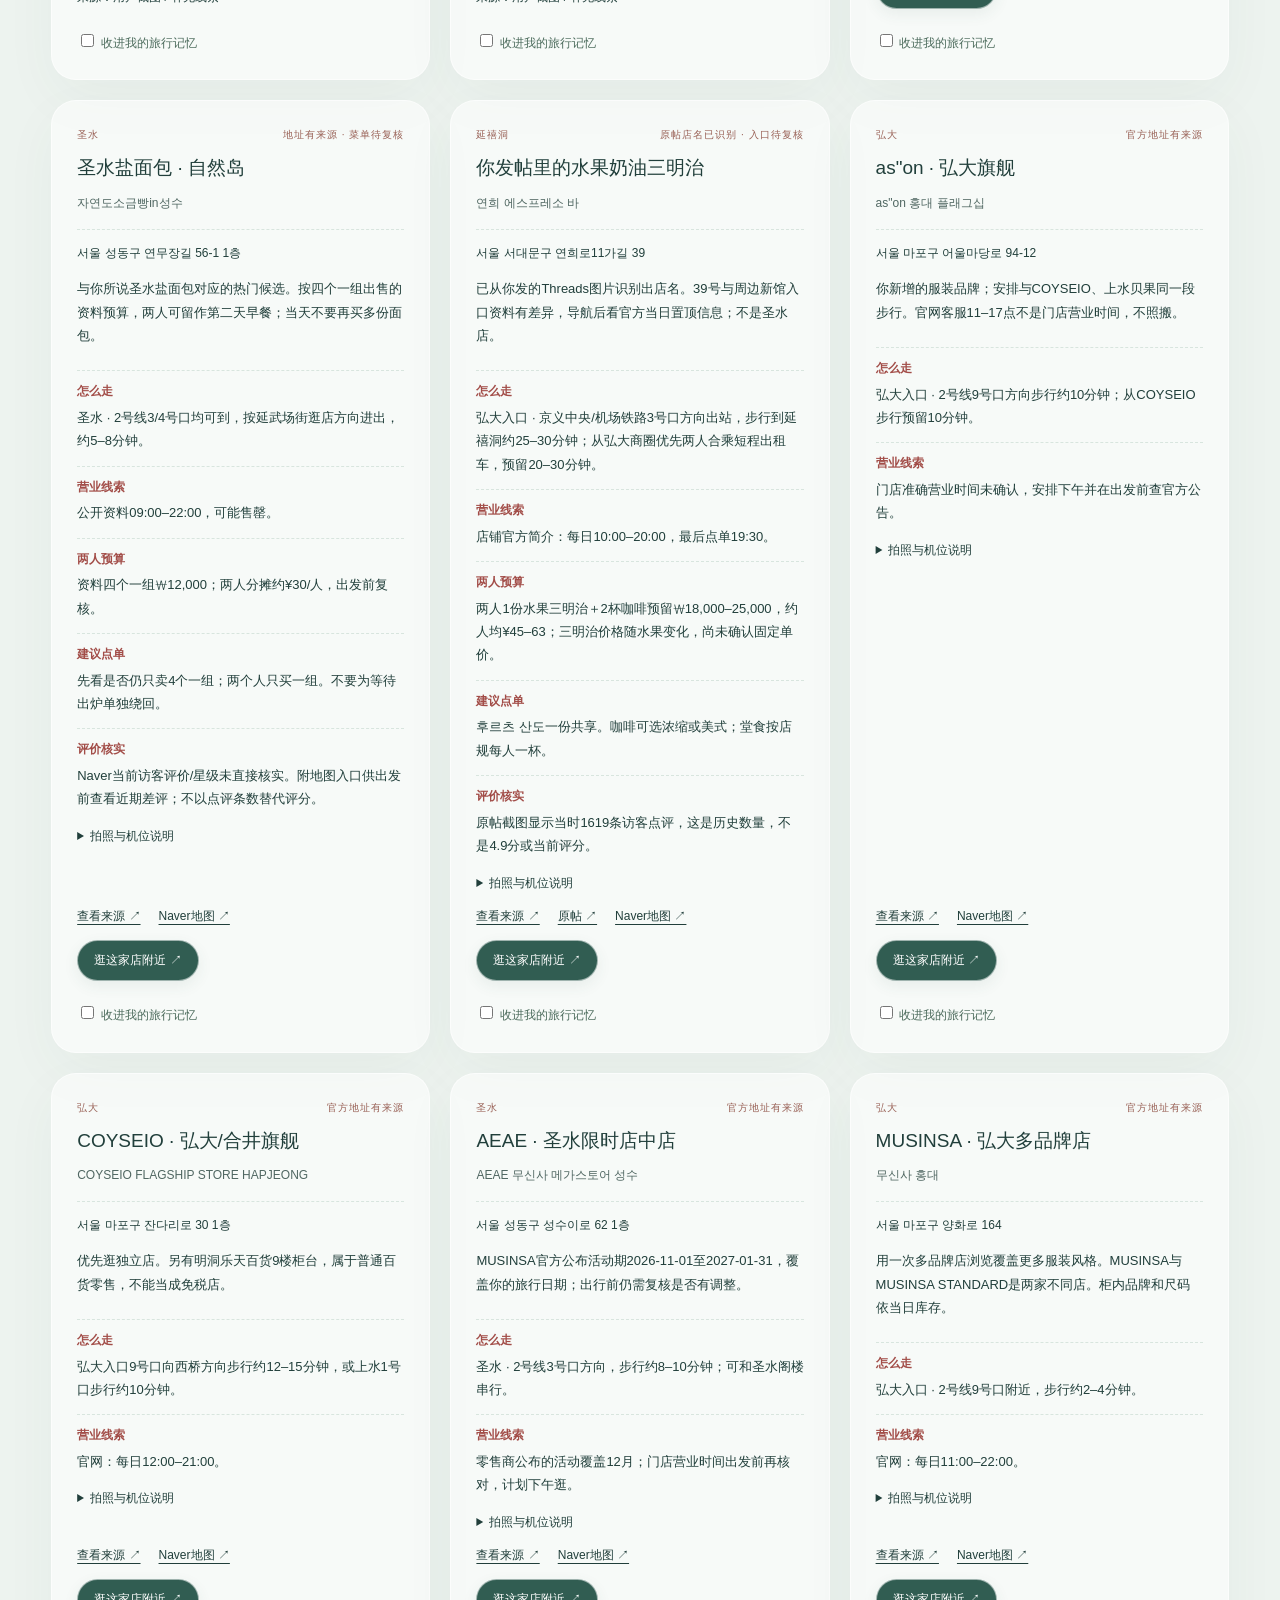
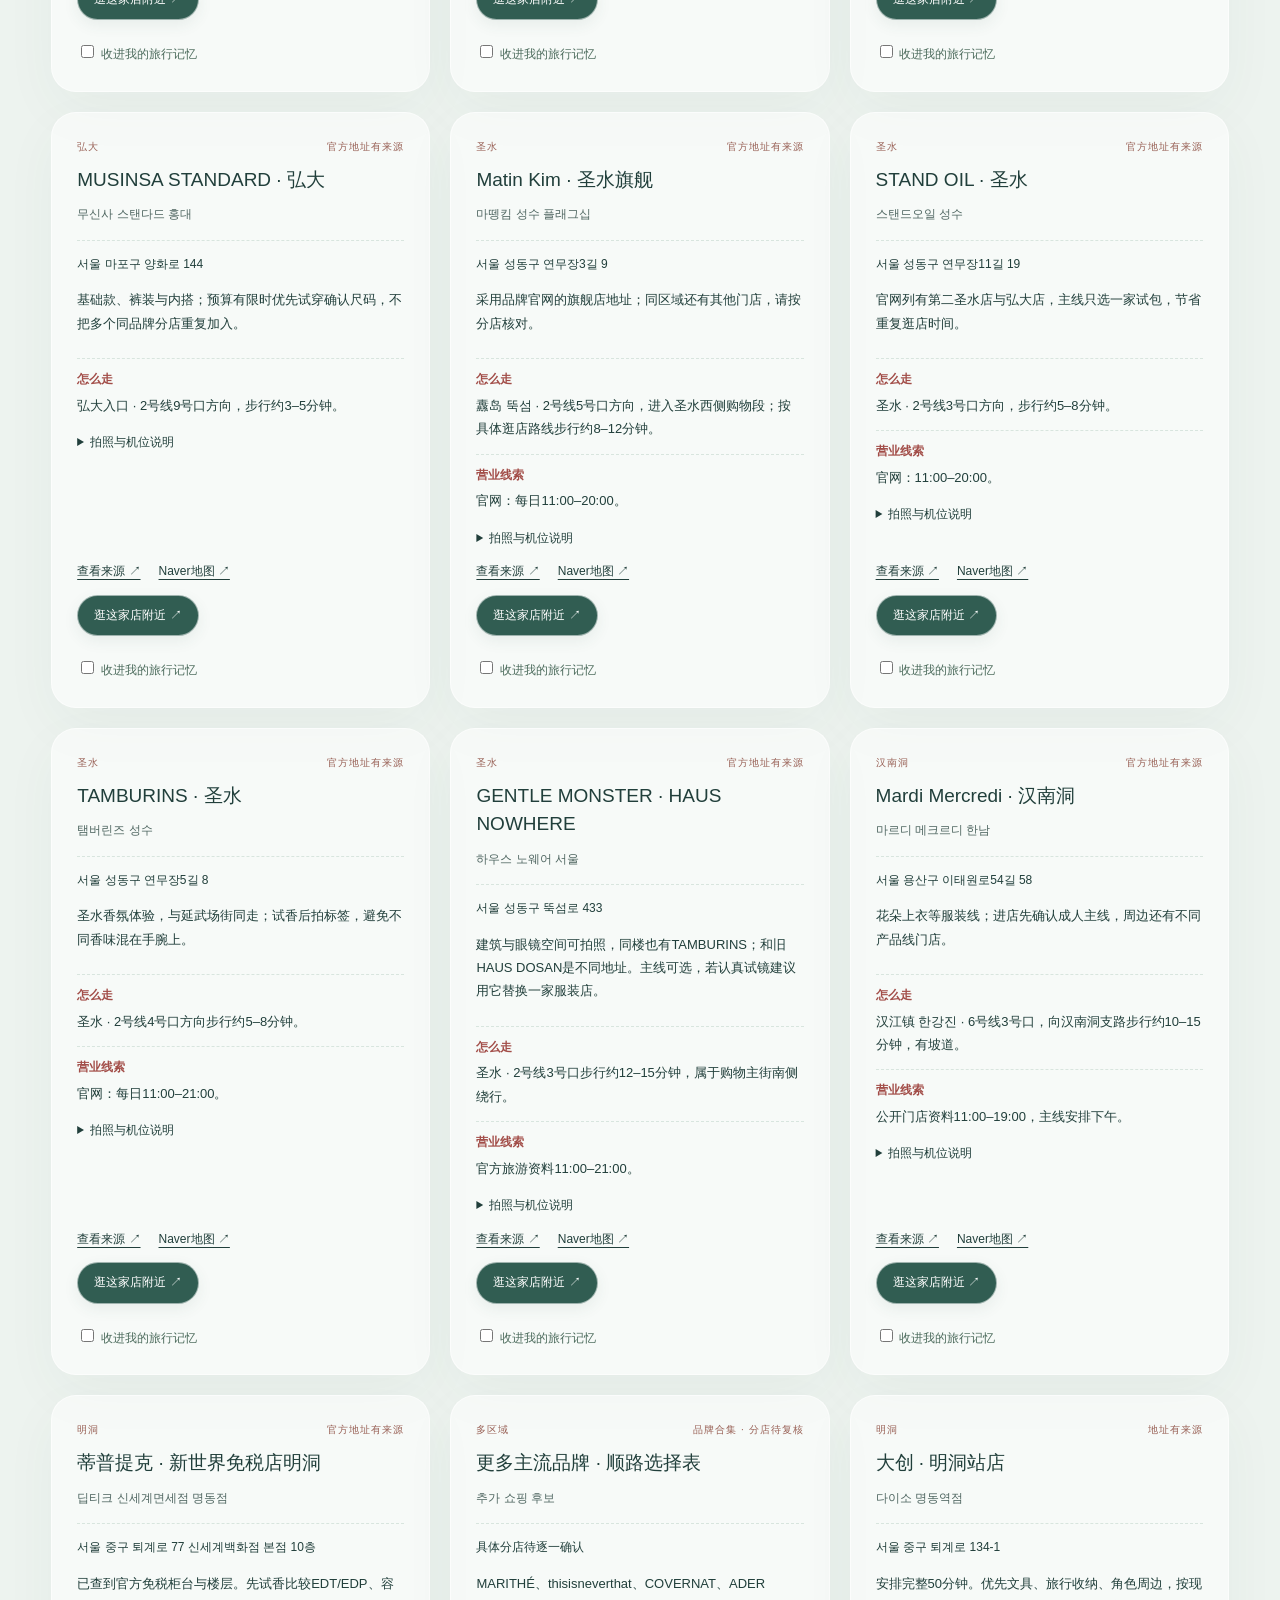
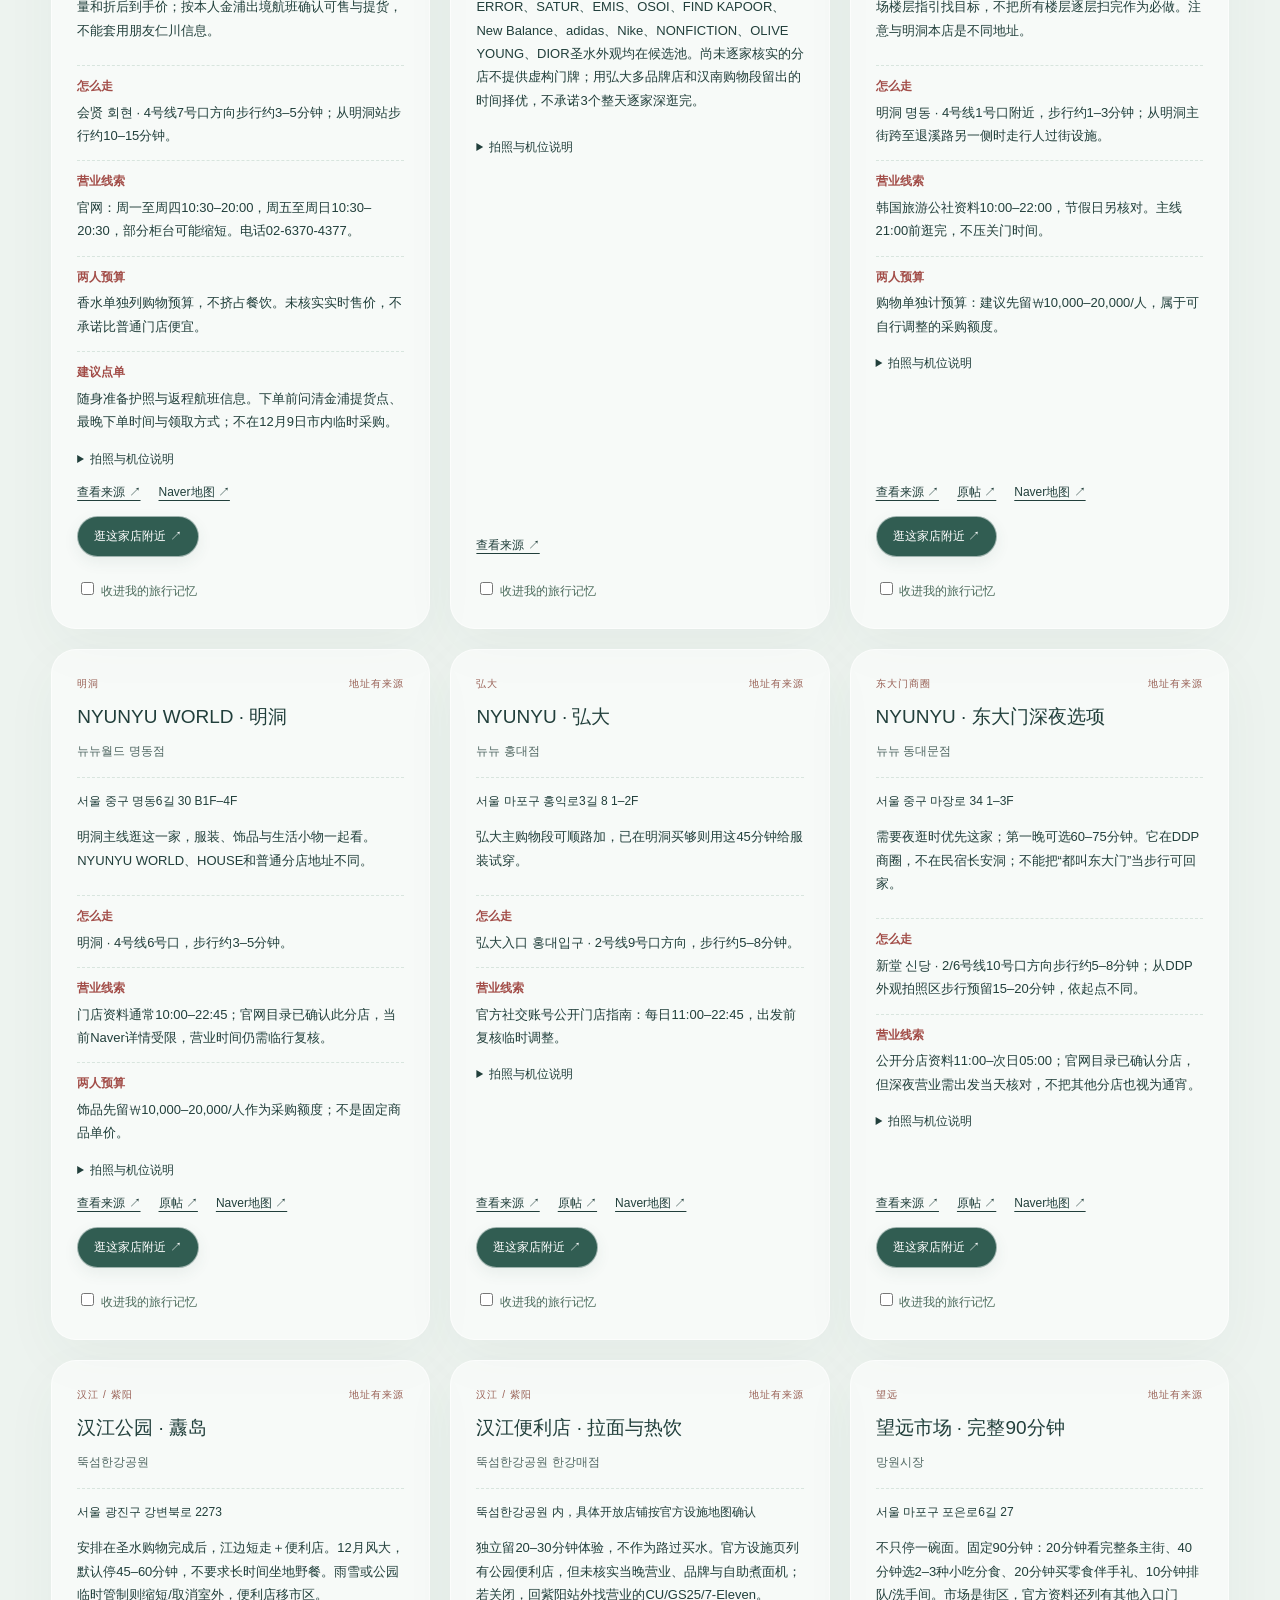
==== commit 83899aec: "Add preference onboarding, recommendations and saved itinerary exploration" ====
--- a/index.html
+++ b/index.html
@@ -1,4 +1,4 @@
 <!doctype html><html lang="zh-CN"><head><meta charset="utf-8"><meta name="viewport" content="width=device-width,initial-scale=1"><meta name="theme-color" content="#edf3ef"><title>Seoul, with you · 더비的首尔手帐</title><style>
 :root{--paper:#f4efe5;--ink:#283d35;--red:#a3422d;--line:#d5d2c5;--mute:#667169}*{box-sizing:border-box}html{scroll-behavior:smooth}body{margin:0;background:var(--paper);color:var(--ink);font:15px/1.8 'Microsoft YaHei','PingFang SC',sans-serif}a{color:inherit;text-underline-offset:4px}button,input,select{font:inherit}button,a,input,select{touch-action:manipulation}button{cursor:pointer;color:inherit}header{padding:19px 5vw;border-bottom:1px solid var(--line);display:flex;justify-content:space-between;align-items:center;font-size:12px;letter-spacing:2px}nav{display:flex;gap:24px}main{max-width:1260px;margin:auto;padding:0 5vw}.hero{padding:62px 0 40px;position:relative}.eyebrow{font-size:11px;letter-spacing:3px;color:var(--red)}h1{font:italic clamp(64px,10vw,132px)/.95 Georgia,serif;letter-spacing:-5px;margin:27px 0 22px;font-weight:normal}h1 em{color:var(--red)}h2{font:normal 30px/1.4 Georgia,'Microsoft YaHei',serif;margin:0 0 12px}h3{font-size:20px;line-height:1.5;margin:10px 0}.hero-bottom{display:flex;justify-content:space-between;gap:35px;align-items:end}.hero p{max-width:590px;color:var(--mute)}.stamp{border:1px solid var(--red);color:var(--red);transform:rotate(-7deg);padding:15px 25px;text-align:center;line-height:1.6;letter-spacing:3px}.stamp strong{font:36px Georgia}.strip{display:grid;grid-template-columns:repeat(4,1fr);border-top:1px solid var(--ink);border-bottom:1px solid var(--ink);margin:10px 0 38px}.strip div{padding:17px 8px;border-right:1px solid var(--line)}.strip small{display:block;color:var(--mute);font-size:11px}.notice{border-left:3px solid var(--red);padding:14px 20px;background:#eae5da;margin:20px 0;font-size:13px}.section{padding:35px 0;border-bottom:1px solid var(--line)}.section-head{display:flex;justify-content:space-between;gap:18px;align-items:start}.small{font-size:12px;color:var(--mute)}.tabs{position:sticky;top:0;background:var(--paper);z-index:4;display:flex;gap:8px;padding:14px 0;border-bottom:1px solid var(--line);overflow:auto}.tabs button,.filters button,.action{border:1px solid var(--line);background:transparent;border-radius:0;padding:9px 15px;white-space:nowrap;text-decoration:none}.tabs button[aria-selected=true],.filters button.active{background:var(--ink);color:var(--paper);border-color:var(--ink)}.day{display:none;padding:26px 0}.day.active{display:block}.dayintro{display:grid;grid-template-columns:1fr 1fr;gap:30px;padding-bottom:25px}.route{font:italic 26px/1.7 Georgia,'Microsoft YaHei',serif}.timeline{border-top:1px solid var(--line)}.stop{display:grid;grid-template-columns:90px 1fr;gap:14px;padding:22px 0;border-bottom:1px solid var(--line)}.time{font:19px Georgia;color:var(--red)}.stop p{margin:6px 0;color:var(--mute)}.stop a{font-size:12px;margin-right:15px}.tools{display:flex;gap:10px;flex-wrap:wrap;margin:24px 0}.tools input{flex:1;min-width:200px}.tools input,.tools select{padding:12px;background:transparent;border:1px solid var(--line);color:var(--ink)}.grid{display:grid;grid-template-columns:repeat(3,1fr);gap:16px}.card{border:1px solid var(--line);padding:22px;display:flex;flex-direction:column;background:#f9f6ef;min-width:0}.card.done{opacity:.65}.meta{font-size:10px;letter-spacing:1px;color:var(--red);display:flex;justify-content:space-between;gap:10px}.kr{font-size:12px;color:var(--mute);margin-bottom:14px}.addr{font-size:12px;border-top:1px dashed var(--line);padding-top:13px;overflow-wrap:anywhere}.card p{font-size:13px}.card .links{margin-top:auto;display:flex;gap:16px;padding-top:12px;font-size:12px}.card label{font-size:12px;margin-top:14px}.card details{font-size:12px;margin-top:12px}summary{cursor:pointer}details p{color:var(--mute)}.empty{padding:30px}.notes{display:grid;grid-template-columns:1fr 1fr;gap:30px}.notes p{color:var(--mute);font-size:13px}.check{font-size:12px;color:var(--red)}footer{padding:35px 5vw;font-size:11px;color:var(--mute);text-align:center}button:focus-visible,a:focus-visible,input:focus-visible,select:focus-visible{outline:3px solid var(--red);outline-offset:3px}@media(max-width:760px){header{font-size:10px}nav{gap:12px}.hero{padding-top:40px}h1{letter-spacing:-3px}.hero-bottom{align-items:start}.stamp{padding:10px;font-size:10px}.stamp strong{font-size:25px}.strip{grid-template-columns:1fr 1fr}.strip div{border-bottom:1px solid var(--line)}.grid{grid-template-columns:1fr}.dayintro,.notes{grid-template-columns:1fr;gap:8px}.stop{grid-template-columns:65px 1fr}.section-head{display:block}.hero p{font-size:13px}.tools select{max-width:100%}}@media print{.tabs,.tools,.card label,nav,.action{display:none}.day{display:block!important}.grid{grid-template-columns:1fr 1fr}.card,.stop{break-inside:avoid}body{background:white;font-size:11px}.hero{padding:20px 0}h1{font-size:65px}.stamp{display:none}}
 .fact{border-top:1px dashed var(--line);padding:10px 0 0;margin-top:10px;font-size:12px}.fact b{color:var(--red)}.fact p{margin:3px 0}.budgettable{border-collapse:collapse;width:100%;font-size:13px}.budgettable td,.budgettable th{text-align:left;padding:12px 8px;border-bottom:1px solid var(--line)}.tablewrap{overflow:auto}.stop .time{overflow-wrap:anywhere;font-size:16px}.links{flex-wrap:wrap}@media(max-width:760px){.stop{grid-template-columns:82px 1fr}.time{font-size:15px}.budgettable{min-width:470px}}
-</style><link rel="stylesheet" href="vendor/leaflet.css?v=20261116-maps1"><link rel="stylesheet" href="route-map.css?v=20261116-maps1"><link rel="stylesheet" href="nearby.css?v=20261116-nearby1"><link rel="stylesheet" href="glass.css?v=20261116-glass1"></head><body><header><span>더비 TRAVEL JOURNAL / SEOUL</span><nav><a href="#journey">每日路线</a><a href="#popups">限时快闪</a><a href="#places">打卡清单</a><a href="#practical">出发备忘</a></nav></header><main><section class="hero"><div class="eyebrow">05 — 09 DECEMBER 2026 · TWO OF US</div><h1>Seoul, with <em>you.</em></h1><div class="hero-bottom"><div><h2>把喜欢，走成一段首尔日常。</h2><p>为两位 더비 准备的冬日手帐。逛街、拍照、喝咖啡，再把 THE BOYZ 的美食线索，一站一站收进口袋。</p><p class="small">李贤在 · 金善旴 · 金泳勋 · 李柱延 · 孙英宰<br>逛街拍照优先 / 三大商圈各留半天 / 汉江、传统市场与夜宵</p></div><div class="stamp">SEOUL<br><strong>12.05<br>12.09</strong><br>WITH THE B</div></div></section><section id="journey" class="section"><div class="section-head"><div><div class="eyebrow">01 / THE ITINERARY</div><h2>五天，按时间走进喜欢。</h2></div><span class="small">65段分时安排 · 圣水 / 弘大 / 明洞各留半天以上 · 时间为计划值</span></div><div class="tabs" role="tablist" aria-label="选择旅行日期" id="tabs"></div><div id="days"></div></section><section class="section" id="popups"><div class="eyebrow">LIMITED TIME / 旅行日期内的快闪</div><h2>留一点时间，遇见限时的首尔。</h2><p>查核于2026年11月16日，按12/6汉南、12/8圣水筛选。以下时段为可选；预约未成功或排队过长，就按原方向继续逛。赠品、入场规则与临时停业需出发前复核。</p><div class="tablewrap"><table class="budgettable"><thead><tr><th>活动与日期</th><th>地址 / 开放时间</th><th>怎么加入当天环线</th></tr></thead><tbody><tr><td><a href="https://www.musinsa.com/content/1555514743777354996" target="_blank" rel="noopener">SUBDUED 汉南快闪 ↗</a><br>活动页10/3–12/31</td><td>서울 용산구 한남동 683-122<br>11:00–21:00</td><td>12/6 13:00–13:45（含移动）。Mardi后向西北接快闪，再乘车到HYBE；替换Passion5短停。针织、牛仔、蕾丝叠穿与翅膀拍照区。</td></tr><tr><td><a href="https://www.marieclairekorea.com/beauty/2026/11/chanel-beauty-6/" target="_blank" rel="noopener">CHANEL 圣水圣诞快闪 ↗</a><br>报道11/21–12/31</td><td>서울 성동구 성수이로7가길 9<br>11:00–20:00，末入19:30</td><td>12/8 14:30–15:15（含移动）。大林仓库只看外观，快闪后向南去AEAE；雪景木屋主题，预约或现场访问。需到品牌官方渠道核对预约。</td></tr></tbody></table></div><p class="small">两处均加入每日动线和地点卡片，可点“逛附近”继续找店。快闪购物不算餐饮，想省钱就以试衣、试香与拍照为主。</p><details><summary>另外找到的候选：信息不全，暂不加入导航</summary><p>Deepp运动鞋快闪：<a href="https://popupnow.plentyer.com/p/딥-deepp-팝업스토어/" target="_blank" rel="noopener">聚合页</a>列12/5起，但没有完整门牌、结束日期与每日时间，12/8能否去仍待确认。ONGREDIENTS草莓屋：<a href="https://www.koreapopup.com/popup/1437-ongredients-strawberry-house" target="_blank" rel="noopener">KoreaPopup</a>列11/13–次年2/10、延武场街65号，另一聚合页地址不同，先核对品牌公告。UGG搜索结果出现北村报道与圣水标签冲突，因此没放进圣水路线。</p></details></section><section id="places" class="section"><div class="section-head"><div><div class="eyebrow">02 / LITTLE PLACES, BIG MEMORIES</div><h2>你的首尔口袋清单</h2></div><div><span id="progress" class="check"></span><br><button class="action" id="print">打印 / 存成 PDF</button></div></div><p class="small">地址来源与同款证据分开标注。重点店另列地铁出口、步行、两人点单与预算。每日新增可缩放地图与可保存的离线顺序图。地理底图来自OpenStreetMap，部分点位为建筑/街区代表点，已逐站标注；连线不是实际道路导航。地图按钮为韩文店名＋地址搜索，请核对分店；待定位项目不提供猜测导航。打卡记录只保存在当前浏览器。</p><div class="tools"><input id="q" aria-label="搜索地点" placeholder="搜店名、区域、成员或想吃的…"><select id="area" aria-label="按区域筛选"><option value="">所有区域</option></select><select id="kind" aria-label="筛选核实状态"><option value="">所有核实状态</option><option value="pending">只看待确认</option><option value="done">已打卡</option><option value="todo">未打卡</option></select></div><p class="small" id="count" aria-live="polite"></p><div id="cards" class="grid"></div></section><section id="budget" class="section"><div class="eyebrow">YOUR BUDGET / 每人每餐 ¥20–150</div><h2>每一餐，都把花费算明白。</h2><p>按你说的预算，先理解为每人每餐人民币20–150元，主餐优先¥40–100。为了好心算，下表暂用<strong>₩1,000≈¥5作为规划换算系数</strong>，不是实时汇率；以韩元菜单与实际支付为准。正餐、咖啡、甜品都计入每日餐饮。</p><div class="tablewrap"><table class="budgettable"><thead><tr><th>日期</th><th>餐饮重点</th><th>每人目标</th><th>两人目标</th></tr></thead><tbody><tr><td>12/5</td><td>广藏市场轻食＋可选炸鸡外卖</td><td>¥80–150</td><td>¥160–300</td></tr><tr><td>12/6</td><td>炖鸡＋明洞简餐/外卖＋少量甜品</td><td>¥130–180</td><td>¥260–360</td></tr><tr><td>12/7</td><td>望远市场＋三明治＋章鱼或牛肠</td><td>¥140–200</td><td>¥280–400</td></tr><tr><td>12/8</td><td>圣水阁楼＋水芹汤饭＋共享甜食</td><td>¥170–220</td><td>¥340–440</td></tr><tr><td>12/9</td><td>早餐或机场简餐</td><td>¥20–40</td><td>¥40–80</td></tr><tr><th>全程</th><th>预算目标，按取舍浮动</th><th>¥540–790</th><th>¥1,080–1,580</th></tr></tbody></table></div><p class="small">不含机酒、交通、衣服、香水。圣水是最高的一天；如果要把全程再压低，取消大林仓库咖啡、韩贞仙与盐面包二选一，并用汤饭替换阁楼，可少花约¥80–150/人。三明治支线出租车另算；便利店若点完整拉面餐、或外卖多加配送费，需额外计入，不能叠加后仍声称总额不变。每餐¥150是上限，不是每餐目标。</p><div class="notice"><b>防止小钱越加越多</b>　两人共享一只炸鸡、一份小炖鸡、一份水果三明治；韩贞仙先买2个，盐面包最多一组。进咖啡店堂食需尊重每人点饮品等店规，想省钱就外带。烤肉/章鱼的最低起点份数必须先问清。</div></section><section class="section" id="protected"><div class="eyebrow">HALF A DAY, REALLY / 购物与市场保护时段</div><h2>把时间留足，再加夜晚。</h2><div class="tablewrap"><table class="budgettable"><thead><tr><th>区域</th><th>固定安排</th><th>时间怎么留</th></tr></thead><tbody><tr><td>明洞 · 12/6</td><td>15:15–21:15</td><td>约6小时，西北侧进、南侧出；大创最后逛</td></tr><tr><td>弘大 · 12/7</td><td>13:30–20:15</td><td>约6小时45分本地逛店/拍贴；新村晚餐在之后</td></tr><tr><td>圣水 · 12/8</td><td>11:00–18:30</td><td>购物区7.5小时，含两餐与步行；从西向东南，汉江在最后</td></tr><tr><td>望远市场 · 12/7</td><td>11:15–12:45</td><td>完整90分钟，刀切面与小吃就在此段内</td></tr><tr><td>广藏市场 · 12/5</td><td>17:30–19:00</td><td>90分钟：先看普通店，18点后主要逛美食街</td></tr><tr><td>汉江＋便利店 · 12/8</td><td>19:10–20:30</td><td>30分钟买热饮/拉面，50分钟江边小环走，恶劣天气缩短</td></tr></tbody></table></div><p class="small">这里“半天”按商圈内连续约6–7.5小时留白，已把用餐和移动算进去；不是净试衣6小时。买东西尽量在当时决定，不再返回前一家店补买。店铺会打烊，凌晨回去主要延长夜景、便利店与深夜店，不把20点关闭的服装店排到23点。</p><div class="notes"><div><h3>夜归怎么走，花费另列</h3><p>常规回程先查能否完成全部换乘与住宿接驳。选择留到23:30–00:00后，按两人合乘出租车规划：东大门/汉江一带到长安洞先留₩20,000–40,000/车，弘大/新村先留₩30,000–60,000/车。均为预算余量，不是已取得的路线报价。</p><p>首尔普通中型出租车22:00–23:00及02:00–04:00通常加收20%，23:00–02:00加收40%。若有两次深夜打车，额外留两人合计₩50,000–100,000（按规划换算约¥250–500），不从餐饮钱里扣。想省车费可早点坐轨道返回，在民宿内吃外卖。</p><p><a href="https://news.seoul.go.kr/traffic/archives/1659" target="_blank" rel="noopener">首尔市官方出租车费率 ↗</a></p></div><div><h3>炸鸡外卖与便利店</h3><p>炸鸡不再占专门探店时段：BHC、校村、60계选一种共享。配送可用性由实际住址、可送门店、支付方式和当晚营业决定；先核对再下单。不能配送时，改沿途外带或便利店。</p><p>汉江便利店和回住处前买早餐是两个不同用途。江边留20–30分钟体验拉面/热饮；当晚已吃汤饭则只选小食，避免花两份晚餐钱。园内哪家店开门和是否有煮面机器尚未确认，提供官方设施图，不虚构24小时营业。</p></div></div></section><div class="strip"><div><small>BASE CAMP</small>长安洞 · 公交接地铁</div><div><small>YOUR FLIGHT</small>金浦 · 12:25 到 / 13:30 返</div><div><small>YOUR FRIEND</small>仁川 · 各自前往住宿</div><div><small>THE PACE</small>3 个整天 + 抵达夜</div></div><div class="notice"><b>住宿定位提醒</b>　东大门区长安洞 ≠ DDP东大门商圈。下面交通为区域估算，暂按民宿公交接长汉坪/踏十里站，通常每程另留20–30分钟接驳与候车；新截图显示住宿在长安洞北侧、首尔市立大学东南侧一带；地图用650米示意圈标注，并非精确门牌。仍以踏十里/长汉坪接驳方案预留时间，家门口公交号与出口待确认。全页采用韩国当地时间（比中国快1小时），航班时间暂按机票当地时间。</div><div class="notice"><b>商圈顺序已调整：明洞 → 弘大 → 圣水</b>　12/5抵达后广藏→DDP→东大门；12/6狎鸥亭→汉南快闪→HYBE→明洞；12/7延禧→望远→上水→弘大→新村；12/8圣水从西北向东南，CHANEL快闪后接汉江。每个商圈保留至少半天。部分入口和过街仍会有短距离折返，动线连线不等于逐米人行导航。</div><div class="notice"><b>临时想逛附近？</b>　点每日地图的编号，再点“逛这一站附近”；也可以从下方地点卡片进入。弹窗内可切换咖啡、甜品、衣服、美食与便利店，在 Google 地图上看周边店铺，也可打开 Naver 搜索。先看方位再决定是否顺路加入；营业、评价与价格请在平台店铺页确认。Google 地图需网络访问，如未载入可用完整地图链接。</div><section class="section"><div class="eyebrow">03 / THE TRADE-OFFS</div><h2>想多打卡，也要给喜欢留时间。</h2><div class="notes"><div><h3>南杨州原店支线</h3><p>截图的锅盖烤肉与棒球中心都在南杨州别内。若原店优先，可用12月6日替换：上午轻逛汉南洞 → 中午前出发别内 → 棒球中心（先确认可预约） → 15:00后烤肉 → 返回长安洞。跨区交通暂留单程60–100分钟，具体取决于民宿公交。</p><p>这样需要替换6日狎鸥亭/汉南洞与明洞购物时间。当前主线优先满足三大商圈各半天，所以南杨州仅作取舍备选，不额外塞入。首尔同品牌烤肉店可吃同类菜单，但不能标为成员到访原店。</p></div><div><h3>截图清单的覆盖方式</h3><p>主线优先：善旴贝果、圣水阁楼、水芹菜牛肉、SM、HYBE、凤雏炖鸡；加上望远90分钟、广藏90分钟、汉江公园和便利店。炸鸡改成回民宿外卖/外带的替换餐。新村牛肠与弘大章鱼作为同日晚餐二选一；第三种炸鸡用外带或外卖补充，不专程跑店。</p><p>望远刀切面、建大脊骨汤目前为候选。芝士烤排骨、秋水排骨、建大烤牛肠缺原店名；压缩喵未找到可靠定位；樱桃包旧店疑似关闭。都保留在清单，暂不伪装成已核实必去点。</p></div></div></section><section id="practical" class="section"><div class="eyebrow">04 / BEFORE WE GO</div><h2>一些让旅程轻一点的小事。</h2><div class="notes"><div><h3>机场与交通</h3><p>5日金浦12:25抵达；9日金浦13:30返程，按国际航班预留10:30前到机场。朋友走仁川，各自去机场和住宿；不为相互接机绕行。</p><p>长安洞住宿以踏十里/长汉坪5号线为锚点，每程留20–30分钟接驳。实际列车班次、公交号与出站步行要在当天Naver重新查询；页面给的是路线方案与缓冲时间。</p><p>8日首尔林从西向东南逛圣水，最后步行接汉江；7日先延禧洞、再望远，最后从上水穿过弘大到新村；6日狎鸥亭→汉南→HYBE→明洞。汉南到HYBE新增一次短程合乘预算₩10,000–20,000/车，与餐饮分开计算。</p><p><a href="https://www.airport.co.kr/gimpoeng/" target="_blank" rel="noopener">金浦机场官方信息 ↗</a></p></div><div><h3>衣服、天气与拍照</h3><p>穿搭用可脱的层次：保暖内搭＋针织/卫衣＋防风保暖外套，带围巾、手套和厚袜，穿防滑好走的鞋。室内暖气较足，外套要方便穿脱。首尔林当天尤其需要防风；试衣日用方便脱穿的内搭。</p><p>12月逐日温度与雨雪尚不能可靠确认；出发前看官方天气，雨雪时取消首尔林长走、延禧洞徒步和过多楼外拍照。每日时刻不是实时列车表，店铺临时营业调整以官方当天公告为准。</p><p>已读你新增8条Threads公开正文，并查看圣水路线图与三明治图片；未访问私人收藏夹或取得成员Instagram原图。自由拍照建议不标成认证同款机位。</p><p><a href="https://english.seoul.go.kr/seoul-views/meaning-of-seoul/3-climate/" target="_blank" rel="noopener">首尔官方气候 ↗</a> · <a href="https://english.visitseoul.net/weather" target="_blank" rel="noopener">官方天气 ↗</a></p></div></div></section><section class="section"><div class="eyebrow">05 / RESEARCH NOTES</div><h2>来源与待补线索</h2><p class="small">研究与预算更新：2026年11月16日。官方旅游资料、餐厅平台、公开游记与粉丝整理混合使用，每个地点附对应来源。营业时间为页面所载线索，并非12月实际开门承诺。</p><p><a href="https://eatingupwithtbz.netlify.app/" target="_blank" rel="noopener">THE BOYZ粉丝餐厅指南 ↗</a>　<a href="https://seoulmate.cn/#/kpop" target="_blank" rel="noopener">Seoulmate（本次未能读取）↗</a></p><p class="small">尚未定位：压缩喵Threads原帖、排骨与建大牛肠原店；未确认的品牌分店不编造门牌。Naver直接访问受限，当前评分未核实，不把评论数量写成星级。截图为用户提供的线索，截图中的推荐口吻不是本页的核实结论。</p><details><summary>早期 Threads 线索（本轮尚未读到正文）</summary><p><a href="https://www.threads.com/share/IskRtKbgy">分享1</a> · <a href="https://www.threads.com/share/IKEUEwCKc">分享2</a> · <a href="https://www.threads.com/share/DL3vR9W2b">分享3</a></p></details><details><summary>本轮已读的8条 Threads · 点击查看原文</summary><p><a href="https://www.threads.com/@sooyi.t/post/DZHW6RJkvx9">深度游讨论</a> · <a href="https://www.threads.com/@sooyi.t/post/DfMVi0ZoOtP">OLIVE YOUNG个人体验</a> · <a href="https://www.threads.com/@sooyi.t/post/DfHrfg_Eqj_">商圈组合路线</a> · <a href="https://www.threads.com/@sooyi.t/post/DfGn--WoMC6">Naver地图收藏合集</a> · <a href="https://www.threads.com/@sooyi.t/post/De6lwDVEmwG">水果奶油三明治原帖</a> · <a href="https://www.threads.com/@sooyi.t/post/DdVXMouoHoh">米其林检索建议</a> · <a href="https://www.threads.com/@sooyi.t/post/Dc7xFwQIF7_">圣水转引合集</a> · <a href="https://www.threads.com/@sooyi.t/post/DZRNA2rkgWx">纛岛5号口圣水购物路线</a></p></details></section></main><footer>SEOUL, WITH YOU. / A SMALL WINTER JOURNAL FOR 더비<br>2026.11.16 冬日毛玻璃版 · 51个地点/线索 · 65段分时安排 · 每日动线地图</footer><script src="vendor/leaflet.js?v=20261116-maps1"></script><script src="app.js?v=20261116-glass1"></script><script src="route-data.js?v=20261116-order2"></script><script src="route-map.js?v=20261116-nearby1"></script><script src="nearby.js?v=20261116-nearby1"></script></body></html>
+</style><link rel="stylesheet" href="vendor/leaflet.css?v=20261116-maps1"><link rel="stylesheet" href="route-map.css?v=20261116-maps1"><link rel="stylesheet" href="nearby.css?v=20261116-nearby1"><link rel="stylesheet" href="glass.css?v=20261116-glass1"><link rel="stylesheet" href="explore.css?v=20261116-explore1"></head><body><header><span>더비 TRAVEL JOURNAL / SEOUL</span><nav><a href="#journey">每日路线</a><a href="#popups">限时快闪</a><a href="#places">打卡清单</a><a href="#practical">出发备忘</a></nav></header><main><section class="hero"><div class="eyebrow">05 — 09 DECEMBER 2026 · TWO OF US</div><h1>Seoul, with <em>you.</em></h1><div class="hero-bottom"><div><h2>把喜欢，走成一段首尔日常。</h2><p>为两位 더비 准备的冬日手帐。逛街、拍照、喝咖啡，再把 THE BOYZ 的美食线索，一站一站收进口袋。</p><p class="small">李贤在 · 金善旴 · 金泳勋 · 李柱延 · 孙英宰<br>逛街拍照优先 / 三大商圈各留半天 / 汉江、传统市场与夜宵</p></div><div class="stamp">SEOUL<br><strong>12.05<br>12.09</strong><br>WITH THE B</div></div></section><section id="journey" class="section"><div class="section-head"><div><div class="eyebrow">01 / THE ITINERARY</div><h2>五天，按时间走进喜欢。</h2></div><span class="small">65段分时安排 · 圣水 / 弘大 / 明洞各留半天以上 · 时间为计划值</span></div><div class="tabs" role="tablist" aria-label="选择旅行日期" id="tabs"></div><div id="days"></div></section><section class="section" id="popups"><div class="eyebrow">LIMITED TIME / 旅行日期内的快闪</div><h2>留一点时间，遇见限时的首尔。</h2><p>查核于2026年11月16日，按12/6汉南、12/8圣水筛选。以下时段为可选；预约未成功或排队过长，就按原方向继续逛。赠品、入场规则与临时停业需出发前复核。</p><div class="tablewrap"><table class="budgettable"><thead><tr><th>活动与日期</th><th>地址 / 开放时间</th><th>怎么加入当天环线</th></tr></thead><tbody><tr><td><a href="https://www.musinsa.com/content/1555514743777354996" target="_blank" rel="noopener">SUBDUED 汉南快闪 ↗</a><br>活动页10/3–12/31</td><td>서울 용산구 한남동 683-122<br>11:00–21:00</td><td>12/6 13:00–13:45（含移动）。Mardi后向西北接快闪，再乘车到HYBE；替换Passion5短停。针织、牛仔、蕾丝叠穿与翅膀拍照区。</td></tr><tr><td><a href="https://www.marieclairekorea.com/beauty/2026/11/chanel-beauty-6/" target="_blank" rel="noopener">CHANEL 圣水圣诞快闪 ↗</a><br>报道11/21–12/31</td><td>서울 성동구 성수이로7가길 9<br>11:00–20:00，末入19:30</td><td>12/8 14:30–15:15（含移动）。大林仓库只看外观，快闪后向南去AEAE；雪景木屋主题，预约或现场访问。需到品牌官方渠道核对预约。</td></tr></tbody></table></div><p class="small">两处均加入每日动线和地点卡片，可点“逛附近”继续找店。快闪购物不算餐饮，想省钱就以试衣、试香与拍照为主。</p><details><summary>另外找到的候选：信息不全，暂不加入导航</summary><p>Deepp运动鞋快闪：<a href="https://popupnow.plentyer.com/p/딥-deepp-팝업스토어/" target="_blank" rel="noopener">聚合页</a>列12/5起，但没有完整门牌、结束日期与每日时间，12/8能否去仍待确认。ONGREDIENTS草莓屋：<a href="https://www.koreapopup.com/popup/1437-ongredients-strawberry-house" target="_blank" rel="noopener">KoreaPopup</a>列11/13–次年2/10、延武场街65号，另一聚合页地址不同，先核对品牌公告。UGG搜索结果出现北村报道与圣水标签冲突，因此没放进圣水路线。</p></details></section><section id="places" class="section"><div class="section-head"><div><div class="eyebrow">02 / LITTLE PLACES, BIG MEMORIES</div><h2>你的首尔口袋清单</h2></div><div><span id="progress" class="check"></span><br><button class="action" id="print">打印 / 存成 PDF</button></div></div><p class="small">地址来源与同款证据分开标注。重点店另列地铁出口、步行、两人点单与预算。每日新增可缩放地图与可保存的离线顺序图。地理底图来自OpenStreetMap，部分点位为建筑/街区代表点，已逐站标注；连线不是实际道路导航。地图按钮为韩文店名＋地址搜索，请核对分店；待定位项目不提供猜测导航。打卡记录只保存在当前浏览器。</p><div class="tools"><input id="q" aria-label="搜索地点" placeholder="搜店名、区域、成员或想吃的…"><select id="area" aria-label="按区域筛选"><option value="">所有区域</option></select><select id="kind" aria-label="筛选核实状态"><option value="">所有核实状态</option><option value="pending">只看待确认</option><option value="done">已打卡</option><option value="todo">未打卡</option></select></div><p class="small" id="count" aria-live="polite"></p><div id="cards" class="grid"></div></section><section id="budget" class="section"><div class="eyebrow">YOUR BUDGET / 每人每餐 ¥20–150</div><h2>每一餐，都把花费算明白。</h2><p>按你说的预算，先理解为每人每餐人民币20–150元，主餐优先¥40–100。为了好心算，下表暂用<strong>₩1,000≈¥5作为规划换算系数</strong>，不是实时汇率；以韩元菜单与实际支付为准。正餐、咖啡、甜品都计入每日餐饮。</p><div class="tablewrap"><table class="budgettable"><thead><tr><th>日期</th><th>餐饮重点</th><th>每人目标</th><th>两人目标</th></tr></thead><tbody><tr><td>12/5</td><td>广藏市场轻食＋可选炸鸡外卖</td><td>¥80–150</td><td>¥160–300</td></tr><tr><td>12/6</td><td>炖鸡＋明洞简餐/外卖＋少量甜品</td><td>¥130–180</td><td>¥260–360</td></tr><tr><td>12/7</td><td>望远市场＋三明治＋章鱼或牛肠</td><td>¥140–200</td><td>¥280–400</td></tr><tr><td>12/8</td><td>圣水阁楼＋水芹汤饭＋共享甜食</td><td>¥170–220</td><td>¥340–440</td></tr><tr><td>12/9</td><td>早餐或机场简餐</td><td>¥20–40</td><td>¥40–80</td></tr><tr><th>全程</th><th>预算目标，按取舍浮动</th><th>¥540–790</th><th>¥1,080–1,580</th></tr></tbody></table></div><p class="small">不含机酒、交通、衣服、香水。圣水是最高的一天；如果要把全程再压低，取消大林仓库咖啡、韩贞仙与盐面包二选一，并用汤饭替换阁楼，可少花约¥80–150/人。三明治支线出租车另算；便利店若点完整拉面餐、或外卖多加配送费，需额外计入，不能叠加后仍声称总额不变。每餐¥150是上限，不是每餐目标。</p><div class="notice"><b>防止小钱越加越多</b>　两人共享一只炸鸡、一份小炖鸡、一份水果三明治；韩贞仙先买2个，盐面包最多一组。进咖啡店堂食需尊重每人点饮品等店规，想省钱就外带。烤肉/章鱼的最低起点份数必须先问清。</div></section><section class="section" id="protected"><div class="eyebrow">HALF A DAY, REALLY / 购物与市场保护时段</div><h2>把时间留足，再加夜晚。</h2><div class="tablewrap"><table class="budgettable"><thead><tr><th>区域</th><th>固定安排</th><th>时间怎么留</th></tr></thead><tbody><tr><td>明洞 · 12/6</td><td>15:15–21:15</td><td>约6小时，西北侧进、南侧出；大创最后逛</td></tr><tr><td>弘大 · 12/7</td><td>13:30–20:15</td><td>约6小时45分本地逛店/拍贴；新村晚餐在之后</td></tr><tr><td>圣水 · 12/8</td><td>11:00–18:30</td><td>购物区7.5小时，含两餐与步行；从西向东南，汉江在最后</td></tr><tr><td>望远市场 · 12/7</td><td>11:15–12:45</td><td>完整90分钟，刀切面与小吃就在此段内</td></tr><tr><td>广藏市场 · 12/5</td><td>17:30–19:00</td><td>90分钟：先看普通店，18点后主要逛美食街</td></tr><tr><td>汉江＋便利店 · 12/8</td><td>19:10–20:30</td><td>30分钟买热饮/拉面，50分钟江边小环走，恶劣天气缩短</td></tr></tbody></table></div><p class="small">这里“半天”按商圈内连续约6–7.5小时留白，已把用餐和移动算进去；不是净试衣6小时。买东西尽量在当时决定，不再返回前一家店补买。店铺会打烊，凌晨回去主要延长夜景、便利店与深夜店，不把20点关闭的服装店排到23点。</p><div class="notes"><div><h3>夜归怎么走，花费另列</h3><p>常规回程先查能否完成全部换乘与住宿接驳。选择留到23:30–00:00后，按两人合乘出租车规划：东大门/汉江一带到长安洞先留₩20,000–40,000/车，弘大/新村先留₩30,000–60,000/车。均为预算余量，不是已取得的路线报价。</p><p>首尔普通中型出租车22:00–23:00及02:00–04:00通常加收20%，23:00–02:00加收40%。若有两次深夜打车，额外留两人合计₩50,000–100,000（按规划换算约¥250–500），不从餐饮钱里扣。想省车费可早点坐轨道返回，在民宿内吃外卖。</p><p><a href="https://news.seoul.go.kr/traffic/archives/1659" target="_blank" rel="noopener">首尔市官方出租车费率 ↗</a></p></div><div><h3>炸鸡外卖与便利店</h3><p>炸鸡不再占专门探店时段：BHC、校村、60계选一种共享。配送可用性由实际住址、可送门店、支付方式和当晚营业决定；先核对再下单。不能配送时，改沿途外带或便利店。</p><p>汉江便利店和回住处前买早餐是两个不同用途。江边留20–30分钟体验拉面/热饮；当晚已吃汤饭则只选小食，避免花两份晚餐钱。园内哪家店开门和是否有煮面机器尚未确认，提供官方设施图，不虚构24小时营业。</p></div></div></section><div class="strip"><div><small>BASE CAMP</small>长安洞 · 公交接地铁</div><div><small>YOUR FLIGHT</small>金浦 · 12:25 到 / 13:30 返</div><div><small>YOUR FRIEND</small>仁川 · 各自前往住宿</div><div><small>THE PACE</small>3 个整天 + 抵达夜</div></div><div class="notice"><b>住宿定位提醒</b>　东大门区长安洞 ≠ DDP东大门商圈。下面交通为区域估算，暂按民宿公交接长汉坪/踏十里站，通常每程另留20–30分钟接驳与候车；新截图显示住宿在长安洞北侧、首尔市立大学东南侧一带；地图用650米示意圈标注，并非精确门牌。仍以踏十里/长汉坪接驳方案预留时间，家门口公交号与出口待确认。全页采用韩国当地时间（比中国快1小时），航班时间暂按机票当地时间。</div><div class="notice"><b>商圈顺序已调整：明洞 → 弘大 → 圣水</b>　12/5抵达后广藏→DDP→东大门；12/6狎鸥亭→汉南快闪→HYBE→明洞；12/7延禧→望远→上水→弘大→新村；12/8圣水从西北向东南，CHANEL快闪后接汉江。每个商圈保留至少半天。部分入口和过街仍会有短距离折返，动线连线不等于逐米人行导航。</div><div class="notice"><b>临时想逛附近？</b>　点每日地图的编号，再点“逛这一站附近”；也可以从下方地点卡片进入。弹窗内可切换咖啡、甜品、衣服、美食与便利店，在 Google 地图上看周边店铺，也可打开 Naver 搜索。先看方位再决定是否顺路加入；营业、评价与价格请在平台店铺页确认。Google 地图需网络访问，如未载入可用完整地图链接。</div><section class="section"><div class="eyebrow">03 / THE TRADE-OFFS</div><h2>想多打卡，也要给喜欢留时间。</h2><div class="notes"><div><h3>南杨州原店支线</h3><p>截图的锅盖烤肉与棒球中心都在南杨州别内。若原店优先，可用12月6日替换：上午轻逛汉南洞 → 中午前出发别内 → 棒球中心（先确认可预约） → 15:00后烤肉 → 返回长安洞。跨区交通暂留单程60–100分钟，具体取决于民宿公交。</p><p>这样需要替换6日狎鸥亭/汉南洞与明洞购物时间。当前主线优先满足三大商圈各半天，所以南杨州仅作取舍备选，不额外塞入。首尔同品牌烤肉店可吃同类菜单，但不能标为成员到访原店。</p></div><div><h3>截图清单的覆盖方式</h3><p>主线优先：善旴贝果、圣水阁楼、水芹菜牛肉、SM、HYBE、凤雏炖鸡；加上望远90分钟、广藏90分钟、汉江公园和便利店。炸鸡改成回民宿外卖/外带的替换餐。新村牛肠与弘大章鱼作为同日晚餐二选一；第三种炸鸡用外带或外卖补充，不专程跑店。</p><p>望远刀切面、建大脊骨汤目前为候选。芝士烤排骨、秋水排骨、建大烤牛肠缺原店名；压缩喵未找到可靠定位；樱桃包旧店疑似关闭。都保留在清单，暂不伪装成已核实必去点。</p></div></div></section><section id="practical" class="section"><div class="eyebrow">04 / BEFORE WE GO</div><h2>一些让旅程轻一点的小事。</h2><div class="notes"><div><h3>机场与交通</h3><p>5日金浦12:25抵达；9日金浦13:30返程，按国际航班预留10:30前到机场。朋友走仁川，各自去机场和住宿；不为相互接机绕行。</p><p>长安洞住宿以踏十里/长汉坪5号线为锚点，每程留20–30分钟接驳。实际列车班次、公交号与出站步行要在当天Naver重新查询；页面给的是路线方案与缓冲时间。</p><p>8日首尔林从西向东南逛圣水，最后步行接汉江；7日先延禧洞、再望远，最后从上水穿过弘大到新村；6日狎鸥亭→汉南→HYBE→明洞。汉南到HYBE新增一次短程合乘预算₩10,000–20,000/车，与餐饮分开计算。</p><p><a href="https://www.airport.co.kr/gimpoeng/" target="_blank" rel="noopener">金浦机场官方信息 ↗</a></p></div><div><h3>衣服、天气与拍照</h3><p>穿搭用可脱的层次：保暖内搭＋针织/卫衣＋防风保暖外套，带围巾、手套和厚袜，穿防滑好走的鞋。室内暖气较足，外套要方便穿脱。首尔林当天尤其需要防风；试衣日用方便脱穿的内搭。</p><p>12月逐日温度与雨雪尚不能可靠确认；出发前看官方天气，雨雪时取消首尔林长走、延禧洞徒步和过多楼外拍照。每日时刻不是实时列车表，店铺临时营业调整以官方当天公告为准。</p><p>已读你新增8条Threads公开正文，并查看圣水路线图与三明治图片；未访问私人收藏夹或取得成员Instagram原图。自由拍照建议不标成认证同款机位。</p><p><a href="https://english.seoul.go.kr/seoul-views/meaning-of-seoul/3-climate/" target="_blank" rel="noopener">首尔官方气候 ↗</a> · <a href="https://english.visitseoul.net/weather" target="_blank" rel="noopener">官方天气 ↗</a></p></div></div></section><section class="section"><div class="eyebrow">05 / RESEARCH NOTES</div><h2>来源与待补线索</h2><p class="small">研究与预算更新：2026年11月16日。官方旅游资料、餐厅平台、公开游记与粉丝整理混合使用，每个地点附对应来源。营业时间为页面所载线索，并非12月实际开门承诺。</p><p><a href="https://eatingupwithtbz.netlify.app/" target="_blank" rel="noopener">THE BOYZ粉丝餐厅指南 ↗</a>　<a href="https://seoulmate.cn/#/kpop" target="_blank" rel="noopener">Seoulmate（本次未能读取）↗</a></p><p class="small">尚未定位：压缩喵Threads原帖、排骨与建大牛肠原店；未确认的品牌分店不编造门牌。Naver直接访问受限，当前评分未核实，不把评论数量写成星级。截图为用户提供的线索，截图中的推荐口吻不是本页的核实结论。</p><details><summary>早期 Threads 线索（本轮尚未读到正文）</summary><p><a href="https://www.threads.com/share/IskRtKbgy">分享1</a> · <a href="https://www.threads.com/share/IKEUEwCKc">分享2</a> · <a href="https://www.threads.com/share/DL3vR9W2b">分享3</a></p></details><details><summary>本轮已读的8条 Threads · 点击查看原文</summary><p><a href="https://www.threads.com/@sooyi.t/post/DZHW6RJkvx9">深度游讨论</a> · <a href="https://www.threads.com/@sooyi.t/post/DfMVi0ZoOtP">OLIVE YOUNG个人体验</a> · <a href="https://www.threads.com/@sooyi.t/post/DfHrfg_Eqj_">商圈组合路线</a> · <a href="https://www.threads.com/@sooyi.t/post/DfGn--WoMC6">Naver地图收藏合集</a> · <a href="https://www.threads.com/@sooyi.t/post/De6lwDVEmwG">水果奶油三明治原帖</a> · <a href="https://www.threads.com/@sooyi.t/post/DdVXMouoHoh">米其林检索建议</a> · <a href="https://www.threads.com/@sooyi.t/post/Dc7xFwQIF7_">圣水转引合集</a> · <a href="https://www.threads.com/@sooyi.t/post/DZRNA2rkgWx">纛岛5号口圣水购物路线</a></p></details></section></main><footer>SEOUL, WITH YOU. / A SMALL WINTER JOURNAL FOR 더비<br>2026.11.16 冬日毛玻璃版 · 51个地点/线索 · 65段分时安排 · 每日动线地图</footer><script src="vendor/leaflet.js?v=20261116-maps1"></script><script src="app.js?v=20261116-glass1"></script><script src="route-data.js?v=20261116-order2"></script><script src="route-map.js?v=20261116-explore1"></script><script src="nearby.js?v=20261116-nearby1"></script><script src="explore.js?v=20261116-explore1"></script></body></html>
--- a/explore.css
+++ b/explore.css
@@ -0,0 +1 @@
+.explore-banner{display:flex;align-items:center;justify-content:space-between;gap:20px;padding:17px 22px;background:#ffffff80;border:1px solid #fffc;border-radius:25px;margin:2px 0 22px;box-shadow:0 8px 30px #315d5208}.explore-banner .eyebrow{display:block;font-size:8px;letter-spacing:2px;margin-bottom:3px}.explore-banner strong{font-size:16px;font-weight:500}.explore-banner small{display:block;font-size:11px;color:#526d61}.explore-banner button,.explore-primary{border:1px solid #315d52;background:#315d52;color:#fff;border-radius:24px;padding:11px 17px;font-size:12px;white-space:nowrap}.explore-open{overflow:hidden}.explore-dialog{width:min(930px,calc(100vw - 30px));max-height:92dvh;overflow:auto;border:1px solid #fff;border-radius:30px;padding:28px;background:#edf3eff5;color:#213f3b;box-shadow:0 30px 110px #173c3c40;backdrop-filter:blur(28px);-webkit-backdrop-filter:blur(28px)}.explore-dialog::backdrop{background:#213f3b65;backdrop-filter:blur(9px)}.explore-head{display:flex;justify-content:space-between;align-items:start;background:none;box-shadow:none;border:0;backdrop-filter:none;width:100%;margin:0;padding:0;border-radius:0;gap:15px}.explore-head h2{font-size:28px;margin:8px 0 12px}.explore-close{border:1px solid #fff;border-radius:50%;background:#fffc;width:38px;height:38px;flex-shrink:0;font-size:25px;line-height:1}.explore-progress{display:flex;gap:7px;margin:8px 0 23px}.explore-progress i{height:3px;background:#d0dfd5;border-radius:4px;flex:1}.explore-progress i.on{background:#6d9383}.explore-dialog p{font-size:13px;line-height:1.9}.explore-choices{display:flex;flex-wrap:wrap;gap:12px;margin:22px 0}.explore-choices label{cursor:pointer}.explore-choices input{position:absolute;width:1px;height:1px;opacity:0}.explore-choices span{display:inline-block;border:1px solid #fff;background:#ffffffa1;border-radius:25px;padding:12px 19px;font-size:13px;transition:.2s}.explore-choices input:checked+span{background:#315d52;border-color:#315d52;color:white;box-shadow:0 5px 15px #315d5219}.explore-choices input:focus-visible+span{outline:3px solid #a24d48;outline-offset:3px}.explore-field{display:block;font-size:12px;margin:24px 0}.explore-field input,.explore-field select,.explore-day-label select{display:block;width:100%;padding:12px 15px;border:1px solid #fff;border-radius:18px;background:#ffffffb5;color:#213f3b;margin-top:7px;font-size:14px}.explore-note{color:#5c7068!important;font-size:11px!important}.explore-dialog h3{font-size:18px;font-weight:500}.explore-footer{display:flex;justify-content:space-between;gap:14px;padding-top:20px;margin-top:16px;border-top:1px solid #ffffffba}.explore-secondary{background:#ffffffb0;border:1px solid #fff;border-radius:24px;padding:10px 16px;color:#315d52;font-size:12px}.explore-summary{background:#ffffff70;border:1px solid white;border-radius:22px;padding:16px 20px}.explore-summary small{font-size:11px;color:#5c7068}.explore-results{display:grid;grid-template-columns:1fr 1fr;gap:16px;margin-top:20px}.explore-result{background:#ffffff9c;border:1px solid white;border-radius:24px;padding:20px;min-width:0}.explore-result h3{font-size:17px;margin:7px 0}.explore-result>p{font-size:12px}.explore-result>small{font-size:11px;color:#526d61}.explore-result .eyebrow{font-size:8px;letter-spacing:1.7px}.explore-result-links{display:flex;gap:18px;align-items:center;font-size:11px;margin:15px 0}.explore-result-links button,.explore-text{background:none;border:0;font-size:11px;color:#315d52;padding:0;text-decoration:underline;text-underline-offset:4px}.explore-day-label{display:block;font-size:11px;margin-top:14px}.explore-day-label select{font-size:12px;padding:8px 11px}.explore-fit{font-size:10px!important;color:#87604d;line-height:1.8!important}.explore-result .explore-primary,.explore-result .explore-secondary{width:100%;margin-top:5px}.explore-result .explore-text{margin-top:13px}.explore-day-note{background:#ffffff8c;border:1px solid #fff;border-radius:20px;padding:14px 19px;color:#80584d;font-size:12px}.explore-added{background:#ffffff6b;border-radius:20px;padding:18px 14px;margin:10px 0}.explore-added button{border:1px solid #fff;background:#ffffffa3;border-radius:20px;padding:5px 10px;font-size:11px;color:#315d52;margin:5px 8px 0 0}#explore-status{font-size:12px;color:#315d52;min-height:5px}.explore-dialog :is(button,a,input,select):focus-visible{outline:3px solid #a24d48;outline-offset:3px}@media(max-width:760px){.explore-banner{padding:14px 17px;gap:10px;border-radius:22px;margin-bottom:18px}.explore-banner strong{font-size:13px}.explore-banner small{font-size:10px}.explore-banner button{padding:10px 12px;font-size:10px}.explore-dialog{width:calc(100vw - 20px);max-height:94dvh;padding:21px 17px;border-radius:25px}.explore-head h2{font-size:22px}.explore-head .eyebrow{font-size:8px;letter-spacing:1.8px}.explore-choices{gap:9px;margin:18px 0}.explore-choices span{font-size:12px;padding:10px 15px}.explore-results{grid-template-columns:1fr}.explore-result{padding:18px}.explore-field input{font-size:16px}.explore-footer button{font-size:12px}.explore-dialog p{font-size:12px}nav a{font-size:10px;padding:6px 5px}.explore-added{grid-template-columns:68px 1fr;padding:15px 10px;gap:9px}}@media print{.explore-banner,.explore-dialog,.explore-added button{display:none!important}.explore-added{background:white;border:1px solid #ccc}}
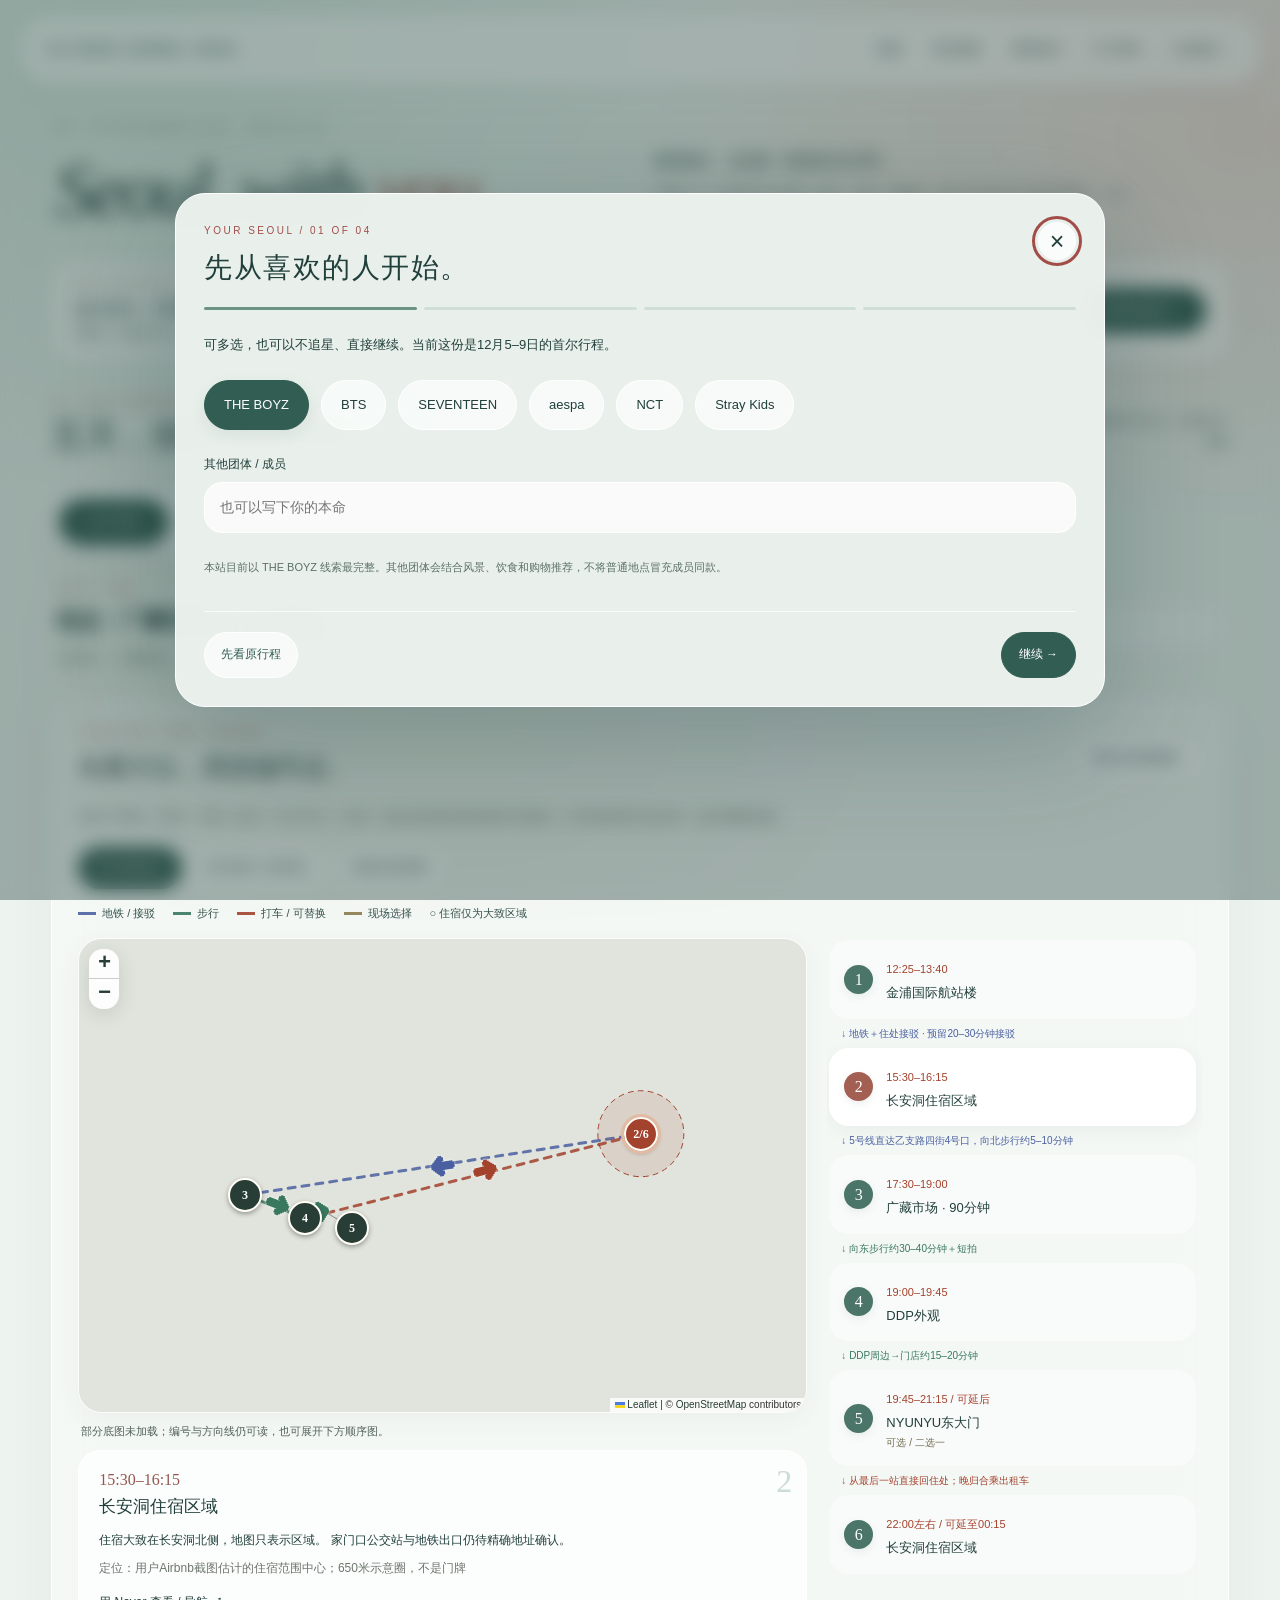
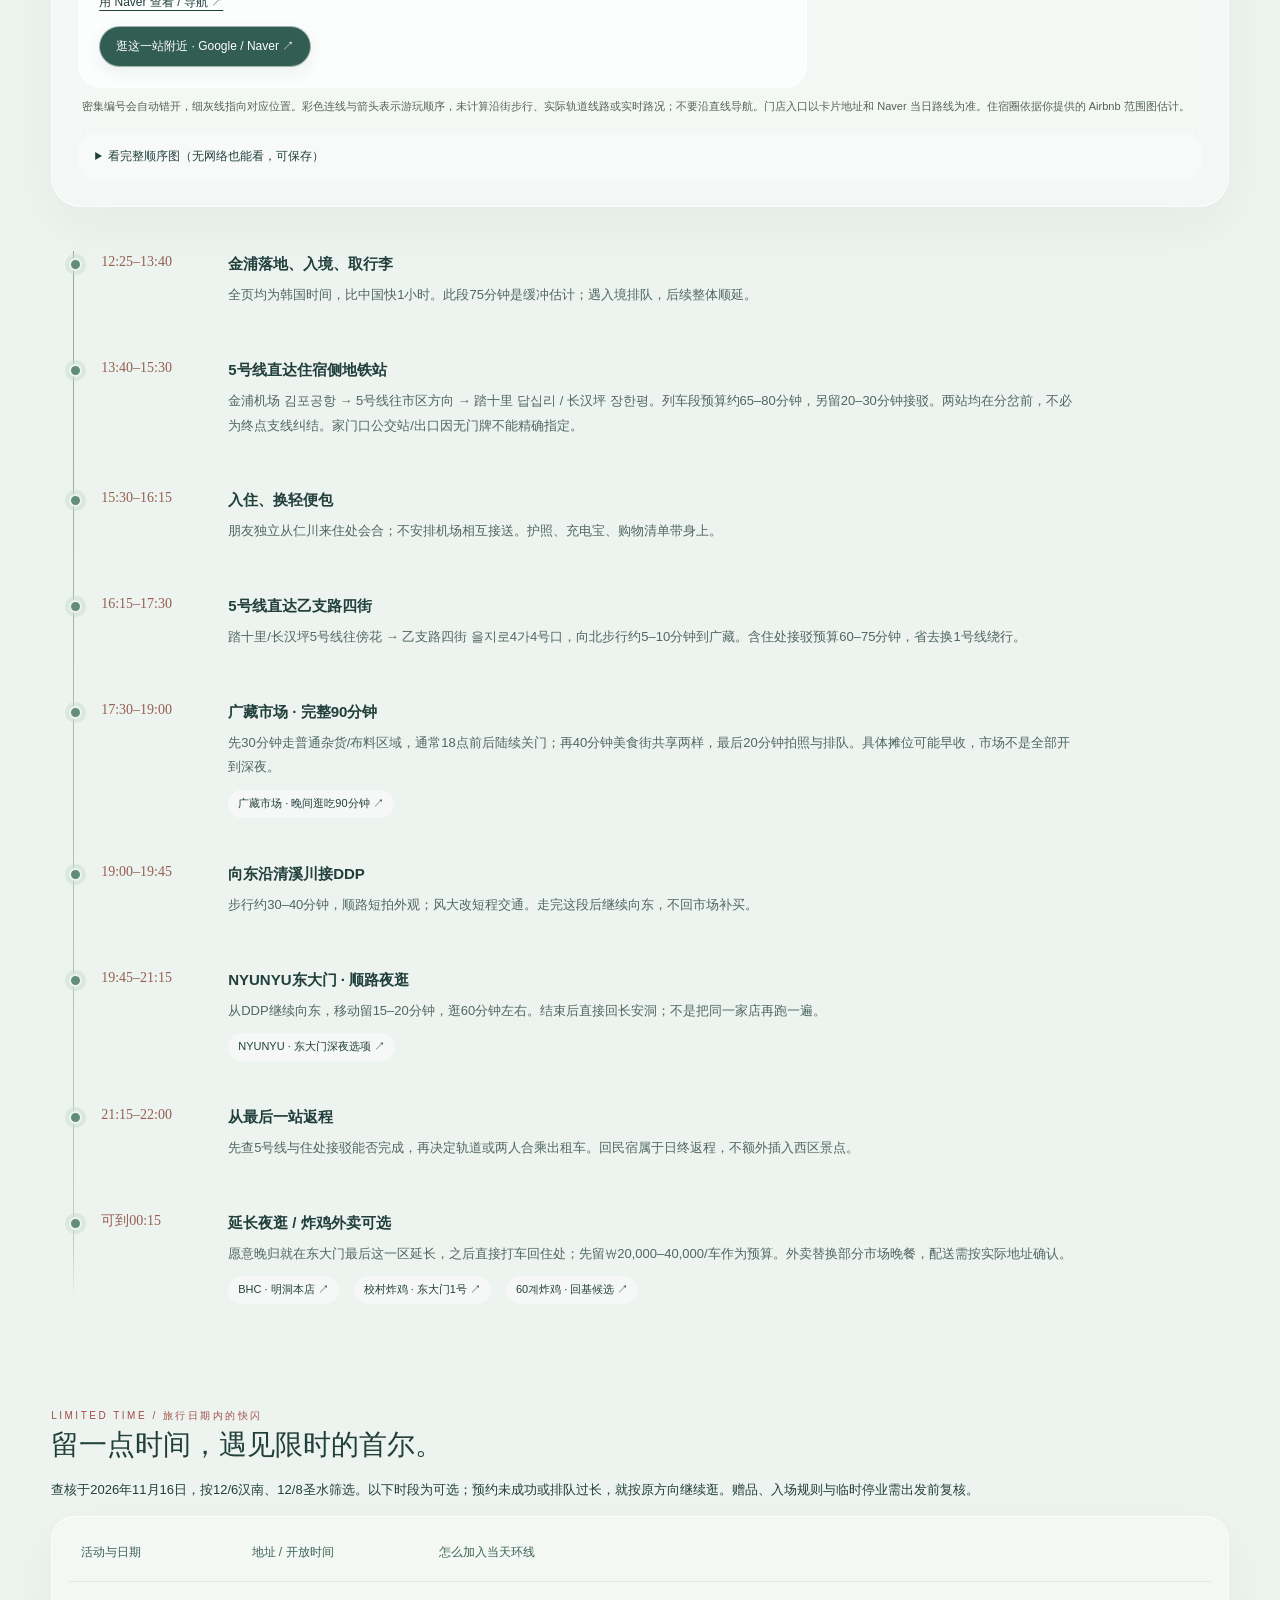
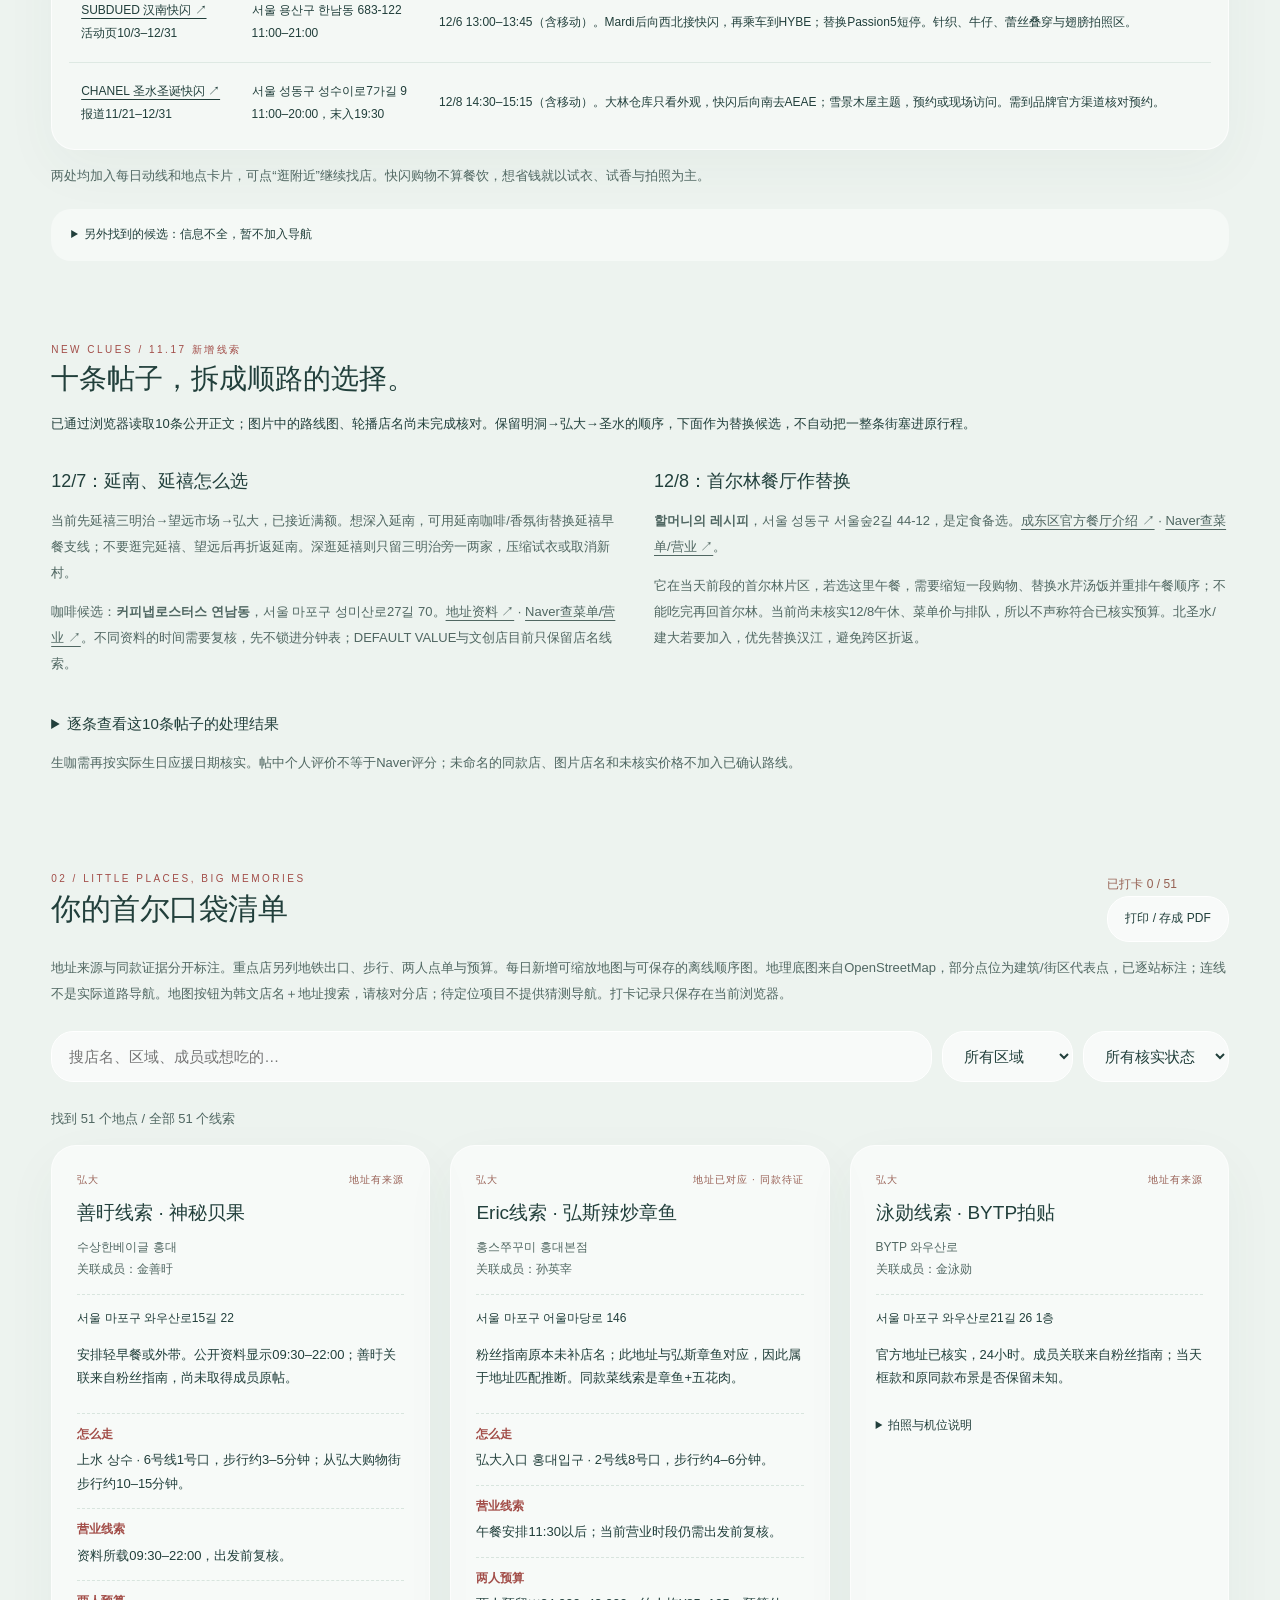
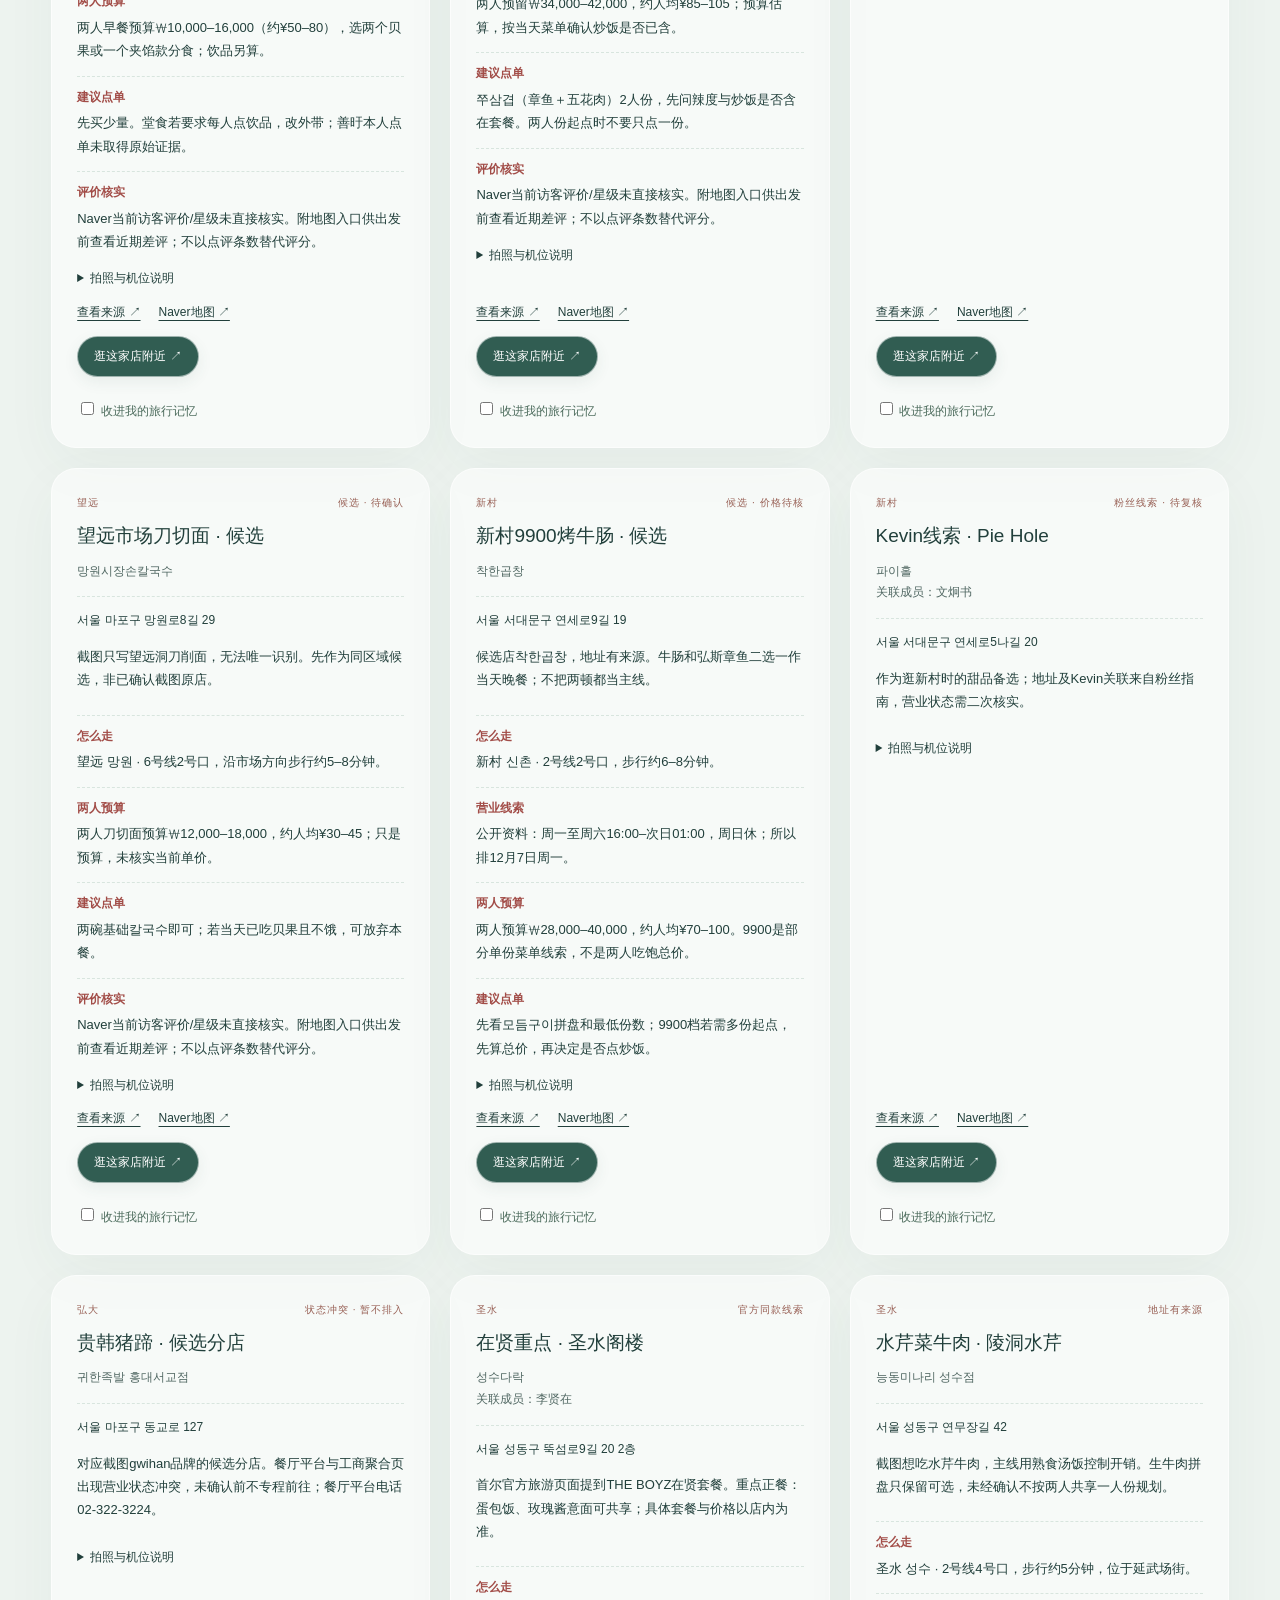
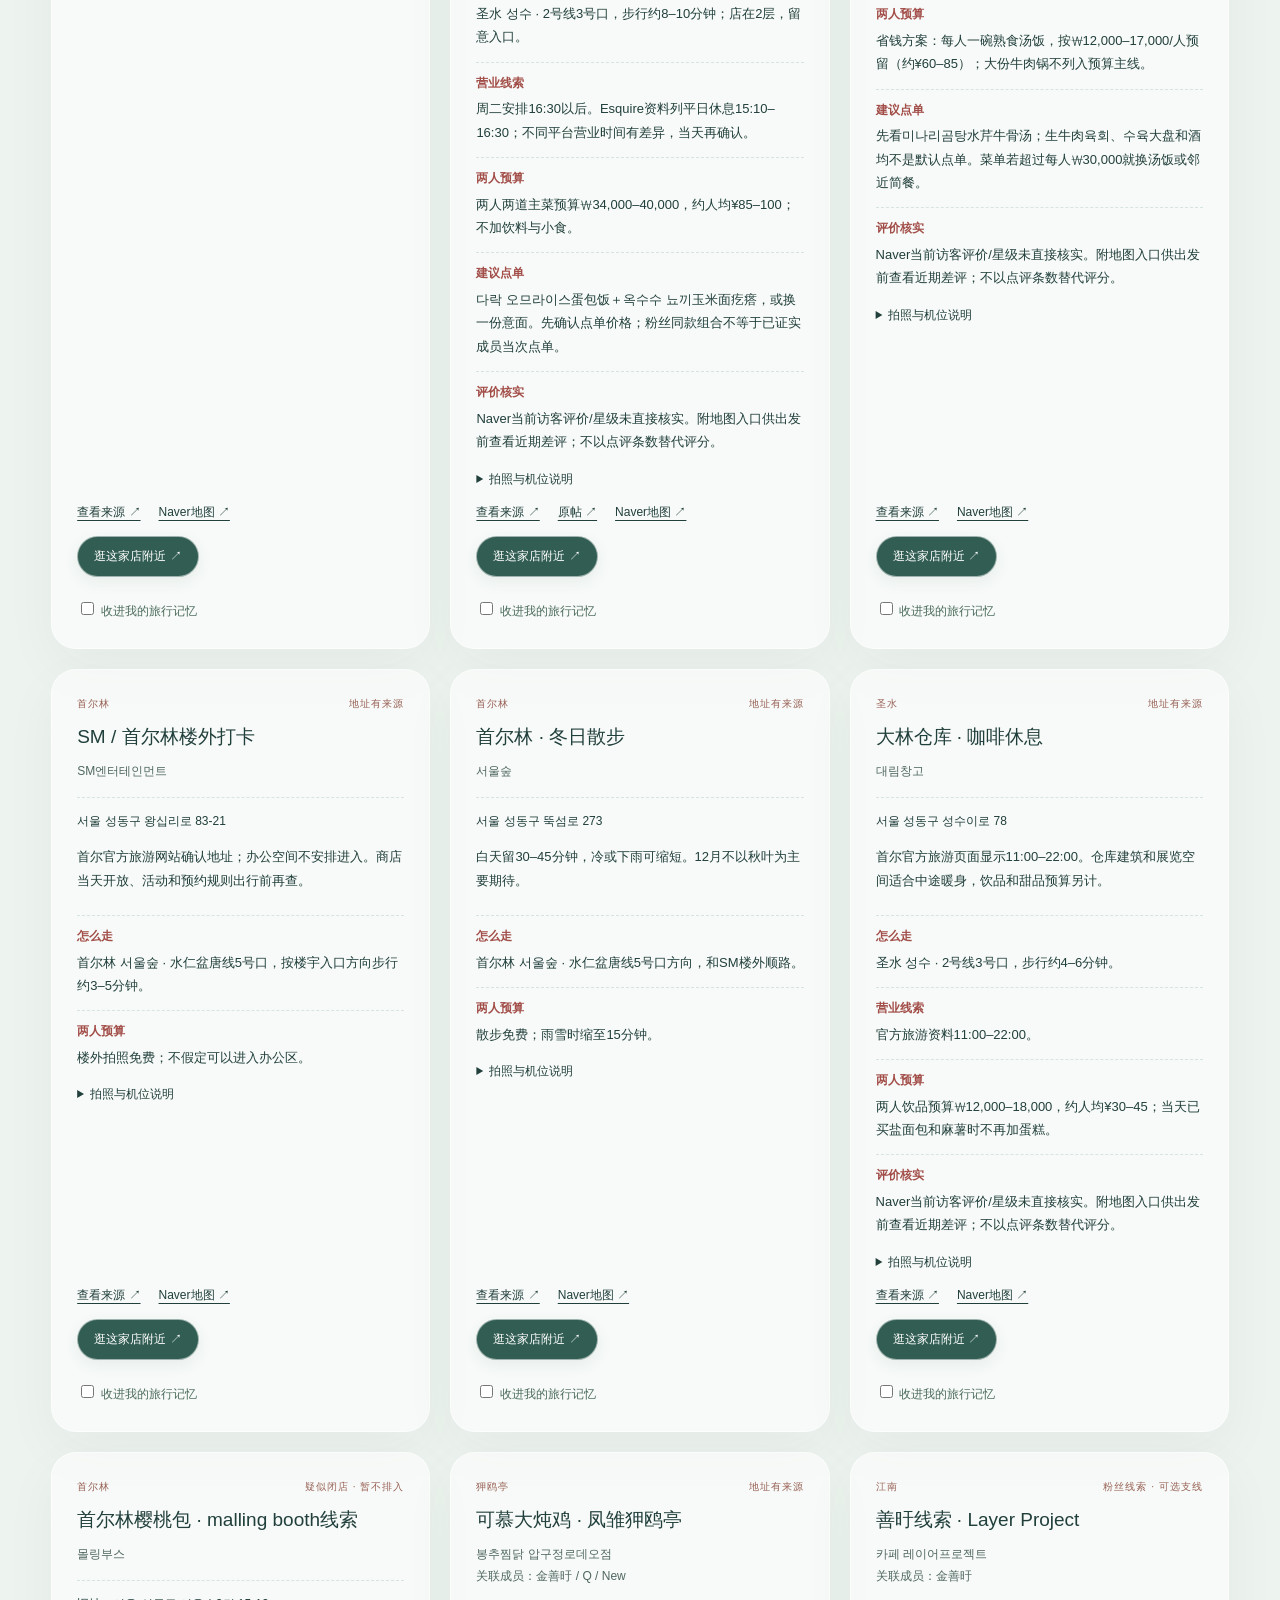
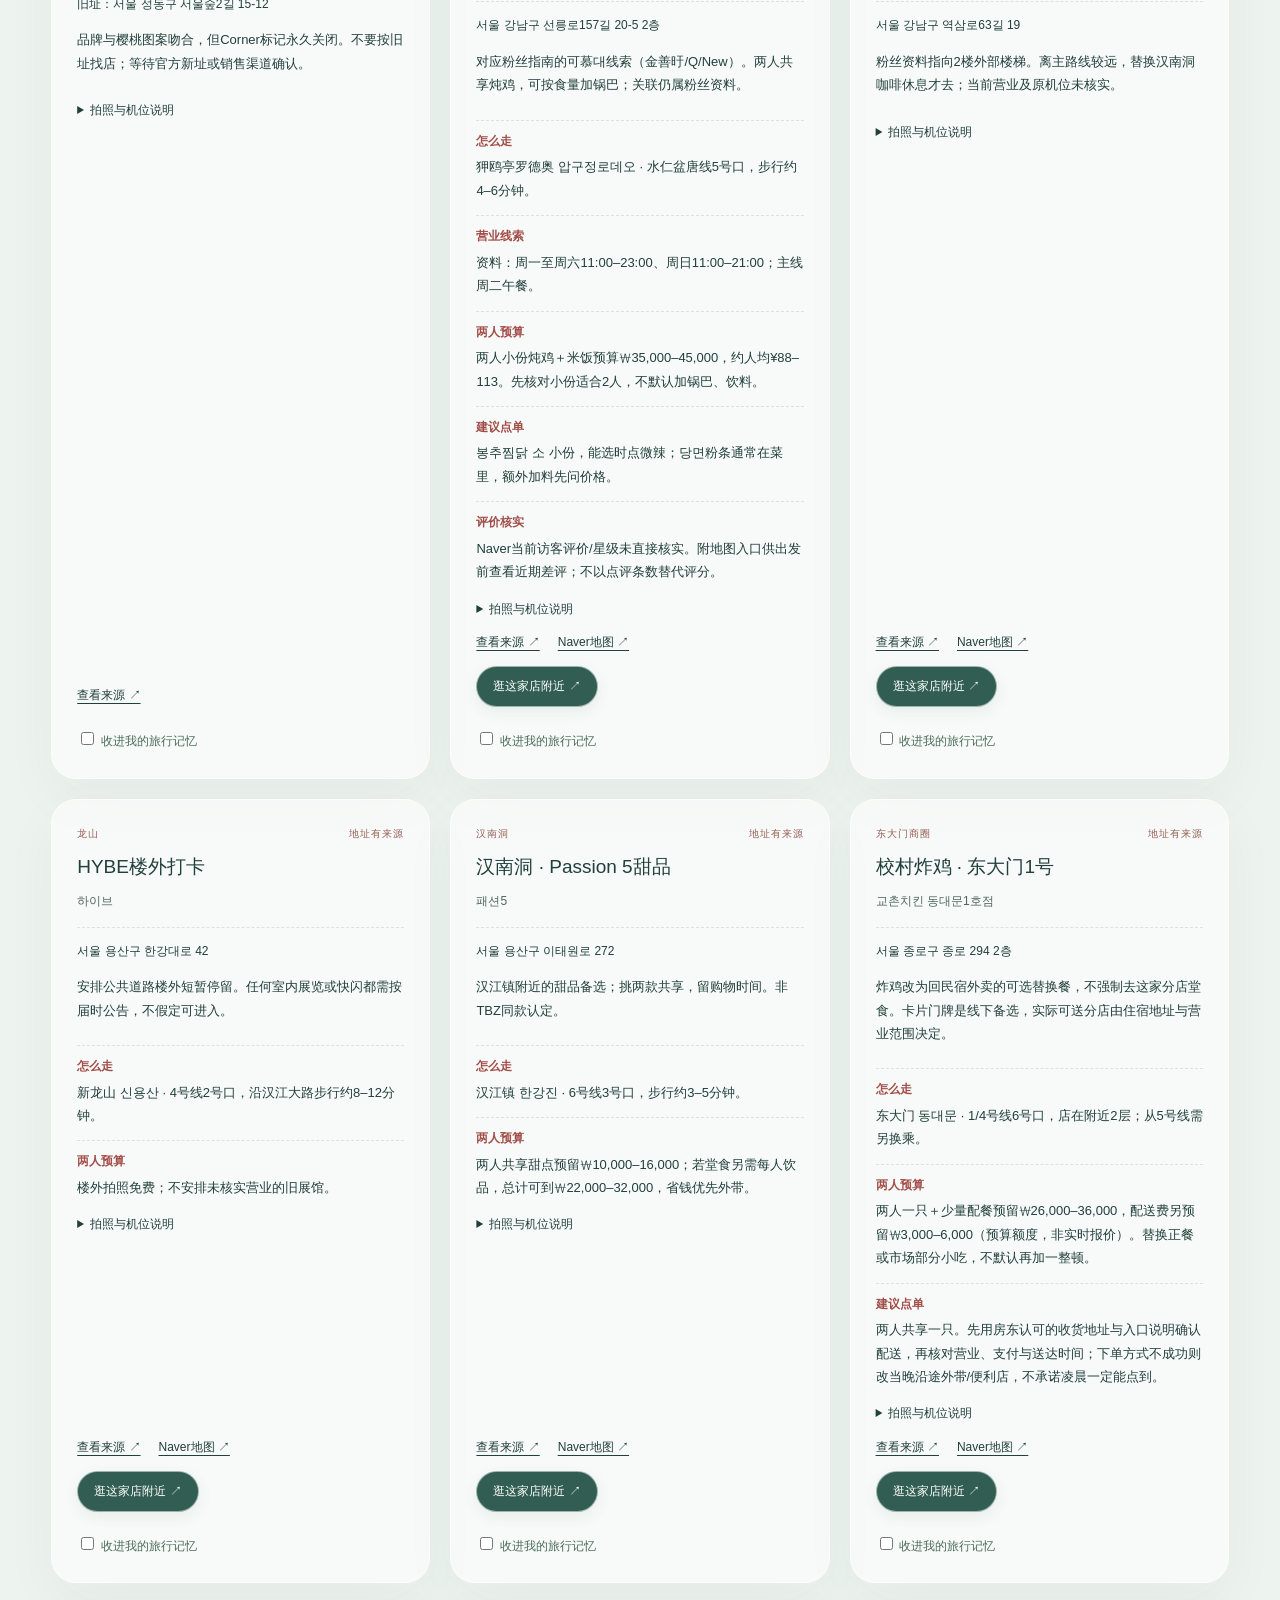
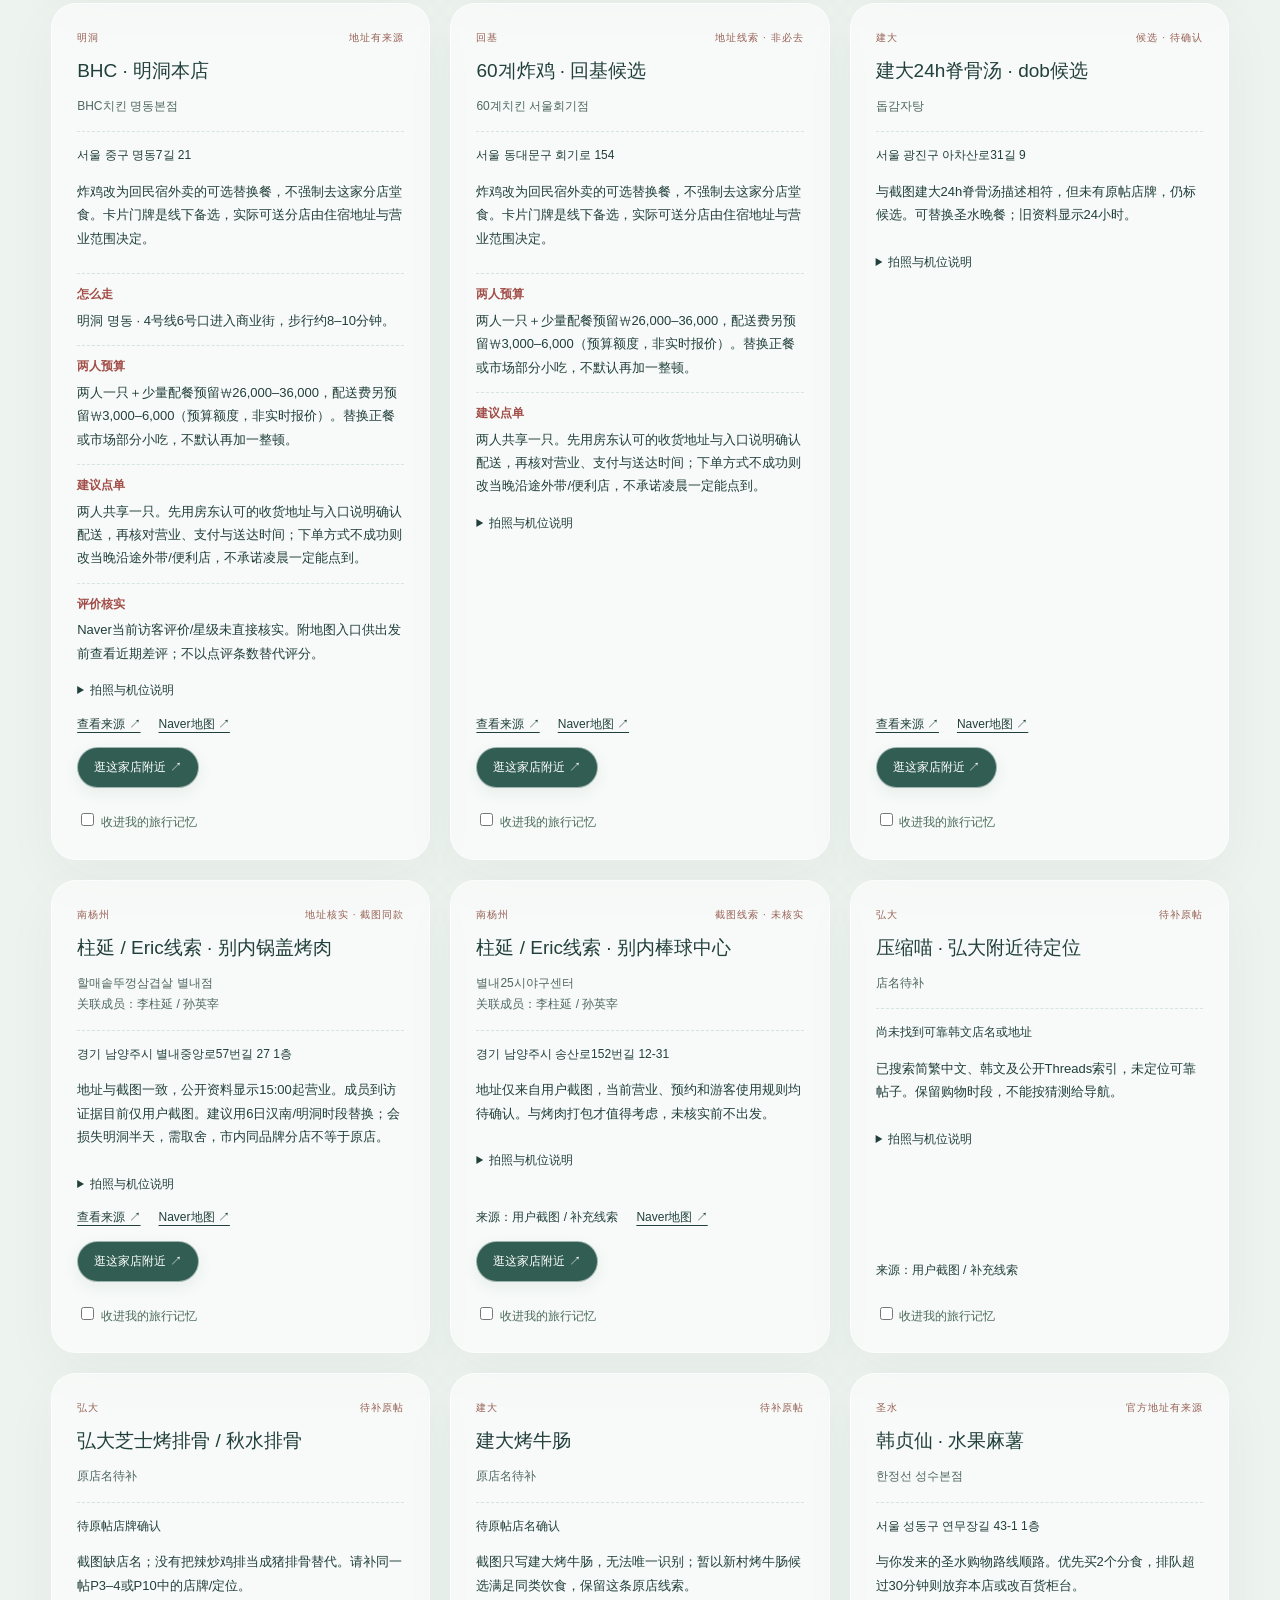
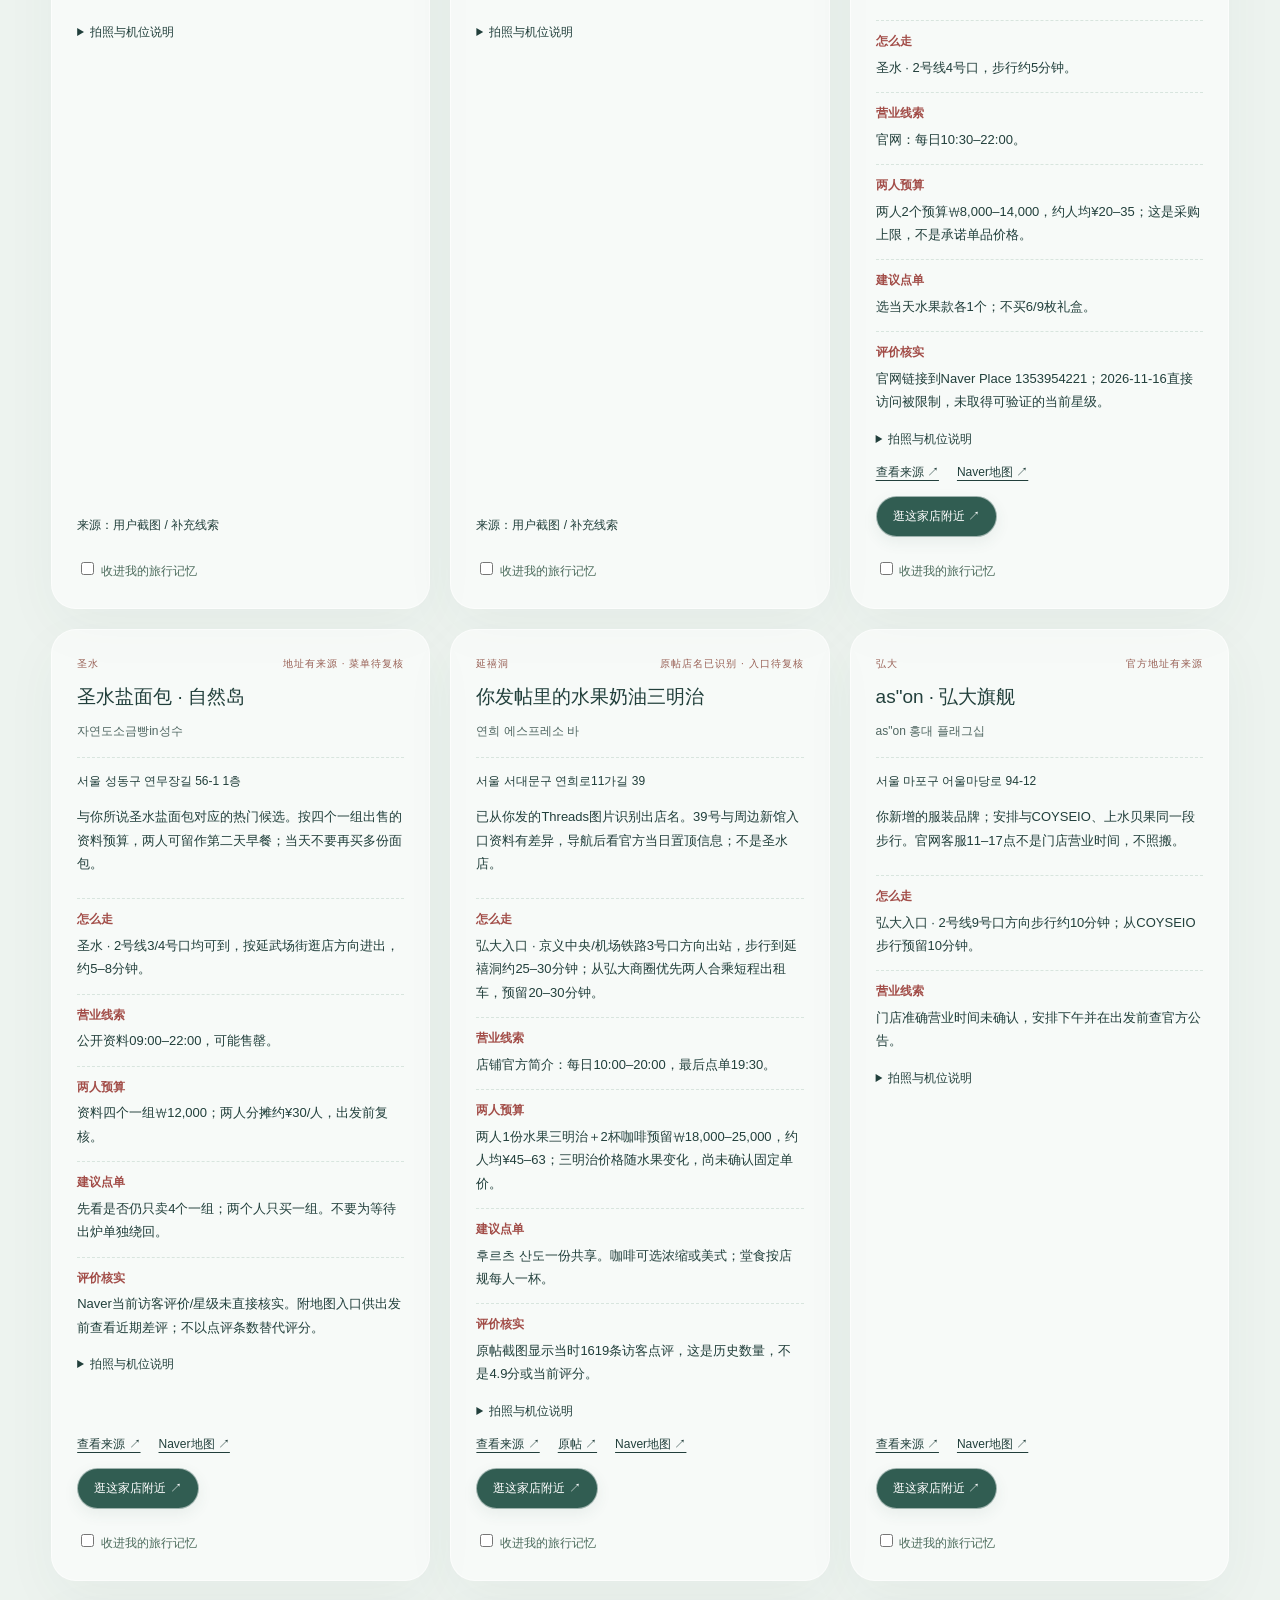
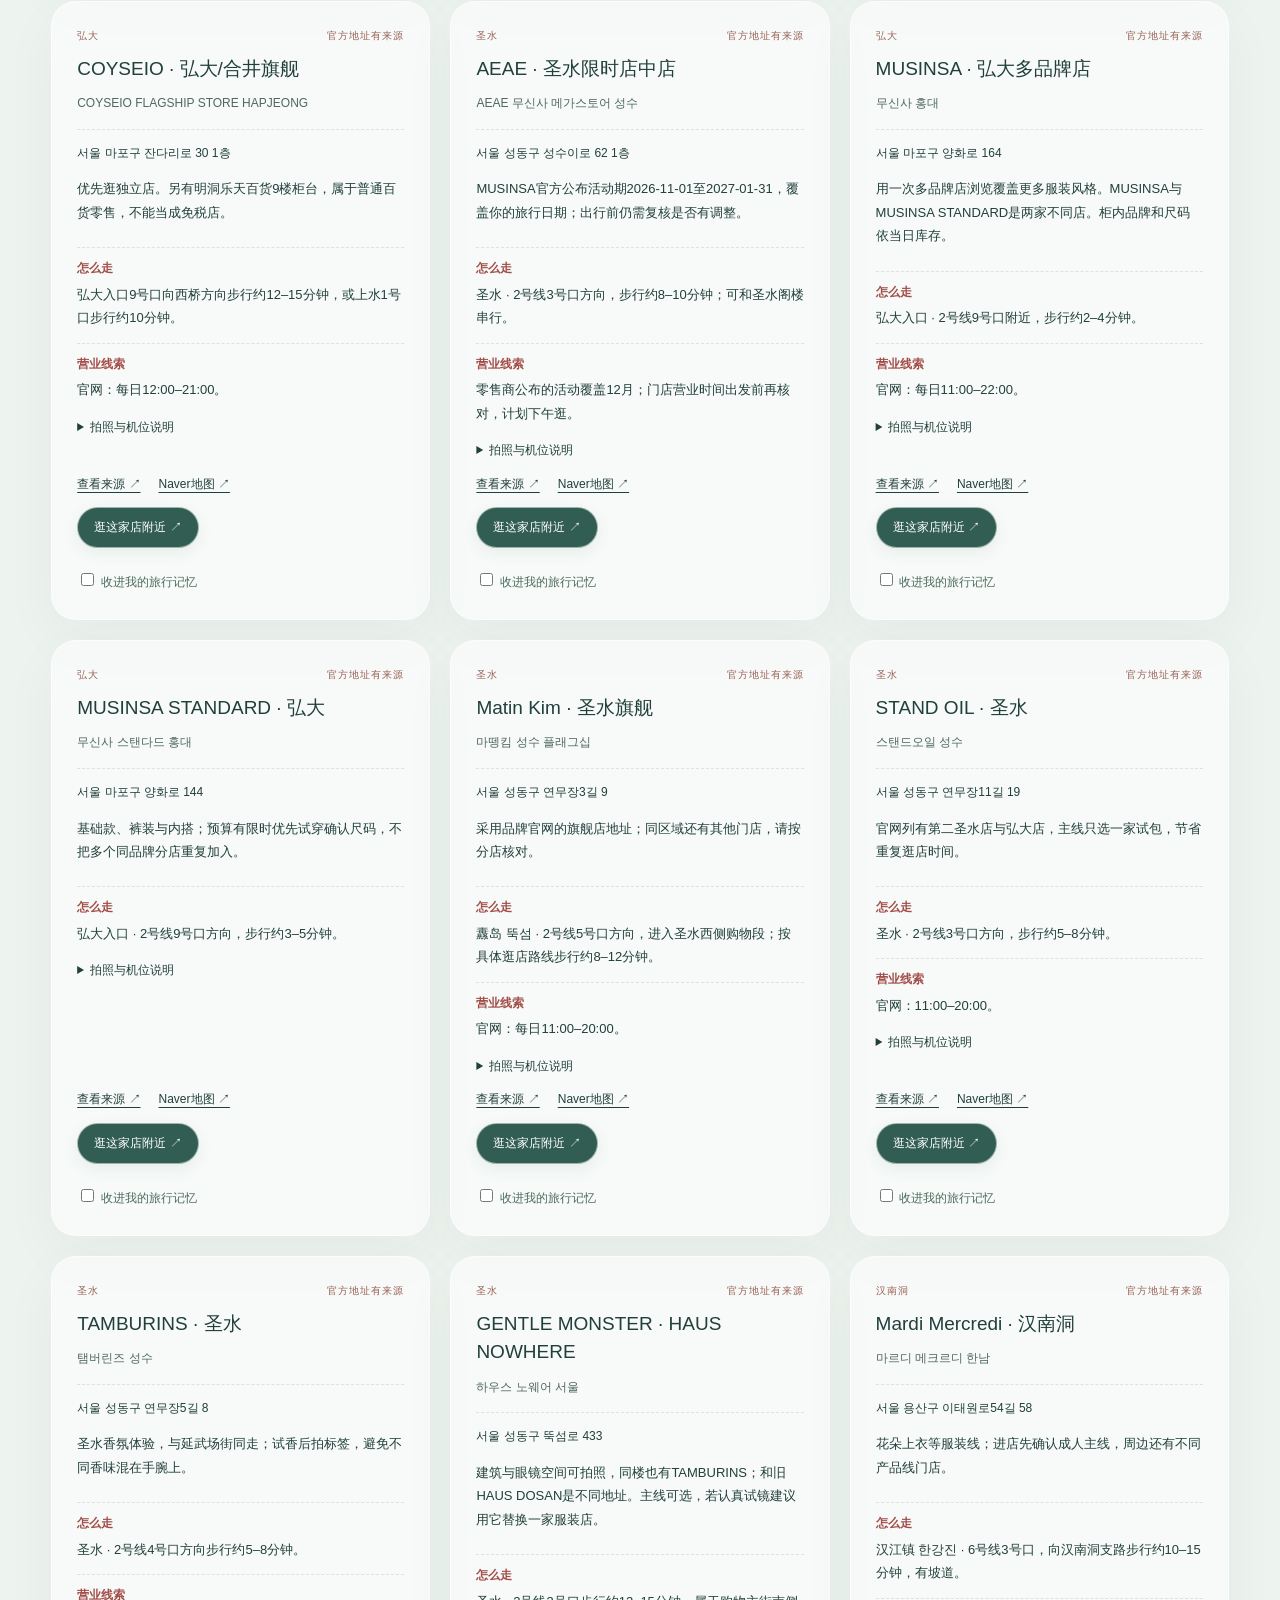
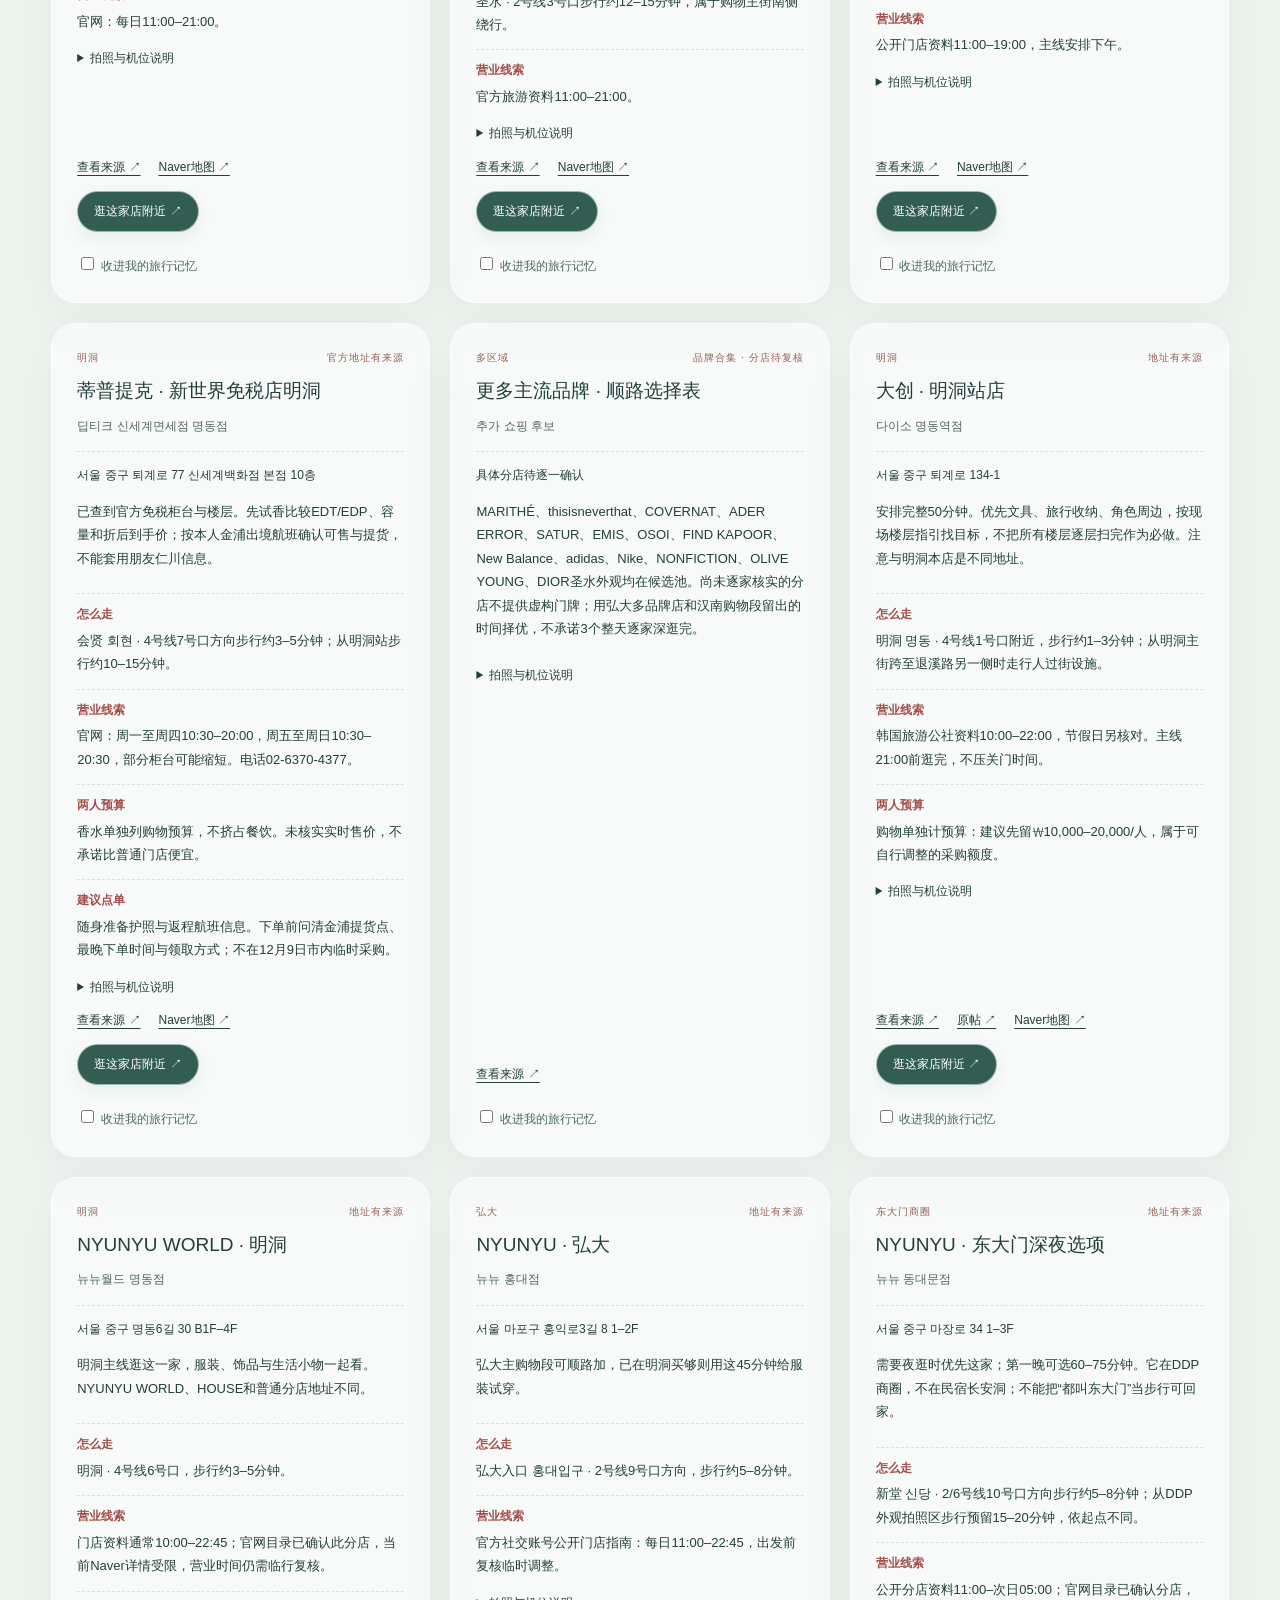
==== commit c2b8bc29: "Summarize ten new Threads sources and optional neighborhood alternatives" ====
--- a/index.html
+++ b/index.html
@@ -1,4 +1,4 @@
 <!doctype html><html lang="zh-CN"><head><meta charset="utf-8"><meta name="viewport" content="width=device-width,initial-scale=1"><meta name="theme-color" content="#edf3ef"><title>Seoul, with you · 더비的首尔手帐</title><style>
 :root{--paper:#f4efe5;--ink:#283d35;--red:#a3422d;--line:#d5d2c5;--mute:#667169}*{box-sizing:border-box}html{scroll-behavior:smooth}body{margin:0;background:var(--paper);color:var(--ink);font:15px/1.8 'Microsoft YaHei','PingFang SC',sans-serif}a{color:inherit;text-underline-offset:4px}button,input,select{font:inherit}button,a,input,select{touch-action:manipulation}button{cursor:pointer;color:inherit}header{padding:19px 5vw;border-bottom:1px solid var(--line);display:flex;justify-content:space-between;align-items:center;font-size:12px;letter-spacing:2px}nav{display:flex;gap:24px}main{max-width:1260px;margin:auto;padding:0 5vw}.hero{padding:62px 0 40px;position:relative}.eyebrow{font-size:11px;letter-spacing:3px;color:var(--red)}h1{font:italic clamp(64px,10vw,132px)/.95 Georgia,serif;letter-spacing:-5px;margin:27px 0 22px;font-weight:normal}h1 em{color:var(--red)}h2{font:normal 30px/1.4 Georgia,'Microsoft YaHei',serif;margin:0 0 12px}h3{font-size:20px;line-height:1.5;margin:10px 0}.hero-bottom{display:flex;justify-content:space-between;gap:35px;align-items:end}.hero p{max-width:590px;color:var(--mute)}.stamp{border:1px solid var(--red);color:var(--red);transform:rotate(-7deg);padding:15px 25px;text-align:center;line-height:1.6;letter-spacing:3px}.stamp strong{font:36px Georgia}.strip{display:grid;grid-template-columns:repeat(4,1fr);border-top:1px solid var(--ink);border-bottom:1px solid var(--ink);margin:10px 0 38px}.strip div{padding:17px 8px;border-right:1px solid var(--line)}.strip small{display:block;color:var(--mute);font-size:11px}.notice{border-left:3px solid var(--red);padding:14px 20px;background:#eae5da;margin:20px 0;font-size:13px}.section{padding:35px 0;border-bottom:1px solid var(--line)}.section-head{display:flex;justify-content:space-between;gap:18px;align-items:start}.small{font-size:12px;color:var(--mute)}.tabs{position:sticky;top:0;background:var(--paper);z-index:4;display:flex;gap:8px;padding:14px 0;border-bottom:1px solid var(--line);overflow:auto}.tabs button,.filters button,.action{border:1px solid var(--line);background:transparent;border-radius:0;padding:9px 15px;white-space:nowrap;text-decoration:none}.tabs button[aria-selected=true],.filters button.active{background:var(--ink);color:var(--paper);border-color:var(--ink)}.day{display:none;padding:26px 0}.day.active{display:block}.dayintro{display:grid;grid-template-columns:1fr 1fr;gap:30px;padding-bottom:25px}.route{font:italic 26px/1.7 Georgia,'Microsoft YaHei',serif}.timeline{border-top:1px solid var(--line)}.stop{display:grid;grid-template-columns:90px 1fr;gap:14px;padding:22px 0;border-bottom:1px solid var(--line)}.time{font:19px Georgia;color:var(--red)}.stop p{margin:6px 0;color:var(--mute)}.stop a{font-size:12px;margin-right:15px}.tools{display:flex;gap:10px;flex-wrap:wrap;margin:24px 0}.tools input{flex:1;min-width:200px}.tools input,.tools select{padding:12px;background:transparent;border:1px solid var(--line);color:var(--ink)}.grid{display:grid;grid-template-columns:repeat(3,1fr);gap:16px}.card{border:1px solid var(--line);padding:22px;display:flex;flex-direction:column;background:#f9f6ef;min-width:0}.card.done{opacity:.65}.meta{font-size:10px;letter-spacing:1px;color:var(--red);display:flex;justify-content:space-between;gap:10px}.kr{font-size:12px;color:var(--mute);margin-bottom:14px}.addr{font-size:12px;border-top:1px dashed var(--line);padding-top:13px;overflow-wrap:anywhere}.card p{font-size:13px}.card .links{margin-top:auto;display:flex;gap:16px;padding-top:12px;font-size:12px}.card label{font-size:12px;margin-top:14px}.card details{font-size:12px;margin-top:12px}summary{cursor:pointer}details p{color:var(--mute)}.empty{padding:30px}.notes{display:grid;grid-template-columns:1fr 1fr;gap:30px}.notes p{color:var(--mute);font-size:13px}.check{font-size:12px;color:var(--red)}footer{padding:35px 5vw;font-size:11px;color:var(--mute);text-align:center}button:focus-visible,a:focus-visible,input:focus-visible,select:focus-visible{outline:3px solid var(--red);outline-offset:3px}@media(max-width:760px){header{font-size:10px}nav{gap:12px}.hero{padding-top:40px}h1{letter-spacing:-3px}.hero-bottom{align-items:start}.stamp{padding:10px;font-size:10px}.stamp strong{font-size:25px}.strip{grid-template-columns:1fr 1fr}.strip div{border-bottom:1px solid var(--line)}.grid{grid-template-columns:1fr}.dayintro,.notes{grid-template-columns:1fr;gap:8px}.stop{grid-template-columns:65px 1fr}.section-head{display:block}.hero p{font-size:13px}.tools select{max-width:100%}}@media print{.tabs,.tools,.card label,nav,.action{display:none}.day{display:block!important}.grid{grid-template-columns:1fr 1fr}.card,.stop{break-inside:avoid}body{background:white;font-size:11px}.hero{padding:20px 0}h1{font-size:65px}.stamp{display:none}}
 .fact{border-top:1px dashed var(--line);padding:10px 0 0;margin-top:10px;font-size:12px}.fact b{color:var(--red)}.fact p{margin:3px 0}.budgettable{border-collapse:collapse;width:100%;font-size:13px}.budgettable td,.budgettable th{text-align:left;padding:12px 8px;border-bottom:1px solid var(--line)}.tablewrap{overflow:auto}.stop .time{overflow-wrap:anywhere;font-size:16px}.links{flex-wrap:wrap}@media(max-width:760px){.stop{grid-template-columns:82px 1fr}.time{font-size:15px}.budgettable{min-width:470px}}
-</style><link rel="stylesheet" href="vendor/leaflet.css?v=20261116-maps1"><link rel="stylesheet" href="route-map.css?v=20261116-maps1"><link rel="stylesheet" href="nearby.css?v=20261116-nearby1"><link rel="stylesheet" href="glass.css?v=20261116-glass1"><link rel="stylesheet" href="explore.css?v=20261116-explore1"></head><body><header><span>더비 TRAVEL JOURNAL / SEOUL</span><nav><a href="#journey">每日路线</a><a href="#popups">限时快闪</a><a href="#places">打卡清单</a><a href="#practical">出发备忘</a></nav></header><main><section class="hero"><div class="eyebrow">05 — 09 DECEMBER 2026 · TWO OF US</div><h1>Seoul, with <em>you.</em></h1><div class="hero-bottom"><div><h2>把喜欢，走成一段首尔日常。</h2><p>为两位 더비 准备的冬日手帐。逛街、拍照、喝咖啡，再把 THE BOYZ 的美食线索，一站一站收进口袋。</p><p class="small">李贤在 · 金善旴 · 金泳勋 · 李柱延 · 孙英宰<br>逛街拍照优先 / 三大商圈各留半天 / 汉江、传统市场与夜宵</p></div><div class="stamp">SEOUL<br><strong>12.05<br>12.09</strong><br>WITH THE B</div></div></section><section id="journey" class="section"><div class="section-head"><div><div class="eyebrow">01 / THE ITINERARY</div><h2>五天，按时间走进喜欢。</h2></div><span class="small">65段分时安排 · 圣水 / 弘大 / 明洞各留半天以上 · 时间为计划值</span></div><div class="tabs" role="tablist" aria-label="选择旅行日期" id="tabs"></div><div id="days"></div></section><section class="section" id="popups"><div class="eyebrow">LIMITED TIME / 旅行日期内的快闪</div><h2>留一点时间，遇见限时的首尔。</h2><p>查核于2026年11月16日，按12/6汉南、12/8圣水筛选。以下时段为可选；预约未成功或排队过长，就按原方向继续逛。赠品、入场规则与临时停业需出发前复核。</p><div class="tablewrap"><table class="budgettable"><thead><tr><th>活动与日期</th><th>地址 / 开放时间</th><th>怎么加入当天环线</th></tr></thead><tbody><tr><td><a href="https://www.musinsa.com/content/1555514743777354996" target="_blank" rel="noopener">SUBDUED 汉南快闪 ↗</a><br>活动页10/3–12/31</td><td>서울 용산구 한남동 683-122<br>11:00–21:00</td><td>12/6 13:00–13:45（含移动）。Mardi后向西北接快闪，再乘车到HYBE；替换Passion5短停。针织、牛仔、蕾丝叠穿与翅膀拍照区。</td></tr><tr><td><a href="https://www.marieclairekorea.com/beauty/2026/11/chanel-beauty-6/" target="_blank" rel="noopener">CHANEL 圣水圣诞快闪 ↗</a><br>报道11/21–12/31</td><td>서울 성동구 성수이로7가길 9<br>11:00–20:00，末入19:30</td><td>12/8 14:30–15:15（含移动）。大林仓库只看外观，快闪后向南去AEAE；雪景木屋主题，预约或现场访问。需到品牌官方渠道核对预约。</td></tr></tbody></table></div><p class="small">两处均加入每日动线和地点卡片，可点“逛附近”继续找店。快闪购物不算餐饮，想省钱就以试衣、试香与拍照为主。</p><details><summary>另外找到的候选：信息不全，暂不加入导航</summary><p>Deepp运动鞋快闪：<a href="https://popupnow.plentyer.com/p/딥-deepp-팝업스토어/" target="_blank" rel="noopener">聚合页</a>列12/5起，但没有完整门牌、结束日期与每日时间，12/8能否去仍待确认。ONGREDIENTS草莓屋：<a href="https://www.koreapopup.com/popup/1437-ongredients-strawberry-house" target="_blank" rel="noopener">KoreaPopup</a>列11/13–次年2/10、延武场街65号，另一聚合页地址不同，先核对品牌公告。UGG搜索结果出现北村报道与圣水标签冲突，因此没放进圣水路线。</p></details></section><section id="places" class="section"><div class="section-head"><div><div class="eyebrow">02 / LITTLE PLACES, BIG MEMORIES</div><h2>你的首尔口袋清单</h2></div><div><span id="progress" class="check"></span><br><button class="action" id="print">打印 / 存成 PDF</button></div></div><p class="small">地址来源与同款证据分开标注。重点店另列地铁出口、步行、两人点单与预算。每日新增可缩放地图与可保存的离线顺序图。地理底图来自OpenStreetMap，部分点位为建筑/街区代表点，已逐站标注；连线不是实际道路导航。地图按钮为韩文店名＋地址搜索，请核对分店；待定位项目不提供猜测导航。打卡记录只保存在当前浏览器。</p><div class="tools"><input id="q" aria-label="搜索地点" placeholder="搜店名、区域、成员或想吃的…"><select id="area" aria-label="按区域筛选"><option value="">所有区域</option></select><select id="kind" aria-label="筛选核实状态"><option value="">所有核实状态</option><option value="pending">只看待确认</option><option value="done">已打卡</option><option value="todo">未打卡</option></select></div><p class="small" id="count" aria-live="polite"></p><div id="cards" class="grid"></div></section><section id="budget" class="section"><div class="eyebrow">YOUR BUDGET / 每人每餐 ¥20–150</div><h2>每一餐，都把花费算明白。</h2><p>按你说的预算，先理解为每人每餐人民币20–150元，主餐优先¥40–100。为了好心算，下表暂用<strong>₩1,000≈¥5作为规划换算系数</strong>，不是实时汇率；以韩元菜单与实际支付为准。正餐、咖啡、甜品都计入每日餐饮。</p><div class="tablewrap"><table class="budgettable"><thead><tr><th>日期</th><th>餐饮重点</th><th>每人目标</th><th>两人目标</th></tr></thead><tbody><tr><td>12/5</td><td>广藏市场轻食＋可选炸鸡外卖</td><td>¥80–150</td><td>¥160–300</td></tr><tr><td>12/6</td><td>炖鸡＋明洞简餐/外卖＋少量甜品</td><td>¥130–180</td><td>¥260–360</td></tr><tr><td>12/7</td><td>望远市场＋三明治＋章鱼或牛肠</td><td>¥140–200</td><td>¥280–400</td></tr><tr><td>12/8</td><td>圣水阁楼＋水芹汤饭＋共享甜食</td><td>¥170–220</td><td>¥340–440</td></tr><tr><td>12/9</td><td>早餐或机场简餐</td><td>¥20–40</td><td>¥40–80</td></tr><tr><th>全程</th><th>预算目标，按取舍浮动</th><th>¥540–790</th><th>¥1,080–1,580</th></tr></tbody></table></div><p class="small">不含机酒、交通、衣服、香水。圣水是最高的一天；如果要把全程再压低，取消大林仓库咖啡、韩贞仙与盐面包二选一，并用汤饭替换阁楼，可少花约¥80–150/人。三明治支线出租车另算；便利店若点完整拉面餐、或外卖多加配送费，需额外计入，不能叠加后仍声称总额不变。每餐¥150是上限，不是每餐目标。</p><div class="notice"><b>防止小钱越加越多</b>　两人共享一只炸鸡、一份小炖鸡、一份水果三明治；韩贞仙先买2个，盐面包最多一组。进咖啡店堂食需尊重每人点饮品等店规，想省钱就外带。烤肉/章鱼的最低起点份数必须先问清。</div></section><section class="section" id="protected"><div class="eyebrow">HALF A DAY, REALLY / 购物与市场保护时段</div><h2>把时间留足，再加夜晚。</h2><div class="tablewrap"><table class="budgettable"><thead><tr><th>区域</th><th>固定安排</th><th>时间怎么留</th></tr></thead><tbody><tr><td>明洞 · 12/6</td><td>15:15–21:15</td><td>约6小时，西北侧进、南侧出；大创最后逛</td></tr><tr><td>弘大 · 12/7</td><td>13:30–20:15</td><td>约6小时45分本地逛店/拍贴；新村晚餐在之后</td></tr><tr><td>圣水 · 12/8</td><td>11:00–18:30</td><td>购物区7.5小时，含两餐与步行；从西向东南，汉江在最后</td></tr><tr><td>望远市场 · 12/7</td><td>11:15–12:45</td><td>完整90分钟，刀切面与小吃就在此段内</td></tr><tr><td>广藏市场 · 12/5</td><td>17:30–19:00</td><td>90分钟：先看普通店，18点后主要逛美食街</td></tr><tr><td>汉江＋便利店 · 12/8</td><td>19:10–20:30</td><td>30分钟买热饮/拉面，50分钟江边小环走，恶劣天气缩短</td></tr></tbody></table></div><p class="small">这里“半天”按商圈内连续约6–7.5小时留白，已把用餐和移动算进去；不是净试衣6小时。买东西尽量在当时决定，不再返回前一家店补买。店铺会打烊，凌晨回去主要延长夜景、便利店与深夜店，不把20点关闭的服装店排到23点。</p><div class="notes"><div><h3>夜归怎么走，花费另列</h3><p>常规回程先查能否完成全部换乘与住宿接驳。选择留到23:30–00:00后，按两人合乘出租车规划：东大门/汉江一带到长安洞先留₩20,000–40,000/车，弘大/新村先留₩30,000–60,000/车。均为预算余量，不是已取得的路线报价。</p><p>首尔普通中型出租车22:00–23:00及02:00–04:00通常加收20%，23:00–02:00加收40%。若有两次深夜打车，额外留两人合计₩50,000–100,000（按规划换算约¥250–500），不从餐饮钱里扣。想省车费可早点坐轨道返回，在民宿内吃外卖。</p><p><a href="https://news.seoul.go.kr/traffic/archives/1659" target="_blank" rel="noopener">首尔市官方出租车费率 ↗</a></p></div><div><h3>炸鸡外卖与便利店</h3><p>炸鸡不再占专门探店时段：BHC、校村、60계选一种共享。配送可用性由实际住址、可送门店、支付方式和当晚营业决定；先核对再下单。不能配送时，改沿途外带或便利店。</p><p>汉江便利店和回住处前买早餐是两个不同用途。江边留20–30分钟体验拉面/热饮；当晚已吃汤饭则只选小食，避免花两份晚餐钱。园内哪家店开门和是否有煮面机器尚未确认，提供官方设施图，不虚构24小时营业。</p></div></div></section><div class="strip"><div><small>BASE CAMP</small>长安洞 · 公交接地铁</div><div><small>YOUR FLIGHT</small>金浦 · 12:25 到 / 13:30 返</div><div><small>YOUR FRIEND</small>仁川 · 各自前往住宿</div><div><small>THE PACE</small>3 个整天 + 抵达夜</div></div><div class="notice"><b>住宿定位提醒</b>　东大门区长安洞 ≠ DDP东大门商圈。下面交通为区域估算，暂按民宿公交接长汉坪/踏十里站，通常每程另留20–30分钟接驳与候车；新截图显示住宿在长安洞北侧、首尔市立大学东南侧一带；地图用650米示意圈标注，并非精确门牌。仍以踏十里/长汉坪接驳方案预留时间，家门口公交号与出口待确认。全页采用韩国当地时间（比中国快1小时），航班时间暂按机票当地时间。</div><div class="notice"><b>商圈顺序已调整：明洞 → 弘大 → 圣水</b>　12/5抵达后广藏→DDP→东大门；12/6狎鸥亭→汉南快闪→HYBE→明洞；12/7延禧→望远→上水→弘大→新村；12/8圣水从西北向东南，CHANEL快闪后接汉江。每个商圈保留至少半天。部分入口和过街仍会有短距离折返，动线连线不等于逐米人行导航。</div><div class="notice"><b>临时想逛附近？</b>　点每日地图的编号，再点“逛这一站附近”；也可以从下方地点卡片进入。弹窗内可切换咖啡、甜品、衣服、美食与便利店，在 Google 地图上看周边店铺，也可打开 Naver 搜索。先看方位再决定是否顺路加入；营业、评价与价格请在平台店铺页确认。Google 地图需网络访问，如未载入可用完整地图链接。</div><section class="section"><div class="eyebrow">03 / THE TRADE-OFFS</div><h2>想多打卡，也要给喜欢留时间。</h2><div class="notes"><div><h3>南杨州原店支线</h3><p>截图的锅盖烤肉与棒球中心都在南杨州别内。若原店优先，可用12月6日替换：上午轻逛汉南洞 → 中午前出发别内 → 棒球中心（先确认可预约） → 15:00后烤肉 → 返回长安洞。跨区交通暂留单程60–100分钟，具体取决于民宿公交。</p><p>这样需要替换6日狎鸥亭/汉南洞与明洞购物时间。当前主线优先满足三大商圈各半天，所以南杨州仅作取舍备选，不额外塞入。首尔同品牌烤肉店可吃同类菜单，但不能标为成员到访原店。</p></div><div><h3>截图清单的覆盖方式</h3><p>主线优先：善旴贝果、圣水阁楼、水芹菜牛肉、SM、HYBE、凤雏炖鸡；加上望远90分钟、广藏90分钟、汉江公园和便利店。炸鸡改成回民宿外卖/外带的替换餐。新村牛肠与弘大章鱼作为同日晚餐二选一；第三种炸鸡用外带或外卖补充，不专程跑店。</p><p>望远刀切面、建大脊骨汤目前为候选。芝士烤排骨、秋水排骨、建大烤牛肠缺原店名；压缩喵未找到可靠定位；樱桃包旧店疑似关闭。都保留在清单，暂不伪装成已核实必去点。</p></div></div></section><section id="practical" class="section"><div class="eyebrow">04 / BEFORE WE GO</div><h2>一些让旅程轻一点的小事。</h2><div class="notes"><div><h3>机场与交通</h3><p>5日金浦12:25抵达；9日金浦13:30返程，按国际航班预留10:30前到机场。朋友走仁川，各自去机场和住宿；不为相互接机绕行。</p><p>长安洞住宿以踏十里/长汉坪5号线为锚点，每程留20–30分钟接驳。实际列车班次、公交号与出站步行要在当天Naver重新查询；页面给的是路线方案与缓冲时间。</p><p>8日首尔林从西向东南逛圣水，最后步行接汉江；7日先延禧洞、再望远，最后从上水穿过弘大到新村；6日狎鸥亭→汉南→HYBE→明洞。汉南到HYBE新增一次短程合乘预算₩10,000–20,000/车，与餐饮分开计算。</p><p><a href="https://www.airport.co.kr/gimpoeng/" target="_blank" rel="noopener">金浦机场官方信息 ↗</a></p></div><div><h3>衣服、天气与拍照</h3><p>穿搭用可脱的层次：保暖内搭＋针织/卫衣＋防风保暖外套，带围巾、手套和厚袜，穿防滑好走的鞋。室内暖气较足，外套要方便穿脱。首尔林当天尤其需要防风；试衣日用方便脱穿的内搭。</p><p>12月逐日温度与雨雪尚不能可靠确认；出发前看官方天气，雨雪时取消首尔林长走、延禧洞徒步和过多楼外拍照。每日时刻不是实时列车表，店铺临时营业调整以官方当天公告为准。</p><p>已读你新增8条Threads公开正文，并查看圣水路线图与三明治图片；未访问私人收藏夹或取得成员Instagram原图。自由拍照建议不标成认证同款机位。</p><p><a href="https://english.seoul.go.kr/seoul-views/meaning-of-seoul/3-climate/" target="_blank" rel="noopener">首尔官方气候 ↗</a> · <a href="https://english.visitseoul.net/weather" target="_blank" rel="noopener">官方天气 ↗</a></p></div></div></section><section class="section"><div class="eyebrow">05 / RESEARCH NOTES</div><h2>来源与待补线索</h2><p class="small">研究与预算更新：2026年11月16日。官方旅游资料、餐厅平台、公开游记与粉丝整理混合使用，每个地点附对应来源。营业时间为页面所载线索，并非12月实际开门承诺。</p><p><a href="https://eatingupwithtbz.netlify.app/" target="_blank" rel="noopener">THE BOYZ粉丝餐厅指南 ↗</a>　<a href="https://seoulmate.cn/#/kpop" target="_blank" rel="noopener">Seoulmate（本次未能读取）↗</a></p><p class="small">尚未定位：压缩喵Threads原帖、排骨与建大牛肠原店；未确认的品牌分店不编造门牌。Naver直接访问受限，当前评分未核实，不把评论数量写成星级。截图为用户提供的线索，截图中的推荐口吻不是本页的核实结论。</p><details><summary>早期 Threads 线索（本轮尚未读到正文）</summary><p><a href="https://www.threads.com/share/IskRtKbgy">分享1</a> · <a href="https://www.threads.com/share/IKEUEwCKc">分享2</a> · <a href="https://www.threads.com/share/DL3vR9W2b">分享3</a></p></details><details><summary>本轮已读的8条 Threads · 点击查看原文</summary><p><a href="https://www.threads.com/@sooyi.t/post/DZHW6RJkvx9">深度游讨论</a> · <a href="https://www.threads.com/@sooyi.t/post/DfMVi0ZoOtP">OLIVE YOUNG个人体验</a> · <a href="https://www.threads.com/@sooyi.t/post/DfHrfg_Eqj_">商圈组合路线</a> · <a href="https://www.threads.com/@sooyi.t/post/DfGn--WoMC6">Naver地图收藏合集</a> · <a href="https://www.threads.com/@sooyi.t/post/De6lwDVEmwG">水果奶油三明治原帖</a> · <a href="https://www.threads.com/@sooyi.t/post/DdVXMouoHoh">米其林检索建议</a> · <a href="https://www.threads.com/@sooyi.t/post/Dc7xFwQIF7_">圣水转引合集</a> · <a href="https://www.threads.com/@sooyi.t/post/DZRNA2rkgWx">纛岛5号口圣水购物路线</a></p></details></section></main><footer>SEOUL, WITH YOU. / A SMALL WINTER JOURNAL FOR 더비<br>2026.11.16 冬日毛玻璃版 · 51个地点/线索 · 65段分时安排 · 每日动线地图</footer><script src="vendor/leaflet.js?v=20261116-maps1"></script><script src="app.js?v=20261116-glass1"></script><script src="route-data.js?v=20261116-order2"></script><script src="route-map.js?v=20261116-explore1"></script><script src="nearby.js?v=20261116-nearby1"></script><script src="explore.js?v=20261116-explore1"></script></body></html>
+</style><link rel="stylesheet" href="vendor/leaflet.css?v=20261116-maps1"><link rel="stylesheet" href="route-map.css?v=20261116-maps1"><link rel="stylesheet" href="nearby.css?v=20261116-nearby1"><link rel="stylesheet" href="glass.css?v=20261116-glass1"><link rel="stylesheet" href="explore.css?v=20261116-explore1"></head><body><header><span>더비 TRAVEL JOURNAL / SEOUL</span><nav><a href="#journey">每日路线</a><a href="#popups">限时快闪</a><a href="#places">打卡清单</a><a href="#practical">出发备忘</a></nav></header><main><section class="hero"><div class="eyebrow">05 — 09 DECEMBER 2026 · TWO OF US</div><h1>Seoul, with <em>you.</em></h1><div class="hero-bottom"><div><h2>把喜欢，走成一段首尔日常。</h2><p>为两位 더비 准备的冬日手帐。逛街、拍照、喝咖啡，再把 THE BOYZ 的美食线索，一站一站收进口袋。</p><p class="small">李贤在 · 金善旴 · 金泳勋 · 李柱延 · 孙英宰<br>逛街拍照优先 / 三大商圈各留半天 / 汉江、传统市场与夜宵</p></div><div class="stamp">SEOUL<br><strong>12.05<br>12.09</strong><br>WITH THE B</div></div></section><section id="journey" class="section"><div class="section-head"><div><div class="eyebrow">01 / THE ITINERARY</div><h2>五天，按时间走进喜欢。</h2></div><span class="small">65段分时安排 · 圣水 / 弘大 / 明洞各留半天以上 · 时间为计划值</span></div><div class="tabs" role="tablist" aria-label="选择旅行日期" id="tabs"></div><div id="days"></div></section><section class="section" id="popups"><div class="eyebrow">LIMITED TIME / 旅行日期内的快闪</div><h2>留一点时间，遇见限时的首尔。</h2><p>查核于2026年11月16日，按12/6汉南、12/8圣水筛选。以下时段为可选；预约未成功或排队过长，就按原方向继续逛。赠品、入场规则与临时停业需出发前复核。</p><div class="tablewrap"><table class="budgettable"><thead><tr><th>活动与日期</th><th>地址 / 开放时间</th><th>怎么加入当天环线</th></tr></thead><tbody><tr><td><a href="https://www.musinsa.com/content/1555514743777354996" target="_blank" rel="noopener">SUBDUED 汉南快闪 ↗</a><br>活动页10/3–12/31</td><td>서울 용산구 한남동 683-122<br>11:00–21:00</td><td>12/6 13:00–13:45（含移动）。Mardi后向西北接快闪，再乘车到HYBE；替换Passion5短停。针织、牛仔、蕾丝叠穿与翅膀拍照区。</td></tr><tr><td><a href="https://www.marieclairekorea.com/beauty/2026/11/chanel-beauty-6/" target="_blank" rel="noopener">CHANEL 圣水圣诞快闪 ↗</a><br>报道11/21–12/31</td><td>서울 성동구 성수이로7가길 9<br>11:00–20:00，末入19:30</td><td>12/8 14:30–15:15（含移动）。大林仓库只看外观，快闪后向南去AEAE；雪景木屋主题，预约或现场访问。需到品牌官方渠道核对预约。</td></tr></tbody></table></div><p class="small">两处均加入每日动线和地点卡片，可点“逛附近”继续找店。快闪购物不算餐饮，想省钱就以试衣、试香与拍照为主。</p><details><summary>另外找到的候选：信息不全，暂不加入导航</summary><p>Deepp运动鞋快闪：<a href="https://popupnow.plentyer.com/p/딥-deepp-팝업스토어/" target="_blank" rel="noopener">聚合页</a>列12/5起，但没有完整门牌、结束日期与每日时间，12/8能否去仍待确认。ONGREDIENTS草莓屋：<a href="https://www.koreapopup.com/popup/1437-ongredients-strawberry-house" target="_blank" rel="noopener">KoreaPopup</a>列11/13–次年2/10、延武场街65号，另一聚合页地址不同，先核对品牌公告。UGG搜索结果出现北村报道与圣水标签冲突，因此没放进圣水路线。</p></details></section><section class="section" id="new-threads"><div class="eyebrow">NEW CLUES / 11.17 新增线索</div><h2>十条帖子，拆成顺路的选择。</h2><p>已通过浏览器读取10条公开正文；图片中的路线图、轮播店名尚未完成核对。保留明洞→弘大→圣水的顺序，下面作为替换候选，不自动把一整条街塞进原行程。</p><div class="notes"><div><h3>12/7：延南、延禧怎么选</h3><p>当前先延禧三明治→望远市场→弘大，已接近满额。想深入延南，可用延南咖啡/香氛街替换延禧早餐支线；不要逛完延禧、望远后再折返延南。深逛延禧则只留三明治旁一两家，压缩试衣或取消新村。</p><p>咖啡候选：<b>커피냅로스터스 연남동</b>，서울 마포구 성미산로27길 70。<a href="https://www.diningcode.com/profile.php?rid=kUJFZasl3gO3" target="_blank" rel="noopener">地址资料 ↗</a> · <a href="https://map.naver.com/p/search/커피냅로스터스%20연남동%20성미산로27길%2070" target="_blank" rel="noopener">Naver查菜单/营业 ↗</a>。不同资料的时间需要复核，先不锁进分钟表；DEFAULT VALUE与文创店目前只保留店名线索。</p></div><div><h3>12/8：首尔林餐厅作替换</h3><p><b>할머니의 레시피</b>，서울 성동구 서울숲2길 44-12，是定食备选。<a href="https://www.sd.go.kr/tour/selectBbsNttView.do?bbsNo=552&amp;key=1903&amp;nttNo=329574&amp;pageIndex=1&amp;pageUnit=10" target="_blank" rel="noopener">成东区官方餐厅介绍 ↗</a> · <a href="https://map.naver.com/p/search/할머니의%20레시피%20서울숲2길%2044-12" target="_blank" rel="noopener">Naver查菜单/营业 ↗</a>。</p><p>它在当天前段的首尔林片区，若选这里午餐，需要缩短一段购物、替换水芹汤饭并重排午餐顺序；不能吃完再回首尔林。当前尚未核实12/8午休、菜单价与排队，所以不声称符合已核实预算。北圣水/建大若要加入，优先替换汉江，避免跨区折返。</p></div></div><details><summary>逐条查看这10条帖子的处理结果</summary><div class="tablewrap"><table class="budgettable"><thead><tr><th>原帖</th><th>提取与核实状态</th></tr></thead><tbody><tr><td><a href="https://www.threads.com/@rememberrying/post/DfyAMTQlZWo" target="_blank" rel="noopener">1. 首尔甜品合集 ↗</a></td><td>正文仅标题；图片店名未读到，暂不能提取餐厅。</td></tr><tr><td><a href="https://www.threads.com/@sooyi.t/post/DZHW6RJkvx9" target="_blank" rel="noopener">2. 深度游总介绍 ↗</a></td><td>与此前来源重复；没有新增具体店铺。</td></tr><tr><td><a href="https://www.threads.com/@sooyi.t/post/DZHcBSYkk6q" target="_blank" rel="noopener">3. 延南洞支路 ↗</a></td><td>弘大入口3号口接延南；香氛、小物、咖啡方向。作者列LOE、youssoful等作为地标，不代表逐店推荐。</td></tr><tr><td><a href="https://www.threads.com/@sooyi.t/post/DZIH8jkkqZl" target="_blank" rel="noopener">4. 弘大购物分区 ↗</a></td><td>AK PLAZA一侧、小店坡道、主街与潮牌横街可分开逛；新增object、GRANHAND、Ducky World、Fennec、Mmlg等线索，分店门牌尚待核。</td></tr><tr><td><a href="https://www.threads.com/@sooyi.t/post/DZIajL8klzJ" target="_blank" rel="noopener">5. 延禧洞街区 ↗</a></td><td>水果三明治已在行程；另外列DEFAULT VALUE咖啡、All Write文创、蛋挞与老式面包等。适合作为延禧早餐支线的替换，不全部追加。</td></tr><tr><td><a href="https://www.threads.com/@sooyi.t/post/DZJ2zuukpgx" target="_blank" rel="noopener">6. 圣水区域概览 ↗</a></td><td>首尔林→圣水主街的方向与现有安排一致；北圣水、建大是另一个扩展方向，会与汉江晚间时段竞争。SM办公楼不因帖子口吻视作可自由进入。</td></tr><tr><td><a href="https://www.threads.com/@sooyi.t/post/DZKy0M1kheI" target="_blank" rel="noopener">7. 望远市场逛吃 ↗</a></td><td>望远站2号口方向；鸡块、韩式炸糕、炸辣椒、糖饼、面包可挑两三样共享。保留90分钟，不为每一种小吃额外排餐。</td></tr><tr><td><a href="https://www.threads.com/@sooyi.t/post/DZRlAFrkv5f" target="_blank" rel="noopener">8. 地图工具合集 ↗</a></td><td>列出甜品、生咖、平价餐、夜市与韩流地图。此处仅记录帖中工具线索，未核实其全部内容与更新频率。</td></tr><tr><td><a href="https://www.threads.com/@sooyi.t/post/DZSrO71kj24" target="_blank" rel="noopener">9. Naver圣水收藏地图 ↗</a></td><td>已读公开正文和地图预览；尚未取得完整收藏列表。原帖可打开，不将截断的短链当作完整导航。</td></tr><tr><td><a href="https://www.threads.com/@sooyi.t/post/DZSrI2QEkDR" target="_blank" rel="noopener">10. 首尔林街区与餐厅 ↗</a></td><td>首尔林站5号口、街区拍照与定食/盖饭线索。未命名的RIIZE咖啡、SVT蜜瓜包不能据此确认店名或成员机位。</td></tr></tbody></table></div></details><p class="small">生咖需再按实际生日应援日期核实。帖中个人评价不等于Naver评分；未命名的同款店、图片店名和未核实价格不加入已确认路线。</p></section><section id="places" class="section"><div class="section-head"><div><div class="eyebrow">02 / LITTLE PLACES, BIG MEMORIES</div><h2>你的首尔口袋清单</h2></div><div><span id="progress" class="check"></span><br><button class="action" id="print">打印 / 存成 PDF</button></div></div><p class="small">地址来源与同款证据分开标注。重点店另列地铁出口、步行、两人点单与预算。每日新增可缩放地图与可保存的离线顺序图。地理底图来自OpenStreetMap，部分点位为建筑/街区代表点，已逐站标注；连线不是实际道路导航。地图按钮为韩文店名＋地址搜索，请核对分店；待定位项目不提供猜测导航。打卡记录只保存在当前浏览器。</p><div class="tools"><input id="q" aria-label="搜索地点" placeholder="搜店名、区域、成员或想吃的…"><select id="area" aria-label="按区域筛选"><option value="">所有区域</option></select><select id="kind" aria-label="筛选核实状态"><option value="">所有核实状态</option><option value="pending">只看待确认</option><option value="done">已打卡</option><option value="todo">未打卡</option></select></div><p class="small" id="count" aria-live="polite"></p><div id="cards" class="grid"></div></section><section id="budget" class="section"><div class="eyebrow">YOUR BUDGET / 每人每餐 ¥20–150</div><h2>每一餐，都把花费算明白。</h2><p>按你说的预算，先理解为每人每餐人民币20–150元，主餐优先¥40–100。为了好心算，下表暂用<strong>₩1,000≈¥5作为规划换算系数</strong>，不是实时汇率；以韩元菜单与实际支付为准。正餐、咖啡、甜品都计入每日餐饮。</p><div class="tablewrap"><table class="budgettable"><thead><tr><th>日期</th><th>餐饮重点</th><th>每人目标</th><th>两人目标</th></tr></thead><tbody><tr><td>12/5</td><td>广藏市场轻食＋可选炸鸡外卖</td><td>¥80–150</td><td>¥160–300</td></tr><tr><td>12/6</td><td>炖鸡＋明洞简餐/外卖＋少量甜品</td><td>¥130–180</td><td>¥260–360</td></tr><tr><td>12/7</td><td>望远市场＋三明治＋章鱼或牛肠</td><td>¥140–200</td><td>¥280–400</td></tr><tr><td>12/8</td><td>圣水阁楼＋水芹汤饭＋共享甜食</td><td>¥170–220</td><td>¥340–440</td></tr><tr><td>12/9</td><td>早餐或机场简餐</td><td>¥20–40</td><td>¥40–80</td></tr><tr><th>全程</th><th>预算目标，按取舍浮动</th><th>¥540–790</th><th>¥1,080–1,580</th></tr></tbody></table></div><p class="small">不含机酒、交通、衣服、香水。圣水是最高的一天；如果要把全程再压低，取消大林仓库咖啡、韩贞仙与盐面包二选一，并用汤饭替换阁楼，可少花约¥80–150/人。三明治支线出租车另算；便利店若点完整拉面餐、或外卖多加配送费，需额外计入，不能叠加后仍声称总额不变。每餐¥150是上限，不是每餐目标。</p><div class="notice"><b>防止小钱越加越多</b>　两人共享一只炸鸡、一份小炖鸡、一份水果三明治；韩贞仙先买2个，盐面包最多一组。进咖啡店堂食需尊重每人点饮品等店规，想省钱就外带。烤肉/章鱼的最低起点份数必须先问清。</div></section><section class="section" id="protected"><div class="eyebrow">HALF A DAY, REALLY / 购物与市场保护时段</div><h2>把时间留足，再加夜晚。</h2><div class="tablewrap"><table class="budgettable"><thead><tr><th>区域</th><th>固定安排</th><th>时间怎么留</th></tr></thead><tbody><tr><td>明洞 · 12/6</td><td>15:15–21:15</td><td>约6小时，西北侧进、南侧出；大创最后逛</td></tr><tr><td>弘大 · 12/7</td><td>13:30–20:15</td><td>约6小时45分本地逛店/拍贴；新村晚餐在之后</td></tr><tr><td>圣水 · 12/8</td><td>11:00–18:30</td><td>购物区7.5小时，含两餐与步行；从西向东南，汉江在最后</td></tr><tr><td>望远市场 · 12/7</td><td>11:15–12:45</td><td>完整90分钟，刀切面与小吃就在此段内</td></tr><tr><td>广藏市场 · 12/5</td><td>17:30–19:00</td><td>90分钟：先看普通店，18点后主要逛美食街</td></tr><tr><td>汉江＋便利店 · 12/8</td><td>19:10–20:30</td><td>30分钟买热饮/拉面，50分钟江边小环走，恶劣天气缩短</td></tr></tbody></table></div><p class="small">这里“半天”按商圈内连续约6–7.5小时留白，已把用餐和移动算进去；不是净试衣6小时。买东西尽量在当时决定，不再返回前一家店补买。店铺会打烊，凌晨回去主要延长夜景、便利店与深夜店，不把20点关闭的服装店排到23点。</p><div class="notes"><div><h3>夜归怎么走，花费另列</h3><p>常规回程先查能否完成全部换乘与住宿接驳。选择留到23:30–00:00后，按两人合乘出租车规划：东大门/汉江一带到长安洞先留₩20,000–40,000/车，弘大/新村先留₩30,000–60,000/车。均为预算余量，不是已取得的路线报价。</p><p>首尔普通中型出租车22:00–23:00及02:00–04:00通常加收20%，23:00–02:00加收40%。若有两次深夜打车，额外留两人合计₩50,000–100,000（按规划换算约¥250–500），不从餐饮钱里扣。想省车费可早点坐轨道返回，在民宿内吃外卖。</p><p><a href="https://news.seoul.go.kr/traffic/archives/1659" target="_blank" rel="noopener">首尔市官方出租车费率 ↗</a></p></div><div><h3>炸鸡外卖与便利店</h3><p>炸鸡不再占专门探店时段：BHC、校村、60계选一种共享。配送可用性由实际住址、可送门店、支付方式和当晚营业决定；先核对再下单。不能配送时，改沿途外带或便利店。</p><p>汉江便利店和回住处前买早餐是两个不同用途。江边留20–30分钟体验拉面/热饮；当晚已吃汤饭则只选小食，避免花两份晚餐钱。园内哪家店开门和是否有煮面机器尚未确认，提供官方设施图，不虚构24小时营业。</p></div></div></section><div class="strip"><div><small>BASE CAMP</small>长安洞 · 公交接地铁</div><div><small>YOUR FLIGHT</small>金浦 · 12:25 到 / 13:30 返</div><div><small>YOUR FRIEND</small>仁川 · 各自前往住宿</div><div><small>THE PACE</small>3 个整天 + 抵达夜</div></div><div class="notice"><b>住宿定位提醒</b>　东大门区长安洞 ≠ DDP东大门商圈。下面交通为区域估算，暂按民宿公交接长汉坪/踏十里站，通常每程另留20–30分钟接驳与候车；新截图显示住宿在长安洞北侧、首尔市立大学东南侧一带；地图用650米示意圈标注，并非精确门牌。仍以踏十里/长汉坪接驳方案预留时间，家门口公交号与出口待确认。全页采用韩国当地时间（比中国快1小时），航班时间暂按机票当地时间。</div><div class="notice"><b>商圈顺序已调整：明洞 → 弘大 → 圣水</b>　12/5抵达后广藏→DDP→东大门；12/6狎鸥亭→汉南快闪→HYBE→明洞；12/7延禧→望远→上水→弘大→新村；12/8圣水从西北向东南，CHANEL快闪后接汉江。每个商圈保留至少半天。部分入口和过街仍会有短距离折返，动线连线不等于逐米人行导航。</div><div class="notice"><b>临时想逛附近？</b>　点每日地图的编号，再点“逛这一站附近”；也可以从下方地点卡片进入。弹窗内可切换咖啡、甜品、衣服、美食与便利店，在 Google 地图上看周边店铺，也可打开 Naver 搜索。先看方位再决定是否顺路加入；营业、评价与价格请在平台店铺页确认。Google 地图需网络访问，如未载入可用完整地图链接。</div><section class="section"><div class="eyebrow">03 / THE TRADE-OFFS</div><h2>想多打卡，也要给喜欢留时间。</h2><div class="notes"><div><h3>南杨州原店支线</h3><p>截图的锅盖烤肉与棒球中心都在南杨州别内。若原店优先，可用12月6日替换：上午轻逛汉南洞 → 中午前出发别内 → 棒球中心（先确认可预约） → 15:00后烤肉 → 返回长安洞。跨区交通暂留单程60–100分钟，具体取决于民宿公交。</p><p>这样需要替换6日狎鸥亭/汉南洞与明洞购物时间。当前主线优先满足三大商圈各半天，所以南杨州仅作取舍备选，不额外塞入。首尔同品牌烤肉店可吃同类菜单，但不能标为成员到访原店。</p></div><div><h3>截图清单的覆盖方式</h3><p>主线优先：善旴贝果、圣水阁楼、水芹菜牛肉、SM、HYBE、凤雏炖鸡；加上望远90分钟、广藏90分钟、汉江公园和便利店。炸鸡改成回民宿外卖/外带的替换餐。新村牛肠与弘大章鱼作为同日晚餐二选一；第三种炸鸡用外带或外卖补充，不专程跑店。</p><p>望远刀切面、建大脊骨汤目前为候选。芝士烤排骨、秋水排骨、建大烤牛肠缺原店名；压缩喵未找到可靠定位；樱桃包旧店疑似关闭。都保留在清单，暂不伪装成已核实必去点。</p></div></div></section><section id="practical" class="section"><div class="eyebrow">04 / BEFORE WE GO</div><h2>一些让旅程轻一点的小事。</h2><div class="notes"><div><h3>机场与交通</h3><p>5日金浦12:25抵达；9日金浦13:30返程，按国际航班预留10:30前到机场。朋友走仁川，各自去机场和住宿；不为相互接机绕行。</p><p>长安洞住宿以踏十里/长汉坪5号线为锚点，每程留20–30分钟接驳。实际列车班次、公交号与出站步行要在当天Naver重新查询；页面给的是路线方案与缓冲时间。</p><p>8日首尔林从西向东南逛圣水，最后步行接汉江；7日先延禧洞、再望远，最后从上水穿过弘大到新村；6日狎鸥亭→汉南→HYBE→明洞。汉南到HYBE新增一次短程合乘预算₩10,000–20,000/车，与餐饮分开计算。</p><p><a href="https://www.airport.co.kr/gimpoeng/" target="_blank" rel="noopener">金浦机场官方信息 ↗</a></p></div><div><h3>衣服、天气与拍照</h3><p>穿搭用可脱的层次：保暖内搭＋针织/卫衣＋防风保暖外套，带围巾、手套和厚袜，穿防滑好走的鞋。室内暖气较足，外套要方便穿脱。首尔林当天尤其需要防风；试衣日用方便脱穿的内搭。</p><p>12月逐日温度与雨雪尚不能可靠确认；出发前看官方天气，雨雪时取消首尔林长走、延禧洞徒步和过多楼外拍照。每日时刻不是实时列车表，店铺临时营业调整以官方当天公告为准。</p><p>已读你新增8条Threads公开正文，并查看圣水路线图与三明治图片；未访问私人收藏夹或取得成员Instagram原图。自由拍照建议不标成认证同款机位。</p><p><a href="https://english.seoul.go.kr/seoul-views/meaning-of-seoul/3-climate/" target="_blank" rel="noopener">首尔官方气候 ↗</a> · <a href="https://english.visitseoul.net/weather" target="_blank" rel="noopener">官方天气 ↗</a></p></div></div></section><section class="section"><div class="eyebrow">05 / RESEARCH NOTES</div><h2>来源与待补线索</h2><p class="small">研究与预算更新：2026年11月16日。官方旅游资料、餐厅平台、公开游记与粉丝整理混合使用，每个地点附对应来源。营业时间为页面所载线索，并非12月实际开门承诺。</p><p><a href="https://eatingupwithtbz.netlify.app/" target="_blank" rel="noopener">THE BOYZ粉丝餐厅指南 ↗</a>　<a href="https://seoulmate.cn/#/kpop" target="_blank" rel="noopener">Seoulmate（本次未能读取）↗</a></p><p class="small">尚未定位：压缩喵Threads原帖、排骨与建大牛肠原店；未确认的品牌分店不编造门牌。Naver直接访问受限，当前评分未核实，不把评论数量写成星级。截图为用户提供的线索，截图中的推荐口吻不是本页的核实结论。</p><details><summary>早期 Threads 线索（本轮尚未读到正文）</summary><p><a href="https://www.threads.com/share/IskRtKbgy">分享1</a> · <a href="https://www.threads.com/share/IKEUEwCKc">分享2</a> · <a href="https://www.threads.com/share/DL3vR9W2b">分享3</a></p></details><details><summary>本轮已读的8条 Threads · 点击查看原文</summary><p><a href="https://www.threads.com/@sooyi.t/post/DZHW6RJkvx9">深度游讨论</a> · <a href="https://www.threads.com/@sooyi.t/post/DfMVi0ZoOtP">OLIVE YOUNG个人体验</a> · <a href="https://www.threads.com/@sooyi.t/post/DfHrfg_Eqj_">商圈组合路线</a> · <a href="https://www.threads.com/@sooyi.t/post/DfGn--WoMC6">Naver地图收藏合集</a> · <a href="https://www.threads.com/@sooyi.t/post/De6lwDVEmwG">水果奶油三明治原帖</a> · <a href="https://www.threads.com/@sooyi.t/post/DdVXMouoHoh">米其林检索建议</a> · <a href="https://www.threads.com/@sooyi.t/post/Dc7xFwQIF7_">圣水转引合集</a> · <a href="https://www.threads.com/@sooyi.t/post/DZRNA2rkgWx">纛岛5号口圣水购物路线</a></p></details></section></main><footer>SEOUL, WITH YOU. / A SMALL WINTER JOURNAL FOR 더비<br>2026.11.16 冬日毛玻璃版 · 51个地点/线索 · 65段分时安排 · 每日动线地图</footer><script src="vendor/leaflet.js?v=20261116-maps1"></script><script src="app.js?v=20261117-threads1"></script><script src="route-data.js?v=20261116-order2"></script><script src="route-map.js?v=20261116-explore1"></script><script src="nearby.js?v=20261116-nearby1"></script><script src="explore.js?v=20261116-explore2"></script></body></html>
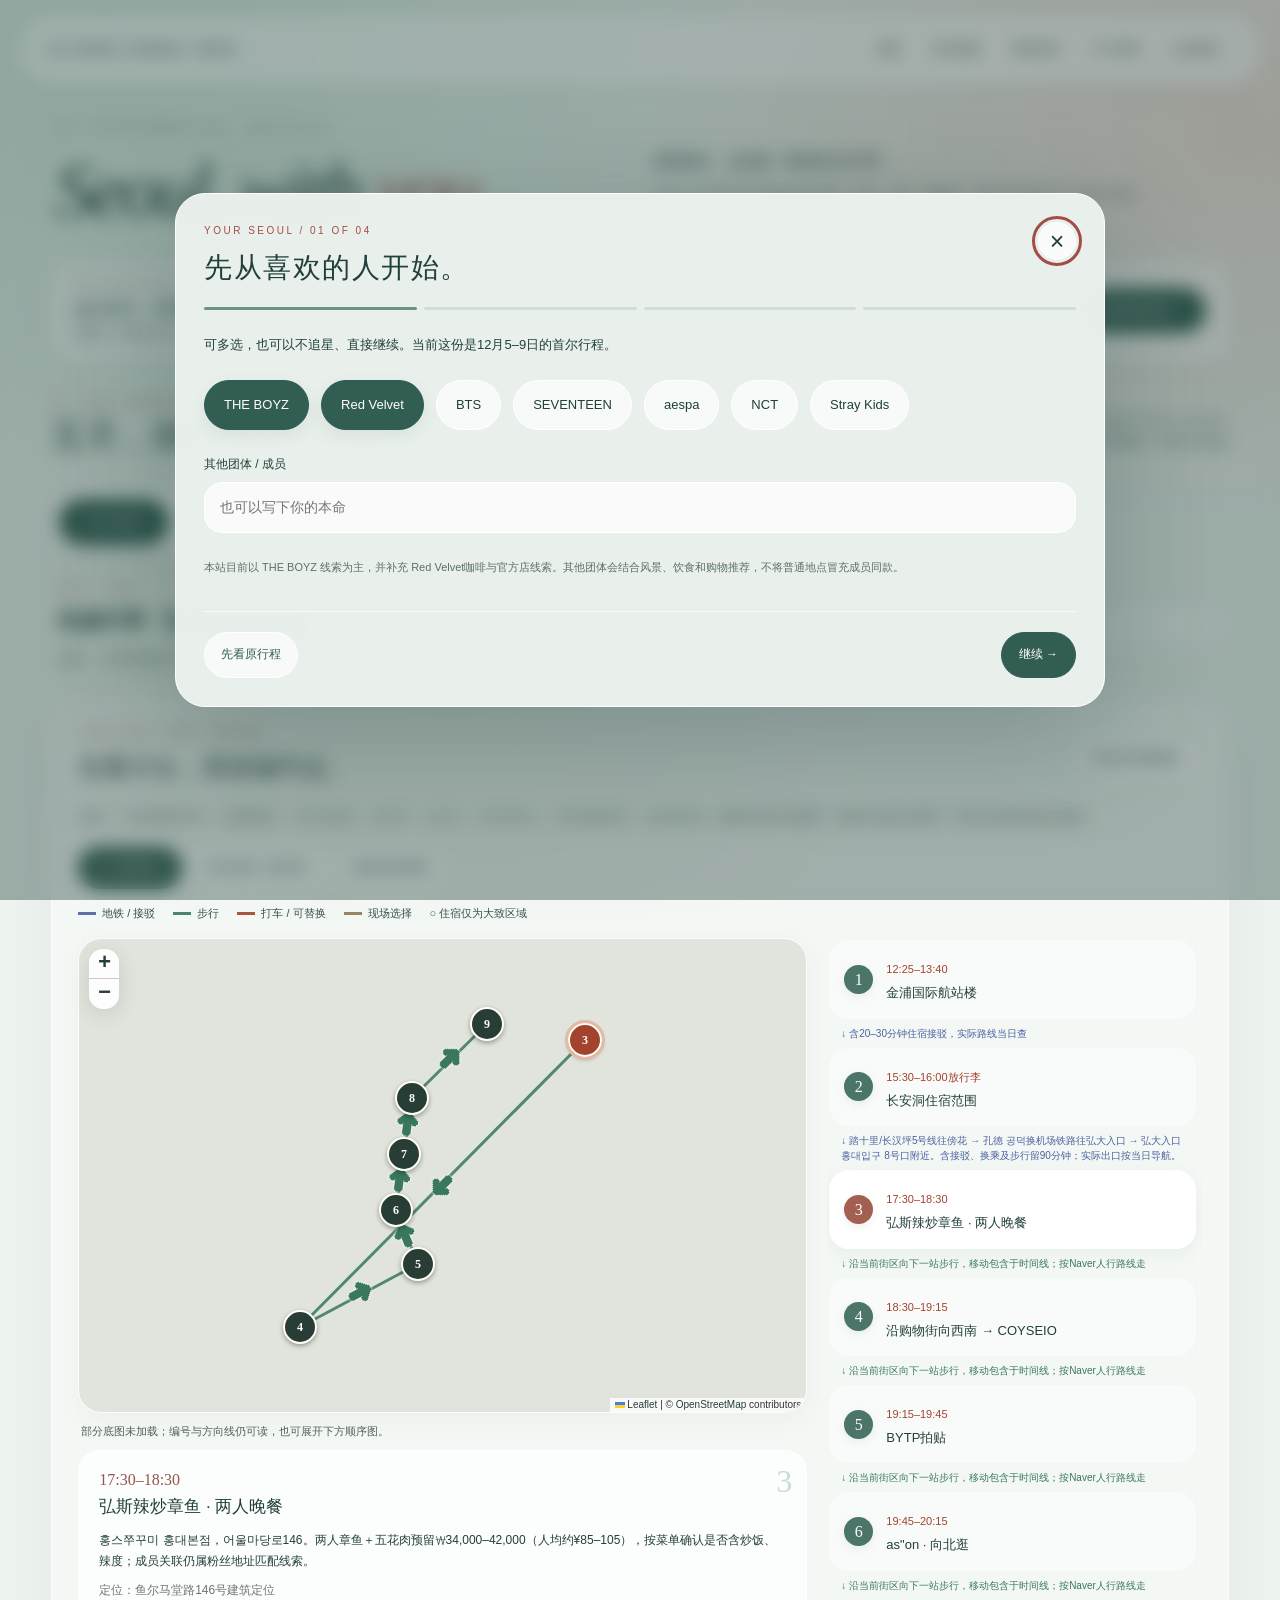
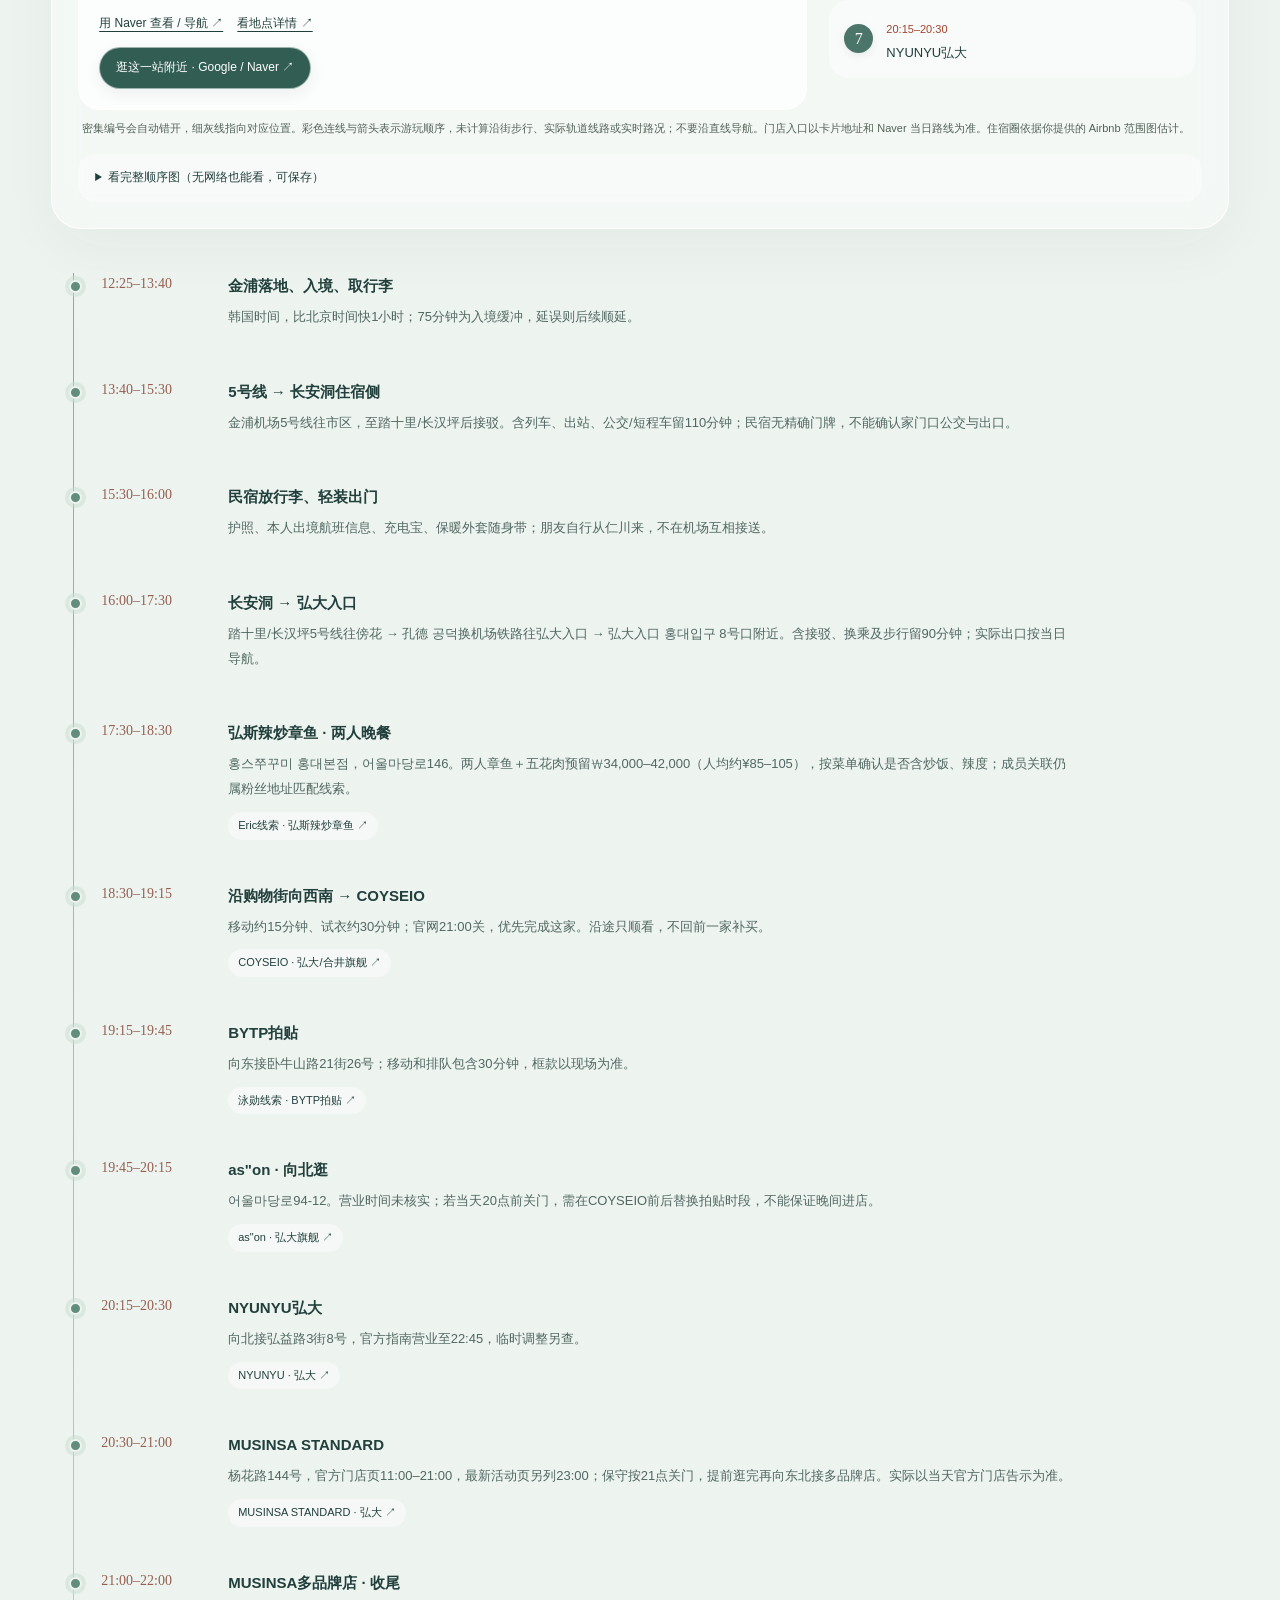
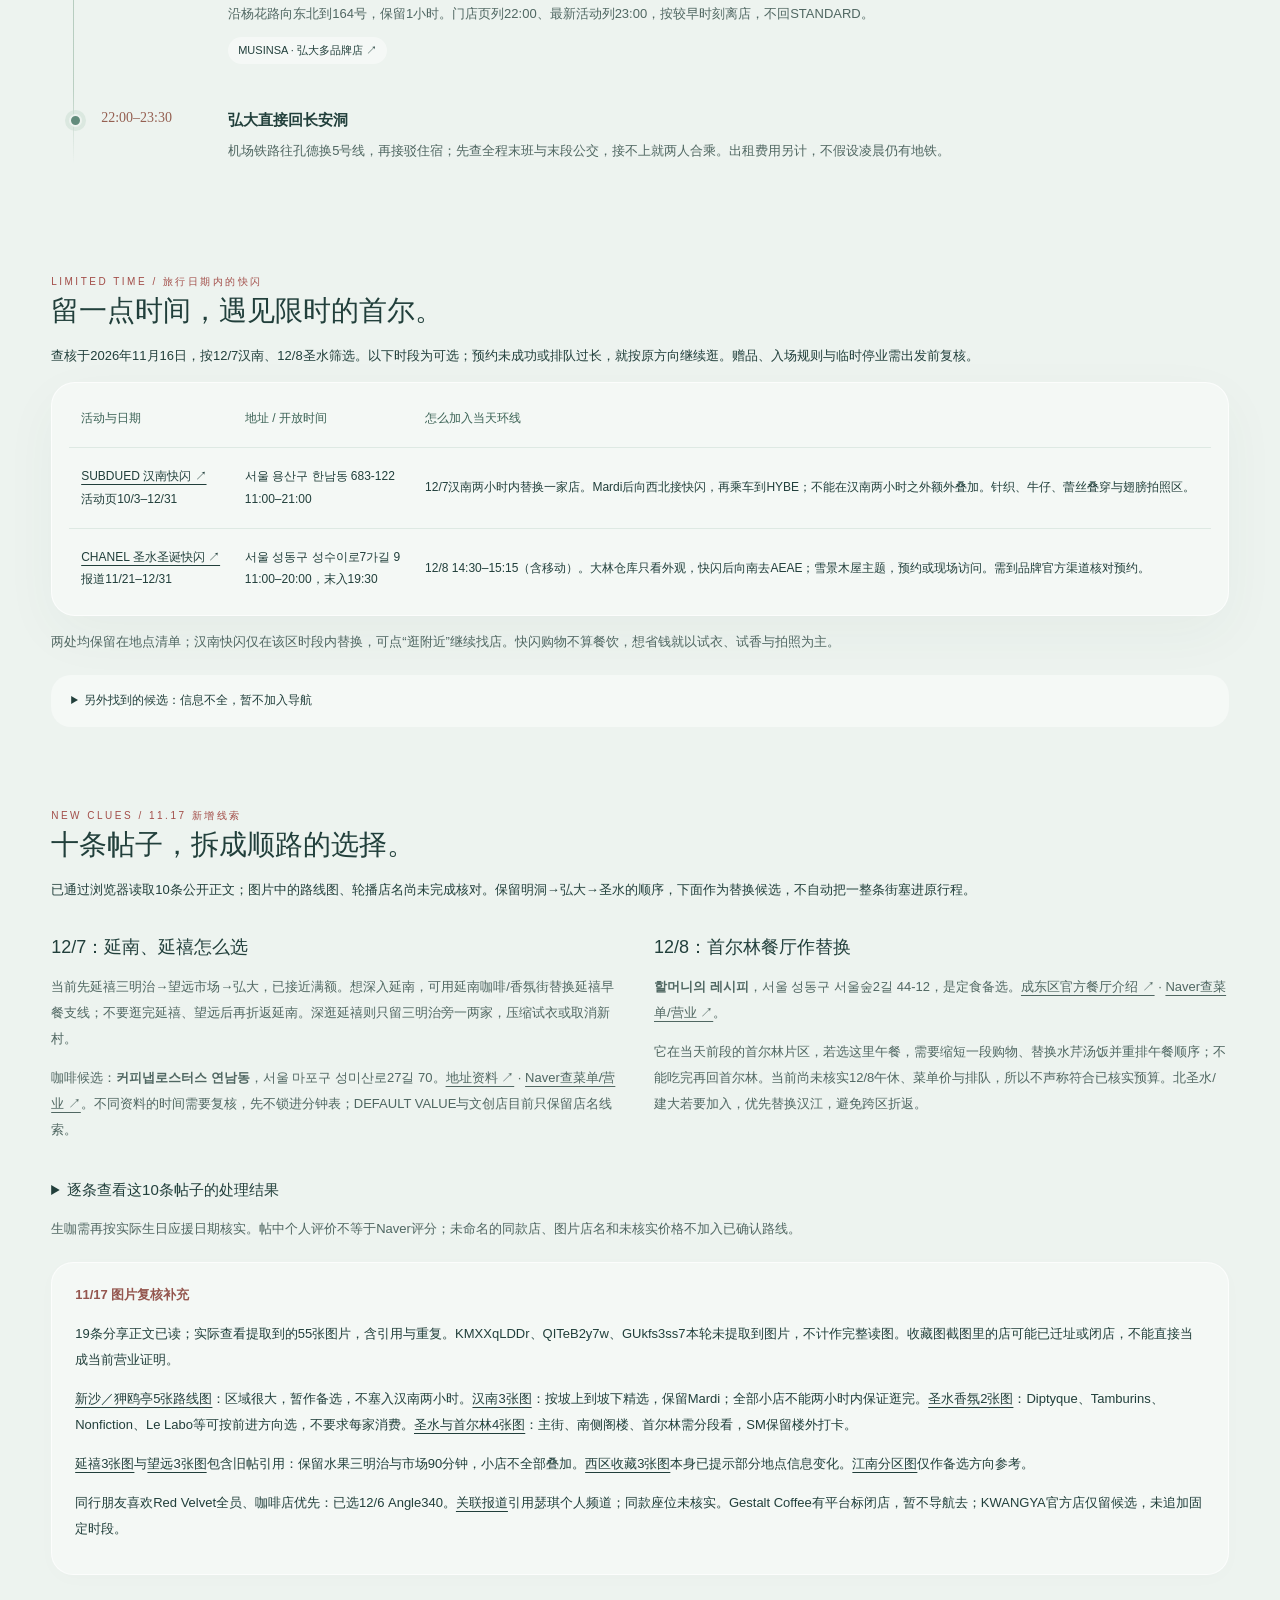
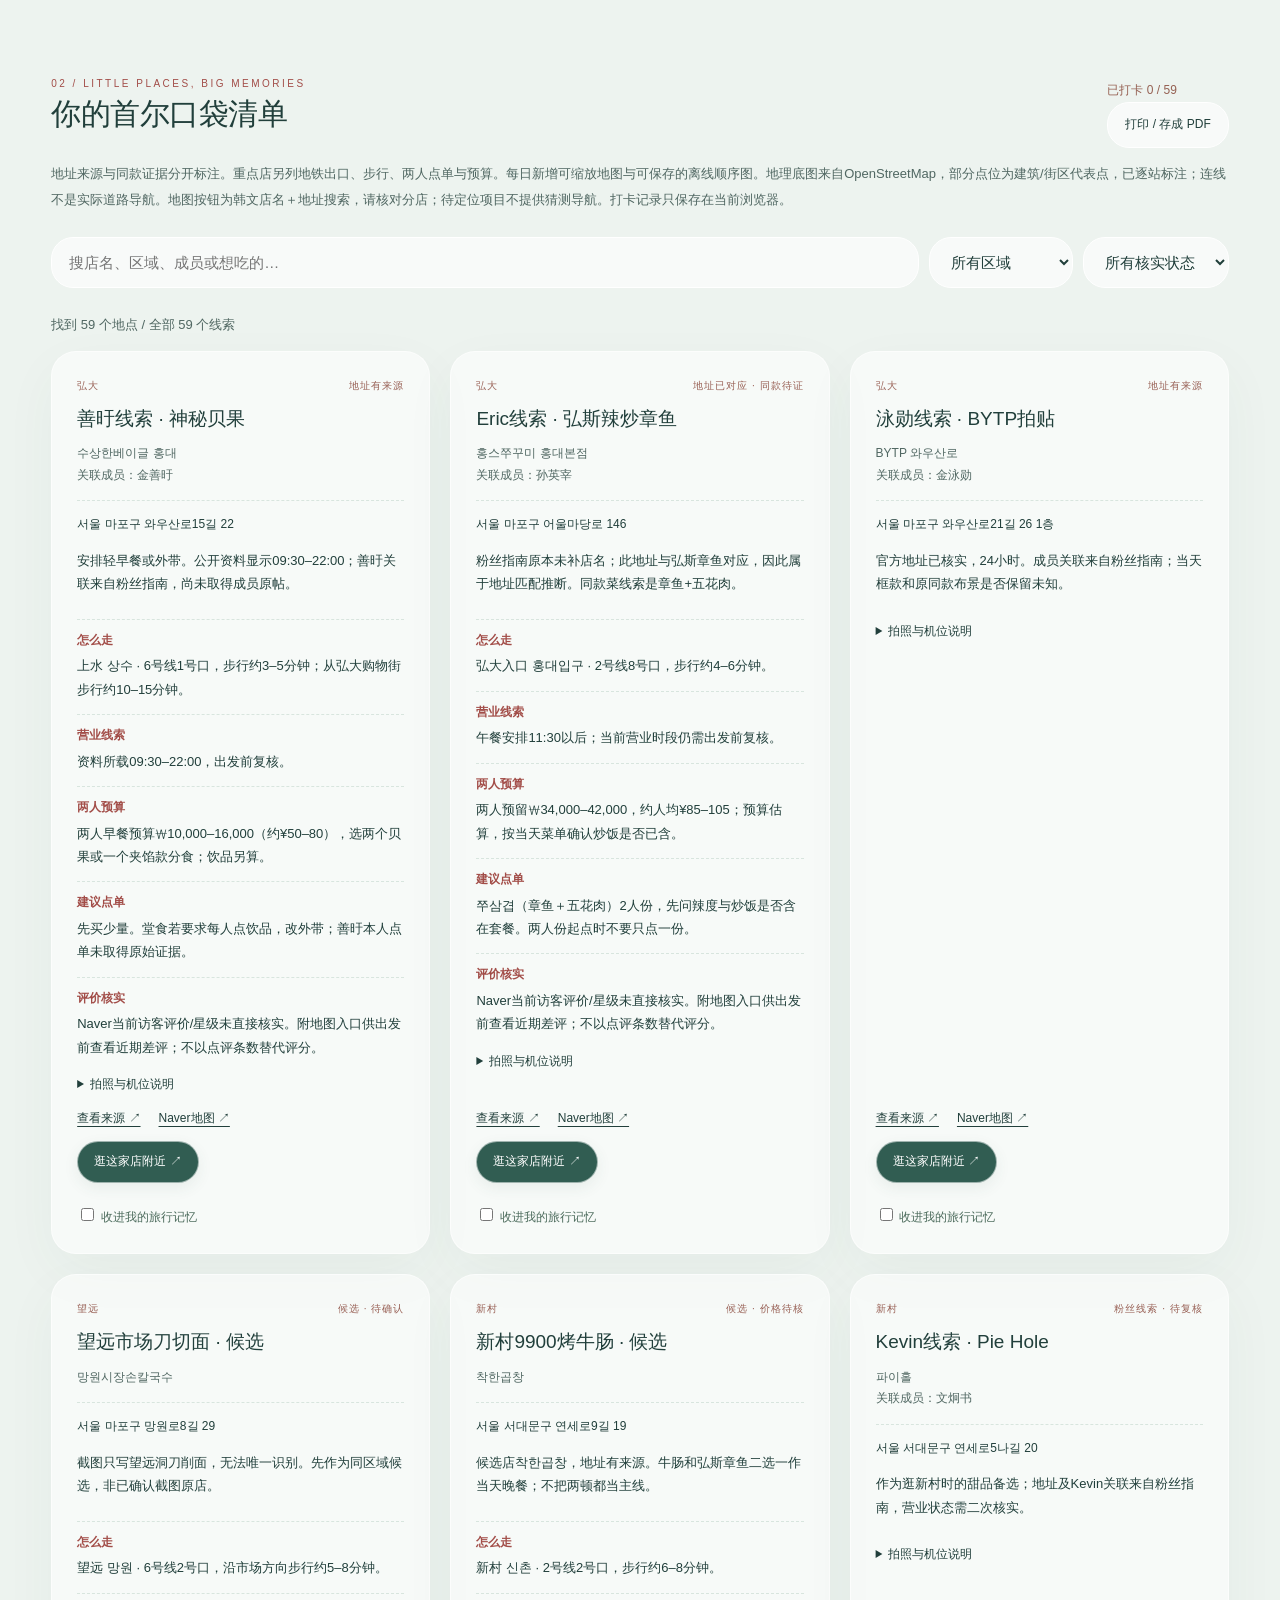
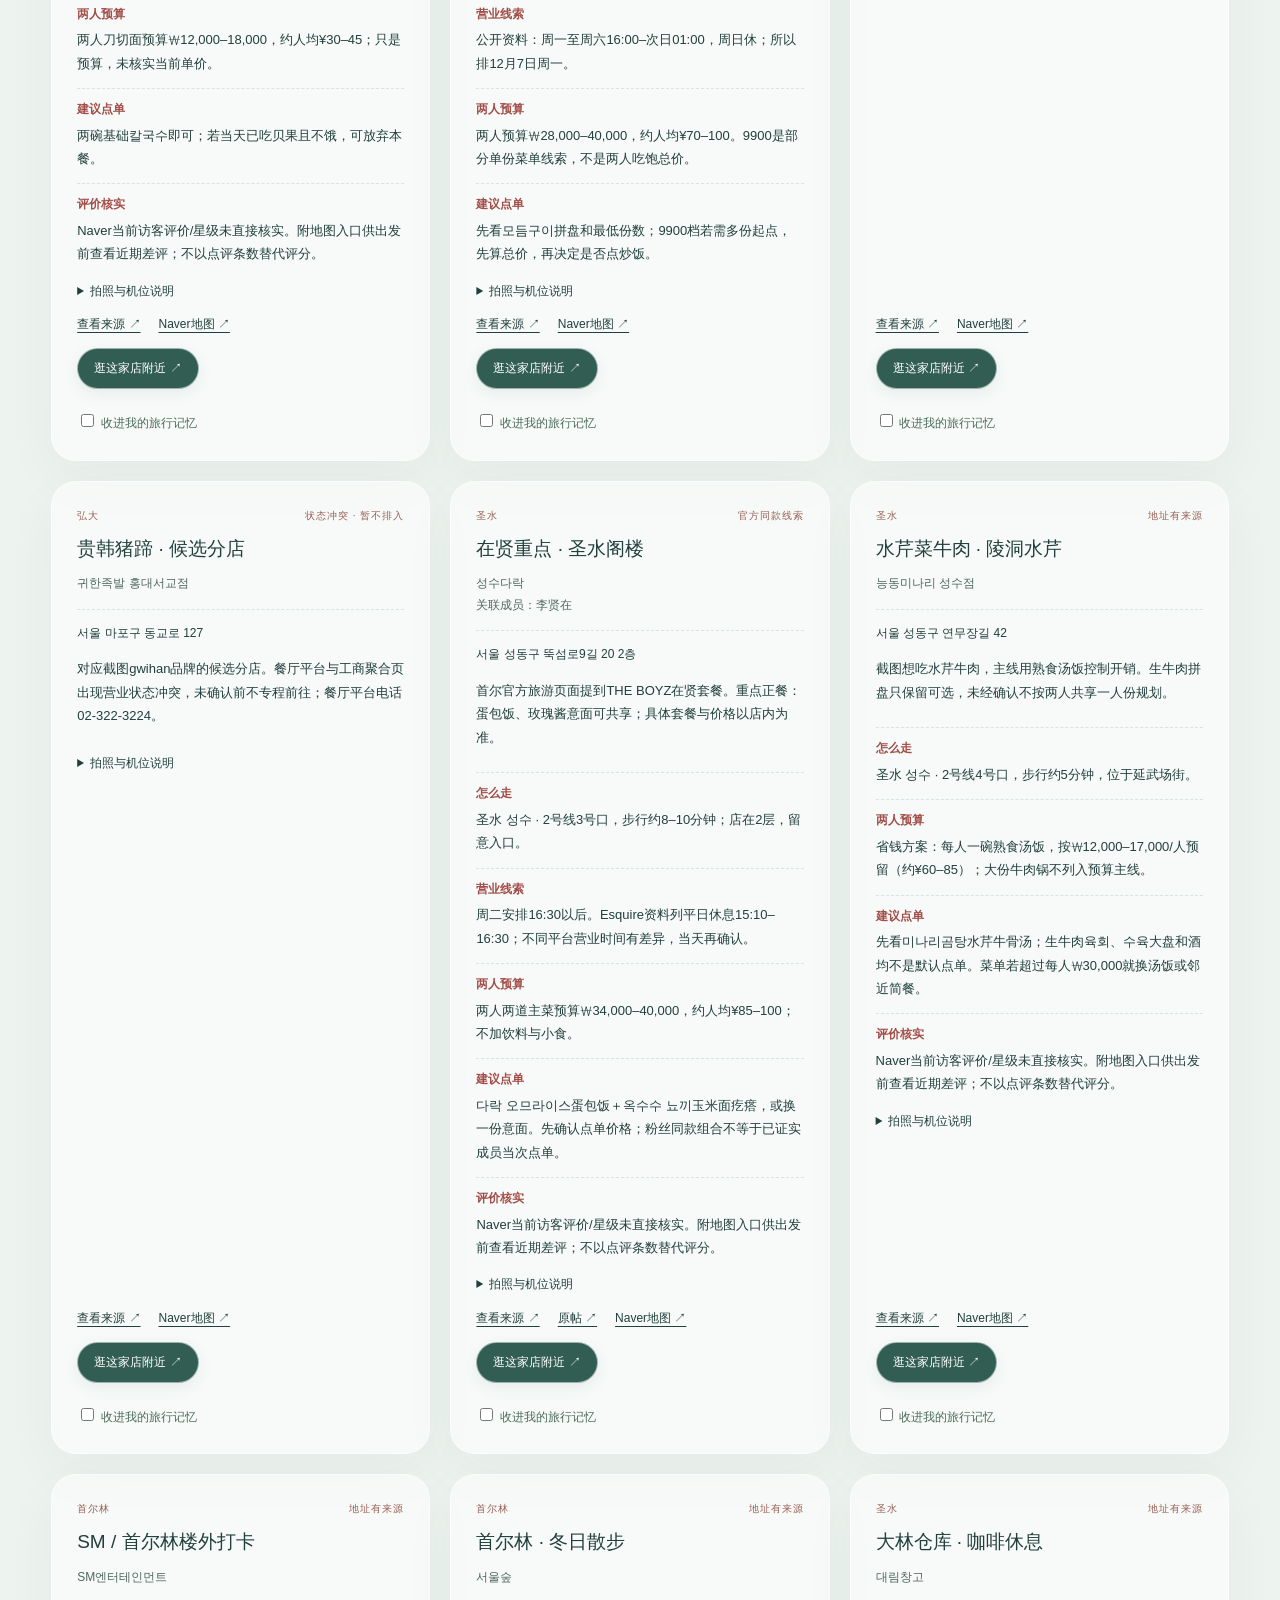
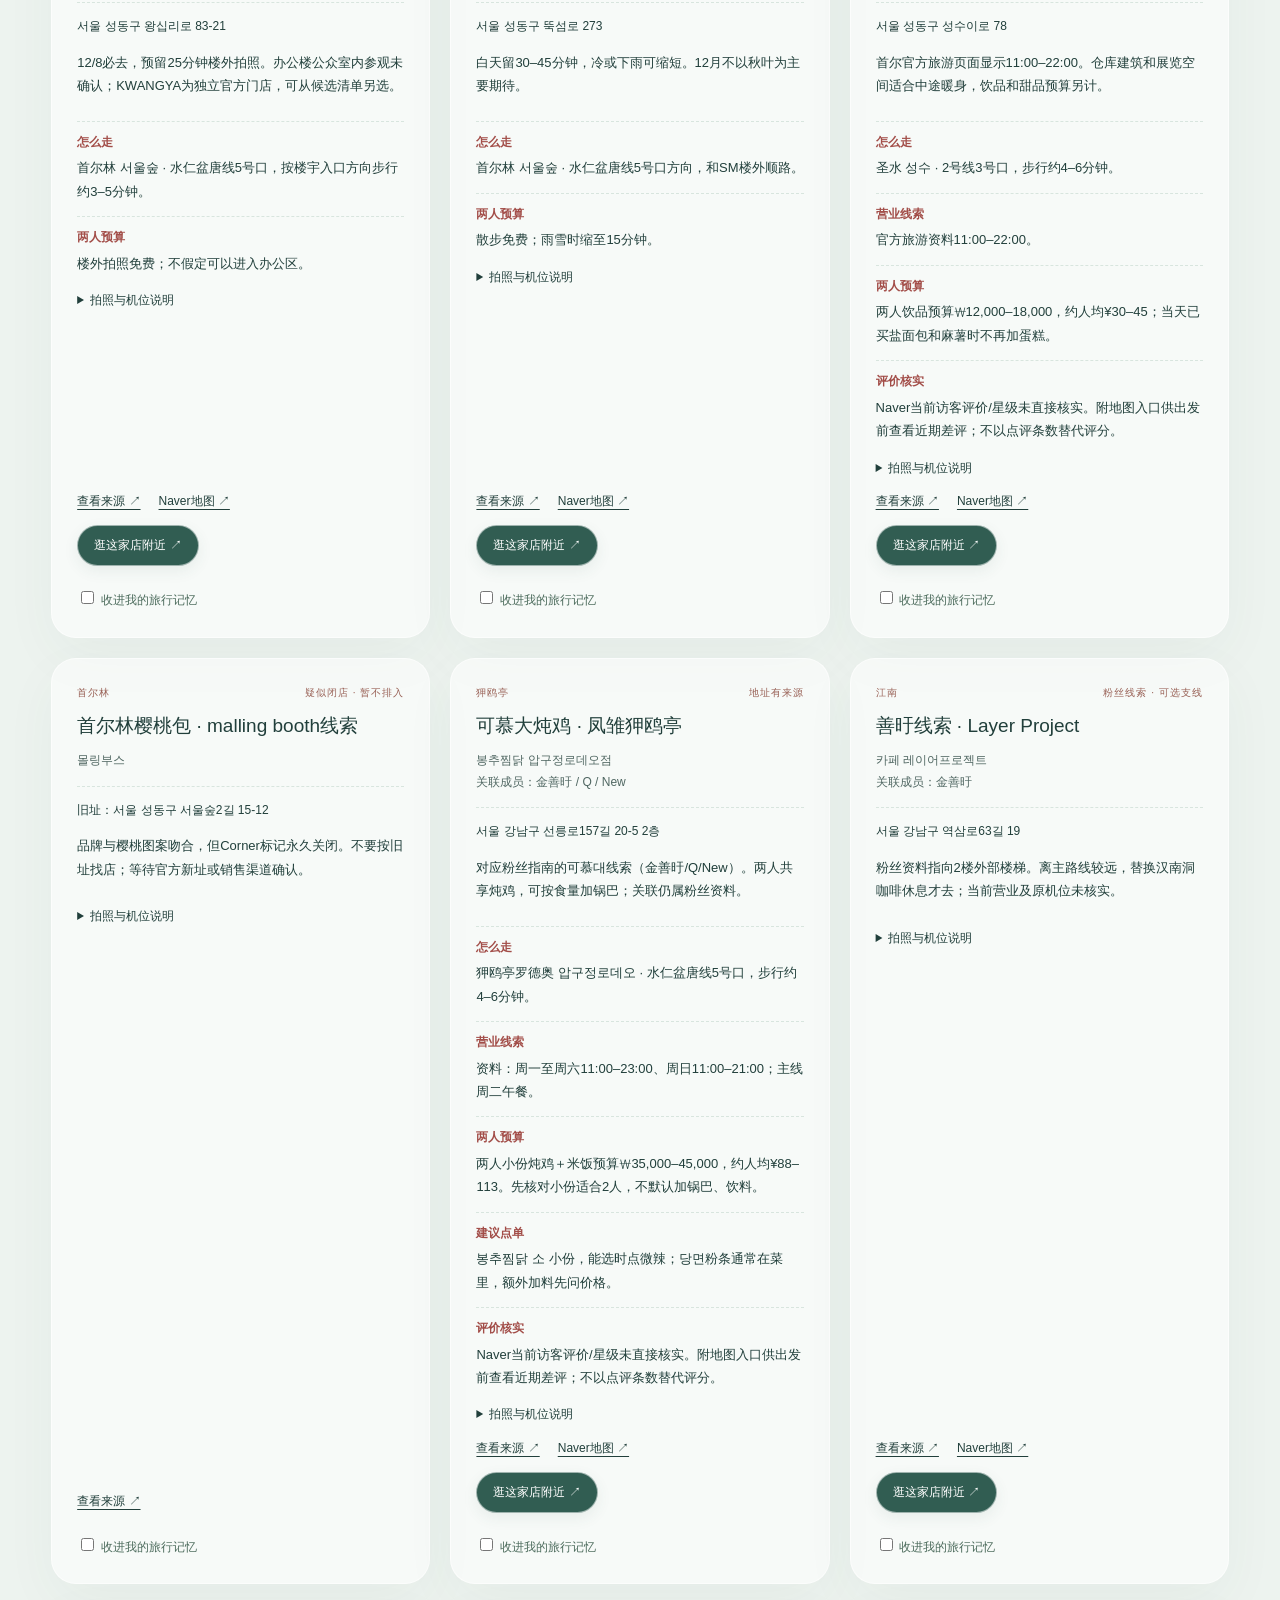
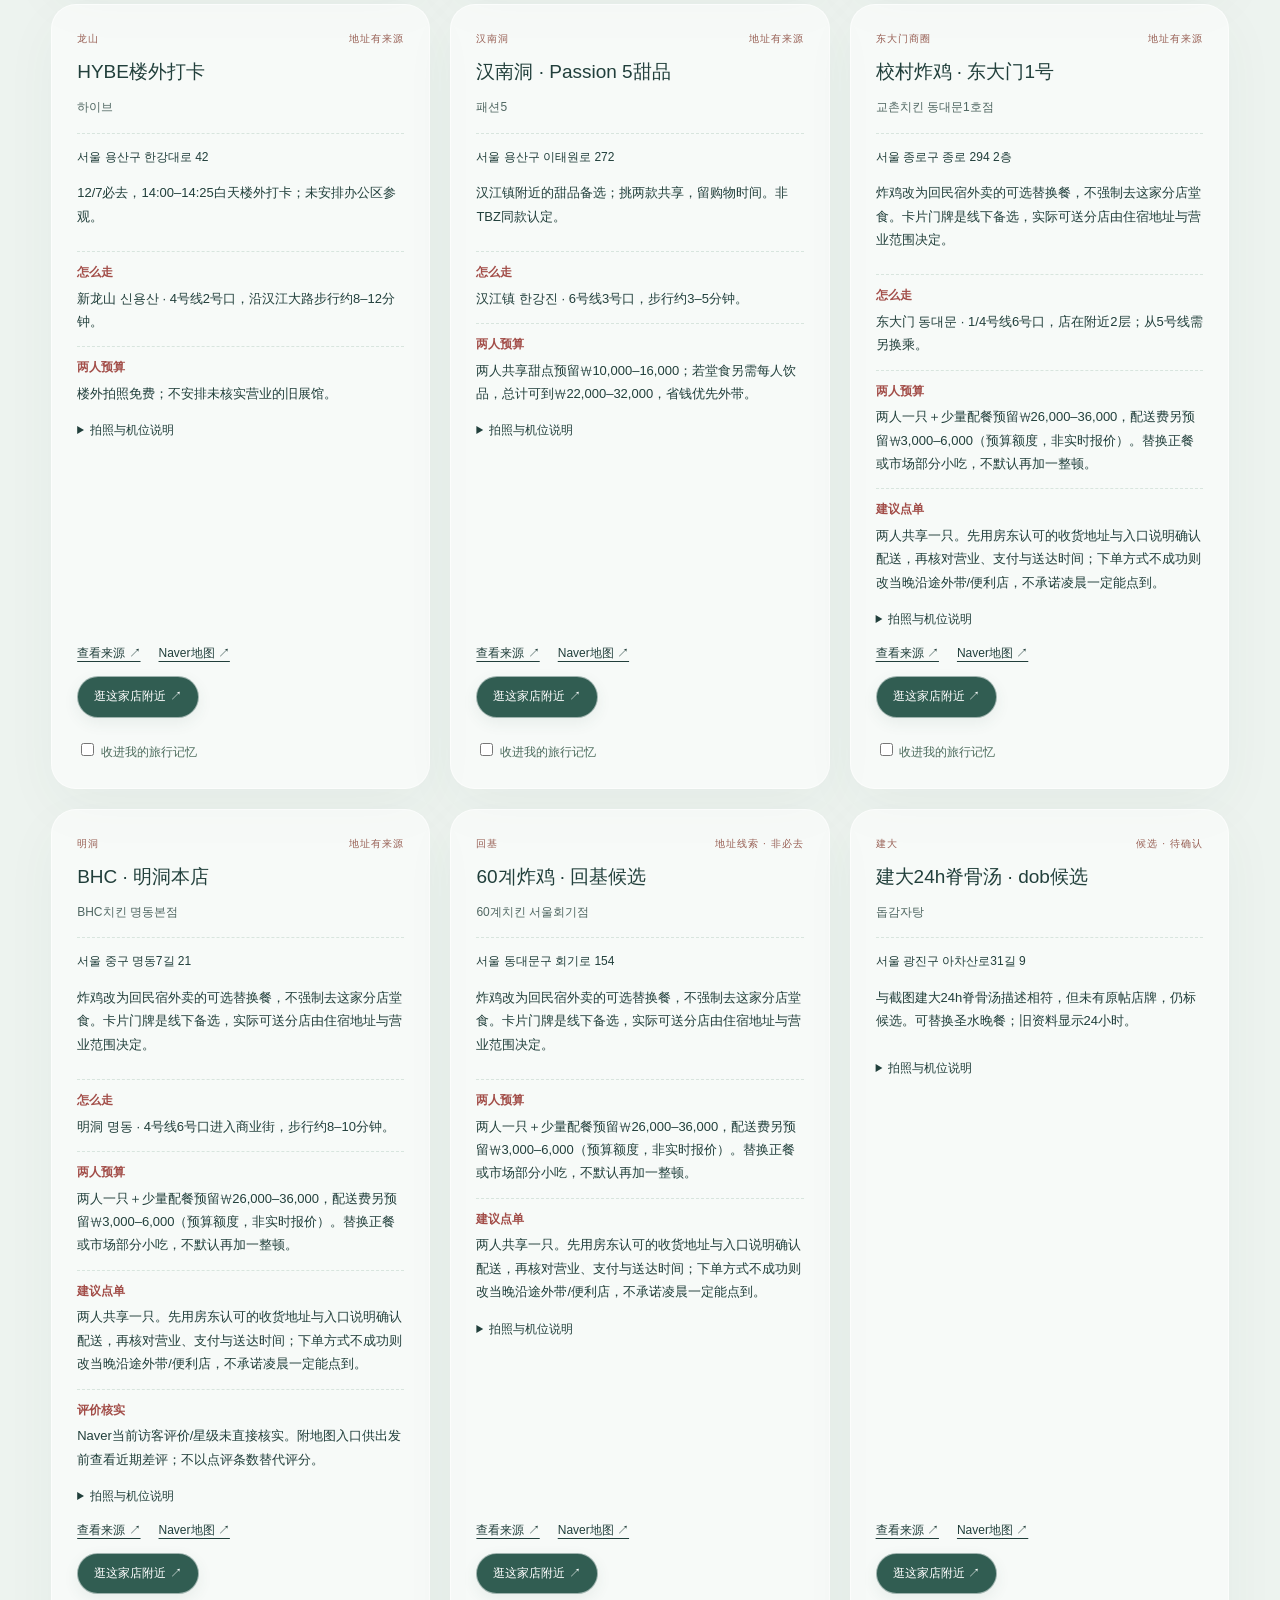
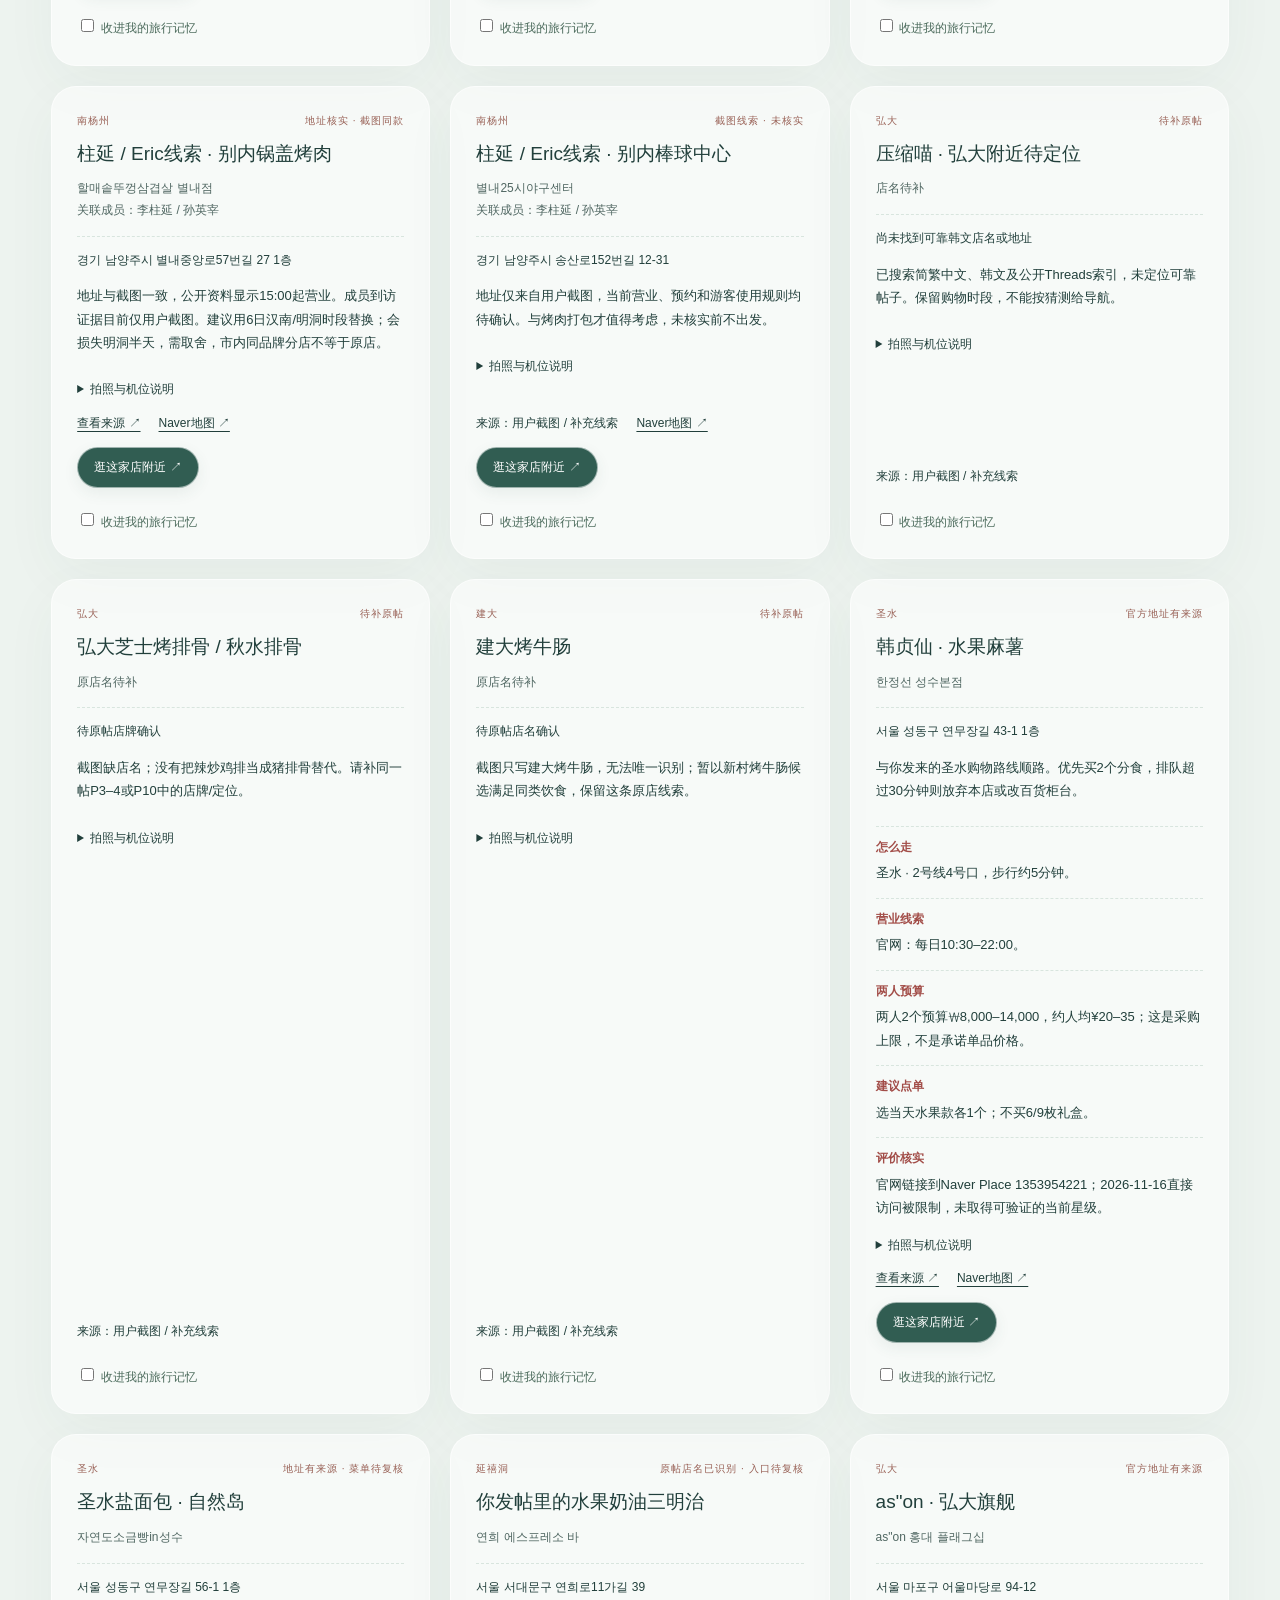
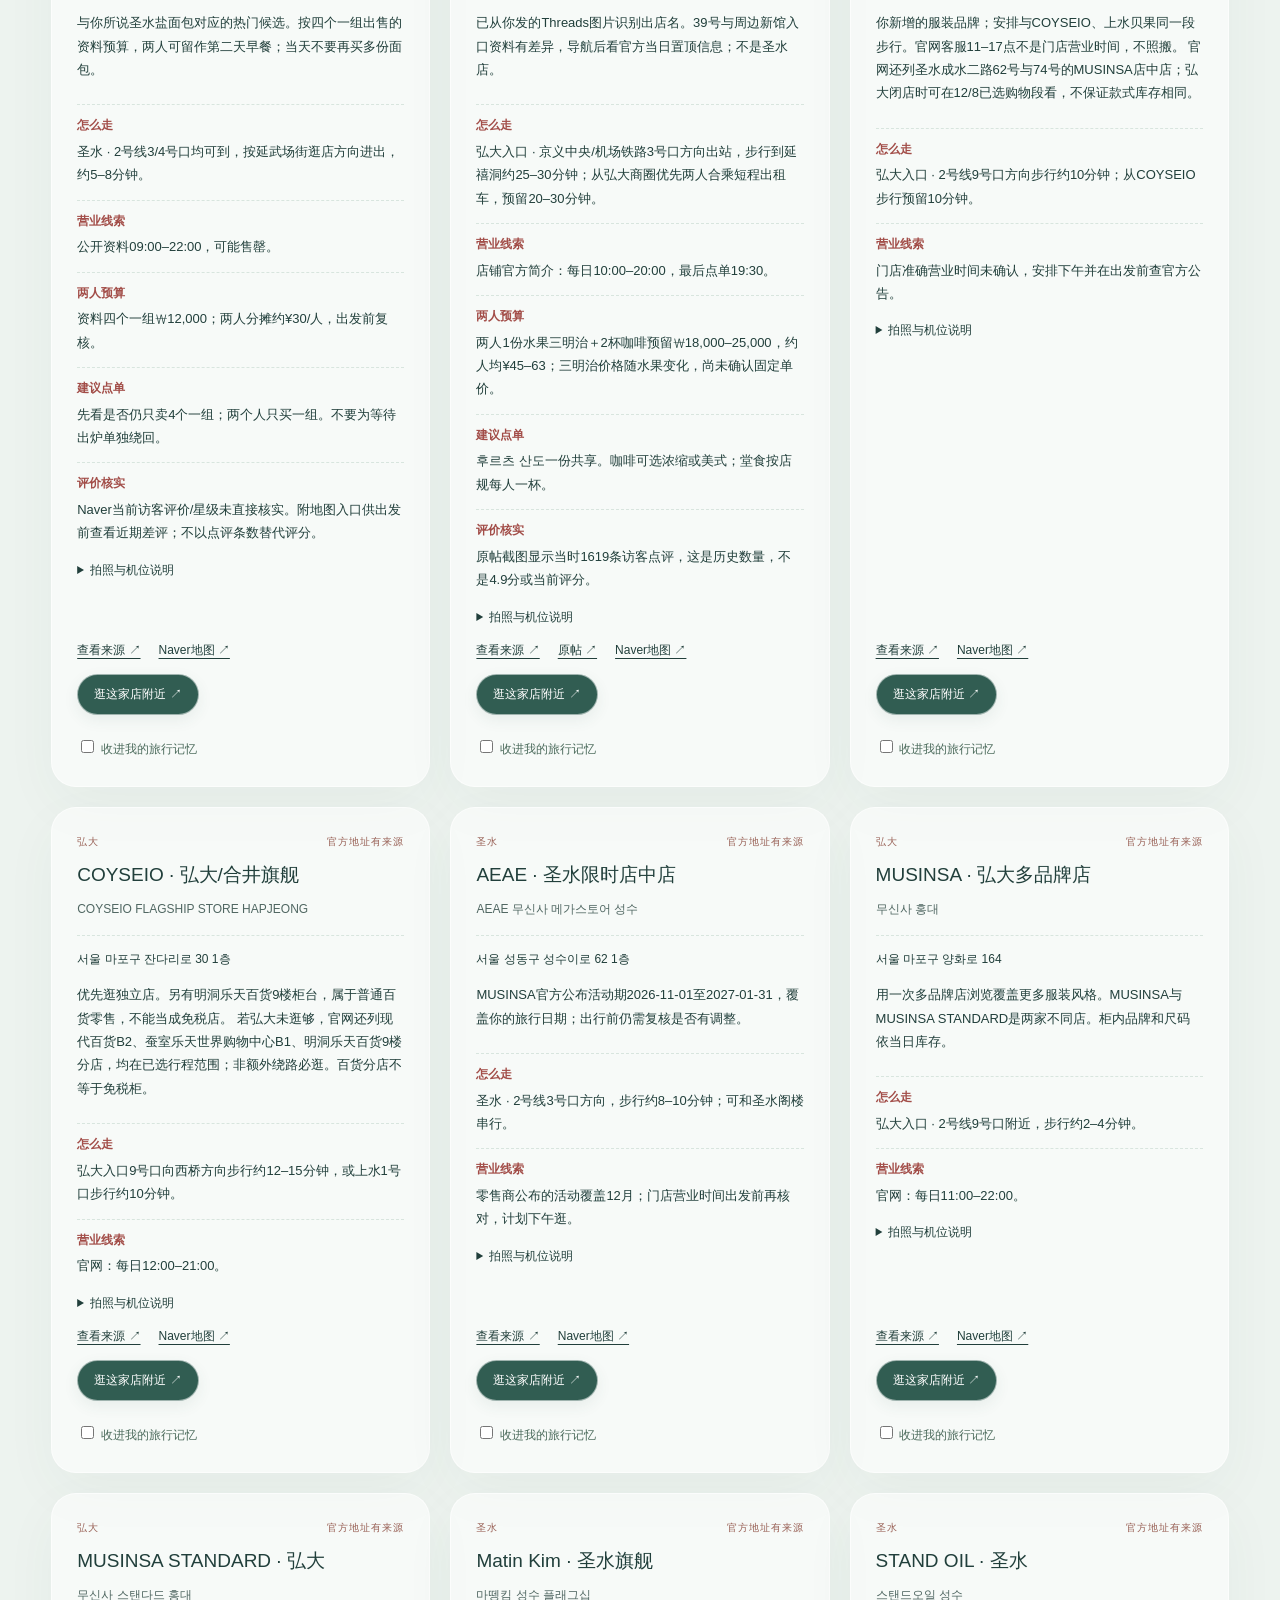
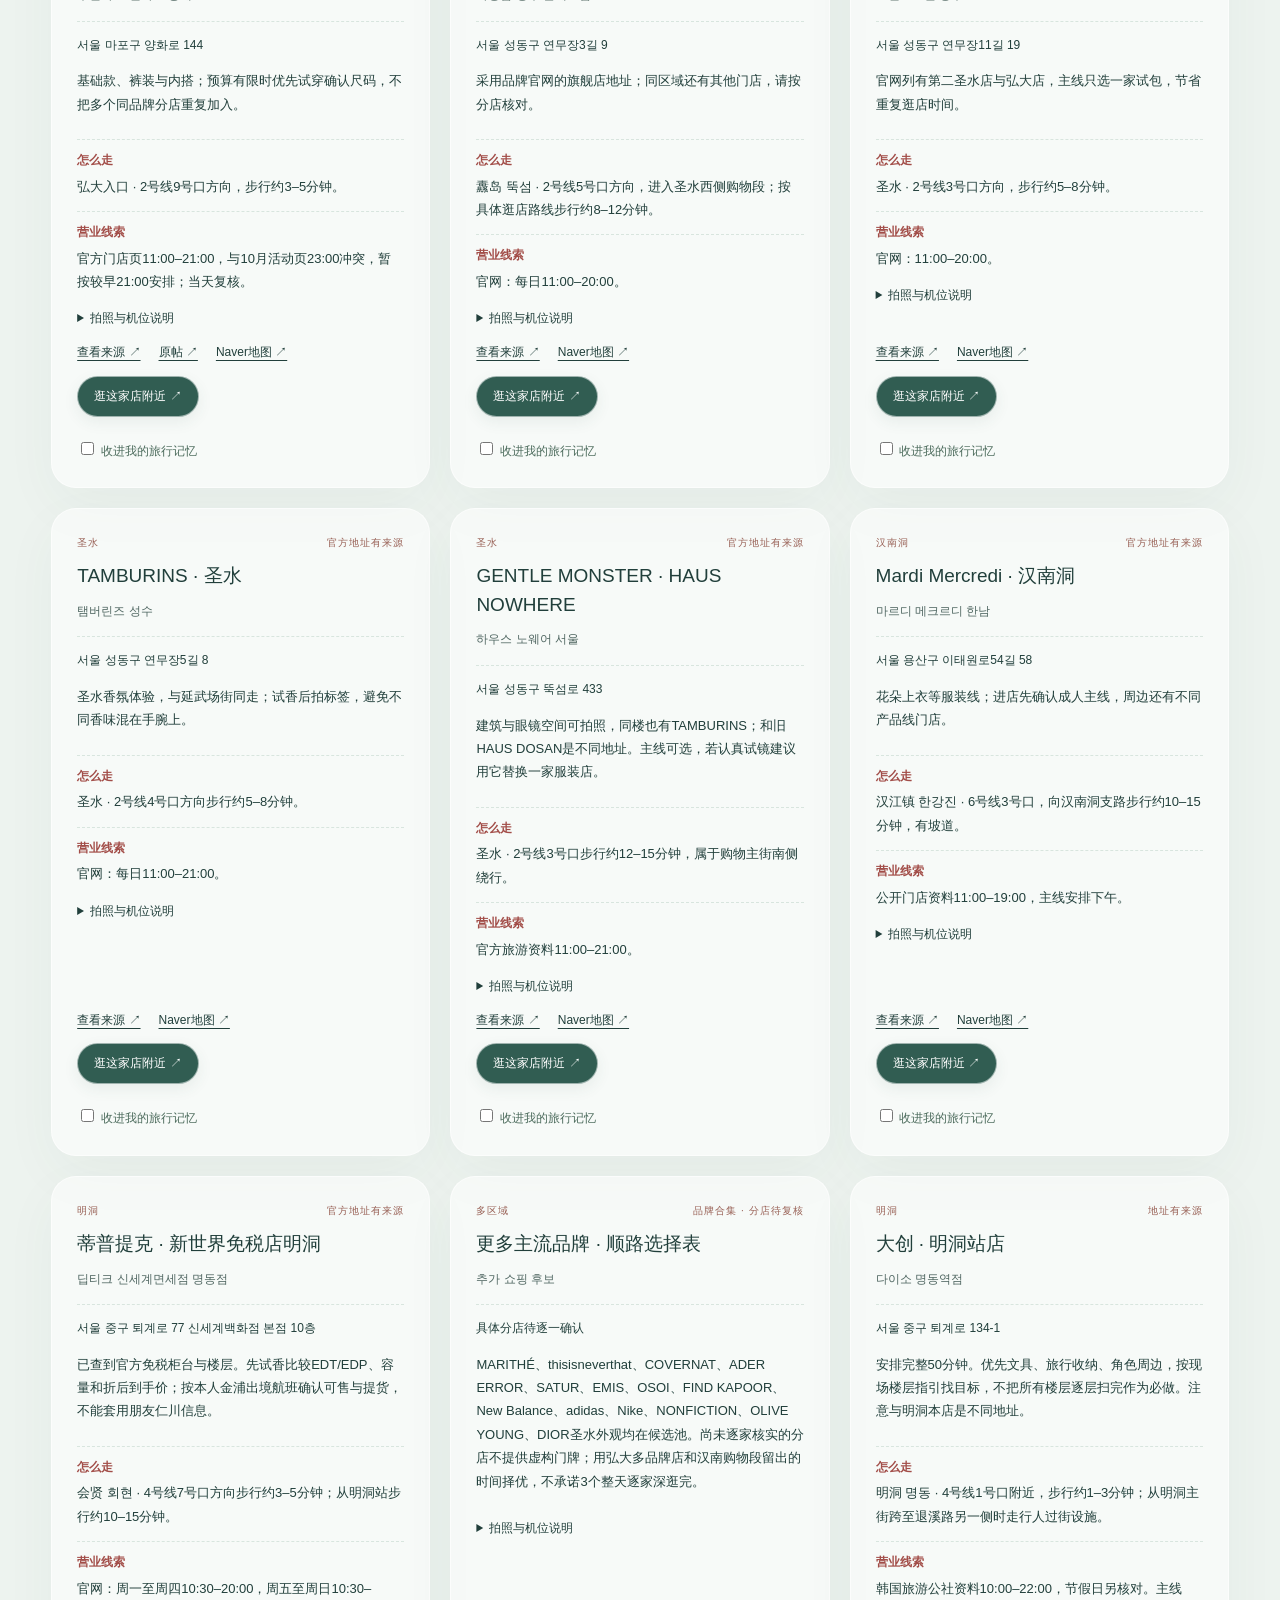
==== commit 738c15f8: "Update approved Seoul itinerary, duty-free stops and Red Velvet cafe for mobile" ====
--- a/index.html
+++ b/index.html
@@ -1,4 +1,4 @@
-<!doctype html><html lang="zh-CN"><head><meta charset="utf-8"><meta name="viewport" content="width=device-width,initial-scale=1"><meta name="theme-color" content="#edf3ef"><title>Seoul, with you · 더비的首尔手帐</title><style>
+<!doctype html><html lang="zh-CN"><head><meta charset="utf-8"><meta name="viewport" content="width=device-width,initial-scale=1"><meta name="theme-color" content="#edf3ef"><title>Seoul, with you · 더비 × ReVeluv 首尔手帐</title><style>
 :root{--paper:#f4efe5;--ink:#283d35;--red:#a3422d;--line:#d5d2c5;--mute:#667169}*{box-sizing:border-box}html{scroll-behavior:smooth}body{margin:0;background:var(--paper);color:var(--ink);font:15px/1.8 'Microsoft YaHei','PingFang SC',sans-serif}a{color:inherit;text-underline-offset:4px}button,input,select{font:inherit}button,a,input,select{touch-action:manipulation}button{cursor:pointer;color:inherit}header{padding:19px 5vw;border-bottom:1px solid var(--line);display:flex;justify-content:space-between;align-items:center;font-size:12px;letter-spacing:2px}nav{display:flex;gap:24px}main{max-width:1260px;margin:auto;padding:0 5vw}.hero{padding:62px 0 40px;position:relative}.eyebrow{font-size:11px;letter-spacing:3px;color:var(--red)}h1{font:italic clamp(64px,10vw,132px)/.95 Georgia,serif;letter-spacing:-5px;margin:27px 0 22px;font-weight:normal}h1 em{color:var(--red)}h2{font:normal 30px/1.4 Georgia,'Microsoft YaHei',serif;margin:0 0 12px}h3{font-size:20px;line-height:1.5;margin:10px 0}.hero-bottom{display:flex;justify-content:space-between;gap:35px;align-items:end}.hero p{max-width:590px;color:var(--mute)}.stamp{border:1px solid var(--red);color:var(--red);transform:rotate(-7deg);padding:15px 25px;text-align:center;line-height:1.6;letter-spacing:3px}.stamp strong{font:36px Georgia}.strip{display:grid;grid-template-columns:repeat(4,1fr);border-top:1px solid var(--ink);border-bottom:1px solid var(--ink);margin:10px 0 38px}.strip div{padding:17px 8px;border-right:1px solid var(--line)}.strip small{display:block;color:var(--mute);font-size:11px}.notice{border-left:3px solid var(--red);padding:14px 20px;background:#eae5da;margin:20px 0;font-size:13px}.section{padding:35px 0;border-bottom:1px solid var(--line)}.section-head{display:flex;justify-content:space-between;gap:18px;align-items:start}.small{font-size:12px;color:var(--mute)}.tabs{position:sticky;top:0;background:var(--paper);z-index:4;display:flex;gap:8px;padding:14px 0;border-bottom:1px solid var(--line);overflow:auto}.tabs button,.filters button,.action{border:1px solid var(--line);background:transparent;border-radius:0;padding:9px 15px;white-space:nowrap;text-decoration:none}.tabs button[aria-selected=true],.filters button.active{background:var(--ink);color:var(--paper);border-color:var(--ink)}.day{display:none;padding:26px 0}.day.active{display:block}.dayintro{display:grid;grid-template-columns:1fr 1fr;gap:30px;padding-bottom:25px}.route{font:italic 26px/1.7 Georgia,'Microsoft YaHei',serif}.timeline{border-top:1px solid var(--line)}.stop{display:grid;grid-template-columns:90px 1fr;gap:14px;padding:22px 0;border-bottom:1px solid var(--line)}.time{font:19px Georgia;color:var(--red)}.stop p{margin:6px 0;color:var(--mute)}.stop a{font-size:12px;margin-right:15px}.tools{display:flex;gap:10px;flex-wrap:wrap;margin:24px 0}.tools input{flex:1;min-width:200px}.tools input,.tools select{padding:12px;background:transparent;border:1px solid var(--line);color:var(--ink)}.grid{display:grid;grid-template-columns:repeat(3,1fr);gap:16px}.card{border:1px solid var(--line);padding:22px;display:flex;flex-direction:column;background:#f9f6ef;min-width:0}.card.done{opacity:.65}.meta{font-size:10px;letter-spacing:1px;color:var(--red);display:flex;justify-content:space-between;gap:10px}.kr{font-size:12px;color:var(--mute);margin-bottom:14px}.addr{font-size:12px;border-top:1px dashed var(--line);padding-top:13px;overflow-wrap:anywhere}.card p{font-size:13px}.card .links{margin-top:auto;display:flex;gap:16px;padding-top:12px;font-size:12px}.card label{font-size:12px;margin-top:14px}.card details{font-size:12px;margin-top:12px}summary{cursor:pointer}details p{color:var(--mute)}.empty{padding:30px}.notes{display:grid;grid-template-columns:1fr 1fr;gap:30px}.notes p{color:var(--mute);font-size:13px}.check{font-size:12px;color:var(--red)}footer{padding:35px 5vw;font-size:11px;color:var(--mute);text-align:center}button:focus-visible,a:focus-visible,input:focus-visible,select:focus-visible{outline:3px solid var(--red);outline-offset:3px}@media(max-width:760px){header{font-size:10px}nav{gap:12px}.hero{padding-top:40px}h1{letter-spacing:-3px}.hero-bottom{align-items:start}.stamp{padding:10px;font-size:10px}.stamp strong{font-size:25px}.strip{grid-template-columns:1fr 1fr}.strip div{border-bottom:1px solid var(--line)}.grid{grid-template-columns:1fr}.dayintro,.notes{grid-template-columns:1fr;gap:8px}.stop{grid-template-columns:65px 1fr}.section-head{display:block}.hero p{font-size:13px}.tools select{max-width:100%}}@media print{.tabs,.tools,.card label,nav,.action{display:none}.day{display:block!important}.grid{grid-template-columns:1fr 1fr}.card,.stop{break-inside:avoid}body{background:white;font-size:11px}.hero{padding:20px 0}h1{font-size:65px}.stamp{display:none}}
 .fact{border-top:1px dashed var(--line);padding:10px 0 0;margin-top:10px;font-size:12px}.fact b{color:var(--red)}.fact p{margin:3px 0}.budgettable{border-collapse:collapse;width:100%;font-size:13px}.budgettable td,.budgettable th{text-align:left;padding:12px 8px;border-bottom:1px solid var(--line)}.tablewrap{overflow:auto}.stop .time{overflow-wrap:anywhere;font-size:16px}.links{flex-wrap:wrap}@media(max-width:760px){.stop{grid-template-columns:82px 1fr}.time{font-size:15px}.budgettable{min-width:470px}}
-</style><link rel="stylesheet" href="vendor/leaflet.css?v=20261116-maps1"><link rel="stylesheet" href="route-map.css?v=20261116-maps1"><link rel="stylesheet" href="nearby.css?v=20261116-nearby1"><link rel="stylesheet" href="glass.css?v=20261116-glass1"><link rel="stylesheet" href="explore.css?v=20261116-explore1"></head><body><header><span>더비 TRAVEL JOURNAL / SEOUL</span><nav><a href="#journey">每日路线</a><a href="#popups">限时快闪</a><a href="#places">打卡清单</a><a href="#practical">出发备忘</a></nav></header><main><section class="hero"><div class="eyebrow">05 — 09 DECEMBER 2026 · TWO OF US</div><h1>Seoul, with <em>you.</em></h1><div class="hero-bottom"><div><h2>把喜欢，走成一段首尔日常。</h2><p>为两位 더비 准备的冬日手帐。逛街、拍照、喝咖啡，再把 THE BOYZ 的美食线索，一站一站收进口袋。</p><p class="small">李贤在 · 金善旴 · 金泳勋 · 李柱延 · 孙英宰<br>逛街拍照优先 / 三大商圈各留半天 / 汉江、传统市场与夜宵</p></div><div class="stamp">SEOUL<br><strong>12.05<br>12.09</strong><br>WITH THE B</div></div></section><section id="journey" class="section"><div class="section-head"><div><div class="eyebrow">01 / THE ITINERARY</div><h2>五天，按时间走进喜欢。</h2></div><span class="small">65段分时安排 · 圣水 / 弘大 / 明洞各留半天以上 · 时间为计划值</span></div><div class="tabs" role="tablist" aria-label="选择旅行日期" id="tabs"></div><div id="days"></div></section><section class="section" id="popups"><div class="eyebrow">LIMITED TIME / 旅行日期内的快闪</div><h2>留一点时间，遇见限时的首尔。</h2><p>查核于2026年11月16日，按12/6汉南、12/8圣水筛选。以下时段为可选；预约未成功或排队过长，就按原方向继续逛。赠品、入场规则与临时停业需出发前复核。</p><div class="tablewrap"><table class="budgettable"><thead><tr><th>活动与日期</th><th>地址 / 开放时间</th><th>怎么加入当天环线</th></tr></thead><tbody><tr><td><a href="https://www.musinsa.com/content/1555514743777354996" target="_blank" rel="noopener">SUBDUED 汉南快闪 ↗</a><br>活动页10/3–12/31</td><td>서울 용산구 한남동 683-122<br>11:00–21:00</td><td>12/6 13:00–13:45（含移动）。Mardi后向西北接快闪，再乘车到HYBE；替换Passion5短停。针织、牛仔、蕾丝叠穿与翅膀拍照区。</td></tr><tr><td><a href="https://www.marieclairekorea.com/beauty/2026/11/chanel-beauty-6/" target="_blank" rel="noopener">CHANEL 圣水圣诞快闪 ↗</a><br>报道11/21–12/31</td><td>서울 성동구 성수이로7가길 9<br>11:00–20:00，末入19:30</td><td>12/8 14:30–15:15（含移动）。大林仓库只看外观，快闪后向南去AEAE；雪景木屋主题，预约或现场访问。需到品牌官方渠道核对预约。</td></tr></tbody></table></div><p class="small">两处均加入每日动线和地点卡片，可点“逛附近”继续找店。快闪购物不算餐饮，想省钱就以试衣、试香与拍照为主。</p><details><summary>另外找到的候选：信息不全，暂不加入导航</summary><p>Deepp运动鞋快闪：<a href="https://popupnow.plentyer.com/p/딥-deepp-팝업스토어/" target="_blank" rel="noopener">聚合页</a>列12/5起，但没有完整门牌、结束日期与每日时间，12/8能否去仍待确认。ONGREDIENTS草莓屋：<a href="https://www.koreapopup.com/popup/1437-ongredients-strawberry-house" target="_blank" rel="noopener">KoreaPopup</a>列11/13–次年2/10、延武场街65号，另一聚合页地址不同，先核对品牌公告。UGG搜索结果出现北村报道与圣水标签冲突，因此没放进圣水路线。</p></details></section><section class="section" id="new-threads"><div class="eyebrow">NEW CLUES / 11.17 新增线索</div><h2>十条帖子，拆成顺路的选择。</h2><p>已通过浏览器读取10条公开正文；图片中的路线图、轮播店名尚未完成核对。保留明洞→弘大→圣水的顺序，下面作为替换候选，不自动把一整条街塞进原行程。</p><div class="notes"><div><h3>12/7：延南、延禧怎么选</h3><p>当前先延禧三明治→望远市场→弘大，已接近满额。想深入延南，可用延南咖啡/香氛街替换延禧早餐支线；不要逛完延禧、望远后再折返延南。深逛延禧则只留三明治旁一两家，压缩试衣或取消新村。</p><p>咖啡候选：<b>커피냅로스터스 연남동</b>，서울 마포구 성미산로27길 70。<a href="https://www.diningcode.com/profile.php?rid=kUJFZasl3gO3" target="_blank" rel="noopener">地址资料 ↗</a> · <a href="https://map.naver.com/p/search/커피냅로스터스%20연남동%20성미산로27길%2070" target="_blank" rel="noopener">Naver查菜单/营业 ↗</a>。不同资料的时间需要复核，先不锁进分钟表；DEFAULT VALUE与文创店目前只保留店名线索。</p></div><div><h3>12/8：首尔林餐厅作替换</h3><p><b>할머니의 레시피</b>，서울 성동구 서울숲2길 44-12，是定食备选。<a href="https://www.sd.go.kr/tour/selectBbsNttView.do?bbsNo=552&amp;key=1903&amp;nttNo=329574&amp;pageIndex=1&amp;pageUnit=10" target="_blank" rel="noopener">成东区官方餐厅介绍 ↗</a> · <a href="https://map.naver.com/p/search/할머니의%20레시피%20서울숲2길%2044-12" target="_blank" rel="noopener">Naver查菜单/营业 ↗</a>。</p><p>它在当天前段的首尔林片区，若选这里午餐，需要缩短一段购物、替换水芹汤饭并重排午餐顺序；不能吃完再回首尔林。当前尚未核实12/8午休、菜单价与排队，所以不声称符合已核实预算。北圣水/建大若要加入，优先替换汉江，避免跨区折返。</p></div></div><details><summary>逐条查看这10条帖子的处理结果</summary><div class="tablewrap"><table class="budgettable"><thead><tr><th>原帖</th><th>提取与核实状态</th></tr></thead><tbody><tr><td><a href="https://www.threads.com/@rememberrying/post/DfyAMTQlZWo" target="_blank" rel="noopener">1. 首尔甜品合集 ↗</a></td><td>正文仅标题；图片店名未读到，暂不能提取餐厅。</td></tr><tr><td><a href="https://www.threads.com/@sooyi.t/post/DZHW6RJkvx9" target="_blank" rel="noopener">2. 深度游总介绍 ↗</a></td><td>与此前来源重复；没有新增具体店铺。</td></tr><tr><td><a href="https://www.threads.com/@sooyi.t/post/DZHcBSYkk6q" target="_blank" rel="noopener">3. 延南洞支路 ↗</a></td><td>弘大入口3号口接延南；香氛、小物、咖啡方向。作者列LOE、youssoful等作为地标，不代表逐店推荐。</td></tr><tr><td><a href="https://www.threads.com/@sooyi.t/post/DZIH8jkkqZl" target="_blank" rel="noopener">4. 弘大购物分区 ↗</a></td><td>AK PLAZA一侧、小店坡道、主街与潮牌横街可分开逛；新增object、GRANHAND、Ducky World、Fennec、Mmlg等线索，分店门牌尚待核。</td></tr><tr><td><a href="https://www.threads.com/@sooyi.t/post/DZIajL8klzJ" target="_blank" rel="noopener">5. 延禧洞街区 ↗</a></td><td>水果三明治已在行程；另外列DEFAULT VALUE咖啡、All Write文创、蛋挞与老式面包等。适合作为延禧早餐支线的替换，不全部追加。</td></tr><tr><td><a href="https://www.threads.com/@sooyi.t/post/DZJ2zuukpgx" target="_blank" rel="noopener">6. 圣水区域概览 ↗</a></td><td>首尔林→圣水主街的方向与现有安排一致；北圣水、建大是另一个扩展方向，会与汉江晚间时段竞争。SM办公楼不因帖子口吻视作可自由进入。</td></tr><tr><td><a href="https://www.threads.com/@sooyi.t/post/DZKy0M1kheI" target="_blank" rel="noopener">7. 望远市场逛吃 ↗</a></td><td>望远站2号口方向；鸡块、韩式炸糕、炸辣椒、糖饼、面包可挑两三样共享。保留90分钟，不为每一种小吃额外排餐。</td></tr><tr><td><a href="https://www.threads.com/@sooyi.t/post/DZRlAFrkv5f" target="_blank" rel="noopener">8. 地图工具合集 ↗</a></td><td>列出甜品、生咖、平价餐、夜市与韩流地图。此处仅记录帖中工具线索，未核实其全部内容与更新频率。</td></tr><tr><td><a href="https://www.threads.com/@sooyi.t/post/DZSrO71kj24" target="_blank" rel="noopener">9. Naver圣水收藏地图 ↗</a></td><td>已读公开正文和地图预览；尚未取得完整收藏列表。原帖可打开，不将截断的短链当作完整导航。</td></tr><tr><td><a href="https://www.threads.com/@sooyi.t/post/DZSrI2QEkDR" target="_blank" rel="noopener">10. 首尔林街区与餐厅 ↗</a></td><td>首尔林站5号口、街区拍照与定食/盖饭线索。未命名的RIIZE咖啡、SVT蜜瓜包不能据此确认店名或成员机位。</td></tr></tbody></table></div></details><p class="small">生咖需再按实际生日应援日期核实。帖中个人评价不等于Naver评分；未命名的同款店、图片店名和未核实价格不加入已确认路线。</p></section><section id="places" class="section"><div class="section-head"><div><div class="eyebrow">02 / LITTLE PLACES, BIG MEMORIES</div><h2>你的首尔口袋清单</h2></div><div><span id="progress" class="check"></span><br><button class="action" id="print">打印 / 存成 PDF</button></div></div><p class="small">地址来源与同款证据分开标注。重点店另列地铁出口、步行、两人点单与预算。每日新增可缩放地图与可保存的离线顺序图。地理底图来自OpenStreetMap，部分点位为建筑/街区代表点，已逐站标注；连线不是实际道路导航。地图按钮为韩文店名＋地址搜索，请核对分店；待定位项目不提供猜测导航。打卡记录只保存在当前浏览器。</p><div class="tools"><input id="q" aria-label="搜索地点" placeholder="搜店名、区域、成员或想吃的…"><select id="area" aria-label="按区域筛选"><option value="">所有区域</option></select><select id="kind" aria-label="筛选核实状态"><option value="">所有核实状态</option><option value="pending">只看待确认</option><option value="done">已打卡</option><option value="todo">未打卡</option></select></div><p class="small" id="count" aria-live="polite"></p><div id="cards" class="grid"></div></section><section id="budget" class="section"><div class="eyebrow">YOUR BUDGET / 每人每餐 ¥20–150</div><h2>每一餐，都把花费算明白。</h2><p>按你说的预算，先理解为每人每餐人民币20–150元，主餐优先¥40–100。为了好心算，下表暂用<strong>₩1,000≈¥5作为规划换算系数</strong>，不是实时汇率；以韩元菜单与实际支付为准。正餐、咖啡、甜品都计入每日餐饮。</p><div class="tablewrap"><table class="budgettable"><thead><tr><th>日期</th><th>餐饮重点</th><th>每人目标</th><th>两人目标</th></tr></thead><tbody><tr><td>12/5</td><td>广藏市场轻食＋可选炸鸡外卖</td><td>¥80–150</td><td>¥160–300</td></tr><tr><td>12/6</td><td>炖鸡＋明洞简餐/外卖＋少量甜品</td><td>¥130–180</td><td>¥260–360</td></tr><tr><td>12/7</td><td>望远市场＋三明治＋章鱼或牛肠</td><td>¥140–200</td><td>¥280–400</td></tr><tr><td>12/8</td><td>圣水阁楼＋水芹汤饭＋共享甜食</td><td>¥170–220</td><td>¥340–440</td></tr><tr><td>12/9</td><td>早餐或机场简餐</td><td>¥20–40</td><td>¥40–80</td></tr><tr><th>全程</th><th>预算目标，按取舍浮动</th><th>¥540–790</th><th>¥1,080–1,580</th></tr></tbody></table></div><p class="small">不含机酒、交通、衣服、香水。圣水是最高的一天；如果要把全程再压低，取消大林仓库咖啡、韩贞仙与盐面包二选一，并用汤饭替换阁楼，可少花约¥80–150/人。三明治支线出租车另算；便利店若点完整拉面餐、或外卖多加配送费，需额外计入，不能叠加后仍声称总额不变。每餐¥150是上限，不是每餐目标。</p><div class="notice"><b>防止小钱越加越多</b>　两人共享一只炸鸡、一份小炖鸡、一份水果三明治；韩贞仙先买2个，盐面包最多一组。进咖啡店堂食需尊重每人点饮品等店规，想省钱就外带。烤肉/章鱼的最低起点份数必须先问清。</div></section><section class="section" id="protected"><div class="eyebrow">HALF A DAY, REALLY / 购物与市场保护时段</div><h2>把时间留足，再加夜晚。</h2><div class="tablewrap"><table class="budgettable"><thead><tr><th>区域</th><th>固定安排</th><th>时间怎么留</th></tr></thead><tbody><tr><td>明洞 · 12/6</td><td>15:15–21:15</td><td>约6小时，西北侧进、南侧出；大创最后逛</td></tr><tr><td>弘大 · 12/7</td><td>13:30–20:15</td><td>约6小时45分本地逛店/拍贴；新村晚餐在之后</td></tr><tr><td>圣水 · 12/8</td><td>11:00–18:30</td><td>购物区7.5小时，含两餐与步行；从西向东南，汉江在最后</td></tr><tr><td>望远市场 · 12/7</td><td>11:15–12:45</td><td>完整90分钟，刀切面与小吃就在此段内</td></tr><tr><td>广藏市场 · 12/5</td><td>17:30–19:00</td><td>90分钟：先看普通店，18点后主要逛美食街</td></tr><tr><td>汉江＋便利店 · 12/8</td><td>19:10–20:30</td><td>30分钟买热饮/拉面，50分钟江边小环走，恶劣天气缩短</td></tr></tbody></table></div><p class="small">这里“半天”按商圈内连续约6–7.5小时留白，已把用餐和移动算进去；不是净试衣6小时。买东西尽量在当时决定，不再返回前一家店补买。店铺会打烊，凌晨回去主要延长夜景、便利店与深夜店，不把20点关闭的服装店排到23点。</p><div class="notes"><div><h3>夜归怎么走，花费另列</h3><p>常规回程先查能否完成全部换乘与住宿接驳。选择留到23:30–00:00后，按两人合乘出租车规划：东大门/汉江一带到长安洞先留₩20,000–40,000/车，弘大/新村先留₩30,000–60,000/车。均为预算余量，不是已取得的路线报价。</p><p>首尔普通中型出租车22:00–23:00及02:00–04:00通常加收20%，23:00–02:00加收40%。若有两次深夜打车，额外留两人合计₩50,000–100,000（按规划换算约¥250–500），不从餐饮钱里扣。想省车费可早点坐轨道返回，在民宿内吃外卖。</p><p><a href="https://news.seoul.go.kr/traffic/archives/1659" target="_blank" rel="noopener">首尔市官方出租车费率 ↗</a></p></div><div><h3>炸鸡外卖与便利店</h3><p>炸鸡不再占专门探店时段：BHC、校村、60계选一种共享。配送可用性由实际住址、可送门店、支付方式和当晚营业决定；先核对再下单。不能配送时，改沿途外带或便利店。</p><p>汉江便利店和回住处前买早餐是两个不同用途。江边留20–30分钟体验拉面/热饮；当晚已吃汤饭则只选小食，避免花两份晚餐钱。园内哪家店开门和是否有煮面机器尚未确认，提供官方设施图，不虚构24小时营业。</p></div></div></section><div class="strip"><div><small>BASE CAMP</small>长安洞 · 公交接地铁</div><div><small>YOUR FLIGHT</small>金浦 · 12:25 到 / 13:30 返</div><div><small>YOUR FRIEND</small>仁川 · 各自前往住宿</div><div><small>THE PACE</small>3 个整天 + 抵达夜</div></div><div class="notice"><b>住宿定位提醒</b>　东大门区长安洞 ≠ DDP东大门商圈。下面交通为区域估算，暂按民宿公交接长汉坪/踏十里站，通常每程另留20–30分钟接驳与候车；新截图显示住宿在长安洞北侧、首尔市立大学东南侧一带；地图用650米示意圈标注，并非精确门牌。仍以踏十里/长汉坪接驳方案预留时间，家门口公交号与出口待确认。全页采用韩国当地时间（比中国快1小时），航班时间暂按机票当地时间。</div><div class="notice"><b>商圈顺序已调整：明洞 → 弘大 → 圣水</b>　12/5抵达后广藏→DDP→东大门；12/6狎鸥亭→汉南快闪→HYBE→明洞；12/7延禧→望远→上水→弘大→新村；12/8圣水从西北向东南，CHANEL快闪后接汉江。每个商圈保留至少半天。部分入口和过街仍会有短距离折返，动线连线不等于逐米人行导航。</div><div class="notice"><b>临时想逛附近？</b>　点每日地图的编号，再点“逛这一站附近”；也可以从下方地点卡片进入。弹窗内可切换咖啡、甜品、衣服、美食与便利店，在 Google 地图上看周边店铺，也可打开 Naver 搜索。先看方位再决定是否顺路加入；营业、评价与价格请在平台店铺页确认。Google 地图需网络访问，如未载入可用完整地图链接。</div><section class="section"><div class="eyebrow">03 / THE TRADE-OFFS</div><h2>想多打卡，也要给喜欢留时间。</h2><div class="notes"><div><h3>南杨州原店支线</h3><p>截图的锅盖烤肉与棒球中心都在南杨州别内。若原店优先，可用12月6日替换：上午轻逛汉南洞 → 中午前出发别内 → 棒球中心（先确认可预约） → 15:00后烤肉 → 返回长安洞。跨区交通暂留单程60–100分钟，具体取决于民宿公交。</p><p>这样需要替换6日狎鸥亭/汉南洞与明洞购物时间。当前主线优先满足三大商圈各半天，所以南杨州仅作取舍备选，不额外塞入。首尔同品牌烤肉店可吃同类菜单，但不能标为成员到访原店。</p></div><div><h3>截图清单的覆盖方式</h3><p>主线优先：善旴贝果、圣水阁楼、水芹菜牛肉、SM、HYBE、凤雏炖鸡；加上望远90分钟、广藏90分钟、汉江公园和便利店。炸鸡改成回民宿外卖/外带的替换餐。新村牛肠与弘大章鱼作为同日晚餐二选一；第三种炸鸡用外带或外卖补充，不专程跑店。</p><p>望远刀切面、建大脊骨汤目前为候选。芝士烤排骨、秋水排骨、建大烤牛肠缺原店名；压缩喵未找到可靠定位；樱桃包旧店疑似关闭。都保留在清单，暂不伪装成已核实必去点。</p></div></div></section><section id="practical" class="section"><div class="eyebrow">04 / BEFORE WE GO</div><h2>一些让旅程轻一点的小事。</h2><div class="notes"><div><h3>机场与交通</h3><p>5日金浦12:25抵达；9日金浦13:30返程，按国际航班预留10:30前到机场。朋友走仁川，各自去机场和住宿；不为相互接机绕行。</p><p>长安洞住宿以踏十里/长汉坪5号线为锚点，每程留20–30分钟接驳。实际列车班次、公交号与出站步行要在当天Naver重新查询；页面给的是路线方案与缓冲时间。</p><p>8日首尔林从西向东南逛圣水，最后步行接汉江；7日先延禧洞、再望远，最后从上水穿过弘大到新村；6日狎鸥亭→汉南→HYBE→明洞。汉南到HYBE新增一次短程合乘预算₩10,000–20,000/车，与餐饮分开计算。</p><p><a href="https://www.airport.co.kr/gimpoeng/" target="_blank" rel="noopener">金浦机场官方信息 ↗</a></p></div><div><h3>衣服、天气与拍照</h3><p>穿搭用可脱的层次：保暖内搭＋针织/卫衣＋防风保暖外套，带围巾、手套和厚袜，穿防滑好走的鞋。室内暖气较足，外套要方便穿脱。首尔林当天尤其需要防风；试衣日用方便脱穿的内搭。</p><p>12月逐日温度与雨雪尚不能可靠确认；出发前看官方天气，雨雪时取消首尔林长走、延禧洞徒步和过多楼外拍照。每日时刻不是实时列车表，店铺临时营业调整以官方当天公告为准。</p><p>已读你新增8条Threads公开正文，并查看圣水路线图与三明治图片；未访问私人收藏夹或取得成员Instagram原图。自由拍照建议不标成认证同款机位。</p><p><a href="https://english.seoul.go.kr/seoul-views/meaning-of-seoul/3-climate/" target="_blank" rel="noopener">首尔官方气候 ↗</a> · <a href="https://english.visitseoul.net/weather" target="_blank" rel="noopener">官方天气 ↗</a></p></div></div></section><section class="section"><div class="eyebrow">05 / RESEARCH NOTES</div><h2>来源与待补线索</h2><p class="small">研究与预算更新：2026年11月16日。官方旅游资料、餐厅平台、公开游记与粉丝整理混合使用，每个地点附对应来源。营业时间为页面所载线索，并非12月实际开门承诺。</p><p><a href="https://eatingupwithtbz.netlify.app/" target="_blank" rel="noopener">THE BOYZ粉丝餐厅指南 ↗</a>　<a href="https://seoulmate.cn/#/kpop" target="_blank" rel="noopener">Seoulmate（本次未能读取）↗</a></p><p class="small">尚未定位：压缩喵Threads原帖、排骨与建大牛肠原店；未确认的品牌分店不编造门牌。Naver直接访问受限，当前评分未核实，不把评论数量写成星级。截图为用户提供的线索，截图中的推荐口吻不是本页的核实结论。</p><details><summary>早期 Threads 线索（本轮尚未读到正文）</summary><p><a href="https://www.threads.com/share/IskRtKbgy">分享1</a> · <a href="https://www.threads.com/share/IKEUEwCKc">分享2</a> · <a href="https://www.threads.com/share/DL3vR9W2b">分享3</a></p></details><details><summary>本轮已读的8条 Threads · 点击查看原文</summary><p><a href="https://www.threads.com/@sooyi.t/post/DZHW6RJkvx9">深度游讨论</a> · <a href="https://www.threads.com/@sooyi.t/post/DfMVi0ZoOtP">OLIVE YOUNG个人体验</a> · <a href="https://www.threads.com/@sooyi.t/post/DfHrfg_Eqj_">商圈组合路线</a> · <a href="https://www.threads.com/@sooyi.t/post/DfGn--WoMC6">Naver地图收藏合集</a> · <a href="https://www.threads.com/@sooyi.t/post/De6lwDVEmwG">水果奶油三明治原帖</a> · <a href="https://www.threads.com/@sooyi.t/post/DdVXMouoHoh">米其林检索建议</a> · <a href="https://www.threads.com/@sooyi.t/post/Dc7xFwQIF7_">圣水转引合集</a> · <a href="https://www.threads.com/@sooyi.t/post/DZRNA2rkgWx">纛岛5号口圣水购物路线</a></p></details></section></main><footer>SEOUL, WITH YOU. / A SMALL WINTER JOURNAL FOR 더비<br>2026.11.16 冬日毛玻璃版 · 51个地点/线索 · 65段分时安排 · 每日动线地图</footer><script src="vendor/leaflet.js?v=20261116-maps1"></script><script src="app.js?v=20261117-threads1"></script><script src="route-data.js?v=20261116-order2"></script><script src="route-map.js?v=20261116-explore1"></script><script src="nearby.js?v=20261116-nearby1"></script><script src="explore.js?v=20261116-explore2"></script></body></html>
+</style><link rel="stylesheet" href="vendor/leaflet.css?v=20261116-maps1"><link rel="stylesheet" href="route-map.css?v=20261116-maps1"><link rel="stylesheet" href="nearby.css?v=20261116-nearby1"><link rel="stylesheet" href="glass.css?v=20261116-glass1"><link rel="stylesheet" href="explore.css?v=20261116-explore1"></head><body><header><span>더비 TRAVEL JOURNAL / SEOUL</span><nav><a href="#journey">每日路线</a><a href="#popups">限时快闪</a><a href="#places">打卡清单</a><a href="#practical">出发备忘</a></nav></header><main><section class="hero"><div class="eyebrow">05 — 09 DECEMBER 2026 · TWO OF US</div><h1>Seoul, with <em>you.</em></h1><div class="hero-bottom"><div><h2>把喜欢，走成一段首尔日常。</h2><p>为더비 与 ReVeluv 准备的冬日手帐。逛街、拍照、喝咖啡，再把 THE BOYZ 与 Red Velvet 的美食线索，一站一站收进口袋。</p><p class="small">李贤在 · 金善旴 · 金泳勋 · 李柱延 · 孙英宰<br>同行朋友：Red Velvet全员 · 咖啡店优先<br>逛街拍照优先 / 三大商圈各留半天 / 汉江、传统市场与夜宵</p></div><div class="stamp">SEOUL<br><strong>12.05<br>12.09</strong><br>WITH THE B</div></div></section><section id="journey" class="section"><div class="section-head"><div><div class="eyebrow">01 / THE ITINERARY</div><h2>五天，按时间走进喜欢。</h2></div><span class="small">分时行程与地图同步 · 明洞6小时 / 圣水约7小时 / 弘大约4.5小时含餐饮 · 时间为计划值</span></div><div class="tabs" role="tablist" aria-label="选择旅行日期" id="tabs"></div><div id="days"></div></section><section class="section" id="popups"><div class="eyebrow">LIMITED TIME / 旅行日期内的快闪</div><h2>留一点时间，遇见限时的首尔。</h2><p>查核于2026年11月16日，按12/7汉南、12/8圣水筛选。以下时段为可选；预约未成功或排队过长，就按原方向继续逛。赠品、入场规则与临时停业需出发前复核。</p><div class="tablewrap"><table class="budgettable"><thead><tr><th>活动与日期</th><th>地址 / 开放时间</th><th>怎么加入当天环线</th></tr></thead><tbody><tr><td><a href="https://www.musinsa.com/content/1555514743777354996" target="_blank" rel="noopener">SUBDUED 汉南快闪 ↗</a><br>活动页10/3–12/31</td><td>서울 용산구 한남동 683-122<br>11:00–21:00</td><td>12/7汉南两小时内替换一家店。Mardi后向西北接快闪，再乘车到HYBE；不能在汉南两小时之外额外叠加。针织、牛仔、蕾丝叠穿与翅膀拍照区。</td></tr><tr><td><a href="https://www.marieclairekorea.com/beauty/2026/11/chanel-beauty-6/" target="_blank" rel="noopener">CHANEL 圣水圣诞快闪 ↗</a><br>报道11/21–12/31</td><td>서울 성동구 성수이로7가길 9<br>11:00–20:00，末入19:30</td><td>12/8 14:30–15:15（含移动）。大林仓库只看外观，快闪后向南去AEAE；雪景木屋主题，预约或现场访问。需到品牌官方渠道核对预约。</td></tr></tbody></table></div><p class="small">两处均保留在地点清单；汉南快闪仅在该区时段内替换，可点“逛附近”继续找店。快闪购物不算餐饮，想省钱就以试衣、试香与拍照为主。</p><details><summary>另外找到的候选：信息不全，暂不加入导航</summary><p>Deepp运动鞋快闪：<a href="https://popupnow.plentyer.com/p/딥-deepp-팝업스토어/" target="_blank" rel="noopener">聚合页</a>列12/5起，但没有完整门牌、结束日期与每日时间，12/8能否去仍待确认。ONGREDIENTS草莓屋：<a href="https://www.koreapopup.com/popup/1437-ongredients-strawberry-house" target="_blank" rel="noopener">KoreaPopup</a>列11/13–次年2/10、延武场街65号，另一聚合页地址不同，先核对品牌公告。UGG搜索结果出现北村报道与圣水标签冲突，因此没放进圣水路线。</p></details></section><section class="section" id="new-threads"><div class="eyebrow">NEW CLUES / 11.17 新增线索</div><h2>十条帖子，拆成顺路的选择。</h2><p>已通过浏览器读取10条公开正文；图片中的路线图、轮播店名尚未完成核对。保留明洞→弘大→圣水的顺序，下面作为替换候选，不自动把一整条街塞进原行程。</p><div class="notes"><div><h3>12/7：延南、延禧怎么选</h3><p>当前先延禧三明治→望远市场→弘大，已接近满额。想深入延南，可用延南咖啡/香氛街替换延禧早餐支线；不要逛完延禧、望远后再折返延南。深逛延禧则只留三明治旁一两家，压缩试衣或取消新村。</p><p>咖啡候选：<b>커피냅로스터스 연남동</b>，서울 마포구 성미산로27길 70。<a href="https://www.diningcode.com/profile.php?rid=kUJFZasl3gO3" target="_blank" rel="noopener">地址资料 ↗</a> · <a href="https://map.naver.com/p/search/커피냅로스터스%20연남동%20성미산로27길%2070" target="_blank" rel="noopener">Naver查菜单/营业 ↗</a>。不同资料的时间需要复核，先不锁进分钟表；DEFAULT VALUE与文创店目前只保留店名线索。</p></div><div><h3>12/8：首尔林餐厅作替换</h3><p><b>할머니의 레시피</b>，서울 성동구 서울숲2길 44-12，是定食备选。<a href="https://www.sd.go.kr/tour/selectBbsNttView.do?bbsNo=552&amp;key=1903&amp;nttNo=329574&amp;pageIndex=1&amp;pageUnit=10" target="_blank" rel="noopener">成东区官方餐厅介绍 ↗</a> · <a href="https://map.naver.com/p/search/할머니의%20레시피%20서울숲2길%2044-12" target="_blank" rel="noopener">Naver查菜单/营业 ↗</a>。</p><p>它在当天前段的首尔林片区，若选这里午餐，需要缩短一段购物、替换水芹汤饭并重排午餐顺序；不能吃完再回首尔林。当前尚未核实12/8午休、菜单价与排队，所以不声称符合已核实预算。北圣水/建大若要加入，优先替换汉江，避免跨区折返。</p></div></div><details><summary>逐条查看这10条帖子的处理结果</summary><div class="tablewrap"><table class="budgettable"><thead><tr><th>原帖</th><th>提取与核实状态</th></tr></thead><tbody><tr><td><a href="https://www.threads.com/@rememberrying/post/DfyAMTQlZWo" target="_blank" rel="noopener">1. 首尔甜品合集 ↗</a></td><td>正文仅标题；图片店名未读到，暂不能提取餐厅。</td></tr><tr><td><a href="https://www.threads.com/@sooyi.t/post/DZHW6RJkvx9" target="_blank" rel="noopener">2. 深度游总介绍 ↗</a></td><td>与此前来源重复；没有新增具体店铺。</td></tr><tr><td><a href="https://www.threads.com/@sooyi.t/post/DZHcBSYkk6q" target="_blank" rel="noopener">3. 延南洞支路 ↗</a></td><td>弘大入口3号口接延南；香氛、小物、咖啡方向。作者列LOE、youssoful等作为地标，不代表逐店推荐。</td></tr><tr><td><a href="https://www.threads.com/@sooyi.t/post/DZIH8jkkqZl" target="_blank" rel="noopener">4. 弘大购物分区 ↗</a></td><td>AK PLAZA一侧、小店坡道、主街与潮牌横街可分开逛；新增object、GRANHAND、Ducky World、Fennec、Mmlg等线索，分店门牌尚待核。</td></tr><tr><td><a href="https://www.threads.com/@sooyi.t/post/DZIajL8klzJ" target="_blank" rel="noopener">5. 延禧洞街区 ↗</a></td><td>水果三明治已在行程；另外列DEFAULT VALUE咖啡、All Write文创、蛋挞与老式面包等。适合作为延禧早餐支线的替换，不全部追加。</td></tr><tr><td><a href="https://www.threads.com/@sooyi.t/post/DZJ2zuukpgx" target="_blank" rel="noopener">6. 圣水区域概览 ↗</a></td><td>首尔林→圣水主街的方向与现有安排一致；北圣水、建大是另一个扩展方向，会与汉江晚间时段竞争。SM办公楼不因帖子口吻视作可自由进入。</td></tr><tr><td><a href="https://www.threads.com/@sooyi.t/post/DZKy0M1kheI" target="_blank" rel="noopener">7. 望远市场逛吃 ↗</a></td><td>望远站2号口方向；鸡块、韩式炸糕、炸辣椒、糖饼、面包可挑两三样共享。保留90分钟，不为每一种小吃额外排餐。</td></tr><tr><td><a href="https://www.threads.com/@sooyi.t/post/DZRlAFrkv5f" target="_blank" rel="noopener">8. 地图工具合集 ↗</a></td><td>列出甜品、生咖、平价餐、夜市与韩流地图。此处仅记录帖中工具线索，未核实其全部内容与更新频率。</td></tr><tr><td><a href="https://www.threads.com/@sooyi.t/post/DZSrO71kj24" target="_blank" rel="noopener">9. Naver圣水收藏地图 ↗</a></td><td>已读公开正文和地图预览；尚未取得完整收藏列表。原帖可打开，不将截断的短链当作完整导航。</td></tr><tr><td><a href="https://www.threads.com/@sooyi.t/post/DZSrI2QEkDR" target="_blank" rel="noopener">10. 首尔林街区与餐厅 ↗</a></td><td>首尔林站5号口、街区拍照与定食/盖饭线索。未命名的RIIZE咖啡、SVT蜜瓜包不能据此确认店名或成员机位。</td></tr></tbody></table></div></details><p class="small">生咖需再按实际生日应援日期核实。帖中个人评价不等于Naver评分；未命名的同款店、图片店名和未核实价格不加入已确认路线。</p><div class="notice"><b>11/17 图片复核补充</b><p>19条分享正文已读；实际查看提取到的55张图片，含引用与重复。KMXXqLDDr、QITeB2y7w、GUkfs3ss7本轮未提取到图片，不计作完整读图。收藏图截图里的店可能已迁址或闭店，不能直接当成当前营业证明。</p><p><a href="https://www.threads.com/share/HrBfA-Zll">新沙／狎鸥亭5张路线图</a>：区域很大，暂作备选，不塞入汉南两小时。<a href="https://www.threads.com/share/EMB9YKweT">汉南3张图</a>：按坡上到坡下精选，保留Mardi；全部小店不能两小时内保证逛完。<a href="https://www.threads.com/share/Igb1iQbaR">圣水香氛2张图</a>：Diptyque、Tamburins、Nonfiction、Le Labo等可按前进方向选，不要求每家消费。<a href="https://www.threads.com/share/Gb1LENe4r">圣水与首尔林4张图</a>：主街、南侧阁楼、首尔林需分段看，SM保留楼外打卡。</p><p><a href="https://www.threads.com/share/DvHbTiTye">延禧3张图</a>与<a href="https://www.threads.com/share/GzC4MdI4P">望远3张图</a>包含旧帖引用：保留水果三明治与市场90分钟，小店不全部叠加。<a href="https://www.threads.com/share/IeEklM5eP">西区收藏3张图</a>本身已提示部分地点信息变化。<a href="https://www.threads.com/share/BnrHgHZ_Lj">江南分区图</a>仅作备选方向参考。</p><p>同行朋友喜欢Red Velvet全员、咖啡店优先：已选12/6 Angle340。<a href="https://v.daum.net/v/20250924181959650">关联报道</a>引用瑟琪个人频道；同款座位未核实。Gestalt Coffee有平台标闭店，暂不导航去；KWANGYA官方店仅留候选，未追加固定时段。</p></div></section><section id="places" class="section"><div class="section-head"><div><div class="eyebrow">02 / LITTLE PLACES, BIG MEMORIES</div><h2>你的首尔口袋清单</h2></div><div><span id="progress" class="check"></span><br><button class="action" id="print">打印 / 存成 PDF</button></div></div><p class="small">地址来源与同款证据分开标注。重点店另列地铁出口、步行、两人点单与预算。每日新增可缩放地图与可保存的离线顺序图。地理底图来自OpenStreetMap，部分点位为建筑/街区代表点，已逐站标注；连线不是实际道路导航。地图按钮为韩文店名＋地址搜索，请核对分店；待定位项目不提供猜测导航。打卡记录只保存在当前浏览器。</p><div class="tools"><input id="q" aria-label="搜索地点" placeholder="搜店名、区域、成员或想吃的…"><select id="area" aria-label="按区域筛选"><option value="">所有区域</option></select><select id="kind" aria-label="筛选核实状态"><option value="">所有核实状态</option><option value="pending">只看待确认</option><option value="done">已打卡</option><option value="todo">未打卡</option></select></div><p class="small" id="count" aria-live="polite"></p><div id="cards" class="grid"></div></section><section class="section" id="budget"><div class="eyebrow">FOOD / TWO OF US</div><h2>每餐有上限，咖啡也算进去。</h2><p>人民币每人每餐20–150元是上限范围，主餐优先40–100元。暂用₩1,000≈¥5作规划系数，不是实时汇率。下表为每天所有餐饮合计，非每顿预算；购物、香水、酒精与交通另计。</p><div class="tablewrap"><table class="budgettable"><tr><th>日期</th><th>餐饮重点</th><th>每人/天估算</th><th>两人/天估算</th></tr><tr><td>12/5</td><td>章鱼＋少量饮料；机场午餐另核</td><td>¥120–180</td><td>¥240–360</td></tr><tr><td>12/6</td><td>共享三明治、市场午餐、Angle340；贝果与便利店控量</td><td>¥160–240</td><td>¥320–480</td></tr><tr><td>12/7</td><td>早餐＋汉南简餐＋明洞简餐</td><td>¥110–170</td><td>¥220–340</td></tr><tr><td>12/8</td><td>水芹汤饭＋阁楼＋少量甜品，蚕室只轻食</td><td>¥170–240</td><td>¥340–480</td></tr><tr><td>12/9</td><td>便利店早餐／机场简餐</td><td>¥20–50</td><td>¥40–100</td></tr><tr><th>全程</th><th>按取舍浮动</th><th>¥580–880</th><th>¥1,160–1,760</th></tr></table></div><p class="small">这是规划估算，不是逐店现价核算。每餐¥150不是目标消费。两人共享蛋糕、三明治和炸鸡；如果加外卖，替换其他夜食。堂食每人一饮规则、最低点单份数与免税购买预算须分别核对。</p></section><section class="section" id="protected"><div class="eyebrow">TIME WE KEEP</div><h2>把时间留给已经选好的喜欢。</h2><div class="tablewrap"><table class="budgettable"><tr><th>日期</th><th>保护时段</th><th>实际包含</th></tr><tr><td>12/5</td><td>弘大17:30–22:00</td><td>约4.5小时，含章鱼晚餐；较晚到达时必须精选品牌</td></tr><tr><td>12/6</td><td>望远11:45–13:15；现代14:15–17:00</td><td>市场90分钟，现代百货2小时45分；汉江17:20–18:00；Angle340 19:00–19:50</td></tr><tr><td>12/7</td><td>新罗09:30–11:00；汉南11:30–13:30；明洞15:00–21:00</td><td>新罗90分钟、汉南约2小时含午餐、HYBE25分钟；明洞6小时含两家免税与晚餐</td></tr><tr><td>12/8</td><td>SM10:15–10:40；圣水11:00–18:15</td><td>SM25分钟，圣水约7小时含餐饮；蚕室19:00–21:40含免税顺看、购物、轻食</td></tr></table></div><p class="small">以上都是规划时段，不是实时路况或预约保证。两人已确认的取舍优先于帖子推荐；排队时先删机动，不靠压缩机场缓冲补时间。</p></section><div class="strip"><div><small>BASE CAMP</small>长安洞 · 公交接地铁</div><div><small>YOUR FLIGHT</small>金浦 · 12:25 到 / 13:30 返</div><div><small>YOUR FRIEND</small>仁川 · 各自前往住宿</div><div><small>THE PACE</small>3 个整天 + 抵达夜</div></div><div class="notice"><b>住宿定位提醒</b>　东大门区长安洞 ≠ DDP东大门商圈。下面交通为区域估算，暂按民宿公交接长汉坪/踏十里站，通常每程另留20–30分钟接驳与候车；新截图显示住宿在长安洞北侧、首尔市立大学东南侧一带；地图用650米示意圈标注，并非精确门牌。仍以踏十里/长汉坪接驳方案预留时间，家门口公交号与出口待确认。全页采用韩国当地时间（比中国快1小时），航班时间暂按机票当地时间。</div><div class="notice"><b>商圈顺序已调整：明洞 → 弘大 → 圣水</b>　12/5抵达后广藏→DDP→东大门；12/6狎鸥亭→汉南快闪→HYBE→明洞；12/7延禧→望远→上水→弘大→新村；12/8圣水从西北向东南，CHANEL快闪后接汉江。每个商圈保留至少半天。部分入口和过街仍会有短距离折返，动线连线不等于逐米人行导航。</div><div class="notice"><b>临时想逛附近？</b>　点每日地图的编号，再点“逛这一站附近”；也可以从下方地点卡片进入。弹窗内可切换咖啡、甜品、衣服、美食与便利店，在 Google 地图上看周边店铺，也可打开 Naver 搜索。先看方位再决定是否顺路加入；营业、评价与价格请在平台店铺页确认。Google 地图需网络访问，如未载入可用完整地图链接。</div><section class="section"><div class="eyebrow">03 / THE TRADE-OFFS</div><h2>想多打卡，也要给喜欢留时间。</h2><div class="notes"><div><h3>南杨州原店支线</h3><p>截图的锅盖烤肉与棒球中心都在南杨州别内。这是独立远郊备选，暂未选择日期；需要替换现有半天至一天，并先确认棒球中心可预约。跨区交通暂留单程60–100分钟，具体取决于民宿公交。</p><p>不能与已确认的新罗、汉南、明洞时长同时叠加。当前主线优先满足三大商圈各半天，所以南杨州仅作取舍备选，不额外塞入。首尔同品牌烤肉店可吃同类菜单，但不能标为成员到访原店。</p></div><div><h3>截图清单的覆盖方式</h3><p>当前已确认主线：善旴贝果、圣水阁楼、水芹汤饭、SM、HYBE、望远90分钟、汝矣岛汉江与便利店、Angle340。凤雏、广藏/DDP、东大门NYUNYU、新村牛肠、COEX/新沙/狎鸥亭、永登浦/鹭梁津保留清单待选，不等于已经安排或擅自剔除。炸鸡改成回民宿外卖/外带的替换餐。弘大章鱼5日晚已固定，新村牛肠留作待选替换，不再额外叠加；第三种炸鸡用外带或外卖补充，不专程跑店。</p><p>望远刀切面、建大脊骨汤目前为候选。芝士烤排骨、秋水排骨、建大烤牛肠缺原店名；压缩喵未找到可靠定位；樱桃包旧店疑似关闭。都保留在清单，暂不伪装成已核实必去点。</p></div></div></section><section id="practical" class="section"><div class="eyebrow">04 / BEFORE WE GO</div><h2>一些让旅程轻一点的小事。</h2><div class="notes"><div><h3>机场与交通</h3><p>5日金浦12:25抵达；9日金浦13:30返程，按国际航班预留10:30前到机场。朋友走仁川，各自去机场和住宿；不为相互接机绕行。</p><p>长安洞住宿以踏十里/长汉坪5号线为锚点，每程留20–30分钟接驳。实际列车班次、公交号与出站步行要在当天Naver重新查询；页面给的是路线方案与缓冲时间。</p><p>5日先放行李再去弘大；6日延禧、望远、现代百货、汝矣岛汉江后到Angle340；7日新罗、汉南、HYBE、明洞；8日SM、首尔林、圣水后到蚕室。跨区合乘为额外交通消费，预算与餐饮分开。</p><p><a href="https://www.airport.co.kr/gimpoeng/" target="_blank" rel="noopener">金浦机场官方信息 ↗</a></p></div><div><h3>衣服、天气与拍照</h3><p>穿搭用可脱的层次：保暖内搭＋针织/卫衣＋防风保暖外套，带围巾、手套和厚袜，穿防滑好走的鞋。室内暖气较足，外套要方便穿脱。首尔林当天尤其需要防风；试衣日用方便脱穿的内搭。</p><p>12月逐日温度与雨雪尚不能可靠确认；出发前看官方天气，雨雪时取消首尔林长走、延禧洞徒步和过多楼外拍照。每日时刻不是实时列车表，店铺临时营业调整以官方当天公告为准。</p><p>本轮19条Threads已读正文；查看提取到的55张图片（含引用、重复），3条未提取到图，不能宣称完整读图。未访问私人收藏夹或取得成员Instagram原图。自由拍照建议不标成认证同款机位。</p><p><a href="https://english.seoul.go.kr/seoul-views/meaning-of-seoul/3-climate/" target="_blank" rel="noopener">首尔官方气候 ↗</a> · <a href="https://english.visitseoul.net/weather" target="_blank" rel="noopener">官方天气 ↗</a></p></div></div></section><section class="section"><div class="eyebrow">05 / RESEARCH NOTES</div><h2>来源与待补线索</h2><p class="small">行程与预算更新：2026年11月17日；各来源各有自己的核查日期。官方旅游资料、餐厅平台、公开游记与粉丝整理混合使用，每个地点附对应来源。营业时间为页面所载线索，并非12月实际开门承诺。</p><p><a href="https://eatingupwithtbz.netlify.app/" target="_blank" rel="noopener">THE BOYZ粉丝餐厅指南 ↗</a>　<a href="https://seoulmate.cn/#/kpop" target="_blank" rel="noopener">Seoulmate（本次未能读取）↗</a></p><p class="small">尚未定位：压缩喵Threads原帖、排骨与建大牛肠原店；未确认的品牌分店不编造门牌。Naver直接访问受限，当前评分未核实，不把评论数量写成星级。截图为用户提供的线索，截图中的推荐口吻不是本页的核实结论。</p><details><summary>早期 Threads 线索（本轮尚未读到正文）</summary><p><a href="https://www.threads.com/share/IskRtKbgy">分享1</a> · <a href="https://www.threads.com/share/IKEUEwCKc">分享2</a> · <a href="https://www.threads.com/share/DL3vR9W2b">分享3</a></p></details><details><summary>本轮已读的8条 Threads · 点击查看原文</summary><p><a href="https://www.threads.com/@sooyi.t/post/DZHW6RJkvx9">深度游讨论</a> · <a href="https://www.threads.com/@sooyi.t/post/DfMVi0ZoOtP">OLIVE YOUNG个人体验</a> · <a href="https://www.threads.com/@sooyi.t/post/DfHrfg_Eqj_">商圈组合路线</a> · <a href="https://www.threads.com/@sooyi.t/post/DfGn--WoMC6">Naver地图收藏合集</a> · <a href="https://www.threads.com/@sooyi.t/post/De6lwDVEmwG">水果奶油三明治原帖</a> · <a href="https://www.threads.com/@sooyi.t/post/DdVXMouoHoh">米其林检索建议</a> · <a href="https://www.threads.com/@sooyi.t/post/Dc7xFwQIF7_">圣水转引合集</a> · <a href="https://www.threads.com/@sooyi.t/post/DZRNA2rkgWx">纛岛5号口圣水购物路线</a></p></details></section></main><footer>SEOUL, WITH YOU. / A SMALL WINTER JOURNAL FOR 더비<br>2026.11.17 已确认取舍版 · 더비 × ReVeluv · 每日动线地图</footer><script src="vendor/leaflet.js?v=20261116-maps1"></script><script src="app.js?v=20261117-confirmed1"></script><script src="route-data.js?v=20261117-confirmed1"></script><script src="route-map.js?v=20261116-explore1"></script><script src="nearby.js?v=20261116-nearby1"></script><script src="explore.js?v=20261117-confirmed1"></script></body></html>
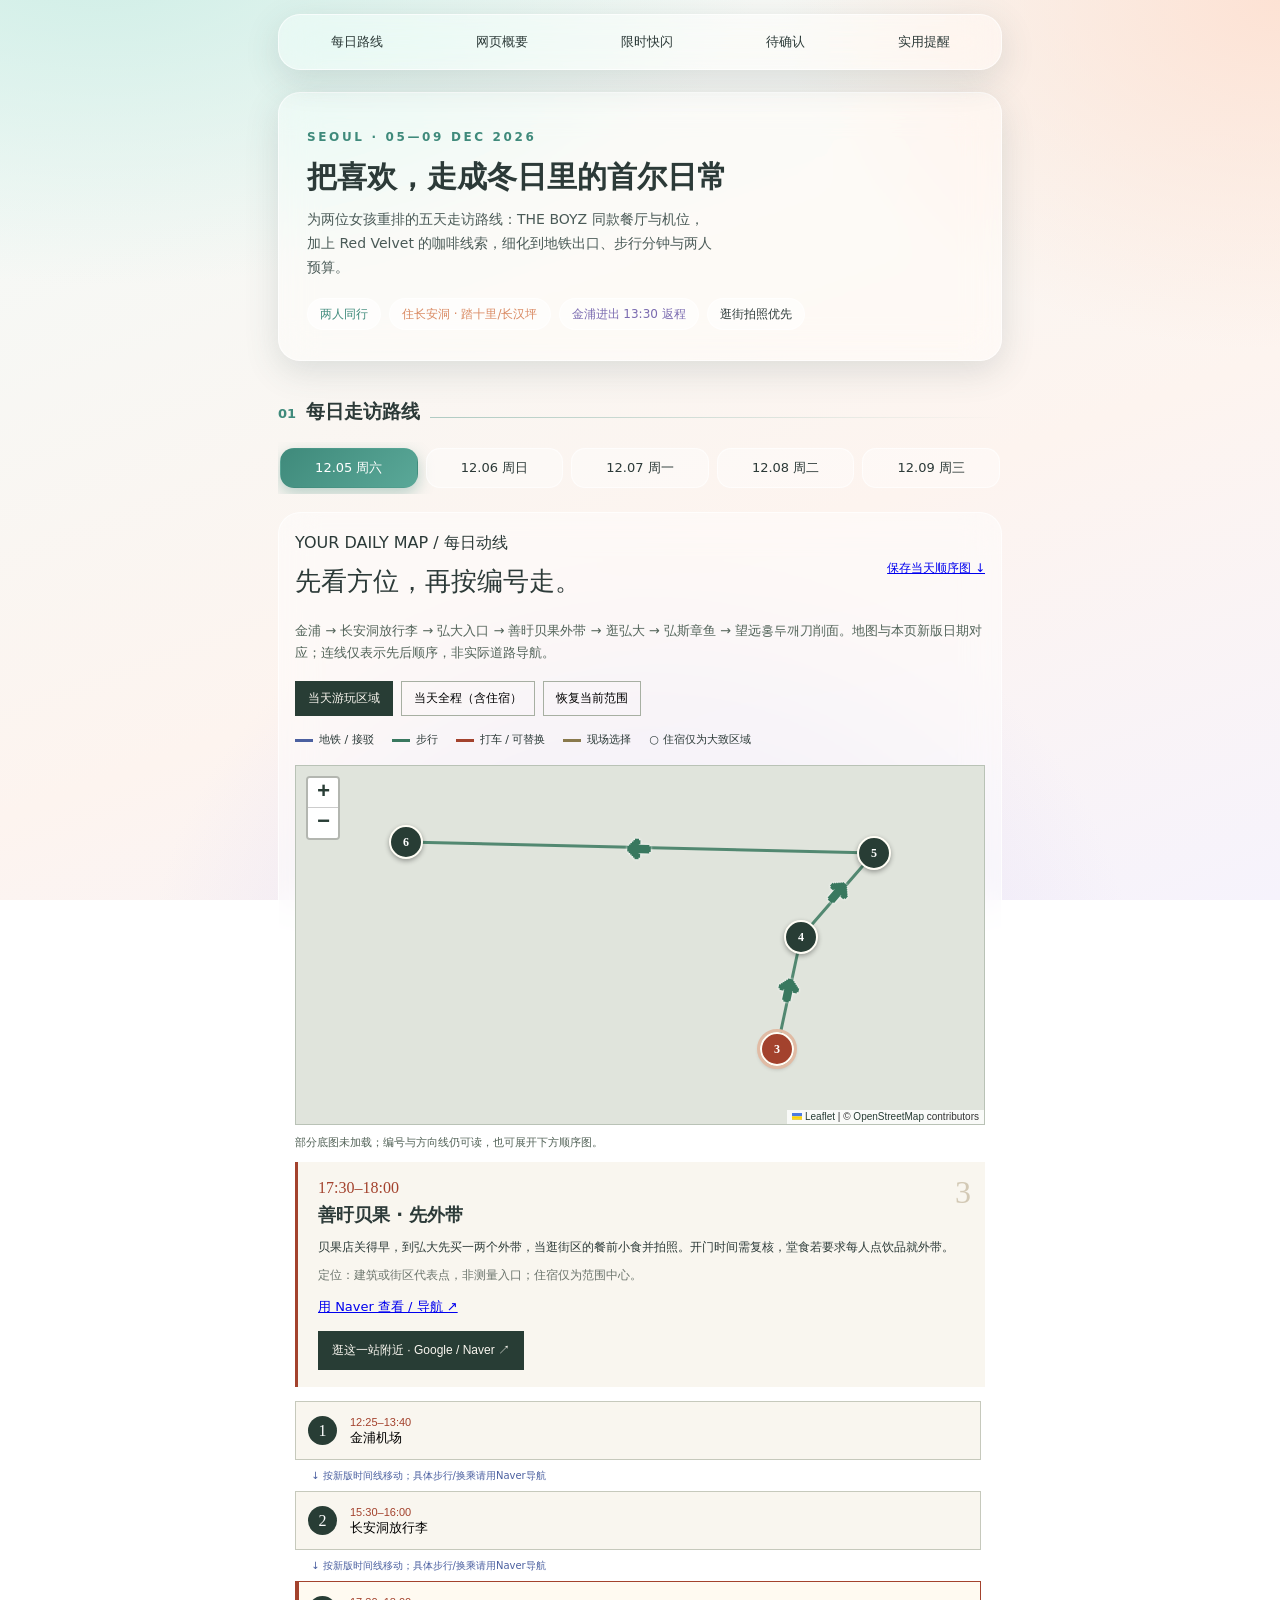
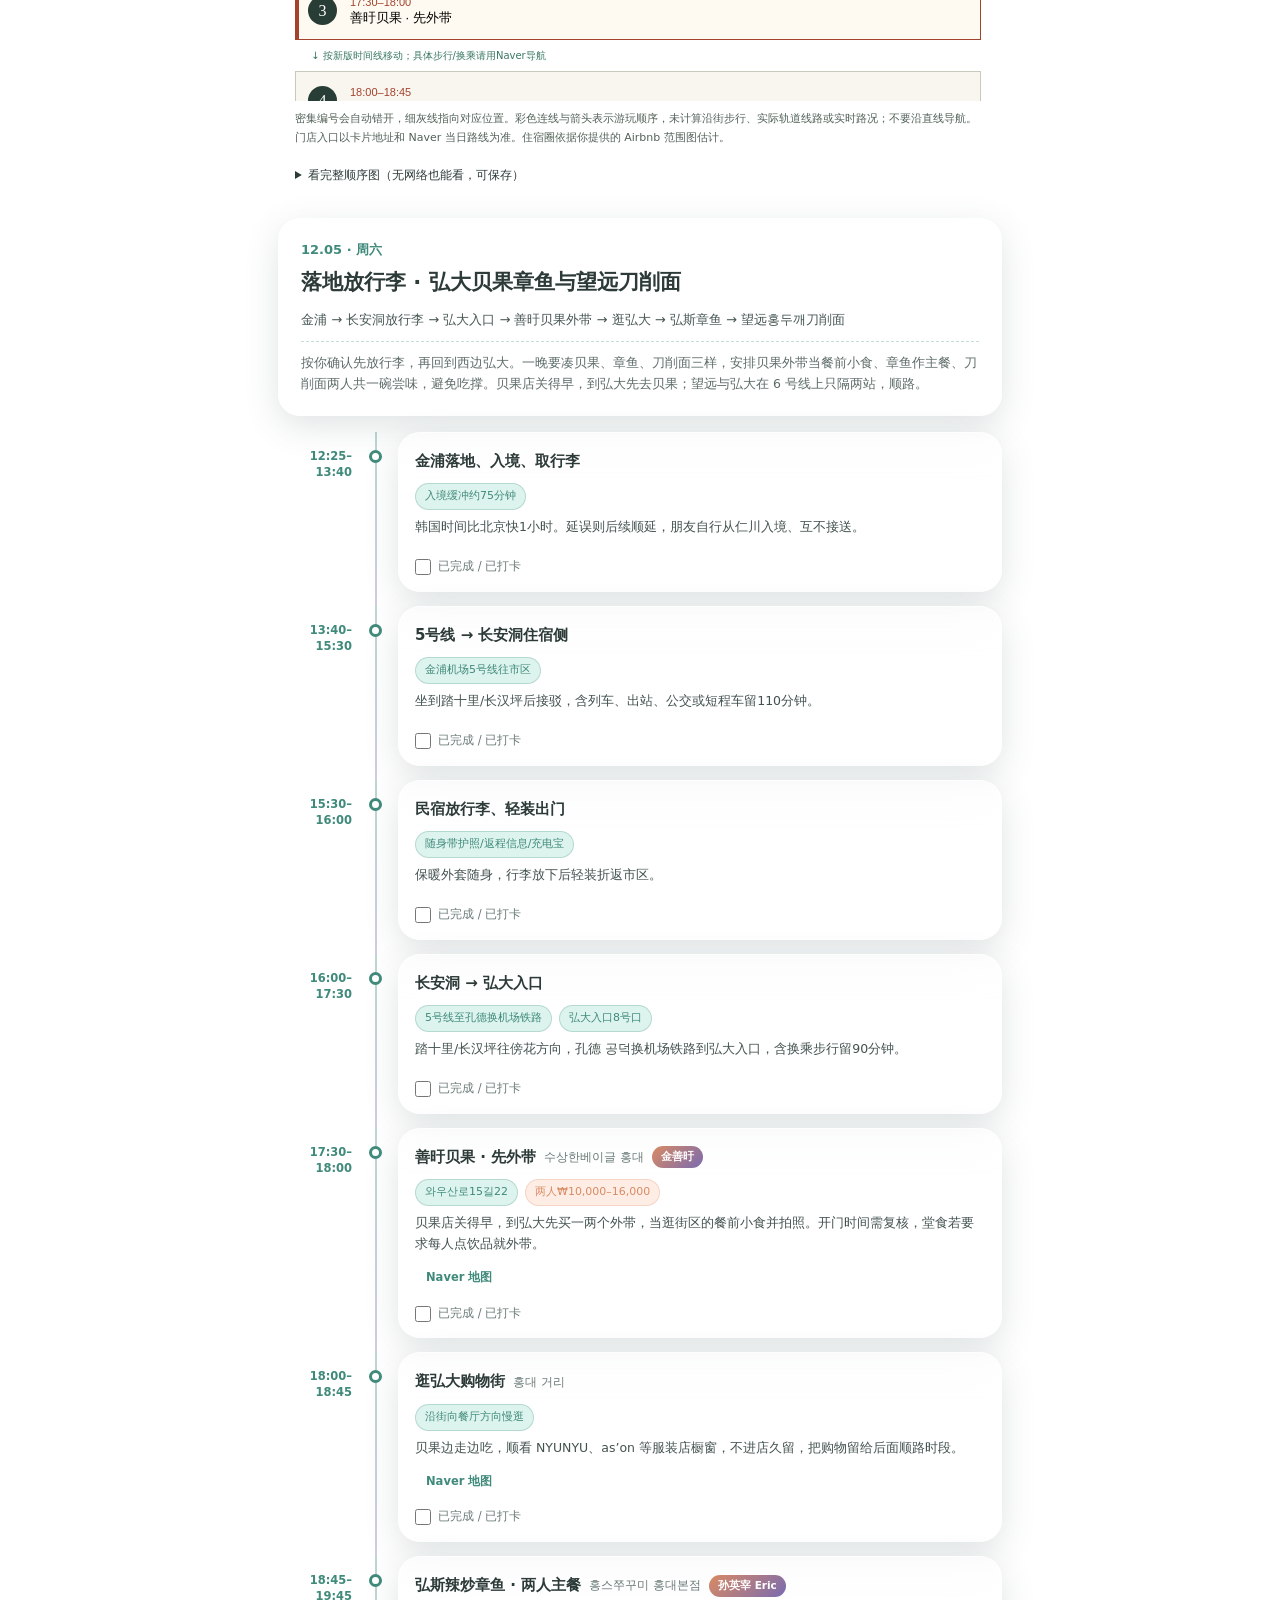
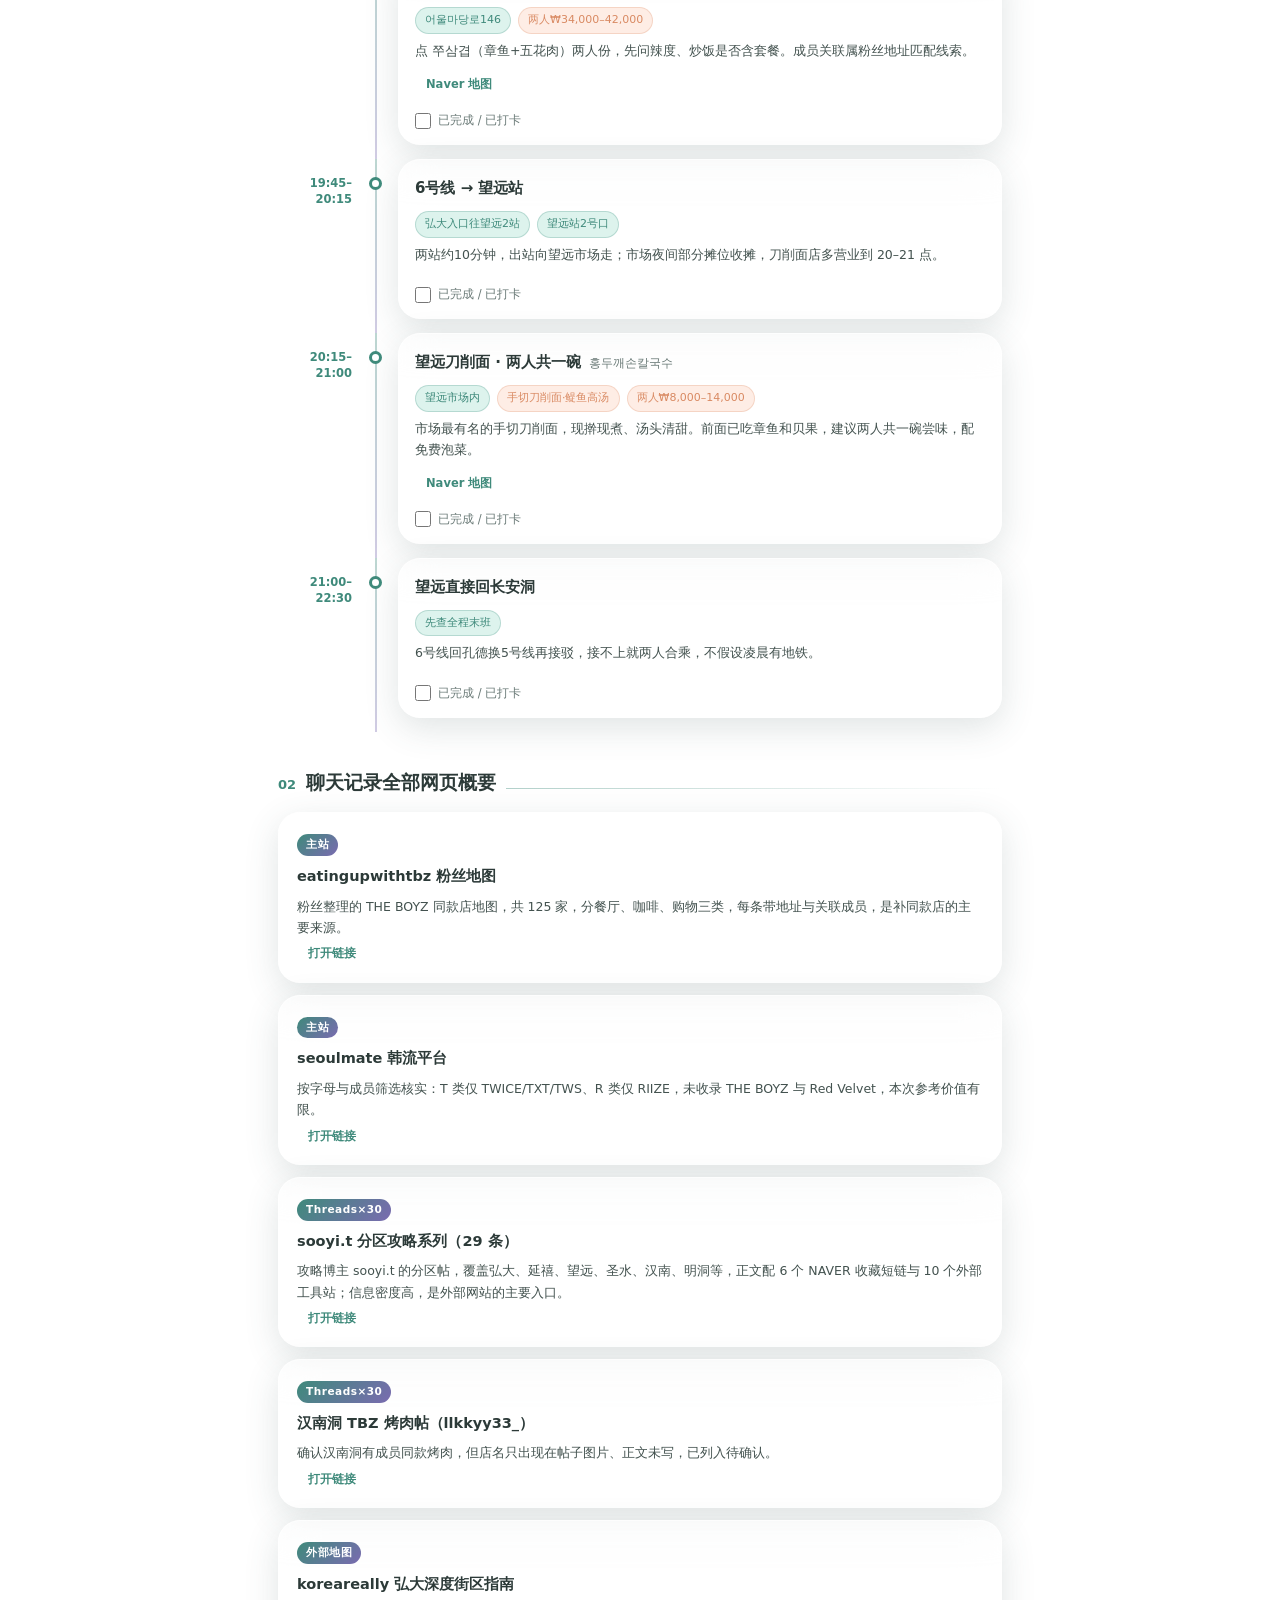
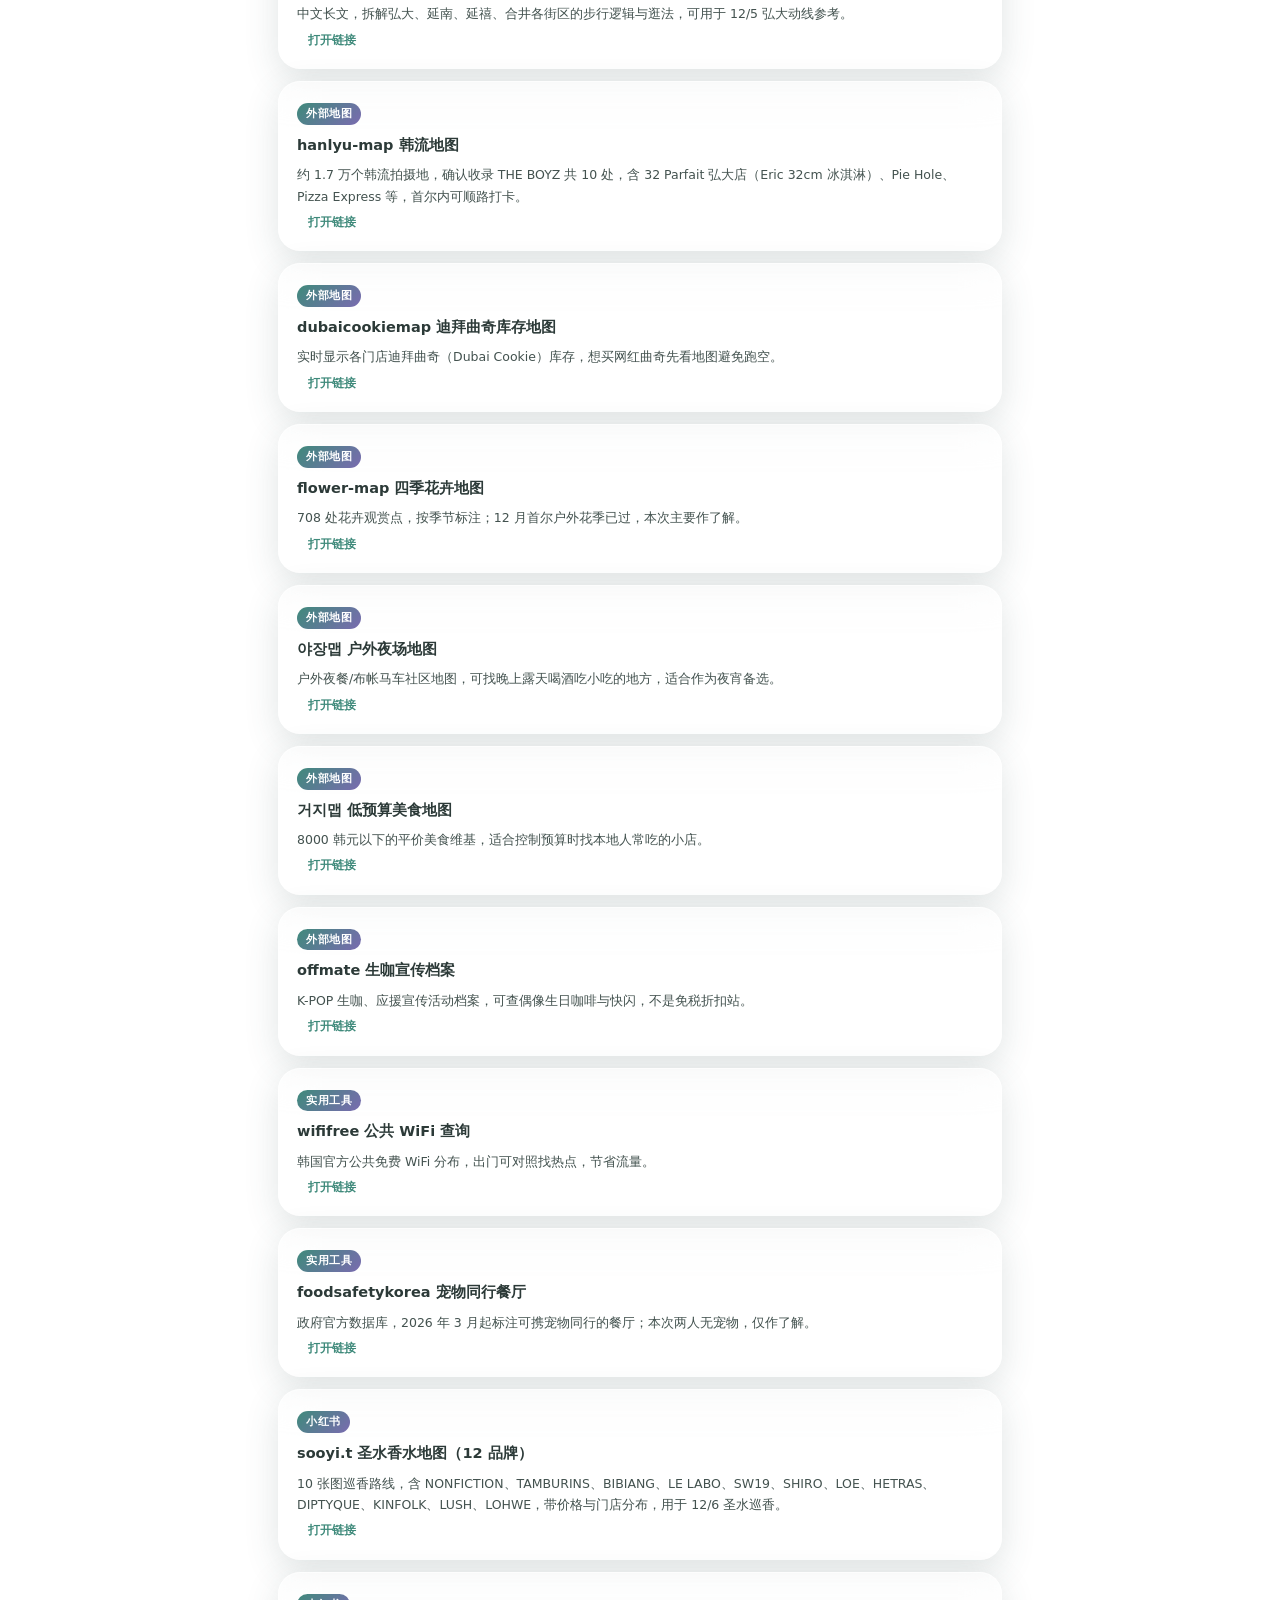
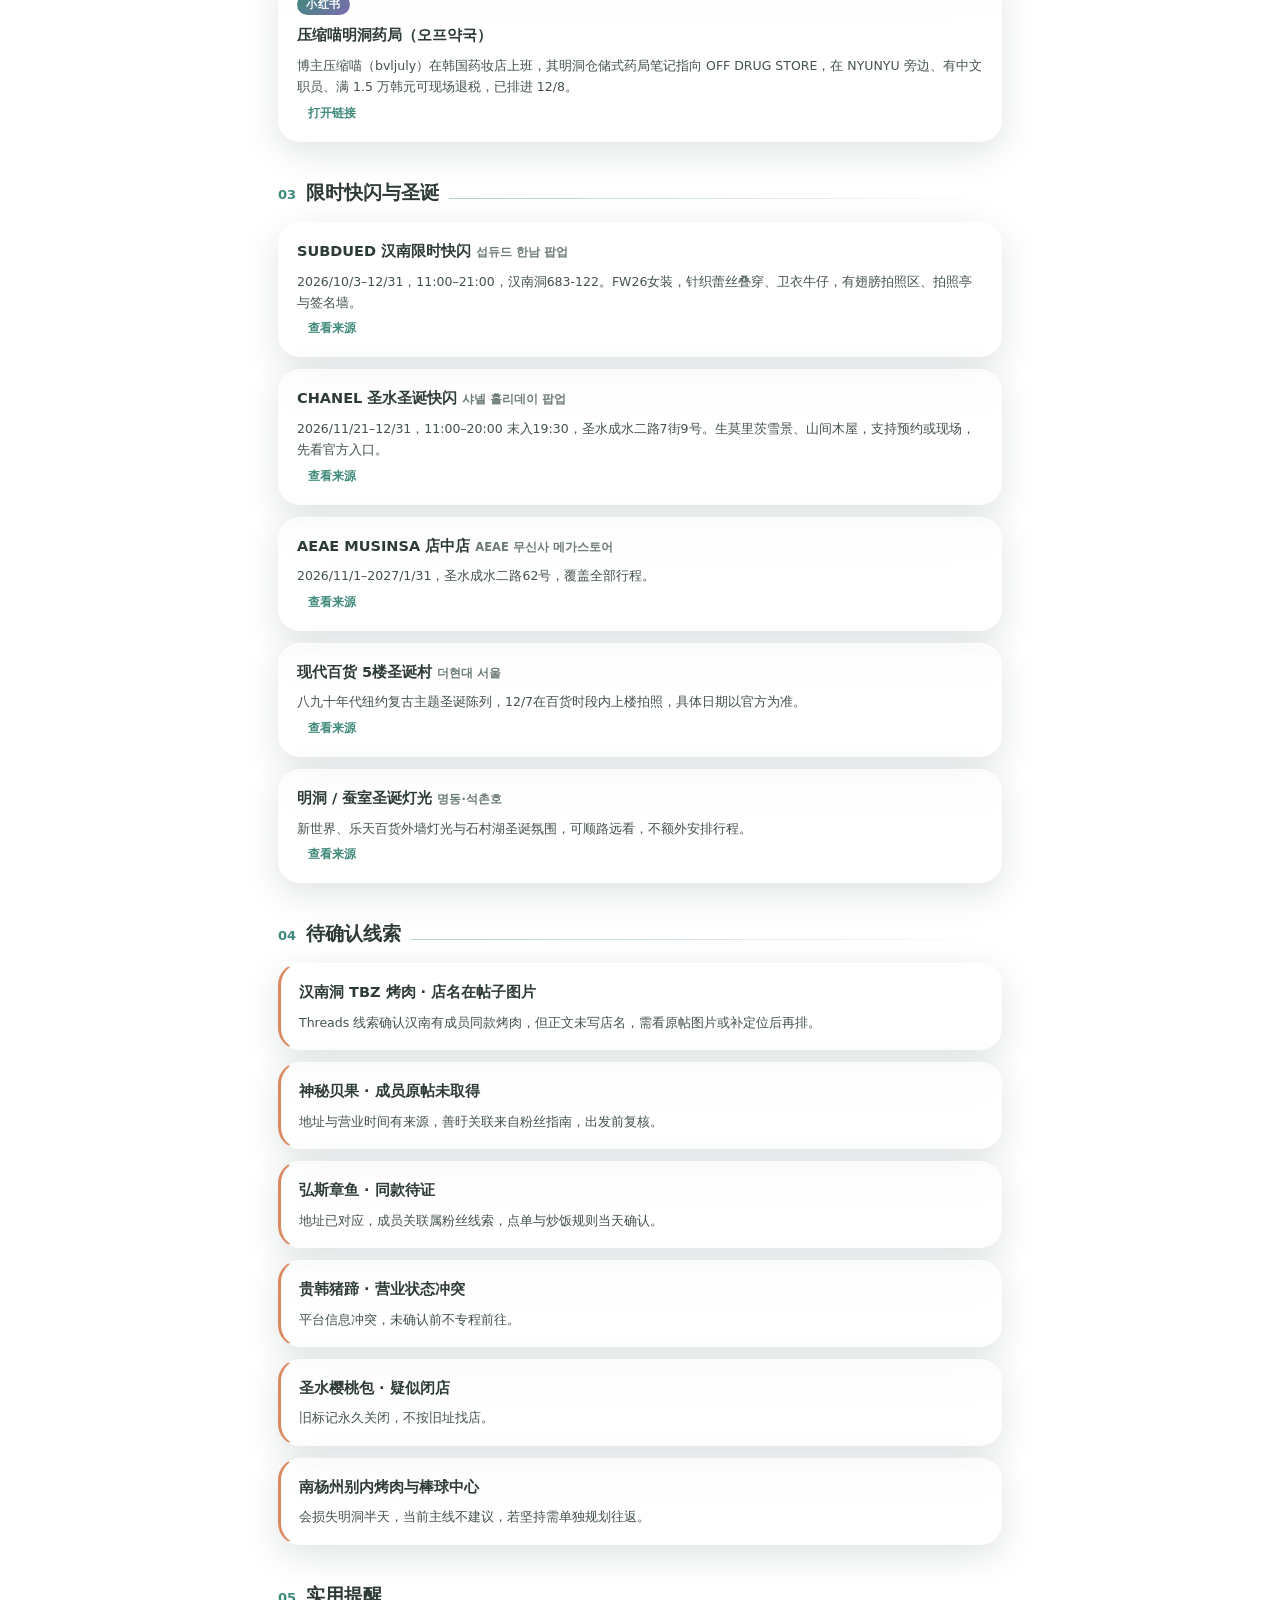
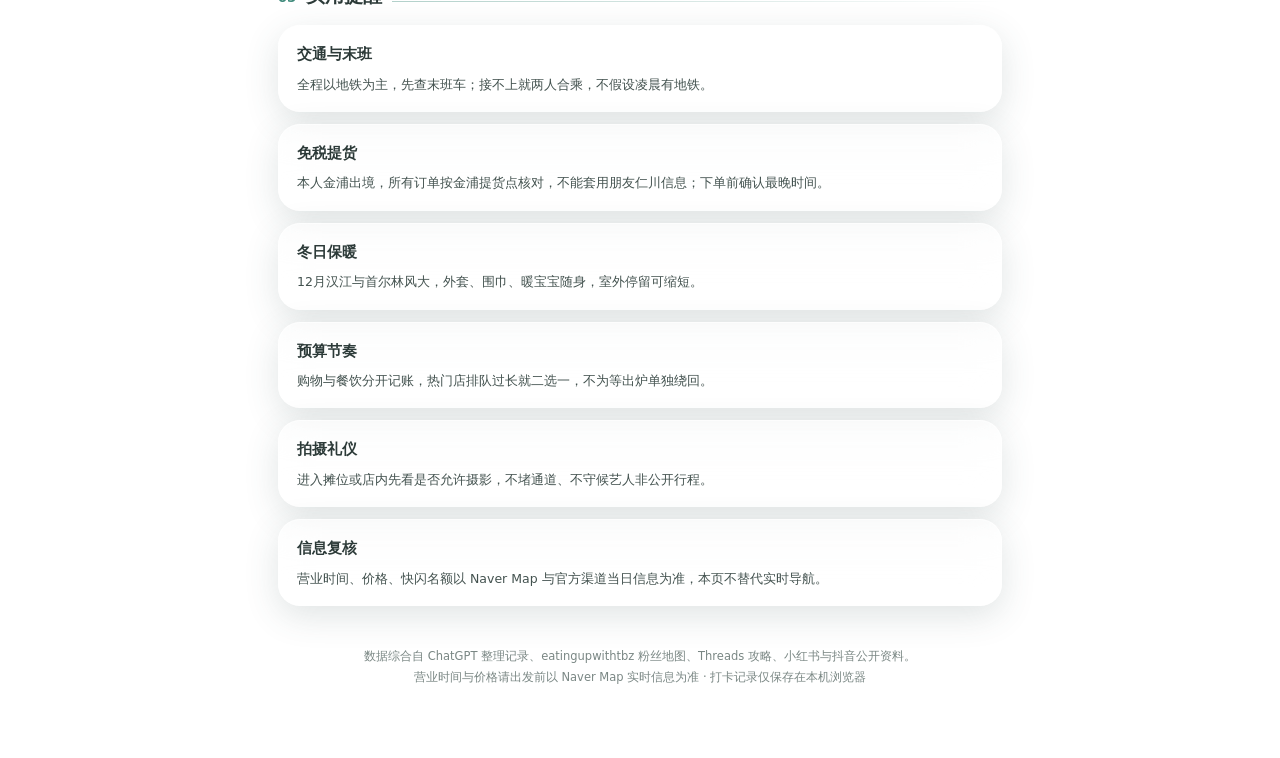
==== commit b4b8a8b7: "Keep new-route as the only itinerary and restore matching daily maps" ====
--- a/index.html
+++ b/index.html
@@ -1,4 +1 @@
-<!doctype html><html lang="zh-CN"><head><meta charset="utf-8"><meta name="viewport" content="width=device-width,initial-scale=1"><meta name="theme-color" content="#edf3ef"><title>Seoul, with you · 더비 × ReVeluv 首尔手帐</title><style>
-:root{--paper:#f4efe5;--ink:#283d35;--red:#a3422d;--line:#d5d2c5;--mute:#667169}*{box-sizing:border-box}html{scroll-behavior:smooth}body{margin:0;background:var(--paper);color:var(--ink);font:15px/1.8 'Microsoft YaHei','PingFang SC',sans-serif}a{color:inherit;text-underline-offset:4px}button,input,select{font:inherit}button,a,input,select{touch-action:manipulation}button{cursor:pointer;color:inherit}header{padding:19px 5vw;border-bottom:1px solid var(--line);display:flex;justify-content:space-between;align-items:center;font-size:12px;letter-spacing:2px}nav{display:flex;gap:24px}main{max-width:1260px;margin:auto;padding:0 5vw}.hero{padding:62px 0 40px;position:relative}.eyebrow{font-size:11px;letter-spacing:3px;color:var(--red)}h1{font:italic clamp(64px,10vw,132px)/.95 Georgia,serif;letter-spacing:-5px;margin:27px 0 22px;font-weight:normal}h1 em{color:var(--red)}h2{font:normal 30px/1.4 Georgia,'Microsoft YaHei',serif;margin:0 0 12px}h3{font-size:20px;line-height:1.5;margin:10px 0}.hero-bottom{display:flex;justify-content:space-between;gap:35px;align-items:end}.hero p{max-width:590px;color:var(--mute)}.stamp{border:1px solid var(--red);color:var(--red);transform:rotate(-7deg);padding:15px 25px;text-align:center;line-height:1.6;letter-spacing:3px}.stamp strong{font:36px Georgia}.strip{display:grid;grid-template-columns:repeat(4,1fr);border-top:1px solid var(--ink);border-bottom:1px solid var(--ink);margin:10px 0 38px}.strip div{padding:17px 8px;border-right:1px solid var(--line)}.strip small{display:block;color:var(--mute);font-size:11px}.notice{border-left:3px solid var(--red);padding:14px 20px;background:#eae5da;margin:20px 0;font-size:13px}.section{padding:35px 0;border-bottom:1px solid var(--line)}.section-head{display:flex;justify-content:space-between;gap:18px;align-items:start}.small{font-size:12px;color:var(--mute)}.tabs{position:sticky;top:0;background:var(--paper);z-index:4;display:flex;gap:8px;padding:14px 0;border-bottom:1px solid var(--line);overflow:auto}.tabs button,.filters button,.action{border:1px solid var(--line);background:transparent;border-radius:0;padding:9px 15px;white-space:nowrap;text-decoration:none}.tabs button[aria-selected=true],.filters button.active{background:var(--ink);color:var(--paper);border-color:var(--ink)}.day{display:none;padding:26px 0}.day.active{display:block}.dayintro{display:grid;grid-template-columns:1fr 1fr;gap:30px;padding-bottom:25px}.route{font:italic 26px/1.7 Georgia,'Microsoft YaHei',serif}.timeline{border-top:1px solid var(--line)}.stop{display:grid;grid-template-columns:90px 1fr;gap:14px;padding:22px 0;border-bottom:1px solid var(--line)}.time{font:19px Georgia;color:var(--red)}.stop p{margin:6px 0;color:var(--mute)}.stop a{font-size:12px;margin-right:15px}.tools{display:flex;gap:10px;flex-wrap:wrap;margin:24px 0}.tools input{flex:1;min-width:200px}.tools input,.tools select{padding:12px;background:transparent;border:1px solid var(--line);color:var(--ink)}.grid{display:grid;grid-template-columns:repeat(3,1fr);gap:16px}.card{border:1px solid var(--line);padding:22px;display:flex;flex-direction:column;background:#f9f6ef;min-width:0}.card.done{opacity:.65}.meta{font-size:10px;letter-spacing:1px;color:var(--red);display:flex;justify-content:space-between;gap:10px}.kr{font-size:12px;color:var(--mute);margin-bottom:14px}.addr{font-size:12px;border-top:1px dashed var(--line);padding-top:13px;overflow-wrap:anywhere}.card p{font-size:13px}.card .links{margin-top:auto;display:flex;gap:16px;padding-top:12px;font-size:12px}.card label{font-size:12px;margin-top:14px}.card details{font-size:12px;margin-top:12px}summary{cursor:pointer}details p{color:var(--mute)}.empty{padding:30px}.notes{display:grid;grid-template-columns:1fr 1fr;gap:30px}.notes p{color:var(--mute);font-size:13px}.check{font-size:12px;color:var(--red)}footer{padding:35px 5vw;font-size:11px;color:var(--mute);text-align:center}button:focus-visible,a:focus-visible,input:focus-visible,select:focus-visible{outline:3px solid var(--red);outline-offset:3px}@media(max-width:760px){header{font-size:10px}nav{gap:12px}.hero{padding-top:40px}h1{letter-spacing:-3px}.hero-bottom{align-items:start}.stamp{padding:10px;font-size:10px}.stamp strong{font-size:25px}.strip{grid-template-columns:1fr 1fr}.strip div{border-bottom:1px solid var(--line)}.grid{grid-template-columns:1fr}.dayintro,.notes{grid-template-columns:1fr;gap:8px}.stop{grid-template-columns:65px 1fr}.section-head{display:block}.hero p{font-size:13px}.tools select{max-width:100%}}@media print{.tabs,.tools,.card label,nav,.action{display:none}.day{display:block!important}.grid{grid-template-columns:1fr 1fr}.card,.stop{break-inside:avoid}body{background:white;font-size:11px}.hero{padding:20px 0}h1{font-size:65px}.stamp{display:none}}
-.fact{border-top:1px dashed var(--line);padding:10px 0 0;margin-top:10px;font-size:12px}.fact b{color:var(--red)}.fact p{margin:3px 0}.budgettable{border-collapse:collapse;width:100%;font-size:13px}.budgettable td,.budgettable th{text-align:left;padding:12px 8px;border-bottom:1px solid var(--line)}.tablewrap{overflow:auto}.stop .time{overflow-wrap:anywhere;font-size:16px}.links{flex-wrap:wrap}@media(max-width:760px){.stop{grid-template-columns:82px 1fr}.time{font-size:15px}.budgettable{min-width:470px}}
-</style><link rel="stylesheet" href="vendor/leaflet.css?v=20261116-maps1"><link rel="stylesheet" href="route-map.css?v=20261116-maps1"><link rel="stylesheet" href="nearby.css?v=20261116-nearby1"><link rel="stylesheet" href="glass.css?v=20261116-glass1"><link rel="stylesheet" href="explore.css?v=20261116-explore1"></head><body><header><span>더비 TRAVEL JOURNAL / SEOUL</span><nav><a href="#journey">每日路线</a><a href="#popups">限时快闪</a><a href="#places">打卡清单</a><a href="#practical">出发备忘</a></nav></header><main><section class="hero"><div class="eyebrow">05 — 09 DECEMBER 2026 · TWO OF US</div><h1>Seoul, with <em>you.</em></h1><div class="hero-bottom"><div><h2>把喜欢，走成一段首尔日常。</h2><p>为더비 与 ReVeluv 准备的冬日手帐。逛街、拍照、喝咖啡，再把 THE BOYZ 与 Red Velvet 的美食线索，一站一站收进口袋。</p><p class="small">李贤在 · 金善旴 · 金泳勋 · 李柱延 · 孙英宰<br>同行朋友：Red Velvet全员 · 咖啡店优先<br>逛街拍照优先 / 三大商圈各留半天 / 汉江、传统市场与夜宵</p></div><div class="stamp">SEOUL<br><strong>12.05<br>12.09</strong><br>WITH THE B</div></div></section><section id="journey" class="section"><div class="section-head"><div><div class="eyebrow">01 / THE ITINERARY</div><h2>五天，按时间走进喜欢。</h2></div><span class="small">分时行程与地图同步 · 明洞6小时 / 圣水约7小时 / 弘大约4.5小时含餐饮 · 时间为计划值</span></div><div class="tabs" role="tablist" aria-label="选择旅行日期" id="tabs"></div><div id="days"></div></section><section class="section" id="popups"><div class="eyebrow">LIMITED TIME / 旅行日期内的快闪</div><h2>留一点时间，遇见限时的首尔。</h2><p>查核于2026年11月16日，按12/7汉南、12/8圣水筛选。以下时段为可选；预约未成功或排队过长，就按原方向继续逛。赠品、入场规则与临时停业需出发前复核。</p><div class="tablewrap"><table class="budgettable"><thead><tr><th>活动与日期</th><th>地址 / 开放时间</th><th>怎么加入当天环线</th></tr></thead><tbody><tr><td><a href="https://www.musinsa.com/content/1555514743777354996" target="_blank" rel="noopener">SUBDUED 汉南快闪 ↗</a><br>活动页10/3–12/31</td><td>서울 용산구 한남동 683-122<br>11:00–21:00</td><td>12/7汉南两小时内替换一家店。Mardi后向西北接快闪，再乘车到HYBE；不能在汉南两小时之外额外叠加。针织、牛仔、蕾丝叠穿与翅膀拍照区。</td></tr><tr><td><a href="https://www.marieclairekorea.com/beauty/2026/11/chanel-beauty-6/" target="_blank" rel="noopener">CHANEL 圣水圣诞快闪 ↗</a><br>报道11/21–12/31</td><td>서울 성동구 성수이로7가길 9<br>11:00–20:00，末入19:30</td><td>12/8 14:30–15:15（含移动）。大林仓库只看外观，快闪后向南去AEAE；雪景木屋主题，预约或现场访问。需到品牌官方渠道核对预约。</td></tr></tbody></table></div><p class="small">两处均保留在地点清单；汉南快闪仅在该区时段内替换，可点“逛附近”继续找店。快闪购物不算餐饮，想省钱就以试衣、试香与拍照为主。</p><details><summary>另外找到的候选：信息不全，暂不加入导航</summary><p>Deepp运动鞋快闪：<a href="https://popupnow.plentyer.com/p/딥-deepp-팝업스토어/" target="_blank" rel="noopener">聚合页</a>列12/5起，但没有完整门牌、结束日期与每日时间，12/8能否去仍待确认。ONGREDIENTS草莓屋：<a href="https://www.koreapopup.com/popup/1437-ongredients-strawberry-house" target="_blank" rel="noopener">KoreaPopup</a>列11/13–次年2/10、延武场街65号，另一聚合页地址不同，先核对品牌公告。UGG搜索结果出现北村报道与圣水标签冲突，因此没放进圣水路线。</p></details></section><section class="section" id="new-threads"><div class="eyebrow">NEW CLUES / 11.17 新增线索</div><h2>十条帖子，拆成顺路的选择。</h2><p>已通过浏览器读取10条公开正文；图片中的路线图、轮播店名尚未完成核对。保留明洞→弘大→圣水的顺序，下面作为替换候选，不自动把一整条街塞进原行程。</p><div class="notes"><div><h3>12/7：延南、延禧怎么选</h3><p>当前先延禧三明治→望远市场→弘大，已接近满额。想深入延南，可用延南咖啡/香氛街替换延禧早餐支线；不要逛完延禧、望远后再折返延南。深逛延禧则只留三明治旁一两家，压缩试衣或取消新村。</p><p>咖啡候选：<b>커피냅로스터스 연남동</b>，서울 마포구 성미산로27길 70。<a href="https://www.diningcode.com/profile.php?rid=kUJFZasl3gO3" target="_blank" rel="noopener">地址资料 ↗</a> · <a href="https://map.naver.com/p/search/커피냅로스터스%20연남동%20성미산로27길%2070" target="_blank" rel="noopener">Naver查菜单/营业 ↗</a>。不同资料的时间需要复核，先不锁进分钟表；DEFAULT VALUE与文创店目前只保留店名线索。</p></div><div><h3>12/8：首尔林餐厅作替换</h3><p><b>할머니의 레시피</b>，서울 성동구 서울숲2길 44-12，是定食备选。<a href="https://www.sd.go.kr/tour/selectBbsNttView.do?bbsNo=552&amp;key=1903&amp;nttNo=329574&amp;pageIndex=1&amp;pageUnit=10" target="_blank" rel="noopener">成东区官方餐厅介绍 ↗</a> · <a href="https://map.naver.com/p/search/할머니의%20레시피%20서울숲2길%2044-12" target="_blank" rel="noopener">Naver查菜单/营业 ↗</a>。</p><p>它在当天前段的首尔林片区，若选这里午餐，需要缩短一段购物、替换水芹汤饭并重排午餐顺序；不能吃完再回首尔林。当前尚未核实12/8午休、菜单价与排队，所以不声称符合已核实预算。北圣水/建大若要加入，优先替换汉江，避免跨区折返。</p></div></div><details><summary>逐条查看这10条帖子的处理结果</summary><div class="tablewrap"><table class="budgettable"><thead><tr><th>原帖</th><th>提取与核实状态</th></tr></thead><tbody><tr><td><a href="https://www.threads.com/@rememberrying/post/DfyAMTQlZWo" target="_blank" rel="noopener">1. 首尔甜品合集 ↗</a></td><td>正文仅标题；图片店名未读到，暂不能提取餐厅。</td></tr><tr><td><a href="https://www.threads.com/@sooyi.t/post/DZHW6RJkvx9" target="_blank" rel="noopener">2. 深度游总介绍 ↗</a></td><td>与此前来源重复；没有新增具体店铺。</td></tr><tr><td><a href="https://www.threads.com/@sooyi.t/post/DZHcBSYkk6q" target="_blank" rel="noopener">3. 延南洞支路 ↗</a></td><td>弘大入口3号口接延南；香氛、小物、咖啡方向。作者列LOE、youssoful等作为地标，不代表逐店推荐。</td></tr><tr><td><a href="https://www.threads.com/@sooyi.t/post/DZIH8jkkqZl" target="_blank" rel="noopener">4. 弘大购物分区 ↗</a></td><td>AK PLAZA一侧、小店坡道、主街与潮牌横街可分开逛；新增object、GRANHAND、Ducky World、Fennec、Mmlg等线索，分店门牌尚待核。</td></tr><tr><td><a href="https://www.threads.com/@sooyi.t/post/DZIajL8klzJ" target="_blank" rel="noopener">5. 延禧洞街区 ↗</a></td><td>水果三明治已在行程；另外列DEFAULT VALUE咖啡、All Write文创、蛋挞与老式面包等。适合作为延禧早餐支线的替换，不全部追加。</td></tr><tr><td><a href="https://www.threads.com/@sooyi.t/post/DZJ2zuukpgx" target="_blank" rel="noopener">6. 圣水区域概览 ↗</a></td><td>首尔林→圣水主街的方向与现有安排一致；北圣水、建大是另一个扩展方向，会与汉江晚间时段竞争。SM办公楼不因帖子口吻视作可自由进入。</td></tr><tr><td><a href="https://www.threads.com/@sooyi.t/post/DZKy0M1kheI" target="_blank" rel="noopener">7. 望远市场逛吃 ↗</a></td><td>望远站2号口方向；鸡块、韩式炸糕、炸辣椒、糖饼、面包可挑两三样共享。保留90分钟，不为每一种小吃额外排餐。</td></tr><tr><td><a href="https://www.threads.com/@sooyi.t/post/DZRlAFrkv5f" target="_blank" rel="noopener">8. 地图工具合集 ↗</a></td><td>列出甜品、生咖、平价餐、夜市与韩流地图。此处仅记录帖中工具线索，未核实其全部内容与更新频率。</td></tr><tr><td><a href="https://www.threads.com/@sooyi.t/post/DZSrO71kj24" target="_blank" rel="noopener">9. Naver圣水收藏地图 ↗</a></td><td>已读公开正文和地图预览；尚未取得完整收藏列表。原帖可打开，不将截断的短链当作完整导航。</td></tr><tr><td><a href="https://www.threads.com/@sooyi.t/post/DZSrI2QEkDR" target="_blank" rel="noopener">10. 首尔林街区与餐厅 ↗</a></td><td>首尔林站5号口、街区拍照与定食/盖饭线索。未命名的RIIZE咖啡、SVT蜜瓜包不能据此确认店名或成员机位。</td></tr></tbody></table></div></details><p class="small">生咖需再按实际生日应援日期核实。帖中个人评价不等于Naver评分；未命名的同款店、图片店名和未核实价格不加入已确认路线。</p><div class="notice"><b>11/17 图片复核补充</b><p>19条分享正文已读；实际查看提取到的55张图片，含引用与重复。KMXXqLDDr、QITeB2y7w、GUkfs3ss7本轮未提取到图片，不计作完整读图。收藏图截图里的店可能已迁址或闭店，不能直接当成当前营业证明。</p><p><a href="https://www.threads.com/share/HrBfA-Zll">新沙／狎鸥亭5张路线图</a>：区域很大，暂作备选，不塞入汉南两小时。<a href="https://www.threads.com/share/EMB9YKweT">汉南3张图</a>：按坡上到坡下精选，保留Mardi；全部小店不能两小时内保证逛完。<a href="https://www.threads.com/share/Igb1iQbaR">圣水香氛2张图</a>：Diptyque、Tamburins、Nonfiction、Le Labo等可按前进方向选，不要求每家消费。<a href="https://www.threads.com/share/Gb1LENe4r">圣水与首尔林4张图</a>：主街、南侧阁楼、首尔林需分段看，SM保留楼外打卡。</p><p><a href="https://www.threads.com/share/DvHbTiTye">延禧3张图</a>与<a href="https://www.threads.com/share/GzC4MdI4P">望远3张图</a>包含旧帖引用：保留水果三明治与市场90分钟，小店不全部叠加。<a href="https://www.threads.com/share/IeEklM5eP">西区收藏3张图</a>本身已提示部分地点信息变化。<a href="https://www.threads.com/share/BnrHgHZ_Lj">江南分区图</a>仅作备选方向参考。</p><p>同行朋友喜欢Red Velvet全员、咖啡店优先：已选12/6 Angle340。<a href="https://v.daum.net/v/20250924181959650">关联报道</a>引用瑟琪个人频道；同款座位未核实。Gestalt Coffee有平台标闭店，暂不导航去；KWANGYA官方店仅留候选，未追加固定时段。</p></div></section><section id="places" class="section"><div class="section-head"><div><div class="eyebrow">02 / LITTLE PLACES, BIG MEMORIES</div><h2>你的首尔口袋清单</h2></div><div><span id="progress" class="check"></span><br><button class="action" id="print">打印 / 存成 PDF</button></div></div><p class="small">地址来源与同款证据分开标注。重点店另列地铁出口、步行、两人点单与预算。每日新增可缩放地图与可保存的离线顺序图。地理底图来自OpenStreetMap，部分点位为建筑/街区代表点，已逐站标注；连线不是实际道路导航。地图按钮为韩文店名＋地址搜索，请核对分店；待定位项目不提供猜测导航。打卡记录只保存在当前浏览器。</p><div class="tools"><input id="q" aria-label="搜索地点" placeholder="搜店名、区域、成员或想吃的…"><select id="area" aria-label="按区域筛选"><option value="">所有区域</option></select><select id="kind" aria-label="筛选核实状态"><option value="">所有核实状态</option><option value="pending">只看待确认</option><option value="done">已打卡</option><option value="todo">未打卡</option></select></div><p class="small" id="count" aria-live="polite"></p><div id="cards" class="grid"></div></section><section class="section" id="budget"><div class="eyebrow">FOOD / TWO OF US</div><h2>每餐有上限，咖啡也算进去。</h2><p>人民币每人每餐20–150元是上限范围，主餐优先40–100元。暂用₩1,000≈¥5作规划系数，不是实时汇率。下表为每天所有餐饮合计，非每顿预算；购物、香水、酒精与交通另计。</p><div class="tablewrap"><table class="budgettable"><tr><th>日期</th><th>餐饮重点</th><th>每人/天估算</th><th>两人/天估算</th></tr><tr><td>12/5</td><td>章鱼＋少量饮料；机场午餐另核</td><td>¥120–180</td><td>¥240–360</td></tr><tr><td>12/6</td><td>共享三明治、市场午餐、Angle340；贝果与便利店控量</td><td>¥160–240</td><td>¥320–480</td></tr><tr><td>12/7</td><td>早餐＋汉南简餐＋明洞简餐</td><td>¥110–170</td><td>¥220–340</td></tr><tr><td>12/8</td><td>水芹汤饭＋阁楼＋少量甜品，蚕室只轻食</td><td>¥170–240</td><td>¥340–480</td></tr><tr><td>12/9</td><td>便利店早餐／机场简餐</td><td>¥20–50</td><td>¥40–100</td></tr><tr><th>全程</th><th>按取舍浮动</th><th>¥580–880</th><th>¥1,160–1,760</th></tr></table></div><p class="small">这是规划估算，不是逐店现价核算。每餐¥150不是目标消费。两人共享蛋糕、三明治和炸鸡；如果加外卖，替换其他夜食。堂食每人一饮规则、最低点单份数与免税购买预算须分别核对。</p></section><section class="section" id="protected"><div class="eyebrow">TIME WE KEEP</div><h2>把时间留给已经选好的喜欢。</h2><div class="tablewrap"><table class="budgettable"><tr><th>日期</th><th>保护时段</th><th>实际包含</th></tr><tr><td>12/5</td><td>弘大17:30–22:00</td><td>约4.5小时，含章鱼晚餐；较晚到达时必须精选品牌</td></tr><tr><td>12/6</td><td>望远11:45–13:15；现代14:15–17:00</td><td>市场90分钟，现代百货2小时45分；汉江17:20–18:00；Angle340 19:00–19:50</td></tr><tr><td>12/7</td><td>新罗09:30–11:00；汉南11:30–13:30；明洞15:00–21:00</td><td>新罗90分钟、汉南约2小时含午餐、HYBE25分钟；明洞6小时含两家免税与晚餐</td></tr><tr><td>12/8</td><td>SM10:15–10:40；圣水11:00–18:15</td><td>SM25分钟，圣水约7小时含餐饮；蚕室19:00–21:40含免税顺看、购物、轻食</td></tr></table></div><p class="small">以上都是规划时段，不是实时路况或预约保证。两人已确认的取舍优先于帖子推荐；排队时先删机动，不靠压缩机场缓冲补时间。</p></section><div class="strip"><div><small>BASE CAMP</small>长安洞 · 公交接地铁</div><div><small>YOUR FLIGHT</small>金浦 · 12:25 到 / 13:30 返</div><div><small>YOUR FRIEND</small>仁川 · 各自前往住宿</div><div><small>THE PACE</small>3 个整天 + 抵达夜</div></div><div class="notice"><b>住宿定位提醒</b>　东大门区长安洞 ≠ DDP东大门商圈。下面交通为区域估算，暂按民宿公交接长汉坪/踏十里站，通常每程另留20–30分钟接驳与候车；新截图显示住宿在长安洞北侧、首尔市立大学东南侧一带；地图用650米示意圈标注，并非精确门牌。仍以踏十里/长汉坪接驳方案预留时间，家门口公交号与出口待确认。全页采用韩国当地时间（比中国快1小时），航班时间暂按机票当地时间。</div><div class="notice"><b>商圈顺序已调整：明洞 → 弘大 → 圣水</b>　12/5抵达后广藏→DDP→东大门；12/6狎鸥亭→汉南快闪→HYBE→明洞；12/7延禧→望远→上水→弘大→新村；12/8圣水从西北向东南，CHANEL快闪后接汉江。每个商圈保留至少半天。部分入口和过街仍会有短距离折返，动线连线不等于逐米人行导航。</div><div class="notice"><b>临时想逛附近？</b>　点每日地图的编号，再点“逛这一站附近”；也可以从下方地点卡片进入。弹窗内可切换咖啡、甜品、衣服、美食与便利店，在 Google 地图上看周边店铺，也可打开 Naver 搜索。先看方位再决定是否顺路加入；营业、评价与价格请在平台店铺页确认。Google 地图需网络访问，如未载入可用完整地图链接。</div><section class="section"><div class="eyebrow">03 / THE TRADE-OFFS</div><h2>想多打卡，也要给喜欢留时间。</h2><div class="notes"><div><h3>南杨州原店支线</h3><p>截图的锅盖烤肉与棒球中心都在南杨州别内。这是独立远郊备选，暂未选择日期；需要替换现有半天至一天，并先确认棒球中心可预约。跨区交通暂留单程60–100分钟，具体取决于民宿公交。</p><p>不能与已确认的新罗、汉南、明洞时长同时叠加。当前主线优先满足三大商圈各半天，所以南杨州仅作取舍备选，不额外塞入。首尔同品牌烤肉店可吃同类菜单，但不能标为成员到访原店。</p></div><div><h3>截图清单的覆盖方式</h3><p>当前已确认主线：善旴贝果、圣水阁楼、水芹汤饭、SM、HYBE、望远90分钟、汝矣岛汉江与便利店、Angle340。凤雏、广藏/DDP、东大门NYUNYU、新村牛肠、COEX/新沙/狎鸥亭、永登浦/鹭梁津保留清单待选，不等于已经安排或擅自剔除。炸鸡改成回民宿外卖/外带的替换餐。弘大章鱼5日晚已固定，新村牛肠留作待选替换，不再额外叠加；第三种炸鸡用外带或外卖补充，不专程跑店。</p><p>望远刀切面、建大脊骨汤目前为候选。芝士烤排骨、秋水排骨、建大烤牛肠缺原店名；压缩喵未找到可靠定位；樱桃包旧店疑似关闭。都保留在清单，暂不伪装成已核实必去点。</p></div></div></section><section id="practical" class="section"><div class="eyebrow">04 / BEFORE WE GO</div><h2>一些让旅程轻一点的小事。</h2><div class="notes"><div><h3>机场与交通</h3><p>5日金浦12:25抵达；9日金浦13:30返程，按国际航班预留10:30前到机场。朋友走仁川，各自去机场和住宿；不为相互接机绕行。</p><p>长安洞住宿以踏十里/长汉坪5号线为锚点，每程留20–30分钟接驳。实际列车班次、公交号与出站步行要在当天Naver重新查询；页面给的是路线方案与缓冲时间。</p><p>5日先放行李再去弘大；6日延禧、望远、现代百货、汝矣岛汉江后到Angle340；7日新罗、汉南、HYBE、明洞；8日SM、首尔林、圣水后到蚕室。跨区合乘为额外交通消费，预算与餐饮分开。</p><p><a href="https://www.airport.co.kr/gimpoeng/" target="_blank" rel="noopener">金浦机场官方信息 ↗</a></p></div><div><h3>衣服、天气与拍照</h3><p>穿搭用可脱的层次：保暖内搭＋针织/卫衣＋防风保暖外套，带围巾、手套和厚袜，穿防滑好走的鞋。室内暖气较足，外套要方便穿脱。首尔林当天尤其需要防风；试衣日用方便脱穿的内搭。</p><p>12月逐日温度与雨雪尚不能可靠确认；出发前看官方天气，雨雪时取消首尔林长走、延禧洞徒步和过多楼外拍照。每日时刻不是实时列车表，店铺临时营业调整以官方当天公告为准。</p><p>本轮19条Threads已读正文；查看提取到的55张图片（含引用、重复），3条未提取到图，不能宣称完整读图。未访问私人收藏夹或取得成员Instagram原图。自由拍照建议不标成认证同款机位。</p><p><a href="https://english.seoul.go.kr/seoul-views/meaning-of-seoul/3-climate/" target="_blank" rel="noopener">首尔官方气候 ↗</a> · <a href="https://english.visitseoul.net/weather" target="_blank" rel="noopener">官方天气 ↗</a></p></div></div></section><section class="section"><div class="eyebrow">05 / RESEARCH NOTES</div><h2>来源与待补线索</h2><p class="small">行程与预算更新：2026年11月17日；各来源各有自己的核查日期。官方旅游资料、餐厅平台、公开游记与粉丝整理混合使用，每个地点附对应来源。营业时间为页面所载线索，并非12月实际开门承诺。</p><p><a href="https://eatingupwithtbz.netlify.app/" target="_blank" rel="noopener">THE BOYZ粉丝餐厅指南 ↗</a>　<a href="https://seoulmate.cn/#/kpop" target="_blank" rel="noopener">Seoulmate（本次未能读取）↗</a></p><p class="small">尚未定位：压缩喵Threads原帖、排骨与建大牛肠原店；未确认的品牌分店不编造门牌。Naver直接访问受限，当前评分未核实，不把评论数量写成星级。截图为用户提供的线索，截图中的推荐口吻不是本页的核实结论。</p><details><summary>早期 Threads 线索（本轮尚未读到正文）</summary><p><a href="https://www.threads.com/share/IskRtKbgy">分享1</a> · <a href="https://www.threads.com/share/IKEUEwCKc">分享2</a> · <a href="https://www.threads.com/share/DL3vR9W2b">分享3</a></p></details><details><summary>本轮已读的8条 Threads · 点击查看原文</summary><p><a href="https://www.threads.com/@sooyi.t/post/DZHW6RJkvx9">深度游讨论</a> · <a href="https://www.threads.com/@sooyi.t/post/DfMVi0ZoOtP">OLIVE YOUNG个人体验</a> · <a href="https://www.threads.com/@sooyi.t/post/DfHrfg_Eqj_">商圈组合路线</a> · <a href="https://www.threads.com/@sooyi.t/post/DfGn--WoMC6">Naver地图收藏合集</a> · <a href="https://www.threads.com/@sooyi.t/post/De6lwDVEmwG">水果奶油三明治原帖</a> · <a href="https://www.threads.com/@sooyi.t/post/DdVXMouoHoh">米其林检索建议</a> · <a href="https://www.threads.com/@sooyi.t/post/Dc7xFwQIF7_">圣水转引合集</a> · <a href="https://www.threads.com/@sooyi.t/post/DZRNA2rkgWx">纛岛5号口圣水购物路线</a></p></details></section></main><footer>SEOUL, WITH YOU. / A SMALL WINTER JOURNAL FOR 더비<br>2026.11.17 已确认取舍版 · 더비 × ReVeluv · 每日动线地图</footer><script src="vendor/leaflet.js?v=20261116-maps1"></script><script src="app.js?v=20261117-confirmed1"></script><script src="route-data.js?v=20261117-confirmed1"></script><script src="route-map.js?v=20261116-explore1"></script><script src="nearby.js?v=20261116-nearby1"></script><script src="explore.js?v=20261117-confirmed1"></script></body></html>
+<!doctype html><html lang="zh-CN"><meta charset="utf-8"><meta name="viewport" content="width=device-width,initial-scale=1"><meta http-equiv="refresh" content="0;url=new-route.html"><title>首尔行程</title><a href="new-route.html">打开首尔新版行程与地图</a></html>
